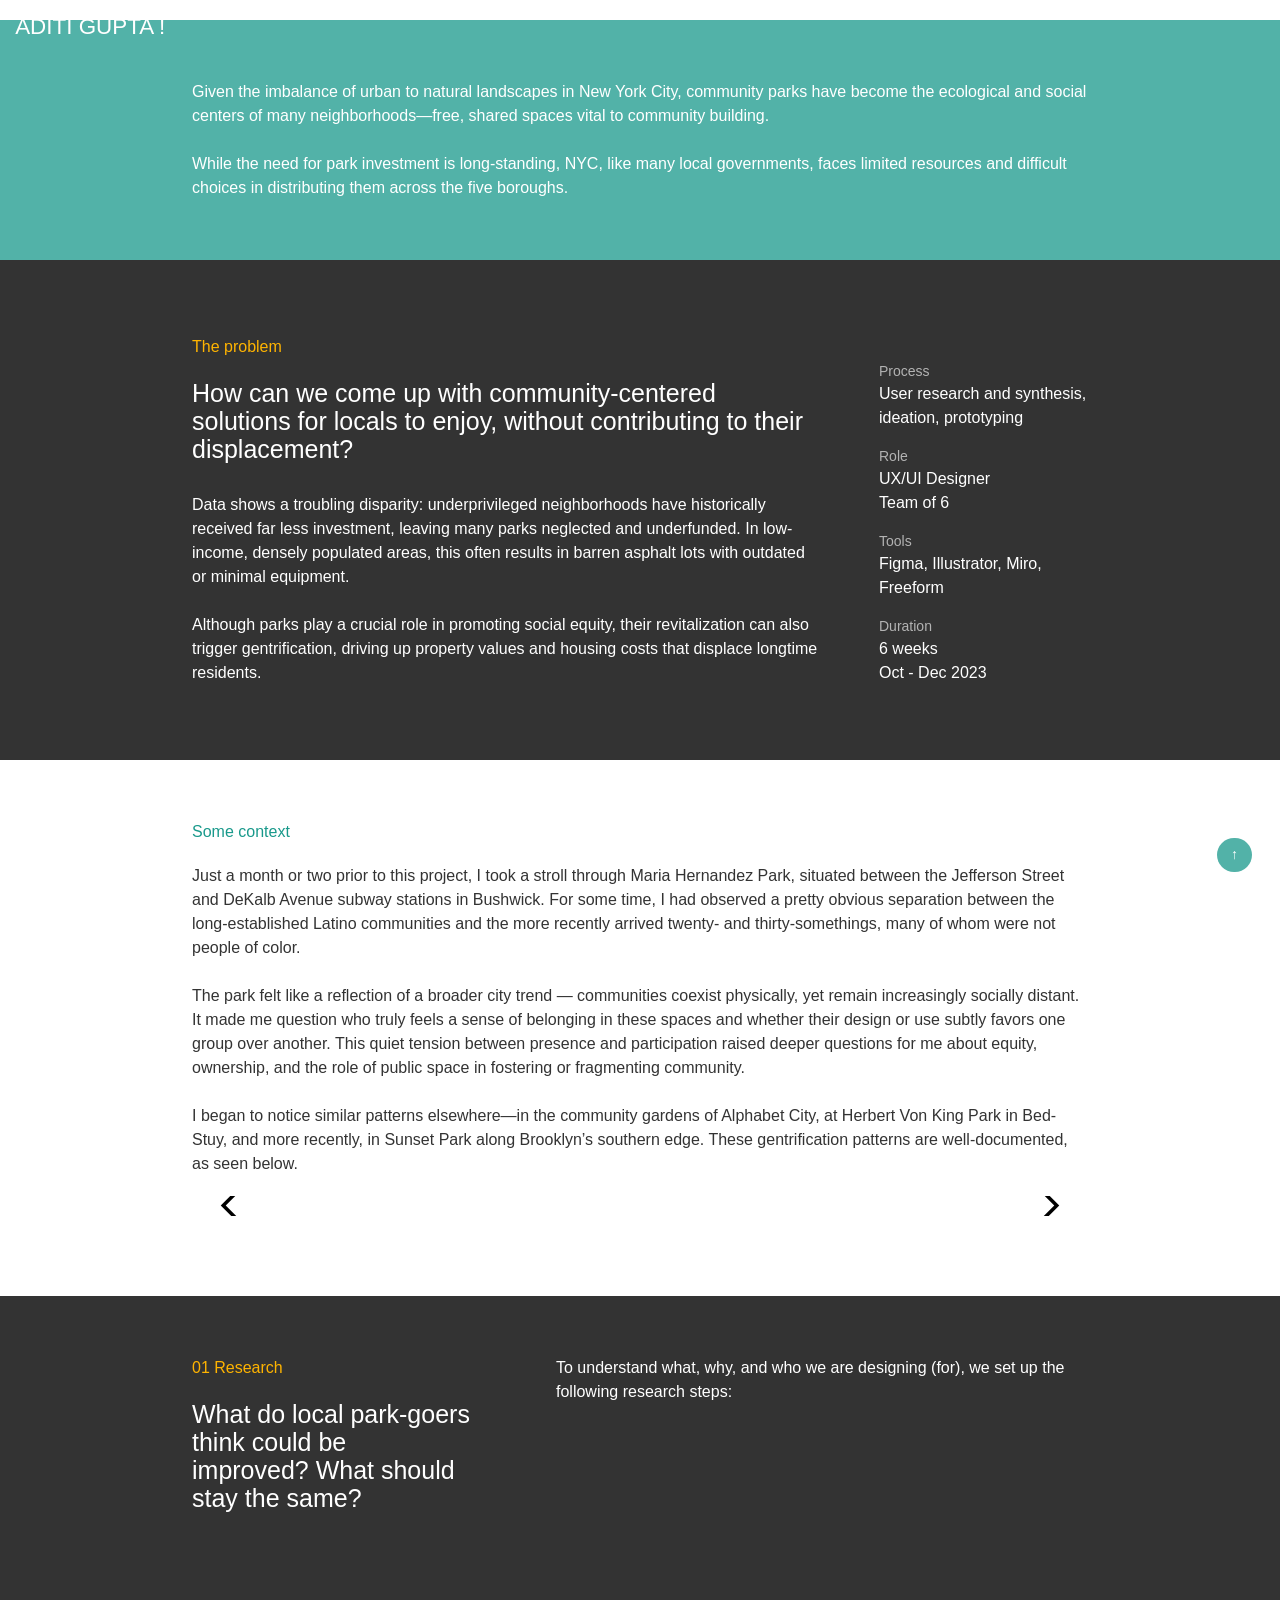
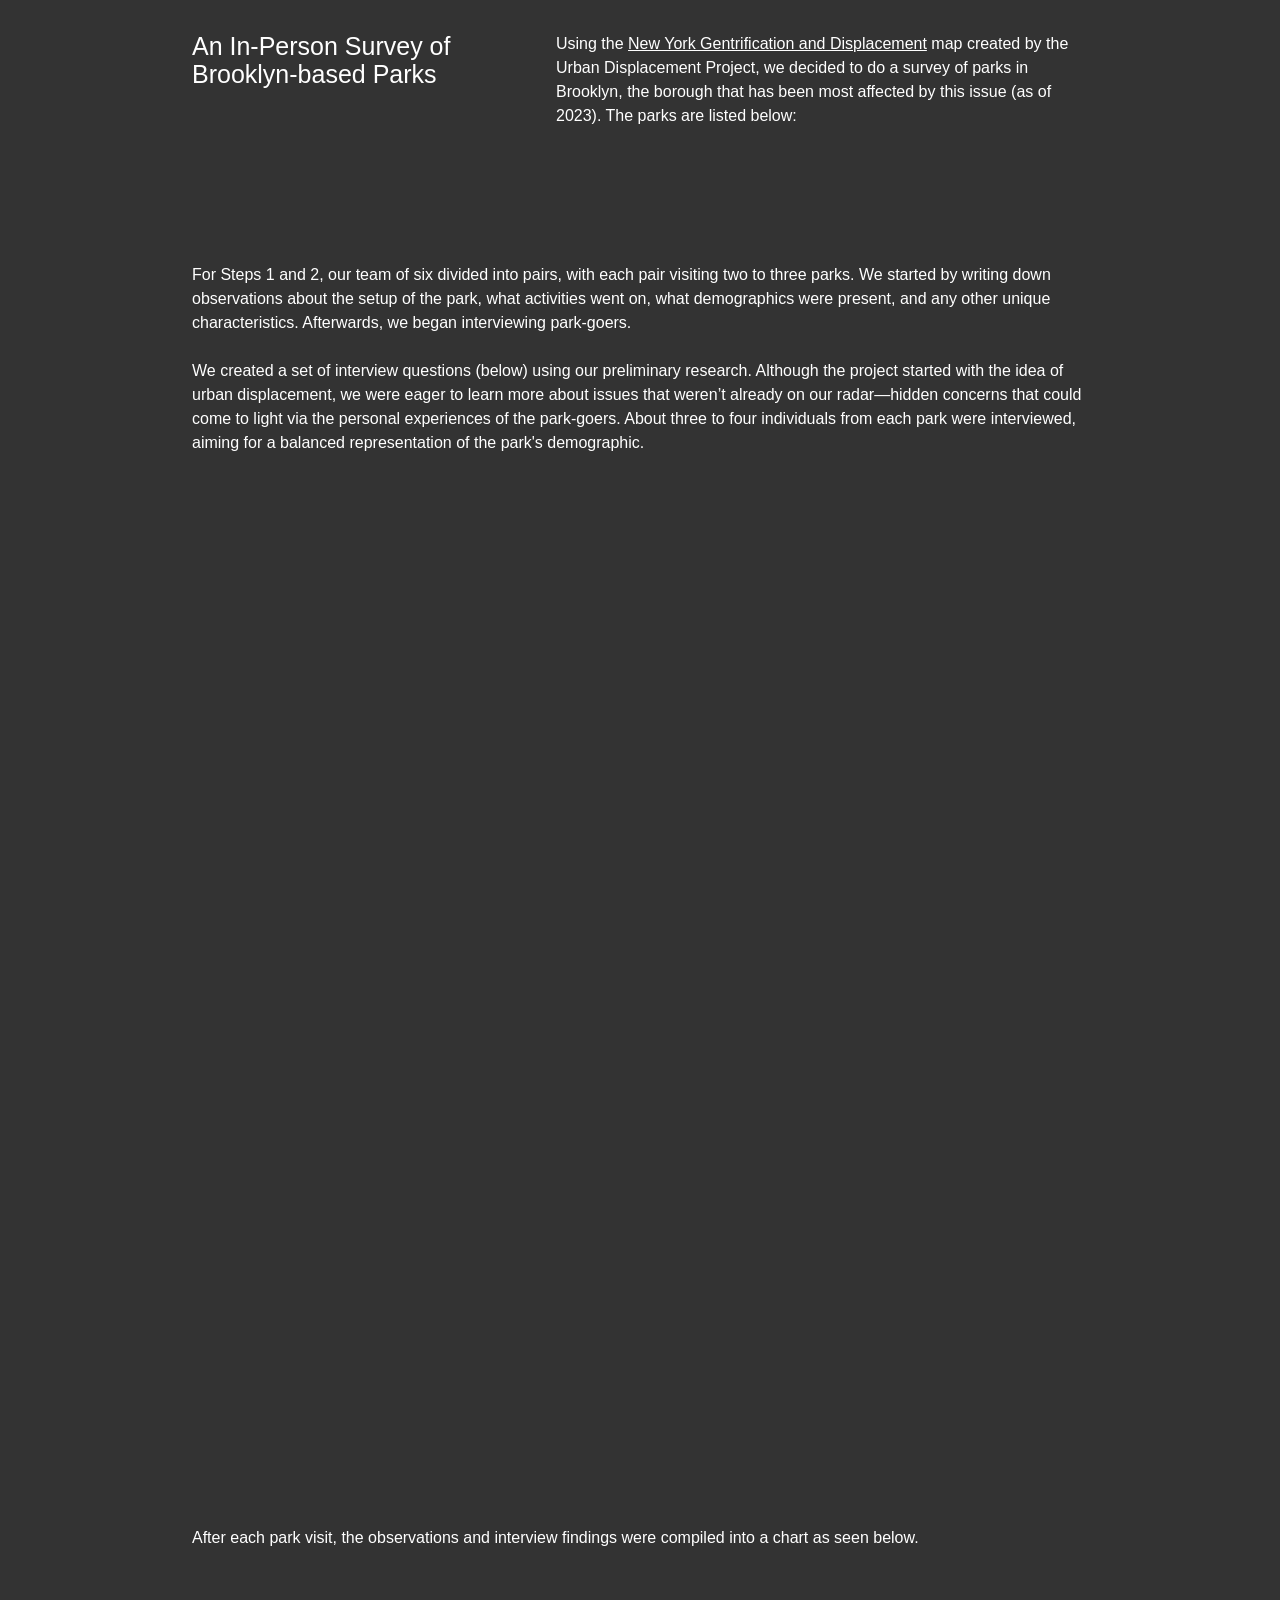
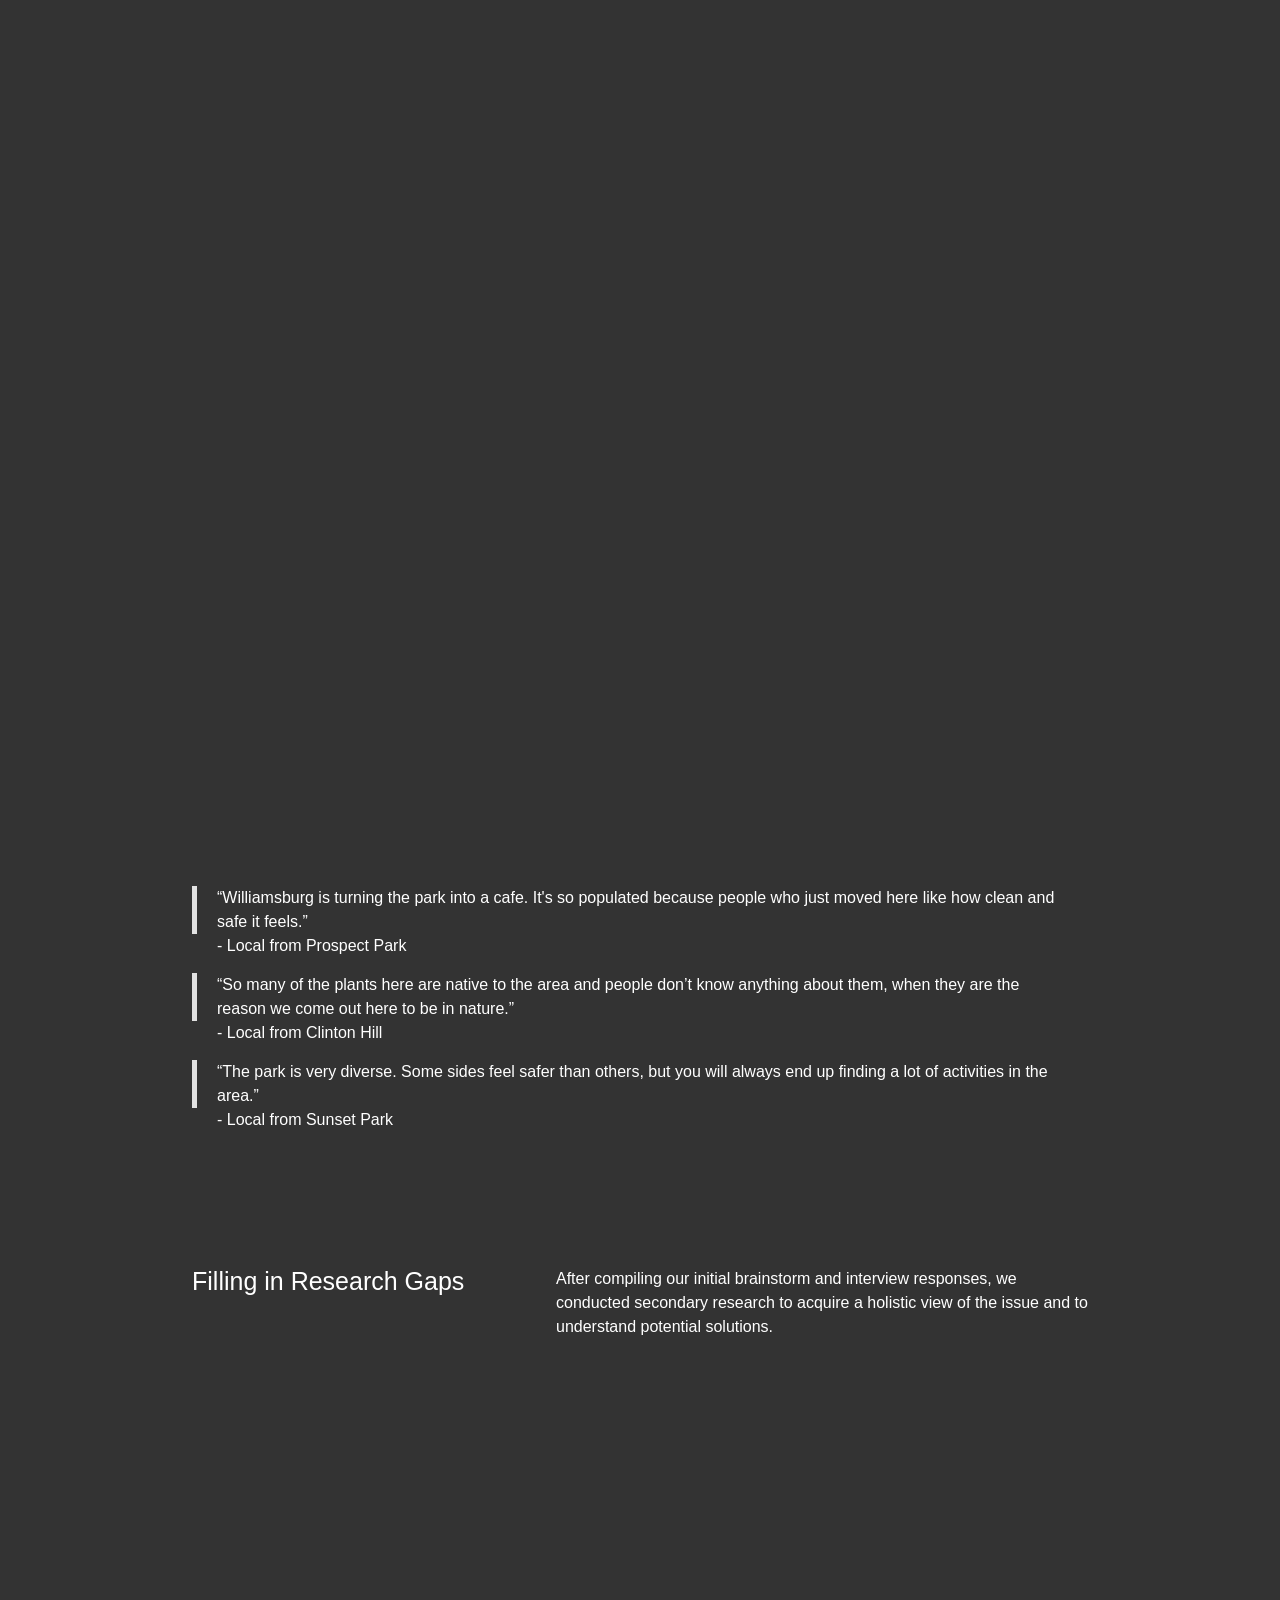
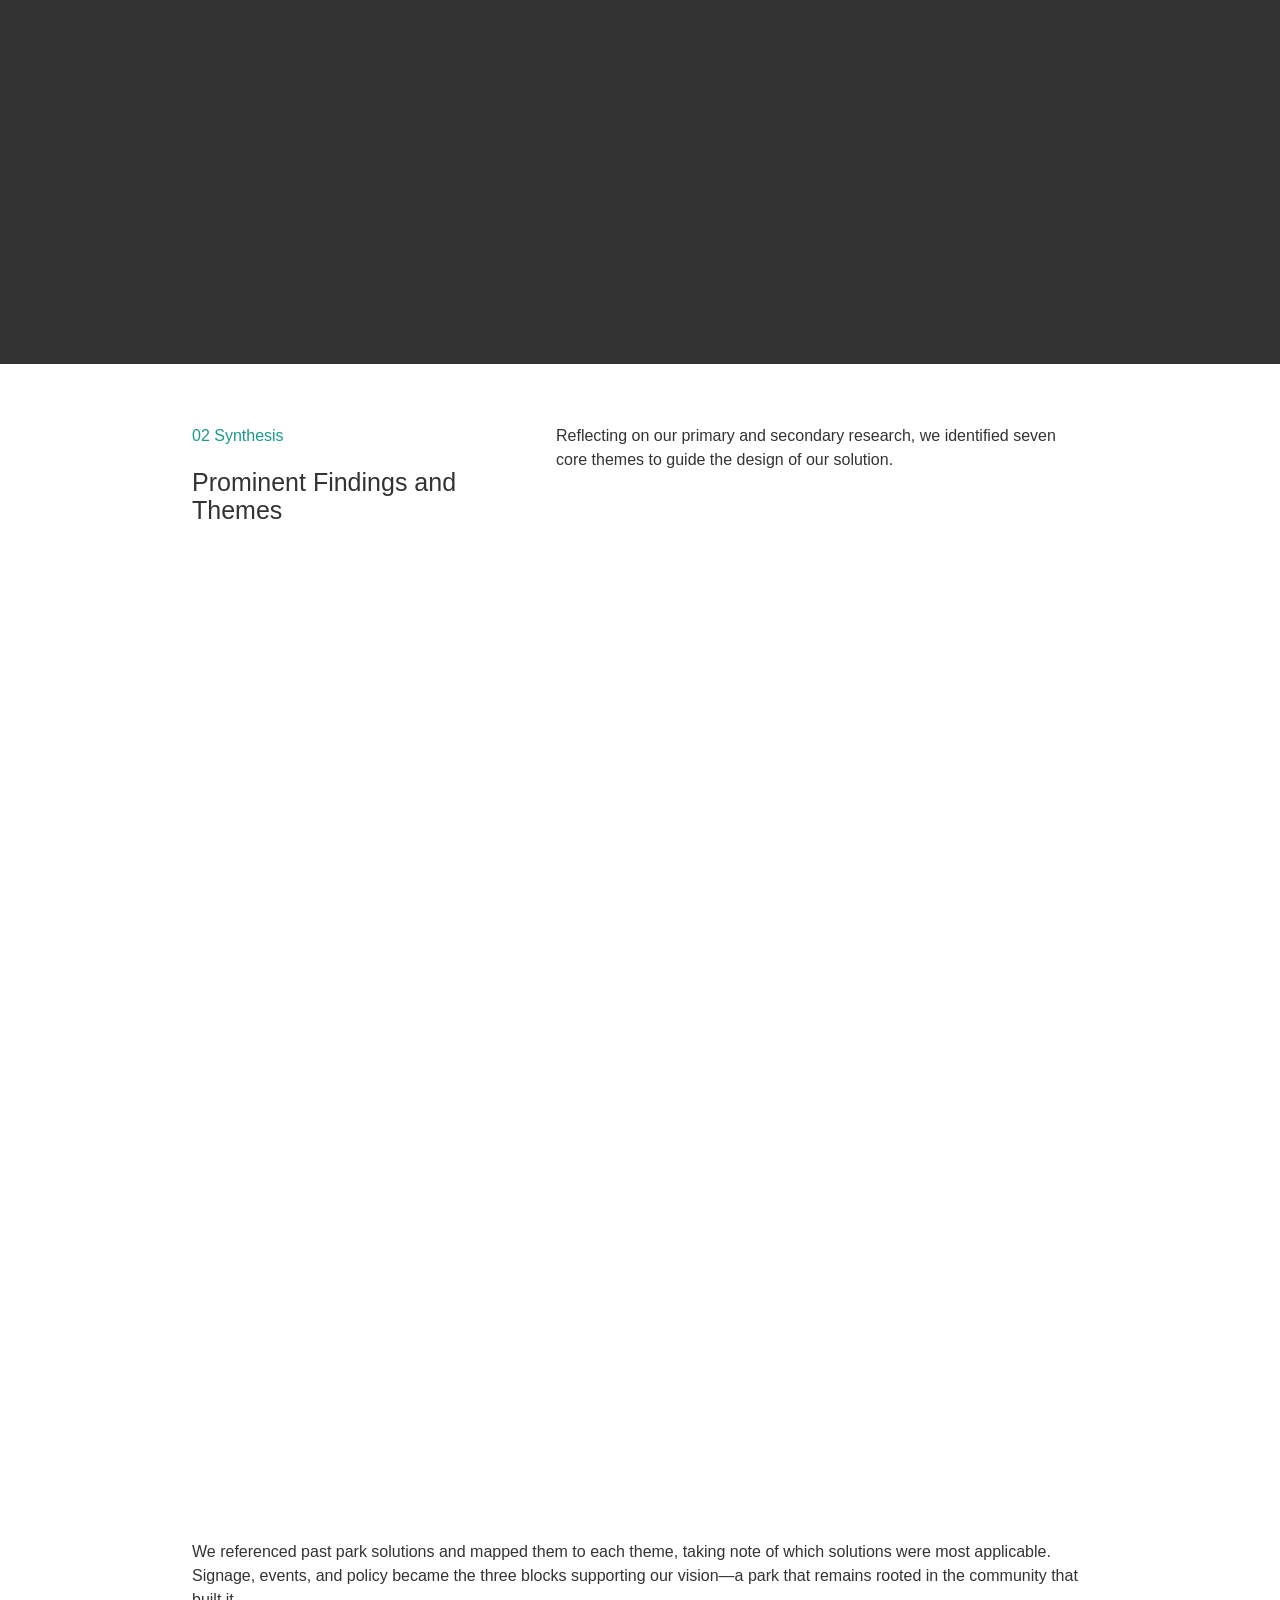
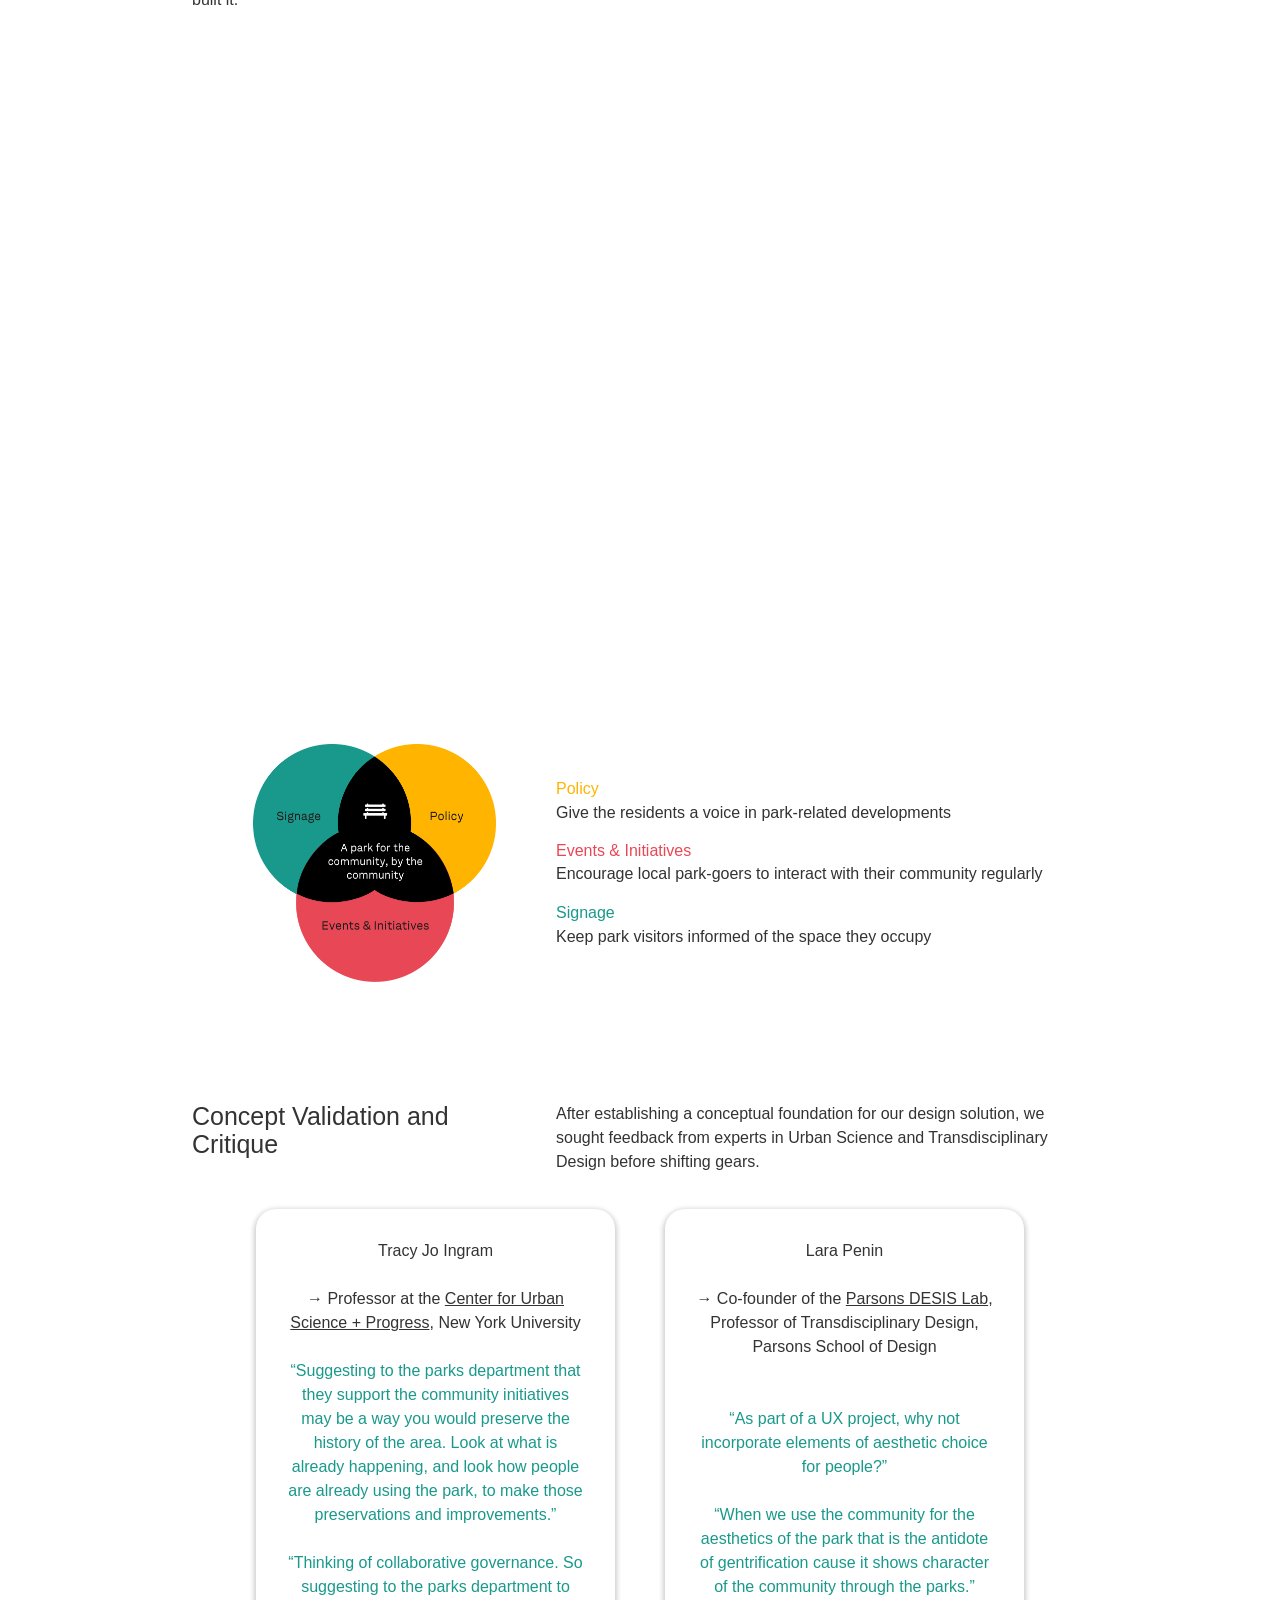
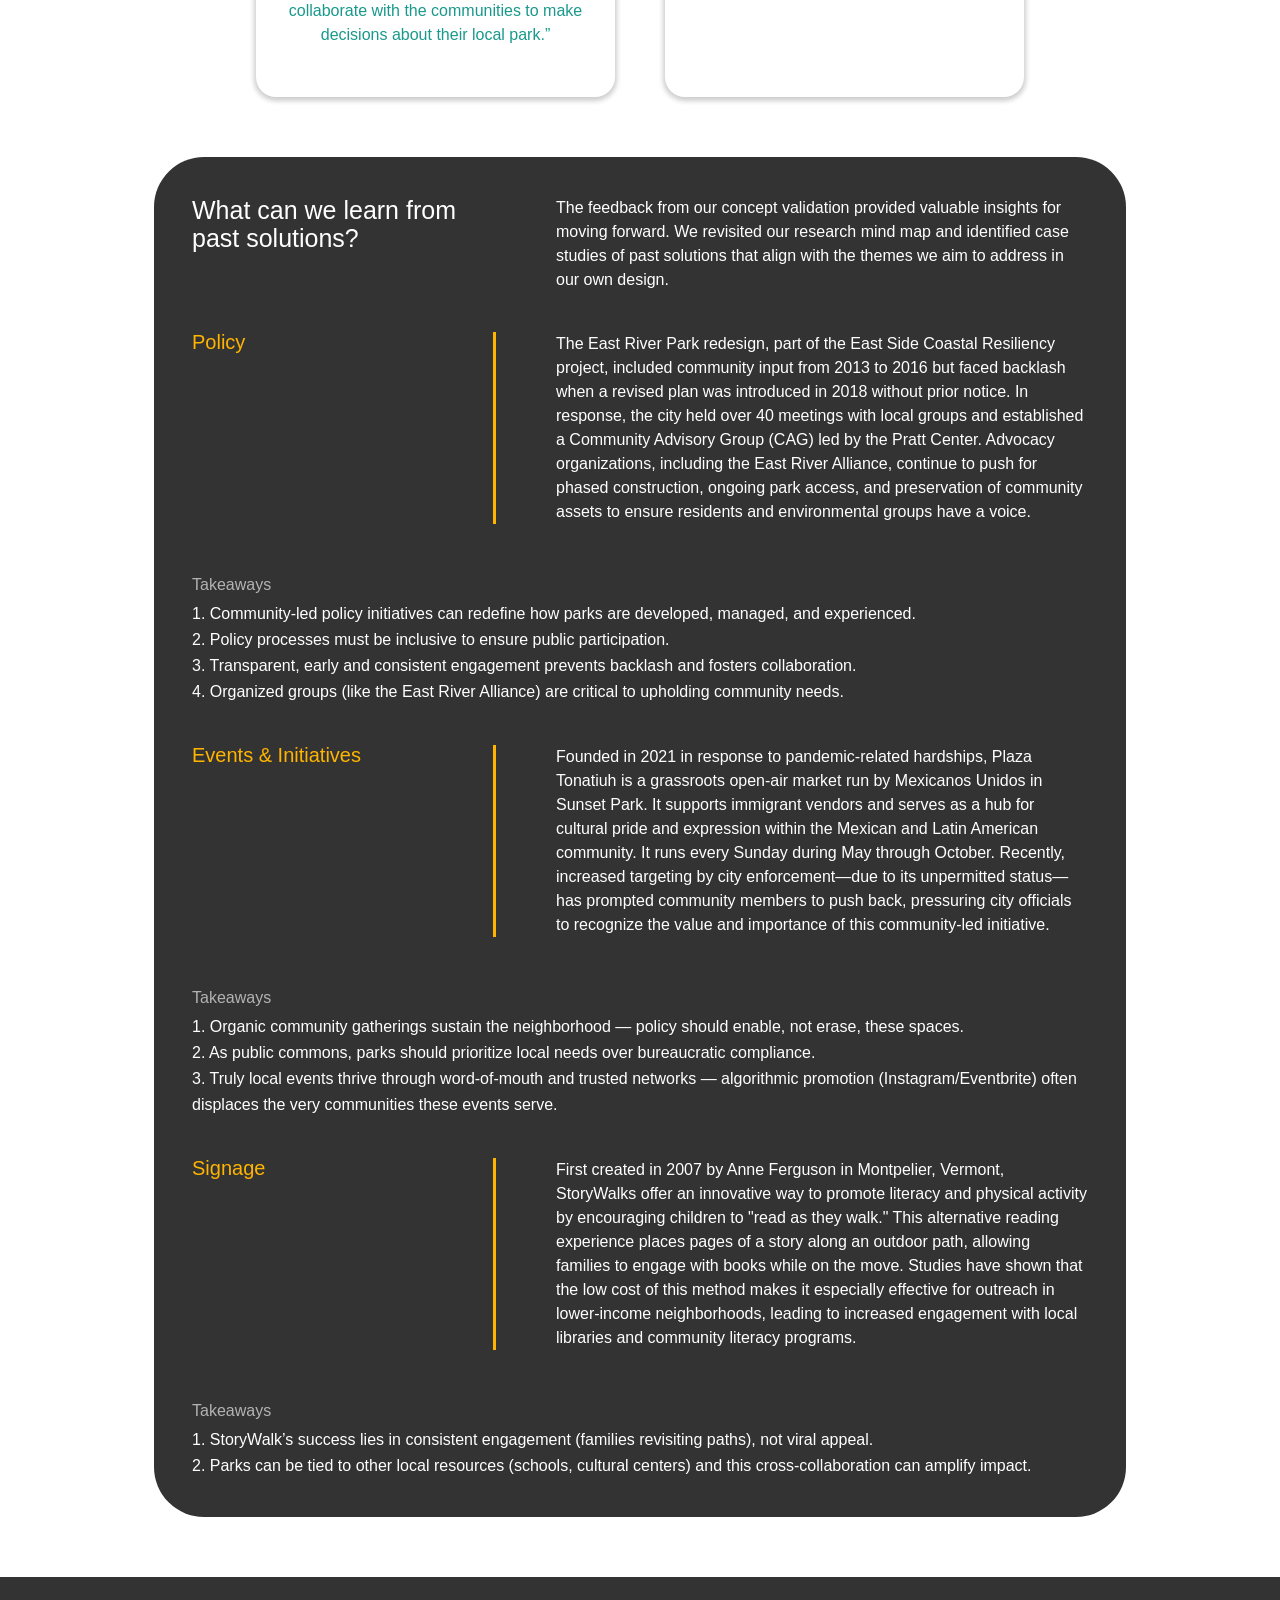
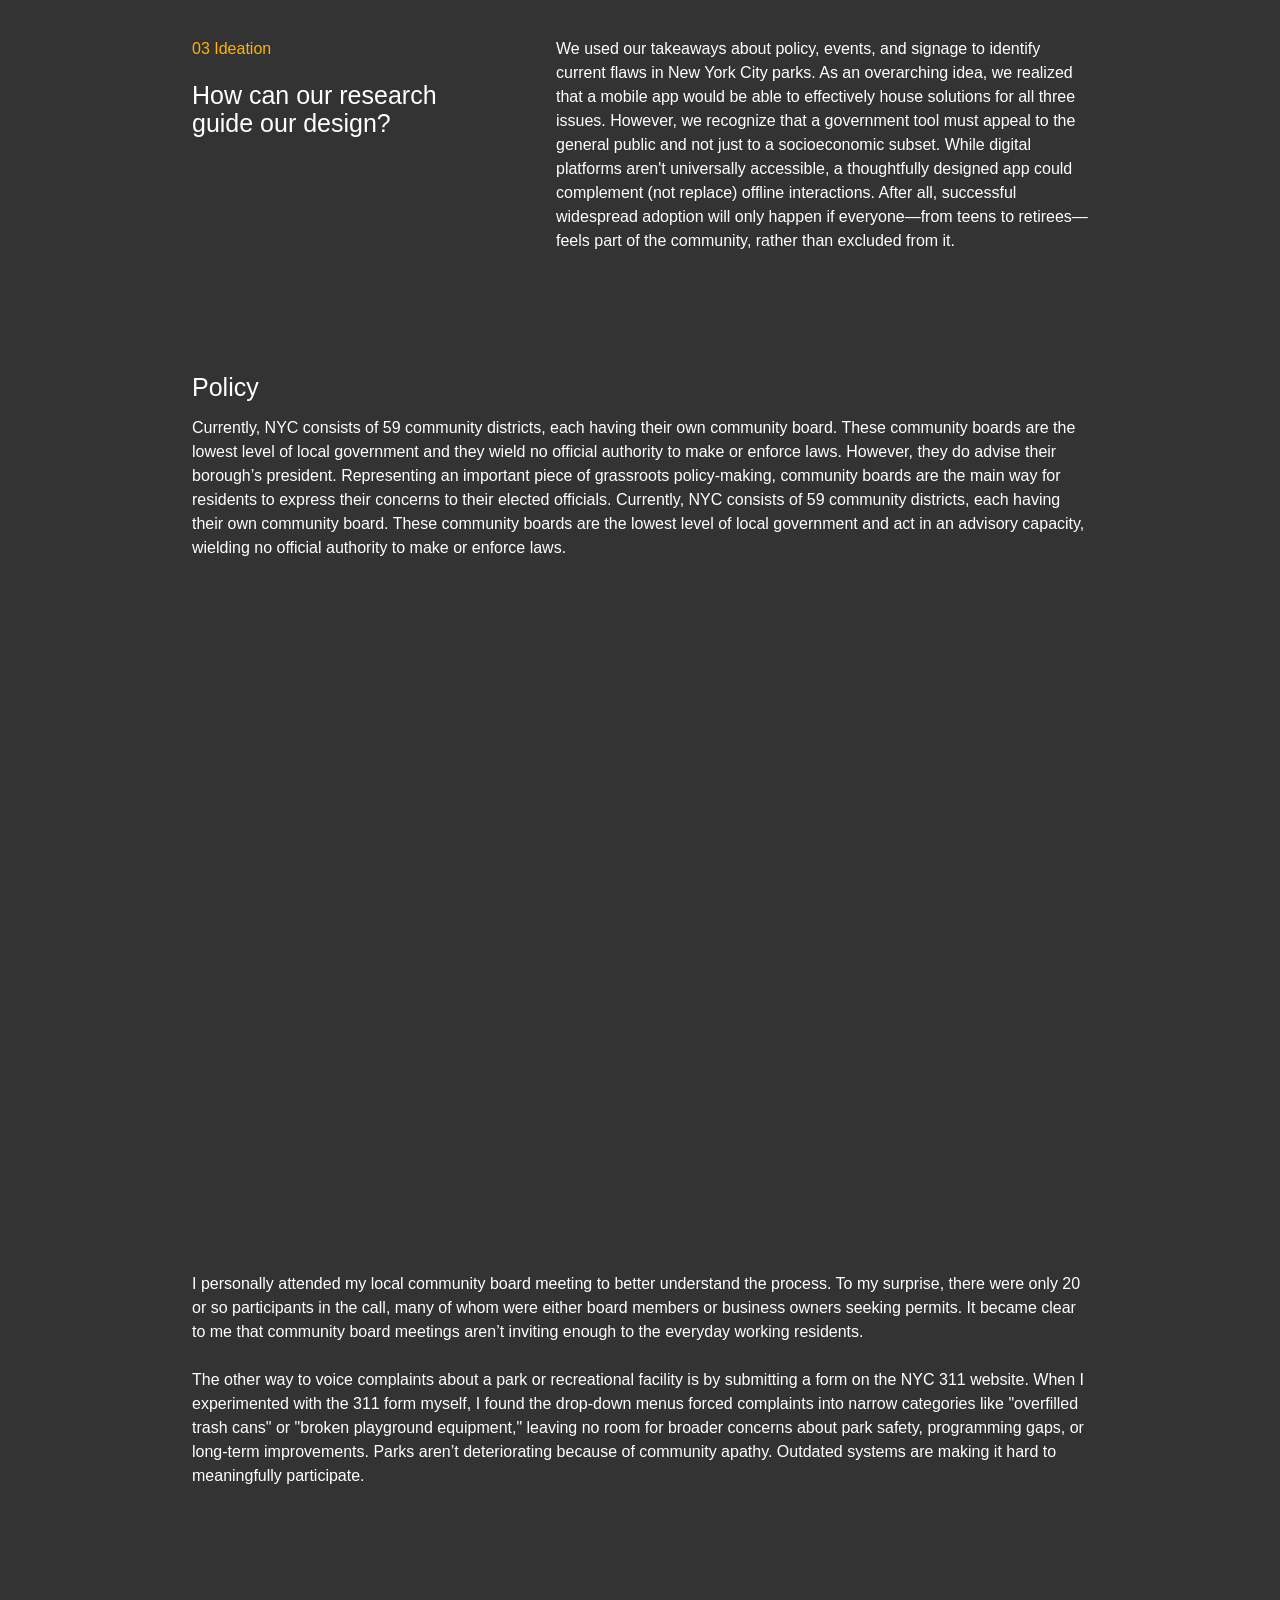
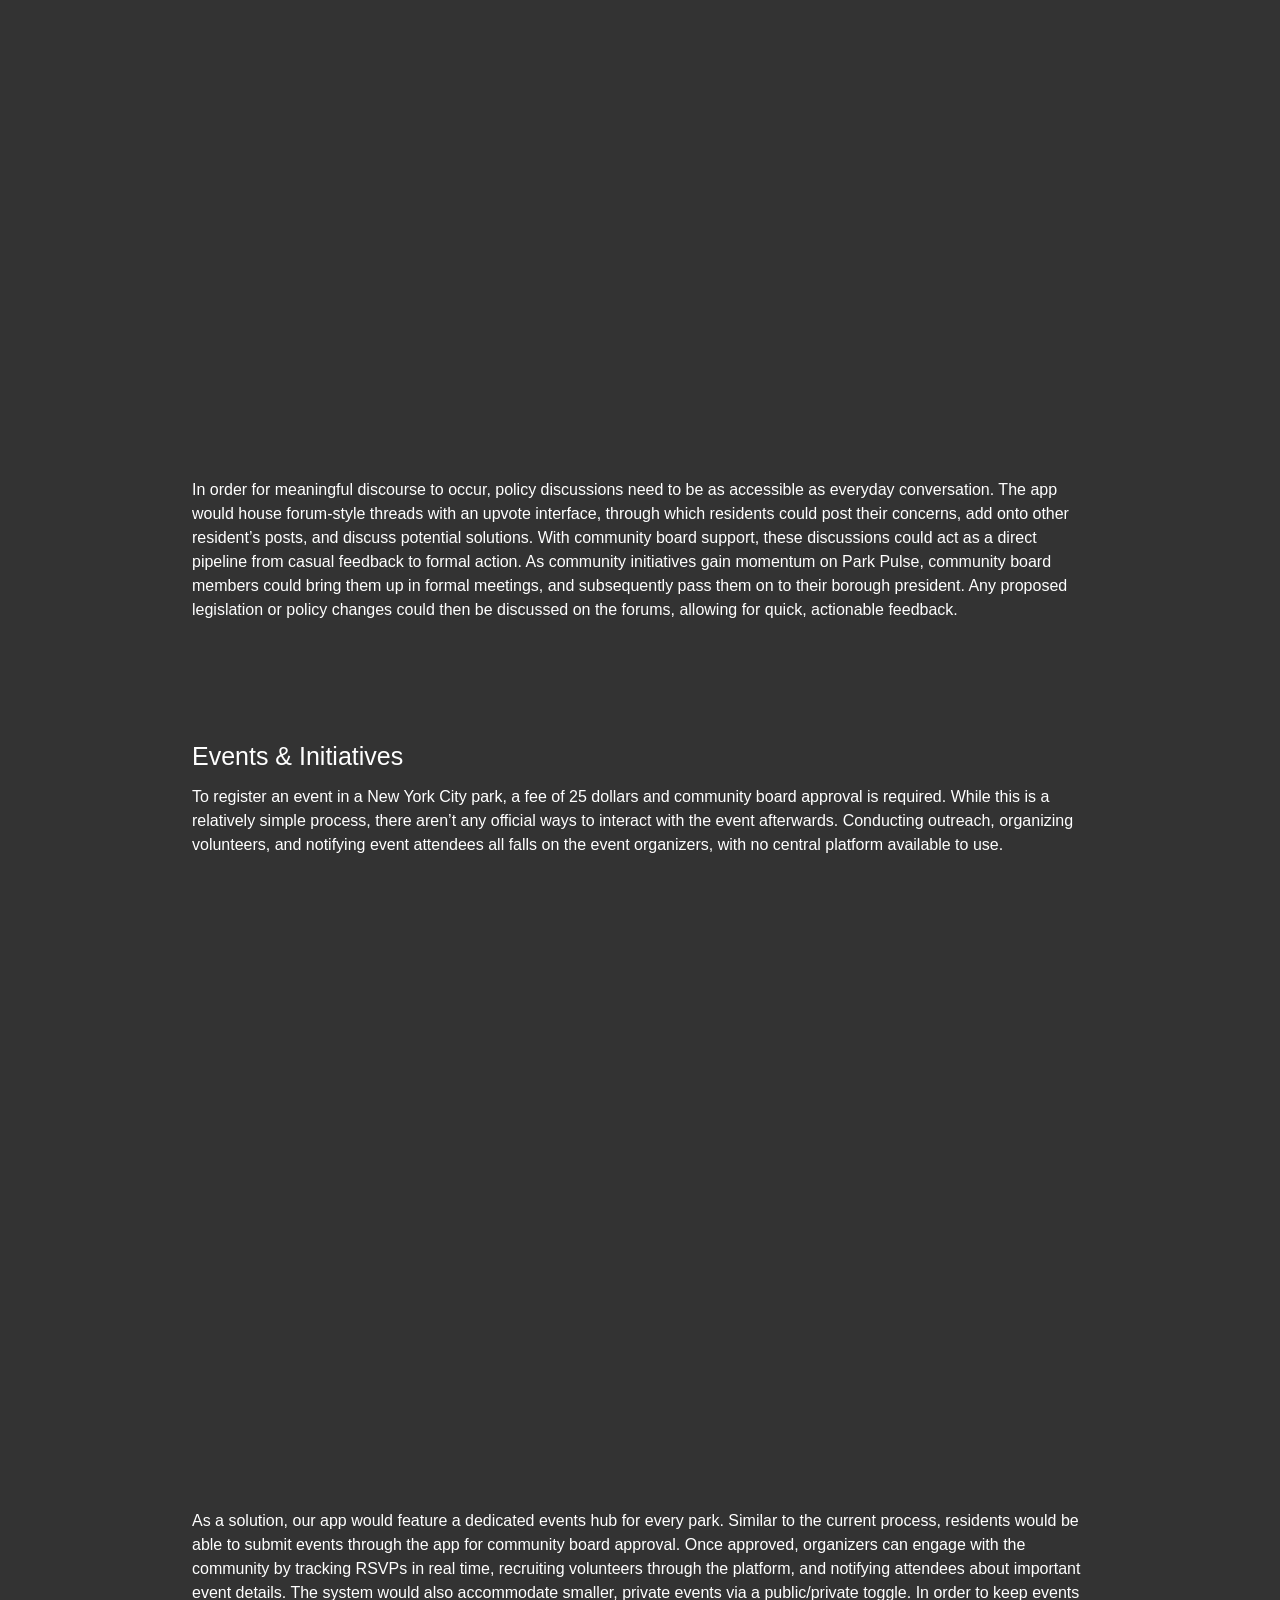
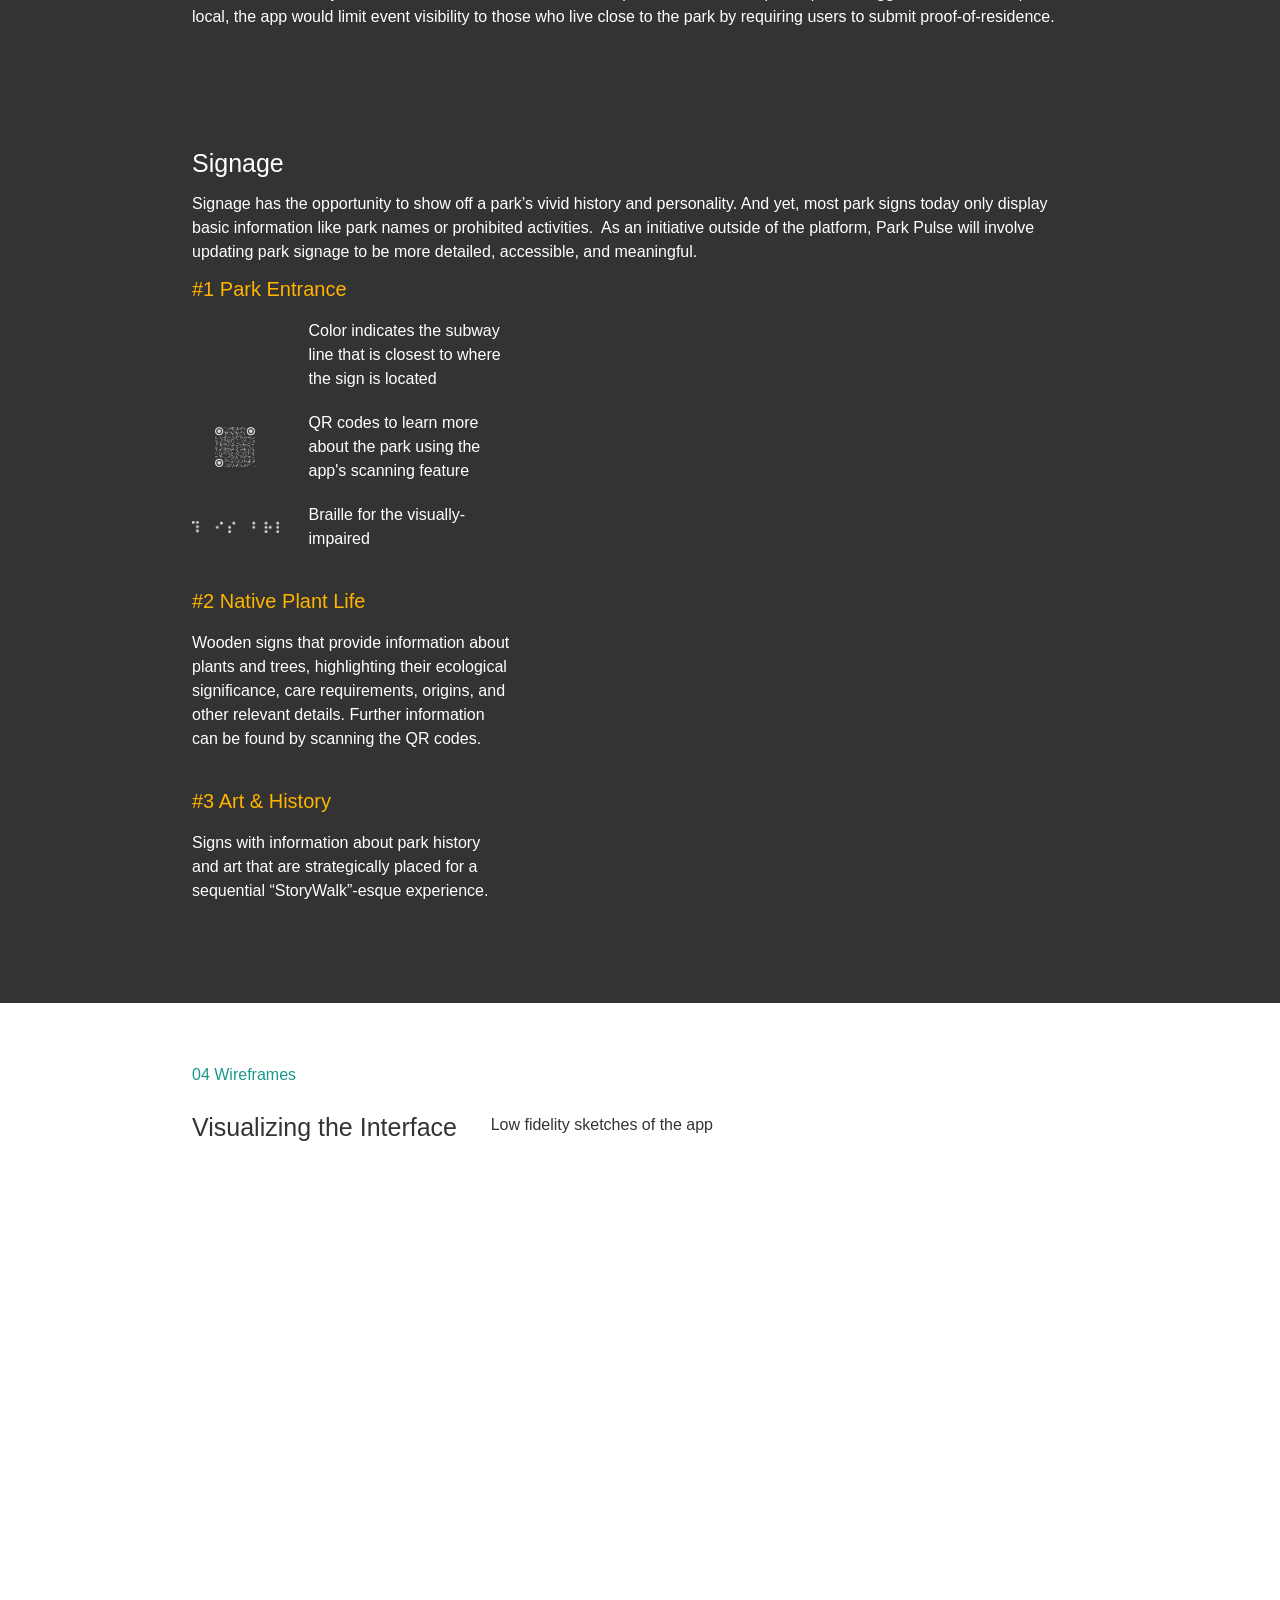
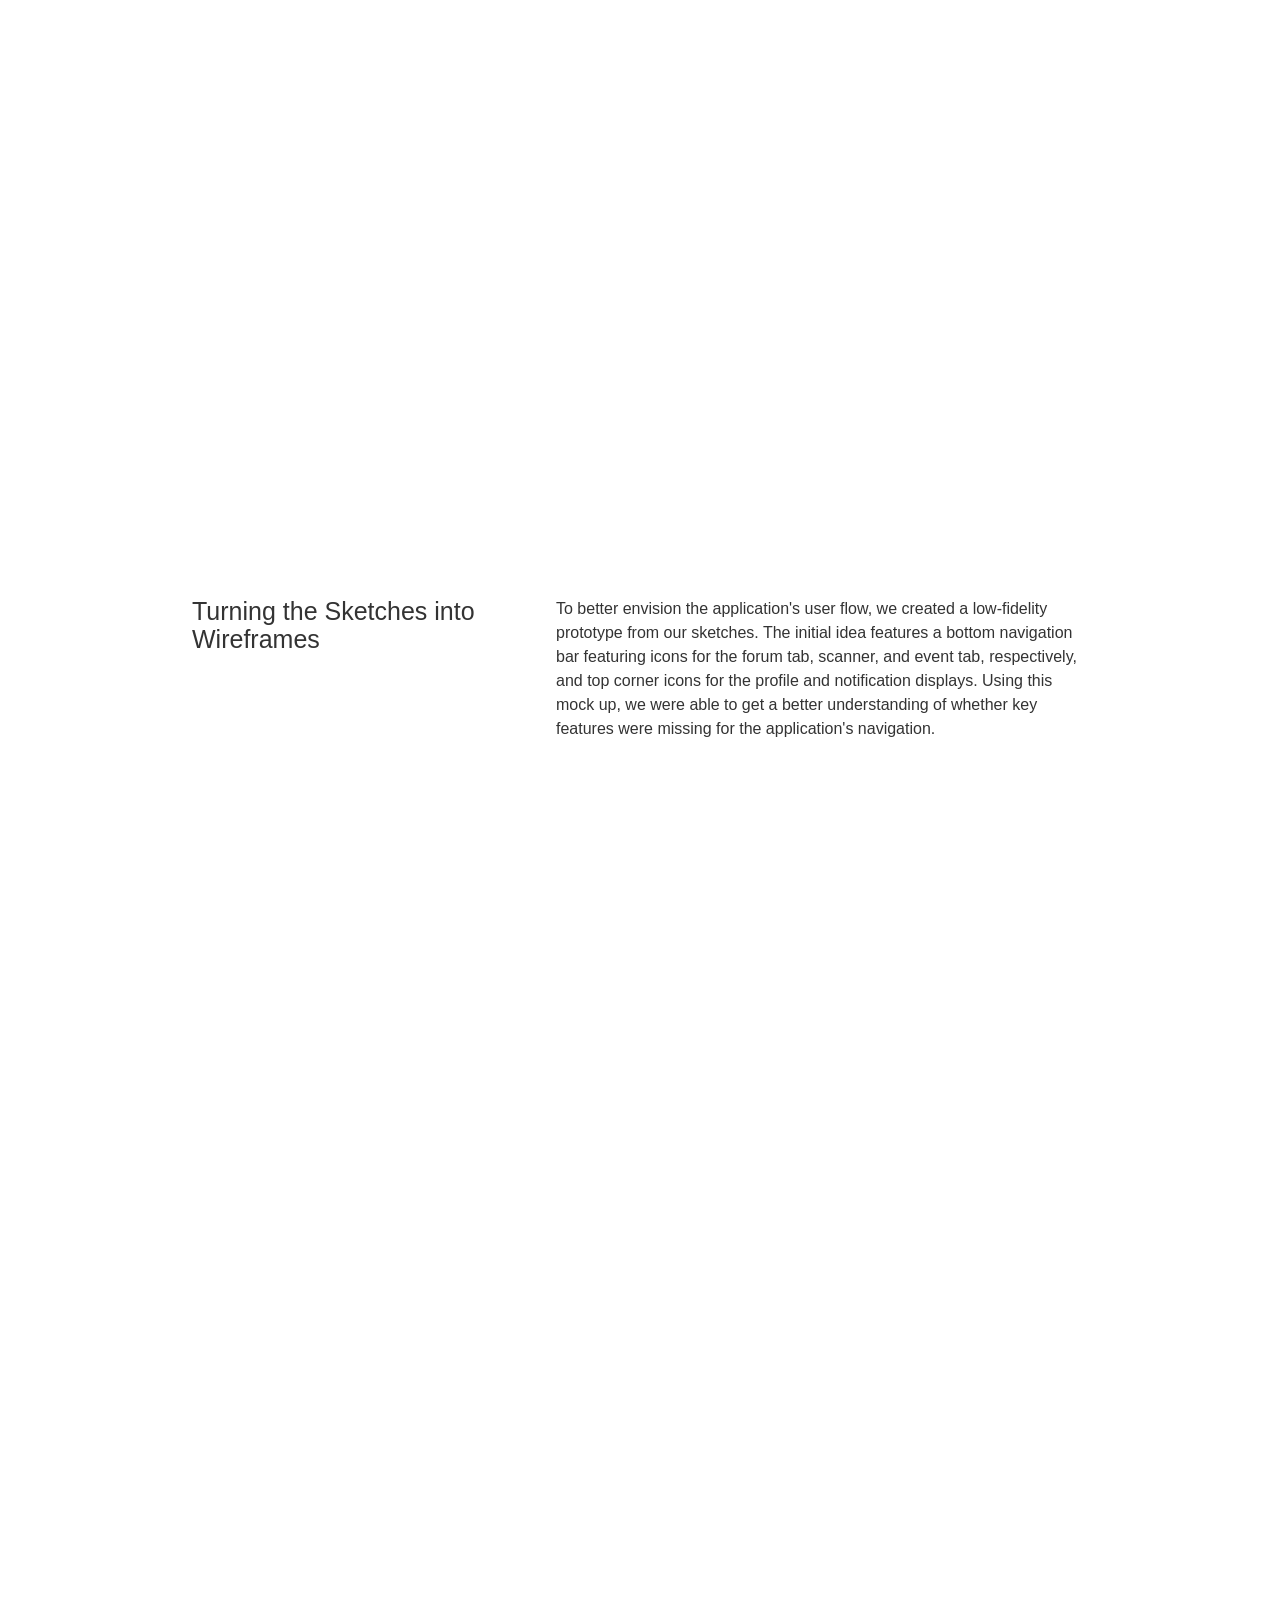
==== park-pulse.html @ cc0f3b65 "changed folder structure" ====
<!DOCTYPE html><!-- Last Published: Sat Apr 18 2026 20:35:47 GMT+0000 (Coordinated Universal Time) --><html data-wf-domain="brothgod.webflow.io" data-wf-page="6854767ea81e7a1ed637e82e" data-wf-site="68547615207784144a781b46">
<!-- Mirrored from aditigupta.io/park-pulse by HTTrack Website Copier/3.x [XR&CO'2014], Tue, 30 Jun 2026 19:15:19 GMT -->
<!-- Added by HTTrack --><meta http-equiv="content-type" content="text/html;charset=utf-8" /><!-- /Added by HTTrack -->
<head><meta charset="utf-8"/><link href="cdn.prod.website-files.com/index.html" rel="preconnect" crossorigin="anonymous"/><title>Park Pulse</title><meta content="Park Pulse" property="og:title"/><meta content="Park Pulse" name="twitter:title"/><meta content="width=device-width, initial-scale=1" name="viewport"/><link href="cdn.prod.website-files.com/68547615207784144a781b46/css/brothgod.webflow.shared.a83c99446.css" rel="stylesheet" type="text/css" integrity="sha384-qDyZRGms7D3pzx9A4K4iXfSkU7Ea4pvgkPjaEK/3L3uTtTv0LMT+ND6F8cH/znpr" crossorigin="anonymous"/><script type="text/javascript">!function(o,c){var n=c.documentElement,t=" w-mod-";n.className+=t+"js",("ontouchstart"in o||o.DocumentTouch&&c instanceof DocumentTouch)&&(n.className+=t+"touch")}(window,document);</script><link href="cdn.prod.website-files.com/68547615207784144a781b46/6881ce4276f2e8b3e326430a_favicon_Small-remove..._imresizer.jpg" rel="shortcut icon" type="image/x-icon"/><link href="cdn.prod.website-files.com/img/webclip.png" rel="apple-touch-icon"/><style>
  .w-webflow-badge {
   display: None !important;
   visibility: hidden !important;
}
  </style></head><body class="body"><div><div id="top" data-animation="default" data-collapse="none" data-duration="400" data-easing="ease" data-easing2="ease" role="banner" class="navbar w-nav"><div class="container-2 w-container"><nav role="navigation" class="nav-menu w-nav-menu"><a href="index.html" class="nav-name w-nav-link">ADITI GUPTA !</a></nav><nav role="navigation" class="nav-menu right w-nav-menu"><a href="info.html" class="nav-link w-nav-link">INFO</a><div class="text-block">  /  </div><a href="index-2.html" class="nav-link index w-nav-link">INDEX</a></nav><div class="w-nav-button"><div class="w-icon-nav-menu"></div></div></div></div><img src="cdn.prod.website-files.com/68547615207784144a781b46/68703015c49991195df2d6ff_26de56c5f350065e23eb0d54ef9e4076_MainHeader.png" loading="lazy" sizes="100vw" srcset="https://cdn.prod.website-files.com/68547615207784144a781b46/68703015c49991195df2d6ff_26de56c5f350065e23eb0d54ef9e4076_MainHeader-p-500.png 500w, https://cdn.prod.website-files.com/68547615207784144a781b46/68703015c49991195df2d6ff_26de56c5f350065e23eb0d54ef9e4076_MainHeader-p-800.png 800w, https://cdn.prod.website-files.com/68547615207784144a781b46/68703015c49991195df2d6ff_26de56c5f350065e23eb0d54ef9e4076_MainHeader-p-1080.png 1080w, https://cdn.prod.website-files.com/68547615207784144a781b46/68703015c49991195df2d6ff_26de56c5f350065e23eb0d54ef9e4076_MainHeader-p-1600.png 1600w, https://cdn.prod.website-files.com/68547615207784144a781b46/68703015c49991195df2d6ff_26de56c5f350065e23eb0d54ef9e4076_MainHeader-p-2000.png 2000w, https://cdn.prod.website-files.com/68547615207784144a781b46/68703015c49991195df2d6ff_26de56c5f350065e23eb0d54ef9e4076_MainHeader-p-2600.png 2600w, https://cdn.prod.website-files.com/68547615207784144a781b46/68703015c49991195df2d6ff_26de56c5f350065e23eb0d54ef9e4076_MainHeader-p-3200.png 3200w, https://cdn.prod.website-files.com/68547615207784144a781b46/68703015c49991195df2d6ff_26de56c5f350065e23eb0d54ef9e4076_MainHeader.png 3840w" alt="" class="main-desktop"/><img src="cdn.prod.website-files.com/68547615207784144a781b46/6894f208c5c86cbd840abe71_tabletcover.png" loading="lazy" sizes="100vw" srcset="https://cdn.prod.website-files.com/68547615207784144a781b46/6894f208c5c86cbd840abe71_tabletcover-p-500.png 500w, https://cdn.prod.website-files.com/68547615207784144a781b46/6894f208c5c86cbd840abe71_tabletcover-p-800.png 800w, https://cdn.prod.website-files.com/68547615207784144a781b46/6894f208c5c86cbd840abe71_tabletcover-p-1080.png 1080w, https://cdn.prod.website-files.com/68547615207784144a781b46/6894f208c5c86cbd840abe71_tabletcover-p-1600.png 1600w, https://cdn.prod.website-files.com/68547615207784144a781b46/6894f208c5c86cbd840abe71_tabletcover-p-2000.png 2000w, https://cdn.prod.website-files.com/68547615207784144a781b46/6894f208c5c86cbd840abe71_tabletcover-p-2600.png 2600w, https://cdn.prod.website-files.com/68547615207784144a781b46/6894f208c5c86cbd840abe71_tabletcover-p-3200.png 3200w, https://cdn.prod.website-files.com/68547615207784144a781b46/6894f208c5c86cbd840abe71_tabletcover.png 4096w" alt="" class="main-tablet"/><img src="cdn.prod.website-files.com/68547615207784144a781b46/6894f277bec65ccd36ae9e74_1f9ba715a65bcb5d164c2c727557d470_phonecover.png" loading="lazy" sizes="100vw" srcset="https://cdn.prod.website-files.com/68547615207784144a781b46/6894f277bec65ccd36ae9e74_1f9ba715a65bcb5d164c2c727557d470_phonecover-p-500.png 500w, https://cdn.prod.website-files.com/68547615207784144a781b46/6894f277bec65ccd36ae9e74_1f9ba715a65bcb5d164c2c727557d470_phonecover-p-800.png 800w, https://cdn.prod.website-files.com/68547615207784144a781b46/6894f277bec65ccd36ae9e74_1f9ba715a65bcb5d164c2c727557d470_phonecover-p-1080.png 1080w, https://cdn.prod.website-files.com/68547615207784144a781b46/6894f277bec65ccd36ae9e74_1f9ba715a65bcb5d164c2c727557d470_phonecover-p-1600.png 1600w, https://cdn.prod.website-files.com/68547615207784144a781b46/6894f277bec65ccd36ae9e74_1f9ba715a65bcb5d164c2c727557d470_phonecover.png 1769w" alt="" class="main-mobile"/></div><section class="blue-section"><div class="w-layout-blockcontainer container w-container"><div class="bodycopy-white">Given the imbalance of urban to natural landscapes in New York City, community parks have become the ecological and social centers of many neighborhoods—free, shared spaces vital to community building. <br/><br/>While the need for park investment is long-standing, NYC, like many local governments, faces limited resources and difficult choices in distributing them across the five boroughs.</div></div></section><a href="#top" class="link">↑</a><section class="dark-section"><div class="w-layout-blockcontainer container w-container"><div id="w-node-c78db7d8-fbbe-5f86-bbc3-9beec057d142-d637e82e" class="w-layout-layout quick-stack wf-layout-layout"><div class="w-layout-cell cell"><div class="bodycopy-accent-yellow">The problem</div><div class="bodycopy-large-white padding-bottom-30">How can we come up with community-centered solutions for locals to enjoy, without contributing to their displacement?</div><div class="bodycopy-white quickstack-description">Data shows a troubling disparity: underprivileged neighborhoods have historically received far less investment, leaving many parks neglected and underfunded. In low-income, densely populated areas, this often results in barren asphalt lots with outdated or minimal equipment. <br/><br/>Although parks play a crucial role in promoting social equity, their revitalization can also trigger gentrification, driving up property values and housing costs that displace longtime residents. </div></div><div class="w-layout-cell cell-2"><div class="bodycopy-accent-gray">Process</div><div class="bodycopy-white padding-bottom-15">User research and synthesis, ideation, prototyping</div><div class="bodycopy-accent-gray">Role</div><div class="bodycopy-white padding-bottom-15">UX/UI Designer<br/>Team of 6</div><div class="bodycopy-accent-gray">Tools</div><div class="bodycopy-white padding-bottom-15">Figma, Illustrator, Miro, Freeform</div><div class="bodycopy-accent-gray">Duration</div><div class="bodycopy-white padding-bottom-15">6 weeks<br/>Oct - Dec 2023</div></div></div></div></section><section><div class="w-layout-blockcontainer container w-container"><div class="bodycopy-accent-blue">Some context</div><div class="bodycopy-black">Just a month or two prior to this project, I took a stroll through Maria Hernandez Park, situated between the Jefferson Street and DeKalb Avenue subway stations in Bushwick. For some time, I had observed a pretty obvious separation between the long-established Latino communities and the more recently arrived twenty- and thirty-somethings, many of whom were not people of color. <br/>‍<br/>The park felt like a reflection of a broader city trend — communities coexist physically, yet remain increasingly socially distant. It made me question who truly feels a sense of belonging in these spaces and whether their design or use subtly favors one group over another. This quiet tension between presence and participation raised deeper questions for me about equity, ownership, and the role of public space in fostering or fragmenting community. <br/><br/>I began to notice similar patterns elsewhere—in the community gardens of Alphabet City, at Herbert Von King Park in Bed-Stuy, and more recently, in Sunset Park along Brooklyn’s southern edge. These gentrification patterns are well-documented, as seen below.</div><div data-delay="4000" data-animation="slide" class="slider w-slider" data-autoplay="true" data-easing="ease" data-hide-arrows="false" data-disable-swipe="false" data-autoplay-limit="0" data-nav-spacing="3" data-duration="500" data-infinite="true"><div class="mask w-slider-mask"><div class="w-slide"><a href="#" class="lightbox-link-3 w-inline-block w-lightbox"><img src="cdn.prod.website-files.com/68547615207784144a781b46/68547ab8f490ef3c8d1f881a_bushwick-graph.png" loading="lazy" width="Auto" sizes="100vw" alt="" srcset="https://cdn.prod.website-files.com/68547615207784144a781b46/68547ab8f490ef3c8d1f881a_bushwick-graph-p-500.png 500w, https://cdn.prod.website-files.com/68547615207784144a781b46/68547ab8f490ef3c8d1f881a_bushwick-graph-p-800.png 800w, https://cdn.prod.website-files.com/68547615207784144a781b46/68547ab8f490ef3c8d1f881a_bushwick-graph-p-1080.png 1080w, https://cdn.prod.website-files.com/68547615207784144a781b46/68547ab8f490ef3c8d1f881a_bushwick-graph-p-1600.png 1600w, https://cdn.prod.website-files.com/68547615207784144a781b46/68547ab8f490ef3c8d1f881a_bushwick-graph.png 1700w" class="image-33"/><script type="application/json" class="w-json">{
  "items": [
    {
      "_id": "68547ab8f490ef3c8d1f881a",
      "origFileName": "bushwick-graph.png",
      "fileName": "bushwick-graph.png",
      "fileSize": 109114,
      "height": 922,
      "url": "https://cdn.prod.website-files.com/68547615207784144a781b46/68547ab8f490ef3c8d1f881a_bushwick-graph.png",
      "width": 1700,
      "type": "image"
    }
  ],
  "group": "Graphs"
}</script></a></div><div class="w-slide"><a href="#" class="lightbox-link-2 w-inline-block w-lightbox"><img src="cdn.prod.website-files.com/68547615207784144a781b46/68547ab71f70afc1377abd65_subset-park%3dgraph.png" loading="lazy" sizes="100vw" srcset="https://cdn.prod.website-files.com/68547615207784144a781b46/68547ab71f70afc1377abd65_subset-park%3Dgraph-p-500.png 500w, https://cdn.prod.website-files.com/68547615207784144a781b46/68547ab71f70afc1377abd65_subset-park%3Dgraph-p-800.png 800w, https://cdn.prod.website-files.com/68547615207784144a781b46/68547ab71f70afc1377abd65_subset-park%3Dgraph-p-1080.png 1080w, https://cdn.prod.website-files.com/68547615207784144a781b46/68547ab71f70afc1377abd65_subset-park%3Dgraph-p-1600.png 1600w, https://cdn.prod.website-files.com/68547615207784144a781b46/68547ab71f70afc1377abd65_subset-park%3Dgraph.png 1700w" alt="" class="image-34"/><script type="application/json" class="w-json">{
  "items": [
    {
      "_id": "68547ab71f70afc1377abd65",
      "origFileName": "subset-park=graph.png",
      "fileName": "subset-park=graph.png",
      "fileSize": 108750,
      "height": 922,
      "url": "https://cdn.prod.website-files.com/68547615207784144a781b46/68547ab71f70afc1377abd65_subset-park%3Dgraph.png",
      "width": 1700,
      "type": "image"
    }
  ],
  "group": "Graphs"
}</script></a></div><div class="w-slide"><a href="#" class="lightbox-link w-inline-block w-lightbox"><img src="cdn.prod.website-files.com/68547615207784144a781b46/68547ab760ae7b3f1c13b986_bedstuy-graph.png" loading="lazy" sizes="100vw" srcset="https://cdn.prod.website-files.com/68547615207784144a781b46/68547ab760ae7b3f1c13b986_bedstuy-graph-p-500.png 500w, https://cdn.prod.website-files.com/68547615207784144a781b46/68547ab760ae7b3f1c13b986_bedstuy-graph-p-800.png 800w, https://cdn.prod.website-files.com/68547615207784144a781b46/68547ab760ae7b3f1c13b986_bedstuy-graph-p-1080.png 1080w, https://cdn.prod.website-files.com/68547615207784144a781b46/68547ab760ae7b3f1c13b986_bedstuy-graph-p-1600.png 1600w, https://cdn.prod.website-files.com/68547615207784144a781b46/68547ab760ae7b3f1c13b986_bedstuy-graph.png 1700w" alt="" class="image-35"/><script type="application/json" class="w-json">{
  "items": [
    {
      "_id": "68547ab760ae7b3f1c13b986",
      "origFileName": "bedstuy-graph.png",
      "fileName": "bedstuy-graph.png",
      "fileSize": 110462,
      "height": 922,
      "url": "https://cdn.prod.website-files.com/68547615207784144a781b46/68547ab760ae7b3f1c13b986_bedstuy-graph.png",
      "width": 1700,
      "type": "image"
    }
  ],
  "group": "Graphs"
}</script></a></div><div class="w-slide"><a href="#" class="lightbox-link w-inline-block w-lightbox"><img src="cdn.prod.website-files.com/68547615207784144a781b46/68547ab72d01436a8581af05_les-chinatown-graph.png" loading="lazy" sizes="100vw" srcset="https://cdn.prod.website-files.com/68547615207784144a781b46/68547ab72d01436a8581af05_les-chinatown-graph-p-500.png 500w, https://cdn.prod.website-files.com/68547615207784144a781b46/68547ab72d01436a8581af05_les-chinatown-graph-p-800.png 800w, https://cdn.prod.website-files.com/68547615207784144a781b46/68547ab72d01436a8581af05_les-chinatown-graph-p-1080.png 1080w, https://cdn.prod.website-files.com/68547615207784144a781b46/68547ab72d01436a8581af05_les-chinatown-graph-p-1600.png 1600w, https://cdn.prod.website-files.com/68547615207784144a781b46/68547ab72d01436a8581af05_les-chinatown-graph.png 1700w" alt="" class="image-36"/><script type="application/json" class="w-json">{
  "items": [
    {
      "_id": "68547ab72d01436a8581af05",
      "origFileName": "les-chinatown-graph.png",
      "fileName": "les-chinatown-graph.png",
      "fileSize": 111432,
      "height": 922,
      "url": "https://cdn.prod.website-files.com/68547615207784144a781b46/68547ab72d01436a8581af05_les-chinatown-graph.png",
      "width": 1700,
      "type": "image"
    }
  ],
  "group": "Graphs"
}</script></a></div></div><div class="left-arrow w-slider-arrow-left"><div class="icon w-icon-slider-left"></div></div><div class="right-arrow w-slider-arrow-right"><div class="icon w-icon-slider-right"></div></div><div class="slide-nav-2 w-slider-nav"></div></div></div></section><section class="dark-section"><div class="w-layout-blockcontainer container w-container"><div id="w-node-cb95774e-0744-8e84-fdcc-e64df26114ea-d637e82e" class="w-layout-layout quick-stack wf-layout-layout"><div class="w-layout-cell"><div class="bodycopy-accent-yellow">01 Research</div><div class="bodycopy-large-white">What do local park-goers think could be improved? What should stay the same?</div></div><div class="w-layout-cell cell-3"><div class="bodycopy-white">To understand what, why, and who we are designing (for), we set up the following research steps:</div><img src="cdn.prod.website-files.com/68547615207784144a781b46/6859b1eaea035623e12f2be7_IMG_2637.png" loading="lazy" sizes="100vw" srcset="https://cdn.prod.website-files.com/68547615207784144a781b46/6859b1eaea035623e12f2be7_IMG_2637-p-500.png 500w, https://cdn.prod.website-files.com/68547615207784144a781b46/6859b1eaea035623e12f2be7_IMG_2637-p-800.png 800w, https://cdn.prod.website-files.com/68547615207784144a781b46/6859b1eaea035623e12f2be7_IMG_2637-p-1080.png 1080w, https://cdn.prod.website-files.com/68547615207784144a781b46/6859b1eaea035623e12f2be7_IMG_2637-p-1600.png 1600w, https://cdn.prod.website-files.com/68547615207784144a781b46/6859b1eaea035623e12f2be7_IMG_2637.png 2102w" alt="" class="centered-image steps-desktop margin-small"/><img src="cdn.prod.website-files.com/68547615207784144a781b46/6865f6b7a5478afd1dadd171_PastedGraphic-1.png" loading="lazy" sizes="100vw" srcset="https://cdn.prod.website-files.com/68547615207784144a781b46/6865f6b7a5478afd1dadd171_PastedGraphic-1-p-500.png 500w, https://cdn.prod.website-files.com/68547615207784144a781b46/6865f6b7a5478afd1dadd171_PastedGraphic-1-p-800.png 800w, https://cdn.prod.website-files.com/68547615207784144a781b46/6865f6b7a5478afd1dadd171_PastedGraphic-1.png 1046w" alt="" class="centered-image margin-20 mobile"/></div></div></div><div class="w-layout-blockcontainer container w-container"><div id="w-node-_03c2f034-6189-0a6e-9cd0-2d3f0e3cbd90-d637e82e" class="w-layout-layout quick-stack wf-layout-layout"><div id="w-node-_03c2f034-6189-0a6e-9cd0-2d3f0e3cbd91-d637e82e" class="w-layout-cell"><div class="bodycopy-large-white">An In-Person Survey of Brooklyn-based Parks</div></div><div id="w-node-_03c2f034-6189-0a6e-9cd0-2d3f0e3cbd98-d637e82e" class="w-layout-cell"><div class="bodycopy-white padding-bottom-15">Using the <a href="https://www.urbandisplacement.org/maps/new-york-gentrification-and-displacement/" target="_blank">New York Gentrification and Displacement</a> map created by the Urban Displacement Project, we decided to do a survey of parks in Brooklyn, the borough that has been most affected by this issue (as of 2023). The parks are listed below:</div><img src="cdn.prod.website-files.com/68547615207784144a781b46/689557254ce1fc793a58150f_parksdesktop.png" loading="lazy" sizes="100vw" srcset="https://cdn.prod.website-files.com/68547615207784144a781b46/689557254ce1fc793a58150f_parksdesktop-p-500.png 500w, https://cdn.prod.website-files.com/68547615207784144a781b46/689557254ce1fc793a58150f_parksdesktop-p-800.png 800w, https://cdn.prod.website-files.com/68547615207784144a781b46/689557254ce1fc793a58150f_parksdesktop-p-1080.png 1080w, https://cdn.prod.website-files.com/68547615207784144a781b46/689557254ce1fc793a58150f_parksdesktop.png 1604w" alt="" class="centered-image main-desktop"/><img src="cdn.prod.website-files.com/68547615207784144a781b46/68955726ea711be921ff80fd_parksmobile.png" loading="lazy" sizes="100vw" srcset="https://cdn.prod.website-files.com/68547615207784144a781b46/68955726ea711be921ff80fd_parksmobile-p-500.png 500w, https://cdn.prod.website-files.com/68547615207784144a781b46/68955726ea711be921ff80fd_parksmobile-p-800.png 800w, https://cdn.prod.website-files.com/68547615207784144a781b46/68955726ea711be921ff80fd_parksmobile.png 1022w" alt="" class="centered-image main-tablet"/></div></div></div><div class="w-layout-blockcontainer container w-container"><div class="bodycopy-white padding-bottom-15">For Steps 1 and 2, our team of six divided into pairs, with each pair visiting two to three parks. We started by writing down observations about the setup of the park, what activities went on, what demographics were present, and any other unique characteristics. Afterwards, we began interviewing park-goers. <br/><br/>We created a set of interview questions (below) using our preliminary research. Although the project started with the idea of urban displacement, we were eager to learn more about issues that weren’t already on our radar—hidden concerns that could come to light via the personal experiences of the park-goers. About three to four individuals from each park were interviewed, aiming for a balanced representation of the park&#x27;s demographic. </div><img src="cdn.prod.website-files.com/68547615207784144a781b46/6859a7752acdac60aac035c0_IMG_8895.png" loading="lazy" sizes="100vw" srcset="https://cdn.prod.website-files.com/68547615207784144a781b46/6859a7752acdac60aac035c0_IMG_8895-p-500.png 500w, https://cdn.prod.website-files.com/68547615207784144a781b46/6859a7752acdac60aac035c0_IMG_8895-p-800.png 800w, https://cdn.prod.website-files.com/68547615207784144a781b46/6859a7752acdac60aac035c0_IMG_8895-p-1080.png 1080w, https://cdn.prod.website-files.com/68547615207784144a781b46/6859a7752acdac60aac035c0_IMG_8895-p-1600.png 1600w, https://cdn.prod.website-files.com/68547615207784144a781b46/6859a7752acdac60aac035c0_IMG_8895-p-2000.png 2000w, https://cdn.prod.website-files.com/68547615207784144a781b46/6859a7752acdac60aac035c0_IMG_8895-p-2600.png 2600w, https://cdn.prod.website-files.com/68547615207784144a781b46/6859a7752acdac60aac035c0_IMG_8895-p-3200.png 3200w, https://cdn.prod.website-files.com/68547615207784144a781b46/6859a7752acdac60aac035c0_IMG_8895.png 3564w" alt="" class="centered-image margin-20 desktop"/><img src="cdn.prod.website-files.com/68547615207784144a781b46/68943a053659cb5686c0ed6d_b83e81209439d7cc1279ef8149a24b14_IMG_1627.png" loading="lazy" sizes="100vw" srcset="https://cdn.prod.website-files.com/68547615207784144a781b46/68943a053659cb5686c0ed6d_b83e81209439d7cc1279ef8149a24b14_IMG_1627-p-500.png 500w, https://cdn.prod.website-files.com/68547615207784144a781b46/68943a053659cb5686c0ed6d_b83e81209439d7cc1279ef8149a24b14_IMG_1627-p-800.png 800w, https://cdn.prod.website-files.com/68547615207784144a781b46/68943a053659cb5686c0ed6d_b83e81209439d7cc1279ef8149a24b14_IMG_1627-p-1080.png 1080w, https://cdn.prod.website-files.com/68547615207784144a781b46/68943a053659cb5686c0ed6d_b83e81209439d7cc1279ef8149a24b14_IMG_1627.png 1588w" alt="" class="centered-image margin-20 mobile"/></div><div class="w-layout-blockcontainer container w-container"><div class="bodycopy-white">After each park visit, the observations and interview findings were compiled into a chart as seen below.<br/></div><img src="cdn.prod.website-files.com/68547615207784144a781b46/685b36aea402434985942880_interview_image.jpg" loading="lazy" sizes="100vw" srcset="https://cdn.prod.website-files.com/68547615207784144a781b46/685b36aea402434985942880_interview_image-p-500.jpg 500w, https://cdn.prod.website-files.com/68547615207784144a781b46/685b36aea402434985942880_interview_image-p-800.jpg 800w, https://cdn.prod.website-files.com/68547615207784144a781b46/685b36aea402434985942880_interview_image-p-1080.jpg 1080w, https://cdn.prod.website-files.com/68547615207784144a781b46/685b36aea402434985942880_interview_image-p-1600.jpg 1600w, https://cdn.prod.website-files.com/68547615207784144a781b46/685b36aea402434985942880_interview_image-p-2000.jpg 2000w, https://cdn.prod.website-files.com/68547615207784144a781b46/685b36aea402434985942880_interview_image-p-2600.jpg 2600w, https://cdn.prod.website-files.com/68547615207784144a781b46/685b36aea402434985942880_interview_image-p-3200.jpg 3200w, https://cdn.prod.website-files.com/68547615207784144a781b46/685b36aea402434985942880_interview_image.jpg 3413w" alt="" class="centered-image margin-20 rounded"/><blockquote class="bodycopy-white">“Williamsburg is turning the park into a cafe. It&#x27;s so populated because people who just moved here like how clean and safe it feels.”</blockquote><div class="bodycopy-white padding-bottom-15 left-justify">- Local from Prospect Park</div><blockquote class="bodycopy-white">“So many of the plants here are native to the area and people don’t know anything about them, when they are the reason we come out here to be in nature.” </blockquote><div class="bodycopy-white padding-bottom-15 left-justify">- Local from Clinton Hill</div><blockquote class="bodycopy-white">“The park is very diverse. Some sides feel safer than others, but you will always end up finding a lot of activities in the area.”</blockquote><div class="bodycopy-white padding-bottom-15 left-justify">- Local from Sunset Park</div></div><div class="w-layout-blockcontainer container w-container"><div id="w-node-_2358c829-65ea-bb6b-8633-4727baea4747-d637e82e" class="w-layout-layout quick-stack wf-layout-layout"><div class="w-layout-cell"><div class="bodycopy-large-white">Filling in Research Gaps</div></div><div class="w-layout-cell"><div class="bodycopy-white">After compiling our initial brainstorm and interview responses, we conducted secondary research to acquire a holistic view of the issue and to understand potential solutions.<br/></div></div></div><img src="cdn.prod.website-files.com/68547615207784144a781b46/6855b7d52dc145d12f45783e_nyc_legend.jpg" loading="lazy" sizes="100vw" srcset="https://cdn.prod.website-files.com/68547615207784144a781b46/6855b7d52dc145d12f45783e_nyc_legend-p-500.jpg 500w, https://cdn.prod.website-files.com/68547615207784144a781b46/6855b7d52dc145d12f45783e_nyc_legend.jpg 571w" alt="" class="image-5"/><div class="code-embed-2 w-embed w-iframe"><iframe style="height:100%;width:100%;min-height:60vh;" src="https://miro.com/app/live-embed/uXjVJfNXRvc=/?embedMode=view_only_without_ui&amp;moveToViewport=-8899,1173,15874,9687&amp;embedId=524770265471" frameborder="0" scrolling="no" allow="fullscreen; clipboard-read; clipboard-write" allowfullscreen></iframe></div></div></section><section><div class="w-layout-blockcontainer container w-container"><div id="w-node-cc8b72b9-9976-dcf4-e0a1-9dc297d02b84-d637e82e" class="w-layout-layout quick-stack padding-below wf-layout-layout"><div class="w-layout-cell"><div class="bodycopy-accent-blue">02 Synthesis</div><div class="bodycopy-large-black">Prominent Findings and Themes</div></div><div class="w-layout-cell cell-3"><div class="bodycopy-black">Reflecting on our primary and secondary research, we identified seven core themes to guide the design of our solution.</div></div></div><img src="cdn.prod.website-files.com/68547615207784144a781b46/68813c52b3e31443169762bc_DesignThemes.png" loading="lazy" sizes="100vw" srcset="https://cdn.prod.website-files.com/68547615207784144a781b46/68813c52b3e31443169762bc_DesignThemes-p-500.png 500w, https://cdn.prod.website-files.com/68547615207784144a781b46/68813c52b3e31443169762bc_DesignThemes-p-800.png 800w, https://cdn.prod.website-files.com/68547615207784144a781b46/68813c52b3e31443169762bc_DesignThemes-p-1080.png 1080w, https://cdn.prod.website-files.com/68547615207784144a781b46/68813c52b3e31443169762bc_DesignThemes-p-1600.png 1600w, https://cdn.prod.website-files.com/68547615207784144a781b46/68813c52b3e31443169762bc_DesignThemes-p-2000.png 2000w, https://cdn.prod.website-files.com/68547615207784144a781b46/68813c52b3e31443169762bc_DesignThemes-p-2600.png 2600w, https://cdn.prod.website-files.com/68547615207784144a781b46/68813c52b3e31443169762bc_DesignThemes-p-3200.png 3200w, https://cdn.prod.website-files.com/68547615207784144a781b46/68813c52b3e31443169762bc_DesignThemes.png 3584w" alt="" class="centered-image margin-20 desktop"/><img src="cdn.prod.website-files.com/68547615207784144a781b46/68813e2cc6928fd3b4aaf654_MobileDesignThemes.png" loading="lazy" sizes="100vw" srcset="https://cdn.prod.website-files.com/68547615207784144a781b46/68813e2cc6928fd3b4aaf654_MobileDesignThemes-p-500.png 500w, https://cdn.prod.website-files.com/68547615207784144a781b46/68813e2cc6928fd3b4aaf654_MobileDesignThemes-p-800.png 800w, https://cdn.prod.website-files.com/68547615207784144a781b46/68813e2cc6928fd3b4aaf654_MobileDesignThemes-p-1080.png 1080w, https://cdn.prod.website-files.com/68547615207784144a781b46/68813e2cc6928fd3b4aaf654_MobileDesignThemes-p-1600.png 1600w, https://cdn.prod.website-files.com/68547615207784144a781b46/68813e2cc6928fd3b4aaf654_MobileDesignThemes-p-2000.png 2000w, https://cdn.prod.website-files.com/68547615207784144a781b46/68813e2cc6928fd3b4aaf654_MobileDesignThemes.png 2042w" alt="" class="centered-image margin-20 tablet"/></div><div class="w-layout-blockcontainer container no-top w-container"><div class="bodycopy-black">We referenced past park solutions and mapped them to each theme, taking note of which solutions were most applicable. Signage, events, and policy became the three blocks supporting our vision—a park that remains rooted in the community that built it.</div><img src="cdn.prod.website-files.com/68547615207784144a781b46/689515a9d87ac6fe60f5be30_a048acb3da2a91c89ac30e2d50550407_3%20Opportunities.png" loading="lazy" sizes="100vw" srcset="https://cdn.prod.website-files.com/68547615207784144a781b46/689515a9d87ac6fe60f5be30_a048acb3da2a91c89ac30e2d50550407_3%20Opportunities-p-500.png 500w, https://cdn.prod.website-files.com/68547615207784144a781b46/689515a9d87ac6fe60f5be30_a048acb3da2a91c89ac30e2d50550407_3%20Opportunities-p-800.png 800w, https://cdn.prod.website-files.com/68547615207784144a781b46/689515a9d87ac6fe60f5be30_a048acb3da2a91c89ac30e2d50550407_3%20Opportunities-p-1080.png 1080w, https://cdn.prod.website-files.com/68547615207784144a781b46/689515a9d87ac6fe60f5be30_a048acb3da2a91c89ac30e2d50550407_3%20Opportunities-p-1600.png 1600w, https://cdn.prod.website-files.com/68547615207784144a781b46/689515a9d87ac6fe60f5be30_a048acb3da2a91c89ac30e2d50550407_3%20Opportunities-p-2000.png 2000w, https://cdn.prod.website-files.com/68547615207784144a781b46/689515a9d87ac6fe60f5be30_a048acb3da2a91c89ac30e2d50550407_3%20Opportunities-p-2600.png 2600w, https://cdn.prod.website-files.com/68547615207784144a781b46/689515a9d87ac6fe60f5be30_a048acb3da2a91c89ac30e2d50550407_3%20Opportunities-p-3200.png 3200w, https://cdn.prod.website-files.com/68547615207784144a781b46/689515a9d87ac6fe60f5be30_a048acb3da2a91c89ac30e2d50550407_3%20Opportunities.png 3651w" alt="" class="centered-image margin-20 small padding"/><div id="w-node-_69445697-8354-32f5-75aa-f42e871077da-d637e82e" class="w-layout-layout quick-stack wf-layout-layout"><div class="w-layout-cell cell-11"><img src="cdn.prod.website-files.com/68547615207784144a781b46/6893f95b5c1ac509653e1a5c_Frame%2030.png" loading="lazy" alt="" class="centered-image right"/></div><div class="w-layout-cell align-center"><div class="bodycopy-accent-yellow no-padding">Policy</div><div class="bodycopy-black padding-below">Give the residents a voice in park-related developments</div><div class="bodycopy-accent-red no-padding">Events &amp; Initiatives</div><div class="bodycopy-black padding-below">Encourage local park-goers to interact with their community regularly</div><div class="bodycopy-accent-blue no-padding">Signage</div><div class="bodycopy-black">Keep park visitors informed of the space they occupy</div></div></div></div><div class="w-layout-blockcontainer container w-container"><div id="w-node-_29876e4c-a73b-efec-43fa-503ae5b13151-d637e82e" class="w-layout-layout quick-stack padding-below wf-layout-layout"><div class="w-layout-cell"><div class="bodycopy-large-black">Concept Validation and Critique</div></div><div class="w-layout-cell"><div class="bodycopy-black padding-below">After establishing a conceptual foundation for our design solution, we sought feedback from experts in Urban Science and Transdisciplinary Design before shifting gears.</div><div><img src="cdn.prod.website-files.com/68547615207784144a781b46/6881808cb777787f6b15d18f_1de22baba23c97bdbbbb99065c057dff_concept_validation_1.png" loading="lazy" sizes="100vw" srcset="https://cdn.prod.website-files.com/68547615207784144a781b46/6881808cb777787f6b15d18f_1de22baba23c97bdbbbb99065c057dff_concept_validation_1-p-500.png 500w, https://cdn.prod.website-files.com/68547615207784144a781b46/6881808cb777787f6b15d18f_1de22baba23c97bdbbbb99065c057dff_concept_validation_1-p-800.png 800w, https://cdn.prod.website-files.com/68547615207784144a781b46/6881808cb777787f6b15d18f_1de22baba23c97bdbbbb99065c057dff_concept_validation_1-p-1080.png 1080w, https://cdn.prod.website-files.com/68547615207784144a781b46/6881808cb777787f6b15d18f_1de22baba23c97bdbbbb99065c057dff_concept_validation_1-p-1600.png 1600w, https://cdn.prod.website-files.com/68547615207784144a781b46/6881808cb777787f6b15d18f_1de22baba23c97bdbbbb99065c057dff_concept_validation_1.png 1905w" alt="" class="centered-image margin-20 concept-validation"/><img src="cdn.prod.website-files.com/68547615207784144a781b46/6881808b0af03d272140c9cf_1044e9edb1e00b52a87ddefeb9c86b28_concept_validation_2.png" loading="lazy" sizes="100vw" srcset="https://cdn.prod.website-files.com/68547615207784144a781b46/6881808b0af03d272140c9cf_1044e9edb1e00b52a87ddefeb9c86b28_concept_validation_2-p-500.png 500w, https://cdn.prod.website-files.com/68547615207784144a781b46/6881808b0af03d272140c9cf_1044e9edb1e00b52a87ddefeb9c86b28_concept_validation_2-p-800.png 800w, https://cdn.prod.website-files.com/68547615207784144a781b46/6881808b0af03d272140c9cf_1044e9edb1e00b52a87ddefeb9c86b28_concept_validation_2-p-1080.png 1080w, https://cdn.prod.website-files.com/68547615207784144a781b46/6881808b0af03d272140c9cf_1044e9edb1e00b52a87ddefeb9c86b28_concept_validation_2-p-1600.png 1600w, https://cdn.prod.website-files.com/68547615207784144a781b46/6881808b0af03d272140c9cf_1044e9edb1e00b52a87ddefeb9c86b28_concept_validation_2.png 1905w" alt="" class="centered-image margin-20 concept-validation"/></div></div></div><div class="w-layout-grid grid less-gap"><div class="div-block-4"><div class="bodycopy-black center">Tracy Jo Ingram<br/><br/>→ Professor at the <a href="https://engineering.nyu.edu/research-innovation/centers/cusp" target="_blank" class="text-link">Center for Urban Science + Progress</a>, New York University<br/>‍<br/></div><div class="bodycopy-accent-blue center">“Suggesting to the parks department that they support the community initiatives may be a way you would preserve the history of the area. Look at what is already happening, and look how people are already using the park, to make those preservations and improvements.”<br/><br/>“Thinking of collaborative governance. So suggesting to the parks department to collaborate with the communities to make decisions about their local park.”<br/></div></div><div class="div-block-4"><div class="bodycopy-black center">Lara Penin<br/><br/>→ Co-founder of the <a href="https://www.newschool.edu/desis/" target="_blank" class="text-link">Parsons DESIS Lab</a>, Professor of Transdisciplinary Design, Parsons School of Design<br/>‍<br/>‍<br/></div><div class="bodycopy-accent-blue center">“As part of a UX project, why not incorporate elements of aesthetic choice for people?”<br/><br/>“When we use the community for the aesthetics of the park that is the antidote of gentrification cause it shows character of the community through the parks.”<br/></div></div></div></div><div class="w-layout-blockcontainer round-container w-container"><div id="w-node-_2ccfc246-129f-e506-4512-f1cc989007a4-d637e82e" class="w-layout-layout quick-stack wf-layout-layout"><div class="w-layout-cell"><div class="bodycopy-large-white">What can we learn from past solutions?</div></div><div class="w-layout-cell"><div class="bodycopy-white">The feedback from our concept validation provided valuable insights for moving forward. We revisited our research mind map and identified case studies of past solutions that align with the themes we aim to address in our own design.</div></div></div><div id="w-node-e42d48d4-ae81-9dac-cc92-8b65e07c1c00-d637e82e" class="w-layout-layout quick-stack padding-margin wf-layout-layout"><div class="w-layout-cell cell-4"><div class="subheader-yellow">Policy</div></div><div class="w-layout-cell"><div class="bodycopy-white">The East River Park redesign, part of the East Side Coastal Resiliency project, included community input from 2013 to 2016 but faced backlash when a revised plan was introduced in 2018 without prior notice. In response, the city held over 40 meetings with local groups and established a Community Advisory Group (CAG) led by the Pratt Center. Advocacy organizations, including the East River Alliance, continue to push for phased construction, ongoing park access, and preservation of community assets to ensure residents and environmental groups have a voice.</div></div></div><div id="w-node-d9d1b96b-de65-cf41-2250-a32aa1c21343-d637e82e" class="w-layout-layout quick-stack image-grid wf-layout-layout"><div class="w-layout-cell"><img src="cdn.prod.website-files.com/68547615207784144a781b46/685b211b7d5c4b2799186484_IMG_7579.png" loading="lazy" sizes="100vw" srcset="https://cdn.prod.website-files.com/68547615207784144a781b46/685b211b7d5c4b2799186484_IMG_7579-p-500.png 500w, https://cdn.prod.website-files.com/68547615207784144a781b46/685b211b7d5c4b2799186484_IMG_7579-p-800.png 800w, https://cdn.prod.website-files.com/68547615207784144a781b46/685b211b7d5c4b2799186484_IMG_7579-p-1080.png 1080w, https://cdn.prod.website-files.com/68547615207784144a781b46/685b211b7d5c4b2799186484_IMG_7579.png 1520w" alt=""/></div><div class="w-layout-cell"><img src="cdn.prod.website-files.com/68547615207784144a781b46/685b2127f9d321b0e0ba88a4_IMG_6706.png" loading="lazy" sizes="100vw" srcset="https://cdn.prod.website-files.com/68547615207784144a781b46/685b2127f9d321b0e0ba88a4_IMG_6706-p-500.png 500w, https://cdn.prod.website-files.com/68547615207784144a781b46/685b2127f9d321b0e0ba88a4_IMG_6706-p-800.png 800w, https://cdn.prod.website-files.com/68547615207784144a781b46/685b2127f9d321b0e0ba88a4_IMG_6706-p-1080.png 1080w, https://cdn.prod.website-files.com/68547615207784144a781b46/685b2127f9d321b0e0ba88a4_IMG_6706.png 1520w" alt=""/></div><div class="w-layout-cell"><img src="cdn.prod.website-files.com/68547615207784144a781b46/685b2131a8fc3d466d1987be_IMG_9497.png" loading="lazy" sizes="100vw" srcset="https://cdn.prod.website-files.com/68547615207784144a781b46/685b2131a8fc3d466d1987be_IMG_9497-p-500.png 500w, https://cdn.prod.website-files.com/68547615207784144a781b46/685b2131a8fc3d466d1987be_IMG_9497-p-800.png 800w, https://cdn.prod.website-files.com/68547615207784144a781b46/685b2131a8fc3d466d1987be_IMG_9497-p-1080.png 1080w, https://cdn.prod.website-files.com/68547615207784144a781b46/685b2131a8fc3d466d1987be_IMG_9497.png 1520w" alt=""/></div></div><div class="bodycopy-accent-gray padding-bottom">Takeaways</div><div class="bodycopy-white spacing">1. Community-led policy initiatives can redefine how parks are developed, managed, and experienced.<br/>2. Policy processes must be inclusive to ensure public participation.<br/>3. Transparent, early and consistent engagement prevents backlash and fosters collaboration.<br/>4. Organized groups (like the East River Alliance) are critical to upholding community needs.</div><div id="w-node-a2bc49dc-d320-b290-f8dd-583ee33db92c-d637e82e" class="w-layout-layout quick-stack padding-margin wf-layout-layout"><div class="w-layout-cell cell-4"><div class="subheader-yellow">Events &amp; Initiatives</div></div><div class="w-layout-cell"><div class="bodycopy-white">Founded in 2021 in response to pandemic-related hardships, Plaza Tonatiuh is a grassroots open-air market run by Mexicanos Unidos in Sunset Park. It supports immigrant vendors and serves as a hub for cultural pride and expression within the Mexican and Latin American community. It runs every Sunday during May through October. Recently, increased targeting by city enforcement—due to its unpermitted status—has prompted community members to push back, pressuring city officials to recognize the value and importance of this community-led initiative.</div></div></div><div id="w-node-_7d5f540a-4ee1-8028-e9e0-402132af17cd-d637e82e" class="w-layout-layout quick-stack image-grid wf-layout-layout"><div class="w-layout-cell"><img src="cdn.prod.website-files.com/68547615207784144a781b46/685b240f7bbf57865eb3eca0_IMG_7137.png" loading="lazy" sizes="100vw" srcset="https://cdn.prod.website-files.com/68547615207784144a781b46/685b240f7bbf57865eb3eca0_IMG_7137-p-500.png 500w, https://cdn.prod.website-files.com/68547615207784144a781b46/685b240f7bbf57865eb3eca0_IMG_7137-p-800.png 800w, https://cdn.prod.website-files.com/68547615207784144a781b46/685b240f7bbf57865eb3eca0_IMG_7137-p-1080.png 1080w, https://cdn.prod.website-files.com/68547615207784144a781b46/685b240f7bbf57865eb3eca0_IMG_7137.png 1520w" alt=""/></div><div class="w-layout-cell"><img src="cdn.prod.website-files.com/68547615207784144a781b46/685b24188db3d8adef33e747_IMG_1657.png" loading="lazy" sizes="100vw" srcset="https://cdn.prod.website-files.com/68547615207784144a781b46/685b24188db3d8adef33e747_IMG_1657-p-500.png 500w, https://cdn.prod.website-files.com/68547615207784144a781b46/685b24188db3d8adef33e747_IMG_1657-p-800.png 800w, https://cdn.prod.website-files.com/68547615207784144a781b46/685b24188db3d8adef33e747_IMG_1657-p-1080.png 1080w, https://cdn.prod.website-files.com/68547615207784144a781b46/685b24188db3d8adef33e747_IMG_1657.png 1520w" alt=""/></div><div class="w-layout-cell"><img src="cdn.prod.website-files.com/68547615207784144a781b46/685b241ddb915227401d0e6b_IMG_1829.png" loading="lazy" sizes="100vw" srcset="https://cdn.prod.website-files.com/68547615207784144a781b46/685b241ddb915227401d0e6b_IMG_1829-p-500.png 500w, https://cdn.prod.website-files.com/68547615207784144a781b46/685b241ddb915227401d0e6b_IMG_1829-p-800.png 800w, https://cdn.prod.website-files.com/68547615207784144a781b46/685b241ddb915227401d0e6b_IMG_1829-p-1080.png 1080w, https://cdn.prod.website-files.com/68547615207784144a781b46/685b241ddb915227401d0e6b_IMG_1829.png 1520w" alt=""/></div></div><div class="bodycopy-accent-gray padding-bottom">Takeaways</div><div class="bodycopy-white spacing">1. Organic community gatherings sustain the neighborhood — policy should enable, not erase, these spaces.<br/>2. As public commons, parks should prioritize local needs over bureaucratic compliance. <br/>3. Truly local events thrive through word-of-mouth and trusted networks — algorithmic promotion (Instagram/Eventbrite) often displaces the very communities these events serve.</div><div id="w-node-_256a5d5c-8c61-8617-53c2-6592745852d3-d637e82e" class="w-layout-layout quick-stack padding-margin wf-layout-layout"><div class="w-layout-cell cell-4"><div class="subheader-yellow">Signage</div></div><div class="w-layout-cell"><div class="bodycopy-white">First created in 2007 by Anne Ferguson in Montpelier, Vermont, StoryWalks offer an innovative way to promote literacy and physical activity by encouraging children to &quot;read as they walk.&quot; This alternative reading experience places pages of a story along an outdoor path, allowing families to engage with books while on the move. Studies have shown that the low cost of this method makes it especially effective for outreach in lower-income neighborhoods, leading to increased engagement with local libraries and community literacy programs.</div></div></div><div id="w-node-_92921987-0c3a-e03a-5352-6211385ce54a-d637e82e" class="w-layout-layout quick-stack image-grid wf-layout-layout"><div class="w-layout-cell"><img src="cdn.prod.website-files.com/68547615207784144a781b46/685b25808f84d8468b664f68_IMG_3163.png" loading="lazy" sizes="100vw" srcset="https://cdn.prod.website-files.com/68547615207784144a781b46/685b25808f84d8468b664f68_IMG_3163-p-500.png 500w, https://cdn.prod.website-files.com/68547615207784144a781b46/685b25808f84d8468b664f68_IMG_3163-p-800.png 800w, https://cdn.prod.website-files.com/68547615207784144a781b46/685b25808f84d8468b664f68_IMG_3163-p-1080.png 1080w, https://cdn.prod.website-files.com/68547615207784144a781b46/685b25808f84d8468b664f68_IMG_3163.png 1520w" alt=""/></div><div class="w-layout-cell"><img src="cdn.prod.website-files.com/68547615207784144a781b46/685b25843be94e9d4cc7c4de_IMG_8397.png" loading="lazy" sizes="100vw" srcset="https://cdn.prod.website-files.com/68547615207784144a781b46/685b25843be94e9d4cc7c4de_IMG_8397-p-500.png 500w, https://cdn.prod.website-files.com/68547615207784144a781b46/685b25843be94e9d4cc7c4de_IMG_8397-p-800.png 800w, https://cdn.prod.website-files.com/68547615207784144a781b46/685b25843be94e9d4cc7c4de_IMG_8397-p-1080.png 1080w, https://cdn.prod.website-files.com/68547615207784144a781b46/685b25843be94e9d4cc7c4de_IMG_8397.png 1520w" alt=""/></div><div class="w-layout-cell"><img src="cdn.prod.website-files.com/68547615207784144a781b46/685b258abd2041f3c62ab25e_IMG_9341.png" loading="lazy" sizes="100vw" srcset="https://cdn.prod.website-files.com/68547615207784144a781b46/685b258abd2041f3c62ab25e_IMG_9341-p-500.png 500w, https://cdn.prod.website-files.com/68547615207784144a781b46/685b258abd2041f3c62ab25e_IMG_9341-p-800.png 800w, https://cdn.prod.website-files.com/68547615207784144a781b46/685b258abd2041f3c62ab25e_IMG_9341-p-1080.png 1080w, https://cdn.prod.website-files.com/68547615207784144a781b46/685b258abd2041f3c62ab25e_IMG_9341.png 1520w" alt=""/></div></div><div class="bodycopy-accent-gray padding-bottom">Takeaways</div><div class="bodycopy-white spacing">1. StoryWalk’s success lies in consistent engagement (families revisiting paths), not viral appeal.<br/>2. Parks can be tied to other local resources (schools, cultural centers) and this cross-collaboration can amplify impact.</div></div></section><section class="dark-section"><div class="w-layout-blockcontainer container w-container"><div id="w-node-d03140f6-70a6-5e20-b515-fea22aebed66-d637e82e" class="w-layout-layout quick-stack wf-layout-layout"><div class="w-layout-cell"><div class="bodycopy-accent-yellow">03 Ideation</div><div class="bodycopy-large-white">How can our research guide our design?</div></div><div class="w-layout-cell cell-3"><div class="bodycopy-white">We used our takeaways about policy, events, and signage to identify current flaws in New York City parks. As an overarching idea, we realized that a mobile app would be able to effectively house solutions for all three issues. However, we recognize that a government tool must appeal to the general public and not just to a socioeconomic subset. While digital platforms aren&#x27;t universally accessible, a thoughtfully designed app could complement (not replace) offline interactions. After all, successful widespread adoption will only happen if everyone—from teens to retirees—feels part of the community, rather than excluded from it.</div></div></div></div><div class="w-layout-blockcontainer container w-container"><div class="bodycopy-large-white padding-bottom-15">Policy</div><div class="bodycopy-white">Currently, NYC consists of 59 community districts, each having their own community board. These community boards are the lowest level of local government and they wield no official authority to make or enforce laws. However, they do advise their borough’s president. Representing an important piece of grassroots policy-making, community boards are the main way for residents to express their concerns to their elected officials. Currently, NYC consists of 59 community districts, each having their own community board. These community boards are the lowest level of local government and act in an advisory capacity, wielding no official authority to make or enforce laws.  <br/></div><img src="cdn.prod.website-files.com/68547615207784144a781b46/685c71aa2473b5c6d0ee37f9_community_distrcits.png" loading="lazy" width="563" sizes="(max-width: 479px) 100vw, 563px" alt="" srcset="https://cdn.prod.website-files.com/68547615207784144a781b46/685c71aa2473b5c6d0ee37f9_community_distrcits-p-500.png 500w, https://cdn.prod.website-files.com/68547615207784144a781b46/685c71aa2473b5c6d0ee37f9_community_distrcits-p-800.png 800w, https://cdn.prod.website-files.com/68547615207784144a781b46/685c71aa2473b5c6d0ee37f9_community_distrcits-p-1080.png 1080w, https://cdn.prod.website-files.com/68547615207784144a781b46/685c71aa2473b5c6d0ee37f9_community_distrcits-p-1600.png 1600w, https://cdn.prod.website-files.com/68547615207784144a781b46/685c71aa2473b5c6d0ee37f9_community_distrcits.png 1920w" class="centered-image margin-20 small"/><div class="bodycopy-white">I personally attended my local community board meeting to better understand the process. To my surprise, there were only 20 or so participants in the call, many of whom were either board members or business owners seeking permits. It became clear to me that community board meetings aren’t inviting enough to the everyday working residents. <br/><br/>The other way to voice complaints about a park or recreational facility is by submitting a form on the NYC 311 website. When I experimented with the 311 form myself, I found the drop-down menus forced complaints into narrow categories like &quot;overfilled trash cans&quot; or &quot;broken playground equipment,&quot; leaving no room for broader concerns about park safety, programming gaps, or long-term improvements. Parks aren’t deteriorating because of community apathy. Outdated systems are making it hard to meaningfully participate.<br/></div><img src="cdn.prod.website-files.com/68547615207784144a781b46/689632e46b8c33be2fd28f1c_New%20Policy%20Flow%20Chart.png" loading="lazy" width="850" sizes="(max-width: 767px) 100vw, 850px" alt="" srcset="https://cdn.prod.website-files.com/68547615207784144a781b46/689632e46b8c33be2fd28f1c_New%20Policy%20Flow%20Chart-p-500.png 500w, https://cdn.prod.website-files.com/68547615207784144a781b46/689632e46b8c33be2fd28f1c_New%20Policy%20Flow%20Chart-p-800.png 800w, https://cdn.prod.website-files.com/68547615207784144a781b46/689632e46b8c33be2fd28f1c_New%20Policy%20Flow%20Chart-p-1080.png 1080w, https://cdn.prod.website-files.com/68547615207784144a781b46/689632e46b8c33be2fd28f1c_New%20Policy%20Flow%20Chart-p-1600.png 1600w, https://cdn.prod.website-files.com/68547615207784144a781b46/689632e46b8c33be2fd28f1c_New%20Policy%20Flow%20Chart-p-2000.png 2000w, https://cdn.prod.website-files.com/68547615207784144a781b46/689632e46b8c33be2fd28f1c_New%20Policy%20Flow%20Chart.png 2622w" class="centered-image margin-35 width-58"/><div class="bodycopy-white">In order for meaningful discourse to occur, policy discussions need to be as accessible as everyday conversation. The app would house forum-style threads with an upvote interface, through which residents could post their concerns, add onto other resident’s posts, and discuss potential solutions. With community board support, these discussions could act as a direct pipeline from casual feedback to formal action. As community initiatives gain momentum on Park Pulse, community board members could bring them up in formal meetings, and subsequently pass them on to their borough president. Any proposed legislation or policy changes could then be discussed on the forums, allowing for quick, actionable feedback.<br/></div><img src="cdn.prod.website-files.com/68547615207784144a781b46/685f168a539fb0561b50db12_Policy%20Mock%20Up.png" loading="lazy" sizes="100vw" srcset="https://cdn.prod.website-files.com/68547615207784144a781b46/685f168a539fb0561b50db12_Policy%20Mock%20Up-p-500.png 500w, https://cdn.prod.website-files.com/68547615207784144a781b46/685f168a539fb0561b50db12_Policy%20Mock%20Up-p-800.png 800w, https://cdn.prod.website-files.com/68547615207784144a781b46/685f168a539fb0561b50db12_Policy%20Mock%20Up-p-1080.png 1080w, https://cdn.prod.website-files.com/68547615207784144a781b46/685f168a539fb0561b50db12_Policy%20Mock%20Up-p-1600.png 1600w, https://cdn.prod.website-files.com/68547615207784144a781b46/685f168a539fb0561b50db12_Policy%20Mock%20Up-p-2000.png 2000w, https://cdn.prod.website-files.com/68547615207784144a781b46/685f168a539fb0561b50db12_Policy%20Mock%20Up-p-2600.png 2600w, https://cdn.prod.website-files.com/68547615207784144a781b46/685f168a539fb0561b50db12_Policy%20Mock%20Up-p-3200.png 3200w, https://cdn.prod.website-files.com/68547615207784144a781b46/685f168a539fb0561b50db12_Policy%20Mock%20Up.png 4911w" alt="" class="centered-image main-desktop"/><img src="cdn.prod.website-files.com/68547615207784144a781b46/689565a7e66e1a8206ff0d71_Frame%2035.png" loading="lazy" sizes="100vw" srcset="https://cdn.prod.website-files.com/68547615207784144a781b46/689565a7e66e1a8206ff0d71_Frame%2035-p-500.png 500w, https://cdn.prod.website-files.com/68547615207784144a781b46/689565a7e66e1a8206ff0d71_Frame%2035-p-800.png 800w, https://cdn.prod.website-files.com/68547615207784144a781b46/689565a7e66e1a8206ff0d71_Frame%2035-p-1080.png 1080w, https://cdn.prod.website-files.com/68547615207784144a781b46/689565a7e66e1a8206ff0d71_Frame%2035-p-1600.png 1600w, https://cdn.prod.website-files.com/68547615207784144a781b46/689565a7e66e1a8206ff0d71_Frame%2035-p-2000.png 2000w, https://cdn.prod.website-files.com/68547615207784144a781b46/689565a7e66e1a8206ff0d71_Frame%2035-p-2600.png 2600w, https://cdn.prod.website-files.com/68547615207784144a781b46/689565a7e66e1a8206ff0d71_Frame%2035-p-3200.png 3200w, https://cdn.prod.website-files.com/68547615207784144a781b46/689565a7e66e1a8206ff0d71_Frame%2035.png 5610w" alt="" class="centered-image main-tablet"/></div><div class="w-layout-blockcontainer container w-container"><div class="bodycopy-large-white padding-bottom-15">Events &amp; Initiatives</div><div class="bodycopy-white">To register an event in a New York City park, a fee of 25 dollars and community board approval is required. While this is a relatively simple process, there aren’t any official ways to interact with the event afterwards. Conducting outreach, organizing volunteers, and notifying event attendees all falls on the event organizers, with no central platform available to use.</div><img src="cdn.prod.website-files.com/68547615207784144a781b46/689633160bd7b21c76953de3_New%20Event%20Flow%20Chart.png" loading="lazy" width="850" sizes="(max-width: 767px) 100vw, 850px" alt="" srcset="https://cdn.prod.website-files.com/68547615207784144a781b46/689633160bd7b21c76953de3_New%20Event%20Flow%20Chart-p-500.png 500w, https://cdn.prod.website-files.com/68547615207784144a781b46/689633160bd7b21c76953de3_New%20Event%20Flow%20Chart-p-800.png 800w, https://cdn.prod.website-files.com/68547615207784144a781b46/689633160bd7b21c76953de3_New%20Event%20Flow%20Chart-p-1080.png 1080w, https://cdn.prod.website-files.com/68547615207784144a781b46/689633160bd7b21c76953de3_New%20Event%20Flow%20Chart-p-1600.png 1600w, https://cdn.prod.website-files.com/68547615207784144a781b46/689633160bd7b21c76953de3_New%20Event%20Flow%20Chart-p-2000.png 2000w, https://cdn.prod.website-files.com/68547615207784144a781b46/689633160bd7b21c76953de3_New%20Event%20Flow%20Chart-p-2600.png 2600w, https://cdn.prod.website-files.com/68547615207784144a781b46/689633160bd7b21c76953de3_New%20Event%20Flow%20Chart.png 3084w" class="centered-image margin-35 width-65"/><div class="bodycopy-white">As a solution, our app would feature a dedicated events hub for every park. Similar to the current process, residents would be able to submit events through the app for community board approval. Once approved, organizers can engage with the community by tracking RSVPs in real time, recruiting volunteers through the platform, and notifying attendees about important event details. The system would also accommodate smaller, private events via a public/private toggle. In order to keep events local, the app would limit event visibility to those who live close to the park by requiring users to submit proof-of-residence.</div></div><div class="w-layout-blockcontainer container w-container"><div class="bodycopy-large-white padding-bottom-15">Signage</div><div class="bodycopy-white padding-bottom-15">Signage has the opportunity to show off a park’s vivid history and personality. And yet, most park signs today only display basic information like park names or prohibited activities.  As an initiative outside of the platform, Park Pulse will involve updating park signage to be more detailed, accessible, and meaningful.</div><div id="w-node-_9ad1db42-583d-9198-9961-140ddf667d50-d637e82e" class="w-layout-layout image-quick-stack wf-layout-layout"><div class="w-layout-cell centered-cell"><div class="subheader-yellow">#1 Park Entrance</div><div id="w-node-_8820d0fc-00d8-5cab-d7eb-1628b35e53be-d637e82e" class="w-layout-layout quick-stack less-gap wf-layout-layout"><div class="w-layout-cell cell-6"><img src="cdn.prod.website-files.com/68547615207784144a781b46/685f30fbc8fb639fa8147565_Subway%20Symbols.png" loading="lazy" sizes="100vw" srcset="https://cdn.prod.website-files.com/68547615207784144a781b46/685f30fbc8fb639fa8147565_Subway%20Symbols-p-500.png 500w, https://cdn.prod.website-files.com/68547615207784144a781b46/685f30fbc8fb639fa8147565_Subway%20Symbols.png 944w" alt=""/></div><div class="w-layout-cell cell-9"><div class="bodycopy-white">Color indicates the subway line that is closest to where the sign is located </div></div></div><div id="w-node-_6cc94e64-568c-e714-c800-487b180eeaa4-d637e82e" class="w-layout-layout quick-stack less-gap wf-layout-layout"><div class="w-layout-cell cell-6"><img src="cdn.prod.website-files.com/68547615207784144a781b46/685f3103a6b01c4c82966519_qr-code-4%201.png" loading="lazy" width="40" alt="" class="image-38"/></div><div class="w-layout-cell"><div class="bodycopy-white">QR codes to learn more about the park using the app&#x27;s scanning feature</div></div></div><div id="w-node-_90385179-15f5-33ba-35a7-88acd5ec5319-d637e82e" class="w-layout-layout quick-stack less-gap wf-layout-layout"><div class="w-layout-cell cell-6"><img src="cdn.prod.website-files.com/68547615207784144a781b46/685f30d1cbe60f9095b707ed_braille.png" loading="lazy" width="Auto" alt="" class="image-39"/></div><div class="w-layout-cell"><div class="bodycopy-white">Braille for the visually-impaired</div></div></div></div><div class="w-layout-cell"><a href="#" class="w-inline-block w-lightbox"><img src="cdn.prod.website-files.com/68547615207784144a781b46/685f20923f6a0797cfb511bf_Signage%20Solution%201.png" loading="lazy" width="Auto" sizes="100vw" alt="" srcset="https://cdn.prod.website-files.com/68547615207784144a781b46/685f20923f6a0797cfb511bf_Signage%20Solution%201-p-500.png 500w, https://cdn.prod.website-files.com/68547615207784144a781b46/685f20923f6a0797cfb511bf_Signage%20Solution%201-p-800.png 800w, https://cdn.prod.website-files.com/68547615207784144a781b46/685f20923f6a0797cfb511bf_Signage%20Solution%201-p-1080.png 1080w, https://cdn.prod.website-files.com/68547615207784144a781b46/685f20923f6a0797cfb511bf_Signage%20Solution%201.png 1118w"/><script type="application/json" class="w-json">{
  "items": [
    {
      "_id": "685f20923f6a0797cfb511bf",
      "origFileName": "Signage Solution 1.png",
      "fileName": "Signage Solution 1.png",
      "fileSize": 138427,
      "height": 654,
      "url": "https://cdn.prod.website-files.com/68547615207784144a781b46/685f20923f6a0797cfb511bf_Signage%20Solution%201.png",
      "width": 1118,
      "type": "image"
    }
  ],
  "group": "Signage-Solutions"
}</script></a></div></div><div id="w-node-_4624c15a-8a67-e6ee-60b8-b5c95688bbf5-d637e82e" class="w-layout-layout image-quick-stack wf-layout-layout"><div class="w-layout-cell centered-cell"><div class="subheader-yellow">#2 Native Plant Life</div><div class="bodycopy-white">Wooden signs that provide information about plants and trees, highlighting their ecological significance, care requirements, origins, and other relevant details. Further information can be found by scanning the QR codes.</div></div><div class="w-layout-cell"><a href="#" class="w-inline-block w-lightbox"><img src="cdn.prod.website-files.com/68547615207784144a781b46/685f25567a8926ea925a84b4_Signage%20Solution%202%20(all%203).png" loading="lazy" sizes="100vw" srcset="https://cdn.prod.website-files.com/68547615207784144a781b46/685f25567a8926ea925a84b4_Signage%20Solution%202%20(all%203)-p-500.png 500w, https://cdn.prod.website-files.com/68547615207784144a781b46/685f25567a8926ea925a84b4_Signage%20Solution%202%20(all%203)-p-800.png 800w, https://cdn.prod.website-files.com/68547615207784144a781b46/685f25567a8926ea925a84b4_Signage%20Solution%202%20(all%203)-p-1080.png 1080w, https://cdn.prod.website-files.com/68547615207784144a781b46/685f25567a8926ea925a84b4_Signage%20Solution%202%20(all%203)-p-1600.png 1600w, https://cdn.prod.website-files.com/68547615207784144a781b46/685f25567a8926ea925a84b4_Signage%20Solution%202%20(all%203)-p-2000.png 2000w, https://cdn.prod.website-files.com/68547615207784144a781b46/685f25567a8926ea925a84b4_Signage%20Solution%202%20(all%203).png 2456w" alt=""/><script type="application/json" class="w-json">{
  "items": [
    {
      "_id": "685f25567a8926ea925a84b4",
      "origFileName": "Signage Solution 2 (all 3).png",
      "fileName": "Signage Solution 2 (all 3).png",
      "fileSize": 391786,
      "height": 958,
      "url": "https://cdn.prod.website-files.com/68547615207784144a781b46/685f25567a8926ea925a84b4_Signage%20Solution%202%20(all%203).png",
      "width": 2456,
      "type": "image"
    }
  ],
  "group": "Signage-Solutions"
}</script></a></div></div><div id="w-node-fd239e31-f2a3-7056-77a4-73dedacdcbec-d637e82e" class="w-layout-layout image-quick-stack wf-layout-layout"><div class="w-layout-cell centered-cell"><div class="subheader-yellow">#3 Art &amp; History</div><div class="bodycopy-white">Signs with information about park history and art that are strategically placed for a sequential “StoryWalk”-esque experience.</div></div><div class="w-layout-cell"><a href="#" class="w-inline-block w-lightbox"><img src="cdn.prod.website-files.com/68547615207784144a781b46/685f1ea018a3be86e129a919_Signage%20Solution%203.png" loading="lazy" width="Auto" sizes="100vw" alt="" srcset="https://cdn.prod.website-files.com/68547615207784144a781b46/685f1ea018a3be86e129a919_Signage%20Solution%203-p-500.png 500w, https://cdn.prod.website-files.com/68547615207784144a781b46/685f1ea018a3be86e129a919_Signage%20Solution%203-p-800.png 800w, https://cdn.prod.website-files.com/68547615207784144a781b46/685f1ea018a3be86e129a919_Signage%20Solution%203-p-1080.png 1080w, https://cdn.prod.website-files.com/68547615207784144a781b46/685f1ea018a3be86e129a919_Signage%20Solution%203-p-1600.png 1600w, https://cdn.prod.website-files.com/68547615207784144a781b46/685f1ea018a3be86e129a919_Signage%20Solution%203.png 2211w"/><script type="application/json" class="w-json">{
  "items": [
    {
      "_id": "685f1ea018a3be86e129a919",
      "origFileName": "Signage Solution 3.png",
      "fileName": "Signage Solution 3.png",
      "fileSize": 213976,
      "height": 1165,
      "url": "https://cdn.prod.website-files.com/68547615207784144a781b46/685f1ea018a3be86e129a919_Signage%20Solution%203.png",
      "width": 2211,
      "type": "image"
    }
  ],
  "group": "Signage-Solutions"
}</script></a></div></div></div></section><section><div class="w-layout-blockcontainer container w-container"><div id="w-node-_5eb2942f-f811-6619-500e-61189a3590f5-d637e82e" class="w-layout-layout quick-stack _2-row wf-layout-layout"><div class="w-layout-cell"><div class="bodycopy-accent-blue no-padding">04 Wireframes</div></div><div class="w-layout-cell"></div><div class="w-layout-cell"><div class="bodycopy-large-black">Visualizing the Interface </div></div><div class="w-layout-cell"><div class="bodycopy-black">Low fidelity sketches of the app</div></div></div><img src="cdn.prod.website-files.com/68547615207784144a781b46/6862f7beb1748ae2b451a756_sketches.png" loading="lazy" sizes="100vw" srcset="https://cdn.prod.website-files.com/68547615207784144a781b46/6862f7beb1748ae2b451a756_sketches-p-500.png 500w, https://cdn.prod.website-files.com/68547615207784144a781b46/6862f7beb1748ae2b451a756_sketches-p-800.png 800w, https://cdn.prod.website-files.com/68547615207784144a781b46/6862f7beb1748ae2b451a756_sketches-p-1080.png 1080w, https://cdn.prod.website-files.com/68547615207784144a781b46/6862f7beb1748ae2b451a756_sketches-p-1600.png 1600w, https://cdn.prod.website-files.com/68547615207784144a781b46/6862f7beb1748ae2b451a756_sketches-p-2000.png 2000w, https://cdn.prod.website-files.com/68547615207784144a781b46/6862f7beb1748ae2b451a756_sketches-p-2600.png 2600w, https://cdn.prod.website-files.com/68547615207784144a781b46/6862f7beb1748ae2b451a756_sketches-p-3200.png 3200w, https://cdn.prod.website-files.com/68547615207784144a781b46/6862f7beb1748ae2b451a756_sketches.png 9366w" alt="" class="centered-image margin-20 rounded"/></div><div class="w-layout-blockcontainer container w-container"><div id="w-node-c4a8775b-8e7f-aa49-283f-bd7303a6bb55-d637e82e" class="w-layout-layout quick-stack wf-layout-layout"><div class="w-layout-cell"><div class="bodycopy-large-black">Turning the Sketches into Wireframes</div></div><div class="w-layout-cell cell-3"><div class="bodycopy-black padding-below">To better envision the application&#x27;s user flow, we created a low-fidelity prototype from our sketches. The initial idea features a bottom navigation bar featuring icons for the forum tab, scanner, and event tab, respectively, and top corner icons for the profile and notification displays. Using this mock up, we were able to get a better understanding of whether key features were missing for the application&#x27;s navigation. </div></div></div><img src="cdn.prod.website-files.com/68547615207784144a781b46/6862f886537370a643c4f01e_Wire%20Frames.png" loading="lazy" width="850" sizes="(max-width: 767px) 100vw, 850px" alt="" srcset="https://cdn.prod.website-files.com/68547615207784144a781b46/6862f886537370a643c4f01e_Wire%20Frames-p-500.png 500w, https://cdn.prod.website-files.com/68547615207784144a781b46/6862f886537370a643c4f01e_Wire%20Frames-p-800.png 800w, https://cdn.prod.website-files.com/68547615207784144a781b46/6862f886537370a643c4f01e_Wire%20Frames-p-1080.png 1080w, https://cdn.prod.website-files.com/68547615207784144a781b46/6862f886537370a643c4f01e_Wire%20Frames-p-1600.png 1600w, https://cdn.prod.website-files.com/68547615207784144a781b46/6862f886537370a643c4f01e_Wire%20Frames-p-2000.png 2000w, https://cdn.prod.website-files.com/68547615207784144a781b46/6862f886537370a643c4f01e_Wire%20Frames-p-2600.png 2600w, https://cdn.prod.website-files.com/68547615207784144a781b46/6862f886537370a643c4f01e_Wire%20Frames-p-3200.png 3200w, https://cdn.prod.website-files.com/68547615207784144a781b46/6862f886537370a643c4f01e_Wire%20Frames.png 4676w" class="centered-image margin-20"/></div></section><section class="dark-section"><div class="w-layout-blockcontainer container no-padding-bottom w-container"><div class="bodycopy-accent-yellow">05 Design</div><div class="bodycopy-large-white padding-bottom-30">Finalized Screens</div></div><div class="w-layout-blockcontainer container-large no-padding-top w-container"><div id="w-node-_9e2443d8-db0c-3042-8733-173087d5367a-d637e82e" class="w-layout-layout quick-stack mockup wf-layout-layout"><div class="w-layout-cell flow-gif-cell"><img src="cdn.prod.website-files.com/68547615207784144a781b46/689636fad5a36517238eedd5_verification_flow.gif" loading="lazy" width="442" alt="" class="flow-gif"/></div><div class="w-layout-cell centered-left-cell"><div class="bodycopy-large-white bigger">Account Creation and Verification for New Users</div><ul role="list" class="bodycopy-white"><li class="flow-list-item">Users can create an account with their name, phone number, and email</li><li class="flow-list-item">A six-digit code is sent to the phone number for two-factor authentification</li><li class="flow-list-item">Proof-of-residence can be uploaded directly to the app<br/></li><li class="flow-list-item">While waiting to be verified, users still have access to certain app features<br/></li></ul></div></div></div><div class="w-layout-blockcontainer container-large w-container"><div id="w-node-_79526a0b-dc00-6e8b-eb39-92cbeab8d5bb-d637e82e" class="w-layout-layout quick-stack mockup wf-layout-layout"><div class="w-layout-cell centered-left-cell"><div class="bodycopy-large-white bigger">Optional Onboarding Screens to Learn About the App</div><ul role="list" class="bodycopy-white"><li class="flow-list-item">Explains the main themes of the app</li><li class="flow-list-item">In the meantime, the app can finish verifying the identity of a user</li><li class="flow-list-item">Upon exit, the home screen is displayed<br/></li></ul></div><div class="w-layout-cell flow-gif-cell"><img src="cdn.prod.website-files.com/68547615207784144a781b46/6896359670e65cf6742cc0f3_b8719b67706174fc3043a16c7cc25eba_onboarding_flow.gif" loading="lazy" alt="" class="flow-gif"/></div></div></div><div class="w-layout-blockcontainer container-large w-container"><div id="w-node-e73182d2-309d-1c48-d470-82e7086551f9-d637e82e" class="w-layout-layout quick-stack mockup wf-layout-layout"><div class="w-layout-cell flow-gif-cell"><div data-delay="1500" data-animation="slide" class="slider transparent-background w-slider" data-autoplay="true" data-easing="ease" data-hide-arrows="true" data-disable-swipe="false" data-autoplay-limit="0" data-nav-spacing="3" data-duration="0" data-infinite="true"><div class="mask w-slider-mask"><div class="w-slide"><img src="cdn.prod.website-files.com/68547615207784144a781b46/689e85b8945a3c13a303eba4_Home.png" loading="lazy" sizes="100vw" srcset="https://cdn.prod.website-files.com/68547615207784144a781b46/689e85b8945a3c13a303eba4_Home-p-500.png 500w, https://cdn.prod.website-files.com/68547615207784144a781b46/689e85b8945a3c13a303eba4_Home.png 724w" alt=""/></div><div class="w-slide"><img src="cdn.prod.website-files.com/68547615207784144a781b46/689e85b7ff493d53c252459e_Notifications.png" loading="lazy" sizes="100vw" srcset="https://cdn.prod.website-files.com/68547615207784144a781b46/689e85b7ff493d53c252459e_Notifications-p-500.png 500w, https://cdn.prod.website-files.com/68547615207784144a781b46/689e85b7ff493d53c252459e_Notifications.png 724w" alt=""/></div><div class="w-slide"><img src="cdn.prod.website-files.com/68547615207784144a781b46/689e85b6502d4fcbf5205fe7_Profile%20Page.png" loading="lazy" sizes="100vw" srcset="https://cdn.prod.website-files.com/68547615207784144a781b46/689e85b6502d4fcbf5205fe7_Profile%20Page-p-500.png 500w, https://cdn.prod.website-files.com/68547615207784144a781b46/689e85b6502d4fcbf5205fe7_Profile%20Page.png 724w" alt=""/></div></div><div class="left-arrow none w-slider-arrow-left"><div class="icon none w-icon-slider-left"></div></div><div class="right-arrow none w-slider-arrow-right"><div class="icon none w-icon-slider-right"></div></div><div class="slide-nav-2 none w-slider-nav"></div></div></div><div class="w-layout-cell centered-left-cell"><div class="bodycopy-large-white bigger">Home Screen</div><ul role="list" class="bodycopy-white"><li class="flow-list-item">Features navigation to the profile page, notification drop down, map interface, scanner, as well as the forum and events tabs.</li></ul></div></div></div><div class="w-layout-blockcontainer container-large w-container"><div id="w-node-_5f58042b-a753-0d06-5fbc-6ca915c14e7e-d637e82e" class="w-layout-layout quick-stack mockup wf-layout-layout"><div class="w-layout-cell centered-left-cell"><div class="bodycopy-large-white bigger">Central QR Code Scanner</div><ul role="list" class="bodycopy-white"><li class="flow-list-item">Quickly accessible from the home screen</li><li class="flow-list-item">Upon scanning, signage information is displayed, along with links with further information</li><li class="flow-list-item">Users can return to the home screen by swiping down on the camera display<br/></li></ul></div><div class="w-layout-cell flow-gif-cell"><img src="cdn.prod.website-files.com/68547615207784144a781b46/68940369367b5a1470386c8c_Scan.png" loading="lazy" width="442" sizes="442px" alt="" srcset="https://cdn.prod.website-files.com/68547615207784144a781b46/68940369367b5a1470386c8c_Scan-p-500.png 500w, https://cdn.prod.website-files.com/68547615207784144a781b46/68940369367b5a1470386c8c_Scan.png 695w" class="flow-gif"/></div></div></div><div class="w-layout-blockcontainer container-large w-container"><img src="cdn.prod.website-files.com/68547615207784144a781b46/689435c31916d96b4789ceaf_entrance%20overview.png" loading="lazy" sizes="100vw" srcset="https://cdn.prod.website-files.com/68547615207784144a781b46/689435c31916d96b4789ceaf_entrance%20overview-p-500.png 500w, https://cdn.prod.website-files.com/68547615207784144a781b46/689435c31916d96b4789ceaf_entrance%20overview-p-800.png 800w, https://cdn.prod.website-files.com/68547615207784144a781b46/689435c31916d96b4789ceaf_entrance%20overview-p-1080.png 1080w, https://cdn.prod.website-files.com/68547615207784144a781b46/689435c31916d96b4789ceaf_entrance%20overview-p-1600.png 1600w, https://cdn.prod.website-files.com/68547615207784144a781b46/689435c31916d96b4789ceaf_entrance%20overview-p-2000.png 2000w, https://cdn.prod.website-files.com/68547615207784144a781b46/689435c31916d96b4789ceaf_entrance%20overview-p-2600.png 2600w, https://cdn.prod.website-files.com/68547615207784144a781b46/689435c31916d96b4789ceaf_entrance%20overview-p-3200.png 3200w, https://cdn.prod.website-files.com/68547615207784144a781b46/689435c31916d96b4789ceaf_entrance%20overview.png 4109w" alt="" class="centered-image margin-20"/></div><div class="w-layout-blockcontainer container-large w-container"><div id="w-node-_2a5d4de8-108f-8ed0-3901-35c8071e2022-d637e82e" class="w-layout-layout quick-stack mockup wf-layout-layout"><div class="w-layout-cell flow-gif-cell"><img src="cdn.prod.website-files.com/68547615207784144a781b46/689403663623ddda1dd06dcf_Plant.png" loading="lazy" sizes="100vw" srcset="https://cdn.prod.website-files.com/68547615207784144a781b46/689403663623ddda1dd06dcf_Plant-p-500.png 500w, https://cdn.prod.website-files.com/68547615207784144a781b46/689403663623ddda1dd06dcf_Plant.png 695w" alt="" class="flow-gif"/></div><div class="w-layout-cell centered-left-cell"><div class="bodycopy-large-white bigger">Plants</div><ul role="list" class="bodycopy-white"><li class="flow-list-item">Users can scan park plant labels to access additional information</li><li class="flow-list-item">Encourages users to become more familiar with their local fauna</li></ul></div></div></div><div class="w-layout-blockcontainer container-large w-container"><img src="cdn.prod.website-files.com/68547615207784144a781b46/689435f86da22fa824e02b69_plants%20overview.png" loading="lazy" sizes="100vw" srcset="https://cdn.prod.website-files.com/68547615207784144a781b46/689435f86da22fa824e02b69_plants%20overview-p-500.png 500w, https://cdn.prod.website-files.com/68547615207784144a781b46/689435f86da22fa824e02b69_plants%20overview-p-800.png 800w, https://cdn.prod.website-files.com/68547615207784144a781b46/689435f86da22fa824e02b69_plants%20overview-p-1080.png 1080w, https://cdn.prod.website-files.com/68547615207784144a781b46/689435f86da22fa824e02b69_plants%20overview-p-1600.png 1600w, https://cdn.prod.website-files.com/68547615207784144a781b46/689435f86da22fa824e02b69_plants%20overview-p-2000.png 2000w, https://cdn.prod.website-files.com/68547615207784144a781b46/689435f86da22fa824e02b69_plants%20overview-p-2600.png 2600w, https://cdn.prod.website-files.com/68547615207784144a781b46/689435f86da22fa824e02b69_plants%20overview-p-3200.png 3200w, https://cdn.prod.website-files.com/68547615207784144a781b46/689435f86da22fa824e02b69_plants%20overview.png 4109w" alt="" class="centered-image margin-20"/></div><div class="w-layout-blockcontainer container-large w-container"><div id="w-node-_1b18b3e5-fecd-183a-ca14-fe8b78386250-d637e82e" class="w-layout-layout quick-stack mockup wf-layout-layout"><div class="w-layout-cell centered-left-cell"><div class="bodycopy-large-white bigger">Art and History</div><ul role="list" class="bodycopy-white"><li class="flow-list-item">Users can learn more about a park&#x27;s history or monuments</li><li class="flow-list-item">Audio tours can be attached for a more immersive and engaging experience</li><li class="flow-list-item">Scanning a sign that&#x27;s part of a sequential series will bring up all related signs in a carousel format</li></ul></div><div class="w-layout-cell flow-gif-cell"><img src="cdn.prod.website-files.com/68547615207784144a781b46/68940367849e570299b085c1_Art.png" loading="lazy" width="442" sizes="442px" alt="" srcset="https://cdn.prod.website-files.com/68547615207784144a781b46/68940367849e570299b085c1_Art-p-500.png 500w, https://cdn.prod.website-files.com/68547615207784144a781b46/68940367849e570299b085c1_Art.png 695w" class="flow-gif"/></div></div></div><div class="w-layout-blockcontainer container-large w-container"><img src="cdn.prod.website-files.com/68547615207784144a781b46/6894357c00a3d31d211adf6c_art%20overview.png" loading="lazy" sizes="100vw" srcset="https://cdn.prod.website-files.com/68547615207784144a781b46/6894357c00a3d31d211adf6c_art%20overview-p-500.png 500w, https://cdn.prod.website-files.com/68547615207784144a781b46/6894357c00a3d31d211adf6c_art%20overview-p-800.png 800w, https://cdn.prod.website-files.com/68547615207784144a781b46/6894357c00a3d31d211adf6c_art%20overview-p-1080.png 1080w, https://cdn.prod.website-files.com/68547615207784144a781b46/6894357c00a3d31d211adf6c_art%20overview-p-1600.png 1600w, https://cdn.prod.website-files.com/68547615207784144a781b46/6894357c00a3d31d211adf6c_art%20overview-p-2000.png 2000w, https://cdn.prod.website-files.com/68547615207784144a781b46/6894357c00a3d31d211adf6c_art%20overview-p-2600.png 2600w, https://cdn.prod.website-files.com/68547615207784144a781b46/6894357c00a3d31d211adf6c_art%20overview-p-3200.png 3200w, https://cdn.prod.website-files.com/68547615207784144a781b46/6894357c00a3d31d211adf6c_art%20overview.png 4109w" alt="" class="centered-image margin-20"/></div><div class="w-layout-blockcontainer container-large w-container"><div id="w-node-_1f4b43f5-0527-ea83-9127-c7ee149a3153-d637e82e" class="w-layout-layout quick-stack mockup wf-layout-layout"><div class="w-layout-cell flow-gif-cell"><img src="cdn.prod.website-files.com/68547615207784144a781b46/689403663623ddda1dd06dcf_Plant.png" loading="lazy" sizes="100vw" srcset="https://cdn.prod.website-files.com/68547615207784144a781b46/689403663623ddda1dd06dcf_Plant-p-500.png 500w, https://cdn.prod.website-files.com/68547615207784144a781b46/689403663623ddda1dd06dcf_Plant.png 695w" alt="" class="flow-gif"/></div><div class="w-layout-cell centered-left-cell"><div class="bodycopy-large-white bigger">Forums Allow Users to Easily Communicate with One Another</div><ul role="list" class="bodycopy-white"><li class="flow-list-item">Users can browse recent discussions by fellow community members or view their own posts</li><li class="flow-list-item">Users can create a new petition with tags, uploaded photos, and a location pin</li></ul></div></div></div><div class="w-layout-blockcontainer container-large w-container"><div id="w-node-d26cde20-a9cb-2001-85db-7a1d0488f275-d637e82e" class="w-layout-layout quick-stack mockup wf-layout-layout"><div class="w-layout-cell centered-left-cell"><div class="bodycopy-large-white bigger">Event Pages Inform Residents About Upcoming Park Festivities </div><ul role="list" class="bodycopy-white"><li class="flow-list-item">View the park&#x27;s schedule for the week and RSVP to events hosted by organizations and fellow community members<br/></li><li class="flow-list-item">Request space for a public or private event in the park and await approval from the community board</li><li class="flow-list-item">Receive update in the notification drop down to see whether the event has been approved</li></ul></div><div class="w-layout-cell flow-gif-cell"><img src="cdn.prod.website-files.com/68547615207784144a781b46/68814b9b39af888332884137_1d066bff35fd2334c11b6eccdd4ad800_verification_flow.png" loading="lazy" alt="" class="flow-gif"/></div></div></div></section><section><div class="w-layout-blockcontainer container w-container"><div id="w-node-_5a8414c5-a4e7-8674-df45-a229a9bbb861-d637e82e" class="w-layout-layout quick-stack wf-layout-layout"><div class="w-layout-cell"><div class="bodycopy-accent-blue">05 Prototype</div></div><div class="w-layout-cell"></div></div><div class="bodycopy-large-white-center">Final Design</div><div class="bodycopy-accent-center">Click around the embed below to try the prototype or view it in a new tab, <a href="https://www.figma.com/proto/Zu9z8fjBjH9TdASvOlgNFb/Park-Pulse?page-id=4622%3A17961&amp;node-id=4622-18011&amp;p=f&amp;recovery=true&amp;viewport=284%2C27%2C0.15&amp;t=HAWMGG8ZJGDmzy63-1&amp;scaling=min-zoom&amp;content-scaling=fixed&amp;starting-point-node-id=4622%3A18011" target="_blank">here</a>.</div><div class="code-embed w-embed w-iframe"><iframe style="border: 1px solid rgba(0, 0, 0, 0.1);" width="100%" height="780" src="https://embed.figma.com/proto/Zu9z8fjBjH9TdASvOlgNFb/Park-Pulse?page-id=4622%3A17961&amp;node-id=4622-18011&amp;p=f&amp;recovery=true&amp;viewport=284%2C27%2C0.15&amp;scaling=min-zoom&amp;content-scaling=fixed&amp;starting-point-node-id=4622%3A18011&amp;embed-host=share" allowfullscreen></iframe></div></div></section><script src="d3e54v103j8qbb.cloudfront.net/js/jquery-3.5.1.min.dc5e7f18c87f11.js?site=68547615207784144a781b46" type="text/javascript" integrity="sha256-9/aliU8dGd2tb6OSsuzixeV4y/faTqgFtohetphbbj0=" crossorigin="anonymous"></script><script src="cdn.prod.website-files.com/68547615207784144a781b46/js/webflow.schunk.79b71263bda4d666.js" type="text/javascript" integrity="sha384-4uIagmvPqpx77EY2wVIXV1VyDxpcA12OiM4ePi998Z6JiIZuQW6Zl17s8wKJyfZQ" crossorigin="anonymous"></script><script src="cdn.prod.website-files.com/68547615207784144a781b46/js/webflow.6161bc00.70d4d6c2a8e19a3d.js" type="text/javascript" integrity="sha384-kQJi6Xp/K11sIa0f1iJDoOGSvXZZ2pkSAKLvrZJuI3Rym3aUpayq38L19JFDiYiD" crossorigin="anonymous"></script></body>
<!-- Mirrored from aditigupta.io/park-pulse by HTTrack Website Copier/3.x [XR&CO'2014], Tue, 30 Jun 2026 19:16:30 GMT -->
</html>
---- cdn.prod.website-files.com/68547615207784144a781b46/css/brothgod.webflow.shared.a83c99446.css ----
html {
  -webkit-text-size-adjust: 100%;
  -ms-text-size-adjust: 100%;
  font-family: sans-serif;
}

body {
  margin: 0;
}

article, aside, details, figcaption, figure, footer, header, hgroup, main, menu, nav, section, summary {
  display: block;
}

audio, canvas, progress, video {
  vertical-align: baseline;
  display: inline-block;
}

audio:not([controls]) {
  height: 0;
  display: none;
}

[hidden], template {
  display: none;
}

a {
  background-color: #0000;
}

a:active, a:hover {
  outline: 0;
}

abbr[title] {
  border-bottom: 1px dotted;
}

b, strong {
  font-weight: bold;
}

dfn {
  font-style: italic;
}

h1 {
  margin: .67em 0;
  font-size: 2em;
}

mark {
  color: #000;
  background: #ff0;
}

small {
  font-size: 80%;
}

sub, sup {
  vertical-align: baseline;
  font-size: 75%;
  line-height: 0;
  position: relative;
}

sup {
  top: -.5em;
}

sub {
  bottom: -.25em;
}

img {
  border: 0;
}

svg:not(:root) {
  overflow: hidden;
}

hr {
  box-sizing: content-box;
  height: 0;
}

pre {
  overflow: auto;
}

code, kbd, pre, samp {
  font-family: monospace;
  font-size: 1em;
}

button, input, optgroup, select, textarea {
  color: inherit;
  font: inherit;
  margin: 0;
}

button {
  overflow: visible;
}

button, select {
  text-transform: none;
}

button, html input[type="button"], input[type="reset"] {
  -webkit-appearance: button;
  cursor: pointer;
}

button[disabled], html input[disabled] {
  cursor: default;
}

button::-moz-focus-inner, input::-moz-focus-inner {
  border: 0;
  padding: 0;
}

input {
  line-height: normal;
}

input[type="checkbox"], input[type="radio"] {
  box-sizing: border-box;
  padding: 0;
}

input[type="number"]::-webkit-inner-spin-button, input[type="number"]::-webkit-outer-spin-button {
  height: auto;
}

input[type="search"] {
  -webkit-appearance: none;
}

input[type="search"]::-webkit-search-cancel-button, input[type="search"]::-webkit-search-decoration {
  -webkit-appearance: none;
}

legend {
  border: 0;
  padding: 0;
}

textarea {
  overflow: auto;
}

optgroup {
  font-weight: bold;
}

table {
  border-collapse: collapse;
  border-spacing: 0;
}

td, th {
  padding: 0;
}

@font-face {
  font-family: webflow-icons;
  src: url("[data-uri]") format("truetype");
  font-weight: normal;
  font-style: normal;
}

[class^="w-icon-"], [class*=" w-icon-"] {
  speak: none;
  font-variant: normal;
  text-transform: none;
  -webkit-font-smoothing: antialiased;
  -moz-osx-font-smoothing: grayscale;
  font-style: normal;
  font-weight: normal;
  line-height: 1;
  font-family: webflow-icons !important;
}

.w-icon-slider-right:before {
  content: "";
}

.w-icon-slider-left:before {
  content: "";
}

.w-icon-nav-menu:before {
  content: "";
}

.w-icon-arrow-down:before, .w-icon-dropdown-toggle:before {
  content: "";
}

.w-icon-file-upload-remove:before {
  content: "";
}

.w-icon-file-upload-icon:before {
  content: "";
}

* {
  box-sizing: border-box;
}

html {
  height: 100%;
}

body {
  color: #333;
  background-color: #fff;
  min-height: 100%;
  margin: 0;
  font-family: Arial, sans-serif;
  font-size: 14px;
  line-height: 20px;
}

img {
  vertical-align: middle;
  max-width: 100%;
  display: inline-block;
}

html.w-mod-touch * {
  background-attachment: scroll !important;
}

.w-block {
  display: block;
}

.w-inline-block {
  max-width: 100%;
  display: inline-block;
}

.w-clearfix:before, .w-clearfix:after {
  content: " ";
  grid-area: 1 / 1 / 2 / 2;
  display: table;
}

.w-clearfix:after {
  clear: both;
}

.w-hidden {
  display: none;
}

.w-button {
  color: #fff;
  line-height: inherit;
  cursor: pointer;
  background-color: #3898ec;
  border: 0;
  border-radius: 0;
  padding: 9px 15px;
  text-decoration: none;
  display: inline-block;
}

input.w-button {
  -webkit-appearance: button;
}

html[data-w-dynpage] [data-w-cloak] {
  color: #0000 !important;
}

.w-code-block {
  margin: unset;
}

pre.w-code-block code {
  all: inherit;
}

pre.w-code-block code > span {
  display: block !important;
}

.w-optimization {
  display: contents;
}

.w-webflow-badge, .w-webflow-badge > img {
  box-sizing: unset;
  width: unset;
  height: unset;
  max-height: unset;
  max-width: unset;
  min-height: unset;
  min-width: unset;
  margin: unset;
  padding: unset;
  float: unset;
  clear: unset;
  border: unset;
  border-radius: unset;
  background: unset;
  background-image: unset;
  background-position: unset;
  background-size: unset;
  background-repeat: unset;
  background-origin: unset;
  background-clip: unset;
  background-attachment: unset;
  background-color: unset;
  box-shadow: unset;
  transform: unset;
  direction: unset;
  font-family: unset;
  font-weight: unset;
  color: unset;
  font-size: unset;
  line-height: unset;
  font-style: unset;
  font-variant: unset;
  text-align: unset;
  letter-spacing: unset;
  -webkit-text-decoration: unset;
  text-decoration: unset;
  text-indent: unset;
  text-transform: unset;
  list-style-type: unset;
  text-shadow: unset;
  vertical-align: unset;
  cursor: unset;
  white-space: unset;
  word-break: unset;
  word-spacing: unset;
  word-wrap: unset;
  transition: unset;
}

.w-webflow-badge {
  white-space: nowrap;
  cursor: pointer;
  box-shadow: 0 0 0 1px #0000001a, 0 1px 3px #0000001a;
  visibility: visible !important;
  opacity: 1 !important;
  z-index: 2147483647 !important;
  color: #aaadb0 !important;
  width: auto !important;
  height: auto !important;
  overflow: unset !important;
  background-color: #fff !important;
  border-radius: 3px !important;
  margin: 0 !important;
  padding: 6px !important;
  font-size: 12px !important;
  line-height: 14px !important;
  text-decoration: none !important;
  display: inline-block !important;
  position: fixed !important;
  inset: auto 12px 12px auto !important;
  transform: none !important;
}

.w-webflow-badge > img {
  position: unset;
  visibility: unset !important;
  opacity: 1 !important;
  vertical-align: middle !important;
  display: inline-block !important;
}

h1, h2, h3, h4, h5, h6 {
  margin-bottom: 10px;
  font-weight: bold;
}

h1 {
  margin-top: 20px;
  font-size: 38px;
  line-height: 44px;
}

h2 {
  margin-top: 20px;
  font-size: 32px;
  line-height: 36px;
}

h3 {
  margin-top: 20px;
  font-size: 24px;
  line-height: 30px;
}

h4 {
  margin-top: 10px;
  font-size: 18px;
  line-height: 24px;
}

h5 {
  margin-top: 10px;
  font-size: 14px;
  line-height: 20px;
}

h6 {
  margin-top: 10px;
  font-size: 12px;
  line-height: 18px;
}

p {
  margin-top: 0;
  margin-bottom: 10px;
}

blockquote {
  border-left: 5px solid #e2e2e2;
  margin: 0 0 10px;
  padding: 10px 20px;
  font-size: 18px;
  line-height: 22px;
}

figure {
  margin: 0 0 10px;
}

figcaption {
  text-align: center;
  margin-top: 5px;
}

ul, ol {
  margin-top: 0;
  margin-bottom: 10px;
  padding-left: 40px;
}

.w-list-unstyled {
  padding-left: 0;
  list-style: none;
}

.w-embed:before, .w-embed:after {
  content: " ";
  grid-area: 1 / 1 / 2 / 2;
  display: table;
}

.w-embed:after {
  clear: both;
}

.w-video {
  width: 100%;
  padding: 0;
  position: relative;
}

.w-video iframe, .w-video object, .w-video embed {
  border: none;
  width: 100%;
  height: 100%;
  position: absolute;
  top: 0;
  left: 0;
}

fieldset {
  border: 0;
  margin: 0;
  padding: 0;
}

button, [type="button"], [type="reset"] {
  cursor: pointer;
  -webkit-appearance: button;
  border: 0;
}

.w-form {
  margin: 0 0 15px;
}

.w-form-done {
  text-align: center;
  background-color: #ddd;
  padding: 20px;
  display: none;
}

.w-form-fail {
  background-color: #ffdede;
  margin-top: 10px;
  padding: 10px;
  display: none;
}

label {
  margin-bottom: 5px;
  font-weight: bold;
  display: block;
}

.w-input, .w-select {
  color: #333;
  vertical-align: middle;
  background-color: #fff;
  border: 1px solid #ccc;
  width: 100%;
  height: 38px;
  margin-bottom: 10px;
  padding: 8px 12px;
  font-size: 14px;
  line-height: 1.42857;
  display: block;
}

.w-input::placeholder, .w-select::placeholder {
  color: #999;
}

.w-input:focus, .w-select:focus {
  border-color: #3898ec;
  outline: 0;
}

.w-input[disabled], .w-select[disabled], .w-input[readonly], .w-select[readonly], fieldset[disabled] .w-input, fieldset[disabled] .w-select {
  cursor: not-allowed;
}

.w-input[disabled]:not(.w-input-disabled), .w-select[disabled]:not(.w-input-disabled), .w-input[readonly], .w-select[readonly], fieldset[disabled]:not(.w-input-disabled) .w-input, fieldset[disabled]:not(.w-input-disabled) .w-select {
  background-color: #eee;
}

textarea.w-input, textarea.w-select {
  height: auto;
}

.w-select {
  background-color: #f3f3f3;
}

.w-select[multiple] {
  height: auto;
}

.w-form-label {
  cursor: pointer;
  margin-bottom: 0;
  font-weight: normal;
  display: inline-block;
}

.w-radio {
  margin-bottom: 5px;
  padding-left: 20px;
  display: block;
}

.w-radio:before, .w-radio:after {
  content: " ";
  grid-area: 1 / 1 / 2 / 2;
  display: table;
}

.w-radio:after {
  clear: both;
}

.w-radio-input {
  float: left;
  margin: 3px 0 0 -20px;
  line-height: normal;
}

.w-file-upload {
  margin-bottom: 10px;
  display: block;
}

.w-file-upload-input {
  opacity: 0;
  z-index: -100;
  width: .1px;
  height: .1px;
  position: absolute;
  overflow: hidden;
}

.w-file-upload-default, .w-file-upload-uploading, .w-file-upload-success {
  color: #333;
  display: inline-block;
}

.w-file-upload-error {
  margin-top: 10px;
  display: block;
}

.w-file-upload-default.w-hidden, .w-file-upload-uploading.w-hidden, .w-file-upload-error.w-hidden, .w-file-upload-success.w-hidden {
  display: none;
}

.w-file-upload-uploading-btn {
  cursor: pointer;
  background-color: #fafafa;
  border: 1px solid #ccc;
  margin: 0;
  padding: 8px 12px;
  font-size: 14px;
  font-weight: normal;
  display: flex;
}

.w-file-upload-file {
  background-color: #fafafa;
  border: 1px solid #ccc;
  flex-grow: 1;
  justify-content: space-between;
  margin: 0;
  padding: 8px 9px 8px 11px;
  display: flex;
}

.w-file-upload-file-name {
  font-size: 14px;
  font-weight: normal;
  display: block;
}

.w-file-remove-link {
  cursor: pointer;
  width: auto;
  height: auto;
  margin-top: 3px;
  margin-left: 10px;
  padding: 3px;
  display: block;
}

.w-icon-file-upload-remove {
  margin: auto;
  font-size: 10px;
}

.w-file-upload-error-msg {
  color: #ea384c;
  padding: 2px 0;
  display: inline-block;
}

.w-file-upload-info {
  padding: 0 12px;
  line-height: 38px;
  display: inline-block;
}

.w-file-upload-label {
  cursor: pointer;
  background-color: #fafafa;
  border: 1px solid #ccc;
  margin: 0;
  padding: 8px 12px;
  font-size: 14px;
  font-weight: normal;
  display: inline-block;
}

.w-icon-file-upload-icon, .w-icon-file-upload-uploading {
  width: 20px;
  margin-right: 8px;
  display: inline-block;
}

.w-icon-file-upload-uploading {
  height: 20px;
}

.w-container {
  max-width: 940px;
  margin-left: auto;
  margin-right: auto;
}

.w-container:before, .w-container:after {
  content: " ";
  grid-area: 1 / 1 / 2 / 2;
  display: table;
}

.w-container:after {
  clear: both;
}

.w-container .w-row {
  margin-left: -10px;
  margin-right: -10px;
}

.w-row:before, .w-row:after {
  content: " ";
  grid-area: 1 / 1 / 2 / 2;
  display: table;
}

.w-row:after {
  clear: both;
}

.w-row .w-row {
  margin-left: 0;
  margin-right: 0;
}

.w-col {
  float: left;
  width: 100%;
  min-height: 1px;
  padding-left: 10px;
  padding-right: 10px;
  position: relative;
}

.w-col .w-col {
  padding-left: 0;
  padding-right: 0;
}

.w-col-1 {
  width: 8.33333%;
}

.w-col-2 {
  width: 16.6667%;
}

.w-col-3 {
  width: 25%;
}

.w-col-4 {
  width: 33.3333%;
}

.w-col-5 {
  width: 41.6667%;
}

.w-col-6 {
  width: 50%;
}

.w-col-7 {
  width: 58.3333%;
}

.w-col-8 {
  width: 66.6667%;
}

.w-col-9 {
  width: 75%;
}

.w-col-10 {
  width: 83.3333%;
}

.w-col-11 {
  width: 91.6667%;
}

.w-col-12 {
  width: 100%;
}

.w-hidden-main {
  display: none !important;
}

@media screen and (max-width: 991px) {
  .w-container {
    max-width: 728px;
  }

  .w-hidden-main {
    display: inherit !important;
  }

  .w-hidden-medium {
    display: none !important;
  }

  .w-col-medium-1 {
    width: 8.33333%;
  }

  .w-col-medium-2 {
    width: 16.6667%;
  }

  .w-col-medium-3 {
    width: 25%;
  }

  .w-col-medium-4 {
    width: 33.3333%;
  }

  .w-col-medium-5 {
    width: 41.6667%;
  }

  .w-col-medium-6 {
    width: 50%;
  }

  .w-col-medium-7 {
    width: 58.3333%;
  }

  .w-col-medium-8 {
    width: 66.6667%;
  }

  .w-col-medium-9 {
    width: 75%;
  }

  .w-col-medium-10 {
    width: 83.3333%;
  }

  .w-col-medium-11 {
    width: 91.6667%;
  }

  .w-col-medium-12 {
    width: 100%;
  }

  .w-col-stack {
    width: 100%;
    left: auto;
    right: auto;
  }
}

@media screen and (max-width: 767px) {
  .w-hidden-main, .w-hidden-medium {
    display: inherit !important;
  }

  .w-hidden-small {
    display: none !important;
  }

  .w-row, .w-container .w-row {
    margin-left: 0;
    margin-right: 0;
  }

  .w-col {
    width: 100%;
    left: auto;
    right: auto;
  }

  .w-col-small-1 {
    width: 8.33333%;
  }

  .w-col-small-2 {
    width: 16.6667%;
  }

  .w-col-small-3 {
    width: 25%;
  }

  .w-col-small-4 {
    width: 33.3333%;
  }

  .w-col-small-5 {
    width: 41.6667%;
  }

  .w-col-small-6 {
    width: 50%;
  }

  .w-col-small-7 {
    width: 58.3333%;
  }

  .w-col-small-8 {
    width: 66.6667%;
  }

  .w-col-small-9 {
    width: 75%;
  }

  .w-col-small-10 {
    width: 83.3333%;
  }

  .w-col-small-11 {
    width: 91.6667%;
  }

  .w-col-small-12 {
    width: 100%;
  }
}

@media screen and (max-width: 479px) {
  .w-container {
    max-width: none;
  }

  .w-hidden-main, .w-hidden-medium, .w-hidden-small {
    display: inherit !important;
  }

  .w-hidden-tiny {
    display: none !important;
  }

  .w-col {
    width: 100%;
  }

  .w-col-tiny-1 {
    width: 8.33333%;
  }

  .w-col-tiny-2 {
    width: 16.6667%;
  }

  .w-col-tiny-3 {
    width: 25%;
  }

  .w-col-tiny-4 {
    width: 33.3333%;
  }

  .w-col-tiny-5 {
    width: 41.6667%;
  }

  .w-col-tiny-6 {
    width: 50%;
  }

  .w-col-tiny-7 {
    width: 58.3333%;
  }

  .w-col-tiny-8 {
    width: 66.6667%;
  }

  .w-col-tiny-9 {
    width: 75%;
  }

  .w-col-tiny-10 {
    width: 83.3333%;
  }

  .w-col-tiny-11 {
    width: 91.6667%;
  }

  .w-col-tiny-12 {
    width: 100%;
  }
}

.w-widget {
  position: relative;
}

.w-widget-map {
  width: 100%;
  height: 400px;
}

.w-widget-map label {
  width: auto;
  display: inline;
}

.w-widget-map img {
  max-width: inherit;
}

.w-widget-map .gm-style-iw {
  text-align: center;
}

.w-widget-map .gm-style-iw > button {
  display: none !important;
}

.w-widget-twitter {
  overflow: hidden;
}

.w-widget-twitter-count-shim {
  vertical-align: top;
  text-align: center;
  background: #fff;
  border: 1px solid #758696;
  border-radius: 3px;
  width: 28px;
  height: 20px;
  display: inline-block;
  position: relative;
}

.w-widget-twitter-count-shim * {
  pointer-events: none;
  -webkit-user-select: none;
  user-select: none;
}

.w-widget-twitter-count-shim .w-widget-twitter-count-inner {
  text-align: center;
  color: #999;
  font-family: serif;
  font-size: 15px;
  line-height: 12px;
  position: relative;
}

.w-widget-twitter-count-shim .w-widget-twitter-count-clear {
  display: block;
  position: relative;
}

.w-widget-twitter-count-shim.w--large {
  width: 36px;
  height: 28px;
}

.w-widget-twitter-count-shim.w--large .w-widget-twitter-count-inner {
  font-size: 18px;
  line-height: 18px;
}

.w-widget-twitter-count-shim:not(.w--vertical) {
  margin-left: 5px;
  margin-right: 8px;
}

.w-widget-twitter-count-shim:not(.w--vertical).w--large {
  margin-left: 6px;
}

.w-widget-twitter-count-shim:not(.w--vertical):before, .w-widget-twitter-count-shim:not(.w--vertical):after {
  content: " ";
  pointer-events: none;
  border: solid #0000;
  width: 0;
  height: 0;
  position: absolute;
  top: 50%;
  left: 0;
}

.w-widget-twitter-count-shim:not(.w--vertical):before {
  border-width: 4px;
  border-color: #75869600 #5d6c7b #75869600 #75869600;
  margin-top: -4px;
  margin-left: -9px;
}

.w-widget-twitter-count-shim:not(.w--vertical).w--large:before {
  border-width: 5px;
  margin-top: -5px;
  margin-left: -10px;
}

.w-widget-twitter-count-shim:not(.w--vertical):after {
  border-width: 4px;
  border-color: #fff0 #fff #fff0 #fff0;
  margin-top: -4px;
  margin-left: -8px;
}

.w-widget-twitter-count-shim:not(.w--vertical).w--large:after {
  border-width: 5px;
  margin-top: -5px;
  margin-left: -9px;
}

.w-widget-twitter-count-shim.w--vertical {
  width: 61px;
  height: 33px;
  margin-bottom: 8px;
}

.w-widget-twitter-count-shim.w--vertical:before, .w-widget-twitter-count-shim.w--vertical:after {
  content: " ";
  pointer-events: none;
  border: solid #0000;
  width: 0;
  height: 0;
  position: absolute;
  top: 100%;
  left: 50%;
}

.w-widget-twitter-count-shim.w--vertical:before {
  border-width: 5px;
  border-color: #5d6c7b #75869600 #75869600;
  margin-left: -5px;
}

.w-widget-twitter-count-shim.w--vertical:after {
  border-width: 4px;
  border-color: #fff #fff0 #fff0;
  margin-left: -4px;
}

.w-widget-twitter-count-shim.w--vertical .w-widget-twitter-count-inner {
  font-size: 18px;
  line-height: 22px;
}

.w-widget-twitter-count-shim.w--vertical.w--large {
  width: 76px;
}

.w-background-video {
  color: #fff;
  height: 500px;
  position: relative;
  overflow: hidden;
}

.w-background-video > video {
  object-fit: cover;
  z-index: -100;
  background-position: 50%;
  background-size: cover;
  width: 100%;
  height: 100%;
  margin: auto;
  position: absolute;
  inset: -100%;
}

.w-background-video > video::-webkit-media-controls-start-playback-button {
  -webkit-appearance: none;
  display: none !important;
}

.w-background-video--control {
  background-color: #0000;
  padding: 0;
  position: absolute;
  bottom: 1em;
  right: 1em;
}

.w-background-video--control > [hidden] {
  display: none !important;
}

.w-slider {
  text-align: center;
  clear: both;
  -webkit-tap-highlight-color: #0000;
  tap-highlight-color: #0000;
  background: #ddd;
  height: 300px;
  position: relative;
}

.w-slider-mask {
  z-index: 1;
  white-space: nowrap;
  height: 100%;
  display: block;
  position: relative;
  left: 0;
  right: 0;
  overflow: hidden;
}

.w-slide {
  vertical-align: top;
  white-space: normal;
  text-align: left;
  width: 100%;
  height: 100%;
  display: inline-block;
  position: relative;
}

.w-slider-nav {
  z-index: 2;
  text-align: center;
  -webkit-tap-highlight-color: #0000;
  tap-highlight-color: #0000;
  height: 40px;
  margin: auto;
  padding-top: 10px;
  position: absolute;
  inset: auto 0 0;
}

.w-slider-nav.w-round > div {
  border-radius: 100%;
}

.w-slider-nav.w-num > div {
  width: auto;
  height: auto;
  font-size: inherit;
  line-height: inherit;
  padding: .2em .5em;
}

.w-slider-nav.w-shadow > div {
  box-shadow: 0 0 3px #3336;
}

.w-slider-nav-invert {
  color: #fff;
}

.w-slider-nav-invert > div {
  background-color: #2226;
}

.w-slider-nav-invert > div.w-active {
  background-color: #222;
}

.w-slider-dot {
  cursor: pointer;
  background-color: #fff6;
  width: 1em;
  height: 1em;
  margin: 0 3px .5em;
  transition: background-color .1s, color .1s;
  display: inline-block;
  position: relative;
}

.w-slider-dot.w-active {
  background-color: #fff;
}

.w-slider-dot:focus {
  outline: none;
  box-shadow: 0 0 0 2px #fff;
}

.w-slider-dot:focus.w-active {
  box-shadow: none;
}

.w-slider-arrow-left, .w-slider-arrow-right {
  cursor: pointer;
  color: #fff;
  -webkit-tap-highlight-color: #0000;
  tap-highlight-color: #0000;
  -webkit-user-select: none;
  user-select: none;
  width: 80px;
  margin: auto;
  font-size: 40px;
  position: absolute;
  inset: 0;
  overflow: hidden;
}

.w-slider-arrow-left [class^="w-icon-"], .w-slider-arrow-right [class^="w-icon-"], .w-slider-arrow-left [class*=" w-icon-"], .w-slider-arrow-right [class*=" w-icon-"] {
  position: absolute;
}

.w-slider-arrow-left:focus, .w-slider-arrow-right:focus {
  outline: 0;
}

.w-slider-arrow-left {
  z-index: 3;
  right: auto;
}

.w-slider-arrow-right {
  z-index: 4;
  left: auto;
}

.w-icon-slider-left, .w-icon-slider-right {
  width: 1em;
  height: 1em;
  margin: auto;
  inset: 0;
}

.w-slider-aria-label {
  clip: rect(0 0 0 0);
  border: 0;
  width: 1px;
  height: 1px;
  margin: -1px;
  padding: 0;
  position: absolute;
  overflow: hidden;
}

.w-slider-force-show {
  display: block !important;
}

.w-dropdown {
  text-align: left;
  z-index: 900;
  margin-left: auto;
  margin-right: auto;
  display: inline-block;
  position: relative;
}

.w-dropdown-btn, .w-dropdown-toggle, .w-dropdown-link {
  vertical-align: top;
  color: #222;
  text-align: left;
  white-space: nowrap;
  margin-left: auto;
  margin-right: auto;
  padding: 20px;
  text-decoration: none;
  position: relative;
}

.w-dropdown-toggle {
  -webkit-user-select: none;
  user-select: none;
  cursor: pointer;
  padding-right: 40px;
  display: inline-block;
}

.w-dropdown-toggle:focus {
  outline: 0;
}

.w-icon-dropdown-toggle {
  width: 1em;
  height: 1em;
  margin: auto 20px auto auto;
  position: absolute;
  top: 0;
  bottom: 0;
  right: 0;
}

.w-dropdown-list {
  background: #ddd;
  min-width: 100%;
  display: none;
  position: absolute;
}

.w-dropdown-list.w--open {
  display: block;
}

.w-dropdown-link {
  color: #222;
  padding: 10px 20px;
  display: block;
}

.w-dropdown-link.w--current {
  color: #0082f3;
}

.w-dropdown-link:focus {
  outline: 0;
}

@media screen and (max-width: 767px) {
  .w-nav-brand {
    padding-left: 10px;
  }
}

.w-lightbox-backdrop {
  cursor: auto;
  letter-spacing: normal;
  text-indent: 0;
  text-shadow: none;
  text-transform: none;
  visibility: visible;
  white-space: normal;
  word-break: normal;
  word-spacing: normal;
  word-wrap: normal;
  color: #fff;
  text-align: center;
  z-index: 2000;
  opacity: 0;
  -webkit-user-select: none;
  -moz-user-select: none;
  -webkit-tap-highlight-color: transparent;
  background: #000000e6;
  outline: 0;
  font-family: Helvetica Neue, Helvetica, Ubuntu, Segoe UI, Verdana, sans-serif;
  font-size: 17px;
  font-style: normal;
  font-weight: 300;
  line-height: 1.2;
  list-style: disc;
  position: fixed;
  inset: 0;
  -webkit-transform: translate(0);
}

.w-lightbox-backdrop, .w-lightbox-container {
  -webkit-overflow-scrolling: touch;
  height: 100%;
  overflow: auto;
}

.w-lightbox-content {
  height: 100vh;
  position: relative;
  overflow: hidden;
}

.w-lightbox-view {
  opacity: 0;
  width: 100vw;
  height: 100vh;
  position: absolute;
}

.w-lightbox-view:before {
  content: "";
  height: 100vh;
}

.w-lightbox-group, .w-lightbox-group .w-lightbox-view, .w-lightbox-group .w-lightbox-view:before {
  height: 86vh;
}

.w-lightbox-frame, .w-lightbox-view:before {
  vertical-align: middle;
  display: inline-block;
}

.w-lightbox-figure {
  margin: 0;
  position: relative;
}

.w-lightbox-group .w-lightbox-figure {
  cursor: pointer;
}

.w-lightbox-img {
  width: auto;
  max-width: none;
  height: auto;
}

.w-lightbox-image {
  float: none;
  max-width: 100vw;
  max-height: 100vh;
  display: block;
}

.w-lightbox-group .w-lightbox-image {
  max-height: 86vh;
}

.w-lightbox-caption {
  text-align: left;
  text-overflow: ellipsis;
  white-space: nowrap;
  background: #0006;
  padding: .5em 1em;
  position: absolute;
  bottom: 0;
  left: 0;
  right: 0;
  overflow: hidden;
}

.w-lightbox-embed {
  width: 100%;
  height: 100%;
  position: absolute;
  inset: 0;
}

.w-lightbox-control {
  cursor: pointer;
  background-position: center;
  background-repeat: no-repeat;
  background-size: 24px;
  width: 4em;
  transition: all .3s;
  position: absolute;
  top: 0;
}

.w-lightbox-left {
  background-image: url("[data-uri]");
  display: none;
  bottom: 0;
  left: 0;
}

.w-lightbox-right {
  background-image: url("[data-uri]");
  display: none;
  bottom: 0;
  right: 0;
}

.w-lightbox-close {
  background-image: url("[data-uri]");
  background-size: 18px;
  height: 2.6em;
  right: 0;
}

.w-lightbox-strip {
  white-space: nowrap;
  padding: 0 1vh;
  line-height: 0;
  position: absolute;
  bottom: 0;
  left: 0;
  right: 0;
  overflow: auto hidden;
}

.w-lightbox-item {
  box-sizing: content-box;
  cursor: pointer;
  width: 10vh;
  padding: 2vh 1vh;
  display: inline-block;
  -webkit-transform: translate3d(0, 0, 0);
}

.w-lightbox-active {
  opacity: .3;
}

.w-lightbox-thumbnail {
  background: #222;
  height: 10vh;
  position: relative;
  overflow: hidden;
}

.w-lightbox-thumbnail-image {
  position: absolute;
  top: 0;
  left: 0;
}

.w-lightbox-thumbnail .w-lightbox-tall {
  width: 100%;
  top: 50%;
  transform: translate(0, -50%);
}

.w-lightbox-thumbnail .w-lightbox-wide {
  height: 100%;
  left: 50%;
  transform: translate(-50%);
}

.w-lightbox-spinner {
  box-sizing: border-box;
  border: 5px solid #0006;
  border-radius: 50%;
  width: 40px;
  height: 40px;
  margin-top: -20px;
  margin-left: -20px;
  animation: .8s linear infinite spin;
  position: absolute;
  top: 50%;
  left: 50%;
}

.w-lightbox-spinner:after {
  content: "";
  border: 3px solid #0000;
  border-bottom-color: #fff;
  border-radius: 50%;
  position: absolute;
  inset: -4px;
}

.w-lightbox-hide {
  display: none;
}

.w-lightbox-noscroll {
  overflow: hidden;
}

@media (min-width: 768px) {
  .w-lightbox-content {
    height: 96vh;
    margin-top: 2vh;
  }

  .w-lightbox-view, .w-lightbox-view:before {
    height: 96vh;
  }

  .w-lightbox-group, .w-lightbox-group .w-lightbox-view, .w-lightbox-group .w-lightbox-view:before {
    height: 84vh;
  }

  .w-lightbox-image {
    max-width: 96vw;
    max-height: 96vh;
  }

  .w-lightbox-group .w-lightbox-image {
    max-width: 82.3vw;
    max-height: 84vh;
  }

  .w-lightbox-left, .w-lightbox-right {
    opacity: .5;
    display: block;
  }

  .w-lightbox-close {
    opacity: .8;
  }

  .w-lightbox-control:hover {
    opacity: 1;
  }
}

.w-lightbox-inactive, .w-lightbox-inactive:hover {
  opacity: 0;
}

.w-richtext:before, .w-richtext:after {
  content: " ";
  grid-area: 1 / 1 / 2 / 2;
  display: table;
}

.w-richtext:after {
  clear: both;
}

.w-richtext[contenteditable="true"]:before, .w-richtext[contenteditable="true"]:after {
  white-space: initial;
}

.w-richtext ol, .w-richtext ul {
  overflow: hidden;
}

.w-richtext .w-richtext-figure-selected.w-richtext-figure-type-video div:after, .w-richtext .w-richtext-figure-selected[data-rt-type="video"] div:after, .w-richtext .w-richtext-figure-selected.w-richtext-figure-type-image div, .w-richtext .w-richtext-figure-selected[data-rt-type="image"] div {
  outline: 2px solid #2895f7;
}

.w-richtext figure.w-richtext-figure-type-video > div:after, .w-richtext figure[data-rt-type="video"] > div:after {
  content: "";
  display: none;
  position: absolute;
  inset: 0;
}

.w-richtext figure {
  max-width: 60%;
  position: relative;
}

.w-richtext figure > div:before {
  cursor: default !important;
}

.w-richtext figure img {
  width: 100%;
}

.w-richtext figure figcaption.w-richtext-figcaption-placeholder {
  opacity: .6;
}

.w-richtext figure div {
  color: #0000;
  font-size: 0;
}

.w-richtext figure.w-richtext-figure-type-image, .w-richtext figure[data-rt-type="image"] {
  display: table;
}

.w-richtext figure.w-richtext-figure-type-image > div, .w-richtext figure[data-rt-type="image"] > div {
  display: inline-block;
}

.w-richtext figure.w-richtext-figure-type-image > figcaption, .w-richtext figure[data-rt-type="image"] > figcaption {
  caption-side: bottom;
  display: table-caption;
}

.w-richtext figure.w-richtext-figure-type-video, .w-richtext figure[data-rt-type="video"] {
  width: 60%;
  height: 0;
}

.w-richtext figure.w-richtext-figure-type-video iframe, .w-richtext figure[data-rt-type="video"] iframe {
  width: 100%;
  height: 100%;
  position: absolute;
  top: 0;
  left: 0;
}

.w-richtext figure.w-richtext-figure-type-video > div, .w-richtext figure[data-rt-type="video"] > div {
  width: 100%;
}

.w-richtext figure.w-richtext-align-center {
  clear: both;
  margin-left: auto;
  margin-right: auto;
}

.w-richtext figure.w-richtext-align-center.w-richtext-figure-type-image > div, .w-richtext figure.w-richtext-align-center[data-rt-type="image"] > div {
  max-width: 100%;
}

.w-richtext figure.w-richtext-align-normal {
  clear: both;
}

.w-richtext figure.w-richtext-align-fullwidth {
  text-align: center;
  clear: both;
  width: 100%;
  max-width: 100%;
  margin-left: auto;
  margin-right: auto;
  display: block;
}

.w-richtext figure.w-richtext-align-fullwidth > div {
  padding-bottom: inherit;
  display: inline-block;
}

.w-richtext figure.w-richtext-align-fullwidth > figcaption {
  display: block;
}

.w-richtext figure.w-richtext-align-floatleft {
  float: left;
  clear: none;
  margin-right: 15px;
}

.w-richtext figure.w-richtext-align-floatright {
  float: right;
  clear: none;
  margin-left: 15px;
}

.w-nav {
  z-index: 1000;
  background: #ddd;
  position: relative;
}

.w-nav:before, .w-nav:after {
  content: " ";
  grid-area: 1 / 1 / 2 / 2;
  display: table;
}

.w-nav:after {
  clear: both;
}

.w-nav-brand {
  float: left;
  color: #333;
  text-decoration: none;
  position: relative;
}

.w-nav-link {
  vertical-align: top;
  color: #222;
  text-align: left;
  margin-left: auto;
  margin-right: auto;
  padding: 20px;
  text-decoration: none;
  display: inline-block;
  position: relative;
}

.w-nav-link.w--current {
  color: #0082f3;
}

.w-nav-menu {
  float: right;
  position: relative;
}

[data-nav-menu-open] {
  text-align: center;
  background: #c8c8c8;
  min-width: 200px;
  position: absolute;
  top: 100%;
  left: 0;
  right: 0;
  overflow: visible;
  display: block !important;
}

.w--nav-link-open {
  display: block;
  position: relative;
}

.w-nav-overlay {
  width: 100%;
  display: none;
  position: absolute;
  top: 100%;
  left: 0;
  right: 0;
  overflow: hidden;
}

.w-nav-overlay [data-nav-menu-open] {
  top: 0;
}

.w-nav[data-animation="over-left"] .w-nav-overlay {
  width: auto;
}

.w-nav[data-animation="over-left"] .w-nav-overlay, .w-nav[data-animation="over-left"] [data-nav-menu-open] {
  z-index: 1;
  top: 0;
  right: auto;
}

.w-nav[data-animation="over-right"] .w-nav-overlay {
  width: auto;
}

.w-nav[data-animation="over-right"] .w-nav-overlay, .w-nav[data-animation="over-right"] [data-nav-menu-open] {
  z-index: 1;
  top: 0;
  left: auto;
}

.w-nav-button {
  float: right;
  cursor: pointer;
  -webkit-tap-highlight-color: #0000;
  tap-highlight-color: #0000;
  -webkit-user-select: none;
  user-select: none;
  padding: 18px;
  font-size: 24px;
  display: none;
  position: relative;
}

.w-nav-button:focus {
  outline: 0;
}

.w-nav-button.w--open {
  color: #fff;
  background-color: #c8c8c8;
}

.w-nav[data-collapse="all"] .w-nav-menu {
  display: none;
}

.w-nav[data-collapse="all"] .w-nav-button, .w--nav-dropdown-open, .w--nav-dropdown-toggle-open {
  display: block;
}

.w--nav-dropdown-list-open {
  position: static;
}

@media screen and (max-width: 991px) {
  .w-nav[data-collapse="medium"] .w-nav-menu {
    display: none;
  }

  .w-nav[data-collapse="medium"] .w-nav-button {
    display: block;
  }
}

@media screen and (max-width: 767px) {
  .w-nav[data-collapse="small"] .w-nav-menu {
    display: none;
  }

  .w-nav[data-collapse="small"] .w-nav-button {
    display: block;
  }

  .w-nav-brand {
    padding-left: 10px;
  }
}

@media screen and (max-width: 479px) {
  .w-nav[data-collapse="tiny"] .w-nav-menu {
    display: none;
  }

  .w-nav[data-collapse="tiny"] .w-nav-button {
    display: block;
  }
}

.w-tabs {
  position: relative;
}

.w-tabs:before, .w-tabs:after {
  content: " ";
  grid-area: 1 / 1 / 2 / 2;
  display: table;
}

.w-tabs:after {
  clear: both;
}

.w-tab-menu {
  position: relative;
}

.w-tab-link {
  vertical-align: top;
  text-align: left;
  cursor: pointer;
  color: #222;
  background-color: #ddd;
  padding: 9px 30px;
  text-decoration: none;
  display: inline-block;
  position: relative;
}

.w-tab-link.w--current {
  background-color: #c8c8c8;
}

.w-tab-link:focus {
  outline: 0;
}

.w-tab-content {
  display: block;
  position: relative;
  overflow: hidden;
}

.w-tab-pane {
  display: none;
  position: relative;
}

.w--tab-active {
  display: block;
}

@media screen and (max-width: 479px) {
  .w-tab-link {
    display: block;
  }
}

.w-ix-emptyfix:after {
  content: "";
}

@keyframes spin {
  0% {
    transform: rotate(0);
  }

  100% {
    transform: rotate(360deg);
  }
}

.w-dyn-empty {
  background-color: #ddd;
  padding: 10px;
}

.w-dyn-hide, .w-dyn-bind-empty, .w-condition-invisible {
  display: none !important;
}

.wf-layout-layout {
  display: grid;
}

@font-face {
  font-family: Monobloc Mono;
  src: url("https://cdn.prod.website-files.com/68547615207784144a781b46/6854877e82fe457a1f58930a_Monobloc_Mono_-Regular.woff") format("woff");
  font-weight: 400;
  font-style: normal;
  font-display: swap;
}

@font-face {
  font-family: Monobloc;
  src: url("https://cdn.prod.website-files.com/68547615207784144a781b46/6854875ad8946a2817b4b863_Monobloc-Regular.woff") format("woff");
  font-weight: 400;
  font-style: normal;
  font-display: auto;
}

.w-layout-blockcontainer {
  max-width: 940px;
  margin-left: auto;
  margin-right: auto;
  display: block;
}

.w-layout-layout {
  grid-row-gap: 20px;
  grid-column-gap: 20px;
  grid-auto-columns: 1fr;
  justify-content: center;
  padding: 20px;
}

.w-layout-cell {
  flex-direction: column;
  justify-content: flex-start;
  align-items: flex-start;
  display: flex;
}

.w-layout-grid {
  grid-row-gap: 16px;
  grid-column-gap: 16px;
  grid-template-rows: auto auto;
  grid-template-columns: 1fr 1fr;
  grid-auto-columns: 1fr;
  display: grid;
}

@media screen and (max-width: 991px) {
  .w-layout-blockcontainer {
    max-width: 728px;
  }
}

@media screen and (max-width: 767px) {
  .w-layout-blockcontainer {
    max-width: none;
  }
}

a {
  color: #fff;
  text-decoration: underline;
  transition: opacity .2s;
}

a:hover {
  color: #19998b;
}

img {
  max-width: 100%;
  display: inline-block;
}

.body {
  overflow: visible;
}

.mask {
  height: auto;
}

.slider {
  background-color: #fff;
  height: 100%;
  margin-top: 20px;
  margin-bottom: 20px;
  display: block;
  overflow: visible;
}

.slider.transparent-background {
  background-color: #0000;
}

.bodycopy-black {
  text-align: left;
  margin-bottom: 0;
  padding-bottom: 0;
  font-family: Monobloc, Palatino Linotype, sans-serif;
  font-size: 16px;
  line-height: 24px;
  display: block;
}

.bodycopy-black.padding-below {
  padding-bottom: 15px;
}

.bodycopy-black.center {
  text-align: center;
  text-decoration: none;
}

.dark-section {
  background-color: #333;
  padding: 0;
}

.quick-stack {
  grid-column-gap: 60px;
  grid-row-gap: 60px;
  align-self: auto;
  padding: 0;
}

.quick-stack.padding-margin {
  margin-top: 20px;
  padding-top: 20px;
  padding-bottom: 30px;
}

.quick-stack.image-grid {
  grid-column-gap: 15px;
  grid-row-gap: 15px;
  padding-bottom: 20px;
}

.quick-stack.mockup {
  grid-column-gap: 100px;
  grid-row-gap: 100px;
}

.quick-stack.padding-below {
  padding-bottom: 20px;
}

.quick-stack.less-gap {
  grid-column-gap: 30px;
  grid-row-gap: 30px;
}

.quick-stack._2-row {
  grid-column-gap: 0px;
  grid-row-gap: 0px;
}

.bodycopy-large-white {
  color: #fff;
  margin-bottom: 0;
  padding-top: 0;
  padding-bottom: 0;
  font-family: Monobloc, Palatino Linotype, sans-serif;
  font-size: 25px;
  line-height: 28px;
}

.bodycopy-large-white.padding-bottom-15 {
  padding-bottom: 15px;
}

.bodycopy-large-white.bigger {
  padding-bottom: 60px;
  font-size: 45px;
  line-height: 45px;
}

.bodycopy-large-white.bigger.justify-center {
  text-align: center;
  padding-bottom: 10px;
}

.bodycopy-large-white.bigger.less-padding {
  padding-bottom: 40px;
}

.bodycopy-large-white.padding-bottom-30 {
  padding-bottom: 30px;
}

.bodycopy-accent-gray {
  color: #b3b3b3;
  margin-bottom: 0;
  padding-bottom: 0;
  font-family: Monobloc, Palatino Linotype, sans-serif;
  font-size: 14px;
  line-height: 22px;
}

.bodycopy-accent-gray.padding-bottom {
  padding-bottom: 5px;
  font-size: 16px;
}

.cell {
  justify-content: center;
  align-items: center;
  padding-right: 0;
}

.blue-section {
  background-color: #19998bbf;
  padding: 0;
}

.bodycopy-white {
  color: #fff;
  margin-bottom: 0;
  padding-top: 0;
  padding-bottom: 0;
  font-family: Monobloc, Palatino Linotype, sans-serif;
  font-size: 16px;
  line-height: 24px;
}

.bodycopy-white.padding-bottom-15 {
  padding-bottom: 15px;
}

.bodycopy-white.padding-bottom-15.left-justify {
  text-align: left;
  padding-left: 25px;
}

.bodycopy-white.center {
  text-align: center;
}

.bodycopy-white.center.flow-list-item {
  padding-top: 10px;
}

.bodycopy-white.spacing {
  line-height: 26px;
}

.cell-2 {
  flex-flow: column;
  padding-top: 40px;
}

.bodycopy-accent-yellow {
  color: #ffb400;
  -webkit-text-stroke-color: #ffb400;
  align-self: flex-start;
  margin-bottom: 0;
  padding-bottom: 20px;
  font-family: Monobloc, Palatino Linotype, sans-serif;
  font-size: 16px;
  line-height: 24px;
}

.bodycopy-accent-yellow.no-padding {
  padding-bottom: 0;
}

.bodycopy-accent-blue {
  color: #19998b;
  margin-bottom: 0;
  padding-bottom: 20px;
  font-family: Monobloc, Palatino Linotype, sans-serif;
  font-size: 16px;
  line-height: 24px;
}

.bodycopy-accent-blue.no-padding {
  padding-bottom: 0;
}

.bodycopy-accent-blue.center {
  text-align: center;
}

.left-arrow {
  padding-left: 0;
}

.left-arrow.transparent {
  border: 1px #0000;
}

.left-arrow.none {
  display: none;
}

.slide-nav-2 {
  color: #3330;
  border: 0 solid #0000;
  border-radius: 0;
}

.slide-nav-2.none {
  display: none;
}

.bodycopy-large-black {
  color: #333;
  text-align: left;
  justify-content: center;
  align-items: center;
  margin-bottom: 0;
  padding-top: 0;
  padding-bottom: 0;
  font-family: Monobloc, Palatino Linotype, sans-serif;
  font-size: 25px;
  line-height: 28px;
  display: block;
}

.image-5 {
  text-align: left;
  margin-left: auto;
  margin-right: auto;
  padding-top: 20px;
  padding-bottom: 20px;
  display: none;
}

.container {
  max-width: none;
  margin-left: 15%;
  margin-right: 15%;
  padding-top: 60px;
  padding-bottom: 60px;
  display: block;
}

.container.no-top {
  padding-top: 0;
}

.container.no-padding-bottom {
  padding-bottom: 0;
}

.cell-3 {
  display: block;
}

.round-container {
  background-color: #333;
  border-radius: 50px;
  max-width: none;
  margin-bottom: 60px;
  margin-left: 12%;
  margin-right: 12%;
  padding: 3%;
}

.subheader-yellow {
  color: #ffb400;
  background-color: #ffb40000;
  margin-bottom: 0;
  font-family: Monobloc, Palatino Linotype, sans-serif;
  font-size: 20px;
}

.cell-4 {
  border-right: 3px solid #ffb400;
}

.image-quick-stack {
  margin-bottom: 40px;
  padding: 0;
}

.cell-6 {
  justify-content: center;
  align-items: center;
}

.code-embed {
  border-radius: 0;
  margin-left: auto;
  margin-right: auto;
  display: block;
  position: static;
  overflow: visible;
}

.centered-left-cell {
  justify-content: center;
  align-items: flex-start;
}

.container-large {
  padding-top: 140px;
  padding-bottom: 140px;
  display: block;
}

.container-large.no-padding-top {
  padding-top: 0;
}

.centered-image {
  margin-left: auto;
  margin-right: auto;
  display: block;
}

.centered-image.steps-desktop.margin-small {
  margin-top: 15px;
  margin-bottom: 15px;
}

.centered-image.margin-20 {
  border-radius: 0;
  width: 100%;
  max-width: 100%;
  margin-top: 20px;
  margin-bottom: 20px;
  padding-bottom: 0;
}

.centered-image.margin-20.rounded {
  border-radius: 50px;
}

.centered-image.margin-20.small {
  width: 75%;
}

.centered-image.margin-20.small.padding {
  padding-bottom: 20px;
}

.centered-image.margin-20.tablet, .centered-image.margin-20.mobile {
  display: none;
}

.centered-image.margin-20.concept-validation {
  max-width: 50%;
  margin: 0;
  display: none;
}

.centered-image.margin-20.width-90 {
  width: 90%;
}

.centered-image.margin-small {
  margin-top: 5px;
  margin-bottom: 5px;
}

.centered-image.concept-validation {
  max-width: 85%;
}

.centered-image.right {
  max-width: 80%;
  margin-right: 0;
}

.centered-image.margin-35 {
  margin-top: 35px;
  margin-bottom: 35px;
}

.centered-image.margin-35.width-65 {
  width: 65%;
}

.centered-image.margin-35.width-58 {
  width: 58%;
}

.bodycopy-large-white-center {
  color: #fff;
  text-align: center;
  padding-bottom: 10px;
  font-family: Monobloc, Palatino Linotype, sans-serif;
  font-size: 25px;
  line-height: 28px;
}

.bodycopy-accent-center {
  color: #b3b3b3;
  text-align: center;
  margin-bottom: 0;
  padding-bottom: 20px;
  font-family: Monobloc, Palatino Linotype, sans-serif;
  font-size: 16px;
  line-height: 24px;
}

.image-33 {
  box-sizing: border-box;
  aspect-ratio: auto;
  max-width: 100%;
  margin-left: auto;
  margin-right: auto;
  padding-left: 0;
  display: block;
}

.icon {
  color: #000;
}

.icon.none {
  display: none;
}

.image-34, .image-35, .image-36 {
  margin-left: auto;
  margin-right: auto;
  display: block;
}

.right-arrow.none {
  display: none;
}

.lightbox-link, .lightbox-link-2, .lightbox-link-3 {
  margin-left: auto;
  margin-right: auto;
  display: block;
}

.code-embed-2 {
  margin: 20px auto 0;
  display: block;
}

.link {
  pointer-events: auto;
  z-index: 100;
  background-color: #19998bbf;
  border-radius: 20px;
  padding: .4em 1em .6em;
  line-height: 20px;
  -webkit-text-decoration: none;
  text-decoration: none;
  display: block;
  position: fixed;
  bottom: 2em;
  right: 2em;
}

.link:hover {
  color: #fff;
  background-color: #ffb400bf;
  border: 0 solid #fff;
}

.grid {
  grid-template-rows: auto;
  grid-template-columns: 1fr 1fr;
  padding-left: 5vw;
  padding-right: 5vw;
}

.grid.less-gap {
  grid-column-gap: 50px;
  grid-row-gap: 50px;
  grid-template-columns: 1fr 1fr;
  justify-content: stretch;
}

.image-38 {
  text-align: left;
  align-self: center;
}

.image-39 {
  order: 0;
  align-self: center;
}

.flow-gif {
  align-self: center;
  width: 100%;
  height: auto;
  max-height: 100vh;
  margin-left: 0;
  margin-right: 0;
}

.flow-gif-cell {
  justify-content: center;
  align-items: center;
}

.centered-cell {
  grid-column-gap: 20px;
  grid-row-gap: 20px;
  justify-content: center;
}

.cell-9 {
  justify-content: center;
  align-items: center;
}

.flow-list-item {
  padding-bottom: 10px;
  font-size: 18px;
}

.navbar {
  background-color: #0000;
  width: 100%;
  font-family: Monobloc, Palatino Linotype, sans-serif;
  display: block;
  position: absolute;
}

.nav-link {
  color: #fff;
  padding: 0;
  transition-property: none;
  display: none;
}

.nav-link:hover {
  color: #fff;
  -webkit-text-stroke-color: black;
}

.nav-menu {
  align-items: center;
  margin-left: 0;
  display: flex;
}

.nav-menu.right {
  margin-left: auto;
}

.container-2 {
  color: #fff;
  align-items: center;
  max-width: none;
  margin-left: 0;
  margin-right: 0;
  padding: .95rem;
  display: flex;
}

.nav-name {
  color: #fff;
  padding: 0;
  font-size: 1.4rem;
  line-height: 24px;
  transition-property: none;
}

.nav-name:hover {
  color: #fff;
  -webkit-text-stroke-color: black;
  border: 0 #0000;
}

.nav-name.w--current {
  font-size: 30px;
  line-height: 30px;
  transition-property: none;
}

.nav-name.w--current:hover {
  color: #000;
  background-color: #fff;
  border: 0 solid #0000;
  font-size: 24px;
  line-height: 24px;
}

.text-block {
  display: none;
}

.bodycopy-accent-red {
  color: #e84855;
  -webkit-text-stroke-color: #ffb400;
  align-self: flex-start;
  margin-bottom: 0;
  padding-bottom: 20px;
  font-family: Monobloc, Palatino Linotype, sans-serif;
  font-size: 16px;
  line-height: 22px;
}

.bodycopy-accent-red.no-padding {
  padding-bottom: 0;
}

.main-tablet, .main-mobile {
  display: none;
}

.cell-11 {
  align-items: flex-end;
}

.div-block-4 {
  border: 1px #000;
  border-radius: 20px;
  padding: 30px;
  box-shadow: 0 2px 5px 2px #0003;
}

.text-link {
  color: #333;
}

.align-center {
  justify-content: center;
}

@media screen and (max-width: 991px) {
  .quick-stack {
    grid-column-gap: 15px;
    grid-row-gap: 15px;
  }

  .bodycopy-large-white {
    padding-bottom: 0;
  }

  .bodycopy-accent-yellow {
    align-self: flex-start;
  }

  .slide-nav-2 {
    opacity: 0;
  }

  .round-container {
    padding-right: 2%;
  }

  .container-large {
    margin-left: 50px;
    margin-right: 50px;
  }

  .centered-image.steps-desktop {
    display: block;
  }

  .centered-image.steps-desktop.margin-small {
    display: none;
  }

  .centered-image.margin-20.tablet {
    display: block;
  }

  .centered-image.margin-20.desktop {
    display: none;
  }

  .centered-image.margin-20.mobile {
    display: block;
  }

  .centered-image.right {
    margin-left: auto;
    margin-right: auto;
  }

  .link {
    display: block;
  }

  .grid {
    padding-left: 0;
    padding-right: 0;
  }

  .grid.less-gap {
    grid-template-columns: 1fr;
  }

  .image-38 {
    height: auto;
  }

  .centered-cell {
    grid-column-gap: 15px;
    grid-row-gap: 15px;
  }

  .bodycopy-accent-red {
    align-self: flex-start;
  }

  .main-desktop {
    display: none;
  }

  .main-tablet {
    display: inline-block;
  }
}

@media screen and (max-width: 767px) {
  .nav-link {
    display: block;
  }

  .nav-link.index, .text-block, .main-mobile {
    display: none;
  }
}

@media screen and (max-width: 479px) {
  .quick-stack.mockup {
    grid-column-gap: 30px;
    grid-row-gap: 30px;
  }

  .bodycopy-large-white {
    padding-bottom: 0;
  }

  .cell {
    margin-left: auto;
    margin-right: auto;
    padding-right: 0;
    display: flex;
  }

  .left-arrow {
    display: none;
  }

  .bodycopy-large-black {
    padding-bottom: 0;
  }

  .container {
    margin-left: 10%;
    margin-right: 10%;
    padding-top: 45px;
    padding-bottom: 45px;
  }

  .round-container {
    border-radius: 25px;
    margin-left: 5%;
    margin-right: 5%;
    padding-left: 20px;
    padding-right: 20px;
  }

  .centered-image {
    display: block;
  }

  .centered-image.steps-desktop {
    display: none;
  }

  .centered-image.margin-20.rounded {
    border-radius: 20px;
  }

  .centered-image.margin-20.small {
    width: 100%;
  }

  .centered-image.margin-20.mobile {
    margin-top: 15px;
    margin-bottom: 0;
    display: block;
  }

  .right-arrow {
    display: none;
  }

  .code-embed-2 {
    display: block;
  }

  .link {
    grid-column-gap: 0svh;
    grid-row-gap: 0svh;
    aspect-ratio: auto;
    text-align: center;
    object-fit: cover;
    border: 1px #000;
    border-radius: 20px;
    display: block;
    position: fixed;
    bottom: 1.5em;
    right: 1.5em;
  }

  .grid {
    grid-column-gap: 0px;
    grid-row-gap: 0px;
    grid-template-columns: 1fr;
  }

  .image-38 {
    aspect-ratio: auto;
    height: auto;
  }

  .main-tablet {
    display: none;
  }

  .main-mobile {
    display: inline-block;
  }
}

#w-node-c78db7d8-fbbe-5f86-bbc3-9beec057d142-d637e82e {
  grid-template-rows: auto;
  grid-template-columns: .75fr .25fr;
}

#w-node-cb95774e-0744-8e84-fdcc-e64df26114ea-d637e82e, #w-node-_03c2f034-6189-0a6e-9cd0-2d3f0e3cbd90-d637e82e, #w-node-_2358c829-65ea-bb6b-8633-4727baea4747-d637e82e, #w-node-cc8b72b9-9976-dcf4-e0a1-9dc297d02b84-d637e82e, #w-node-_69445697-8354-32f5-75aa-f42e871077da-d637e82e, #w-node-_29876e4c-a73b-efec-43fa-503ae5b13151-d637e82e, #w-node-_2ccfc246-129f-e506-4512-f1cc989007a4-d637e82e, #w-node-e42d48d4-ae81-9dac-cc92-8b65e07c1c00-d637e82e {
  grid-template-rows: auto;
  grid-template-columns: 1fr 1.75fr;
}

#w-node-d9d1b96b-de65-cf41-2250-a32aa1c21343-d637e82e {
  grid-template-rows: auto;
  grid-template-columns: 1fr 1fr 1fr;
}

#w-node-a2bc49dc-d320-b290-f8dd-583ee33db92c-d637e82e {
  grid-template-rows: auto;
  grid-template-columns: 1fr 1.75fr;
}

#w-node-_7d5f540a-4ee1-8028-e9e0-402132af17cd-d637e82e {
  grid-template-rows: auto;
  grid-template-columns: 1fr 1fr 1fr;
}

#w-node-_256a5d5c-8c61-8617-53c2-6592745852d3-d637e82e {
  grid-template-rows: auto;
  grid-template-columns: 1fr 1.75fr;
}

#w-node-_92921987-0c3a-e03a-5352-6211385ce54a-d637e82e {
  grid-template-rows: auto;
  grid-template-columns: 1fr 1fr 1fr;
}

#w-node-d03140f6-70a6-5e20-b515-fea22aebed66-d637e82e, #w-node-_9ad1db42-583d-9198-9961-140ddf667d50-d637e82e {
  grid-template-rows: auto;
  grid-template-columns: 1fr 1.75fr;
}

#w-node-_8820d0fc-00d8-5cab-d7eb-1628b35e53be-d637e82e, #w-node-_6cc94e64-568c-e714-c800-487b180eeaa4-d637e82e, #w-node-_90385179-15f5-33ba-35a7-88acd5ec5319-d637e82e {
  grid-template-rows: auto;
  grid-template-columns: .75fr 1.75fr;
}

#w-node-_4624c15a-8a67-e6ee-60b8-b5c95688bbf5-d637e82e, #w-node-fd239e31-f2a3-7056-77a4-73dedacdcbec-d637e82e {
  grid-template-rows: auto;
  grid-template-columns: 1fr 1.75fr;
}

#w-node-_5eb2942f-f811-6619-500e-61189a3590f5-d637e82e {
  grid-template-rows: 50px min-content;
  grid-template-columns: 1fr 2fr;
}

#w-node-c4a8775b-8e7f-aa49-283f-bd7303a6bb55-d637e82e {
  grid-template-rows: auto;
  grid-template-columns: 1fr 1.75fr;
}

#w-node-_9e2443d8-db0c-3042-8733-173087d5367a-d637e82e {
  grid-template-rows: auto;
  grid-template-columns: 1fr 1.5fr;
}

#w-node-_79526a0b-dc00-6e8b-eb39-92cbeab8d5bb-d637e82e {
  grid-template-rows: auto;
  grid-template-columns: 1.5fr 1fr;
}

#w-node-e73182d2-309d-1c48-d470-82e7086551f9-d637e82e {
  grid-template-rows: auto;
  grid-template-columns: 1fr 1.5fr;
}

#w-node-_5f58042b-a753-0d06-5fbc-6ca915c14e7e-d637e82e {
  grid-template-rows: auto;
  grid-template-columns: 1.5fr 1fr;
}

#w-node-_2a5d4de8-108f-8ed0-3901-35c8071e2022-d637e82e {
  grid-template-rows: auto;
  grid-template-columns: 1fr 1.5fr;
}

#w-node-_1b18b3e5-fecd-183a-ca14-fe8b78386250-d637e82e {
  grid-template-rows: auto;
  grid-template-columns: 1.5fr 1fr;
}

#w-node-_1f4b43f5-0527-ea83-9127-c7ee149a3153-d637e82e {
  grid-template-rows: auto;
  grid-template-columns: 1fr 1.5fr;
}

#w-node-d26cde20-a9cb-2001-85db-7a1d0488f275-d637e82e {
  grid-template-rows: auto;
  grid-template-columns: 1.5fr 1fr;
}

#w-node-_5a8414c5-a4e7-8674-df45-a229a9bbb861-d637e82e {
  grid-template-rows: auto;
  grid-template-columns: 1fr 1fr;
}

@media screen and (max-width: 991px) {
  #w-node-cb95774e-0744-8e84-fdcc-e64df26114ea-d637e82e, #w-node-_03c2f034-6189-0a6e-9cd0-2d3f0e3cbd90-d637e82e, #w-node-_2358c829-65ea-bb6b-8633-4727baea4747-d637e82e, #w-node-cc8b72b9-9976-dcf4-e0a1-9dc297d02b84-d637e82e, #w-node-_69445697-8354-32f5-75aa-f42e871077da-d637e82e, #w-node-_29876e4c-a73b-efec-43fa-503ae5b13151-d637e82e, #w-node-_2ccfc246-129f-e506-4512-f1cc989007a4-d637e82e, #w-node-e42d48d4-ae81-9dac-cc92-8b65e07c1c00-d637e82e, #w-node-a2bc49dc-d320-b290-f8dd-583ee33db92c-d637e82e, #w-node-_256a5d5c-8c61-8617-53c2-6592745852d3-d637e82e, #w-node-d03140f6-70a6-5e20-b515-fea22aebed66-d637e82e, #w-node-_9ad1db42-583d-9198-9961-140ddf667d50-d637e82e, #w-node-_4624c15a-8a67-e6ee-60b8-b5c95688bbf5-d637e82e, #w-node-fd239e31-f2a3-7056-77a4-73dedacdcbec-d637e82e, #w-node-_5eb2942f-f811-6619-500e-61189a3590f5-d637e82e, #w-node-c4a8775b-8e7f-aa49-283f-bd7303a6bb55-d637e82e {
    grid-template-rows: auto;
    grid-template-columns: 1fr;
  }
}

@media screen and (max-width: 479px) {
  #w-node-c78db7d8-fbbe-5f86-bbc3-9beec057d142-d637e82e, #w-node-cb95774e-0744-8e84-fdcc-e64df26114ea-d637e82e, #w-node-_03c2f034-6189-0a6e-9cd0-2d3f0e3cbd90-d637e82e {
    grid-template-rows: auto;
    grid-template-columns: 1fr;
  }

  #w-node-_03c2f034-6189-0a6e-9cd0-2d3f0e3cbd91-d637e82e, #w-node-_03c2f034-6189-0a6e-9cd0-2d3f0e3cbd98-d637e82e {
    order: 0;
  }

  #w-node-cc8b72b9-9976-dcf4-e0a1-9dc297d02b84-d637e82e, #w-node-_69445697-8354-32f5-75aa-f42e871077da-d637e82e, #w-node-_29876e4c-a73b-efec-43fa-503ae5b13151-d637e82e, #w-node-_2ccfc246-129f-e506-4512-f1cc989007a4-d637e82e, #w-node-e42d48d4-ae81-9dac-cc92-8b65e07c1c00-d637e82e, #w-node-d9d1b96b-de65-cf41-2250-a32aa1c21343-d637e82e, #w-node-a2bc49dc-d320-b290-f8dd-583ee33db92c-d637e82e, #w-node-_7d5f540a-4ee1-8028-e9e0-402132af17cd-d637e82e, #w-node-_256a5d5c-8c61-8617-53c2-6592745852d3-d637e82e, #w-node-_92921987-0c3a-e03a-5352-6211385ce54a-d637e82e, #w-node-d03140f6-70a6-5e20-b515-fea22aebed66-d637e82e, #w-node-_9ad1db42-583d-9198-9961-140ddf667d50-d637e82e, #w-node-_4624c15a-8a67-e6ee-60b8-b5c95688bbf5-d637e82e, #w-node-fd239e31-f2a3-7056-77a4-73dedacdcbec-d637e82e, #w-node-_5eb2942f-f811-6619-500e-61189a3590f5-d637e82e, #w-node-c4a8775b-8e7f-aa49-283f-bd7303a6bb55-d637e82e, #w-node-_9e2443d8-db0c-3042-8733-173087d5367a-d637e82e, #w-node-_79526a0b-dc00-6e8b-eb39-92cbeab8d5bb-d637e82e, #w-node-e73182d2-309d-1c48-d470-82e7086551f9-d637e82e, #w-node-_5f58042b-a753-0d06-5fbc-6ca915c14e7e-d637e82e, #w-node-_2a5d4de8-108f-8ed0-3901-35c8071e2022-d637e82e, #w-node-_1b18b3e5-fecd-183a-ca14-fe8b78386250-d637e82e, #w-node-_1f4b43f5-0527-ea83-9127-c7ee149a3153-d637e82e, #w-node-d26cde20-a9cb-2001-85db-7a1d0488f275-d637e82e {
    grid-template-rows: auto;
    grid-template-columns: 1fr;
  }
}
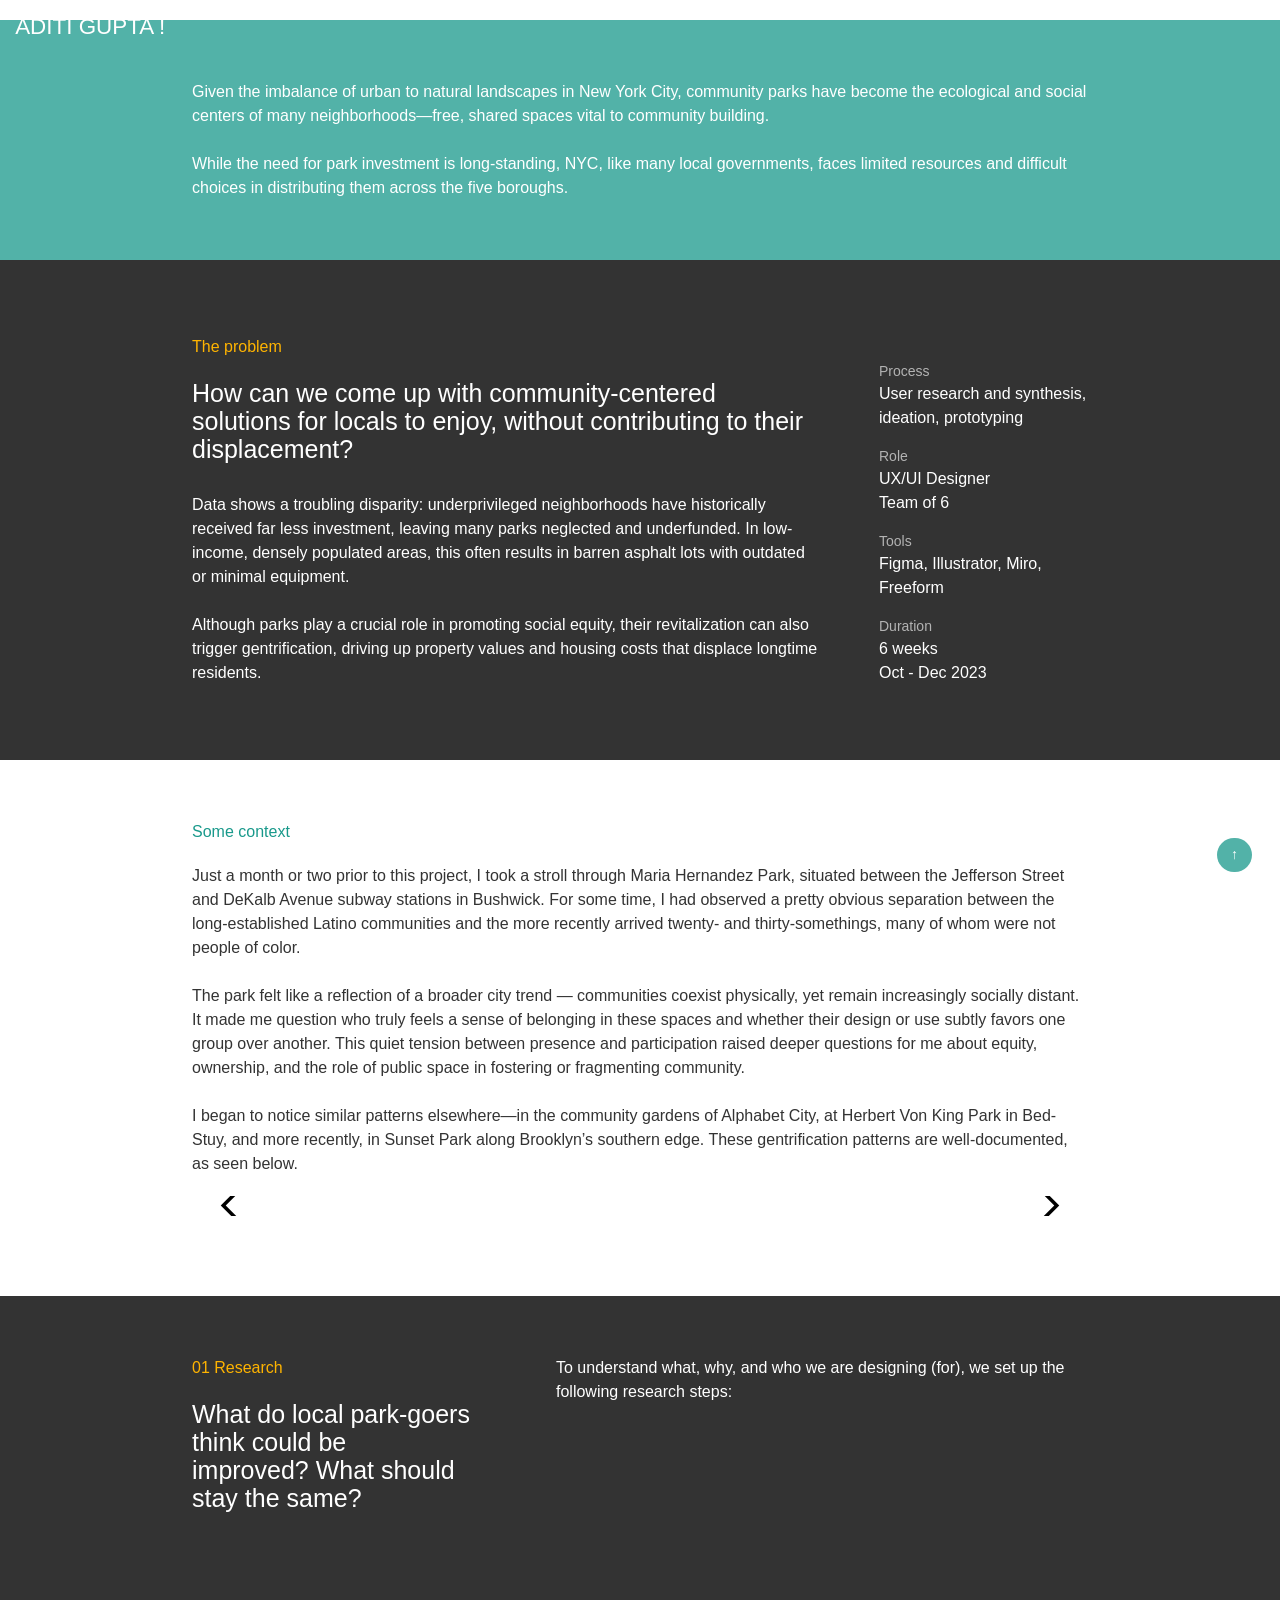
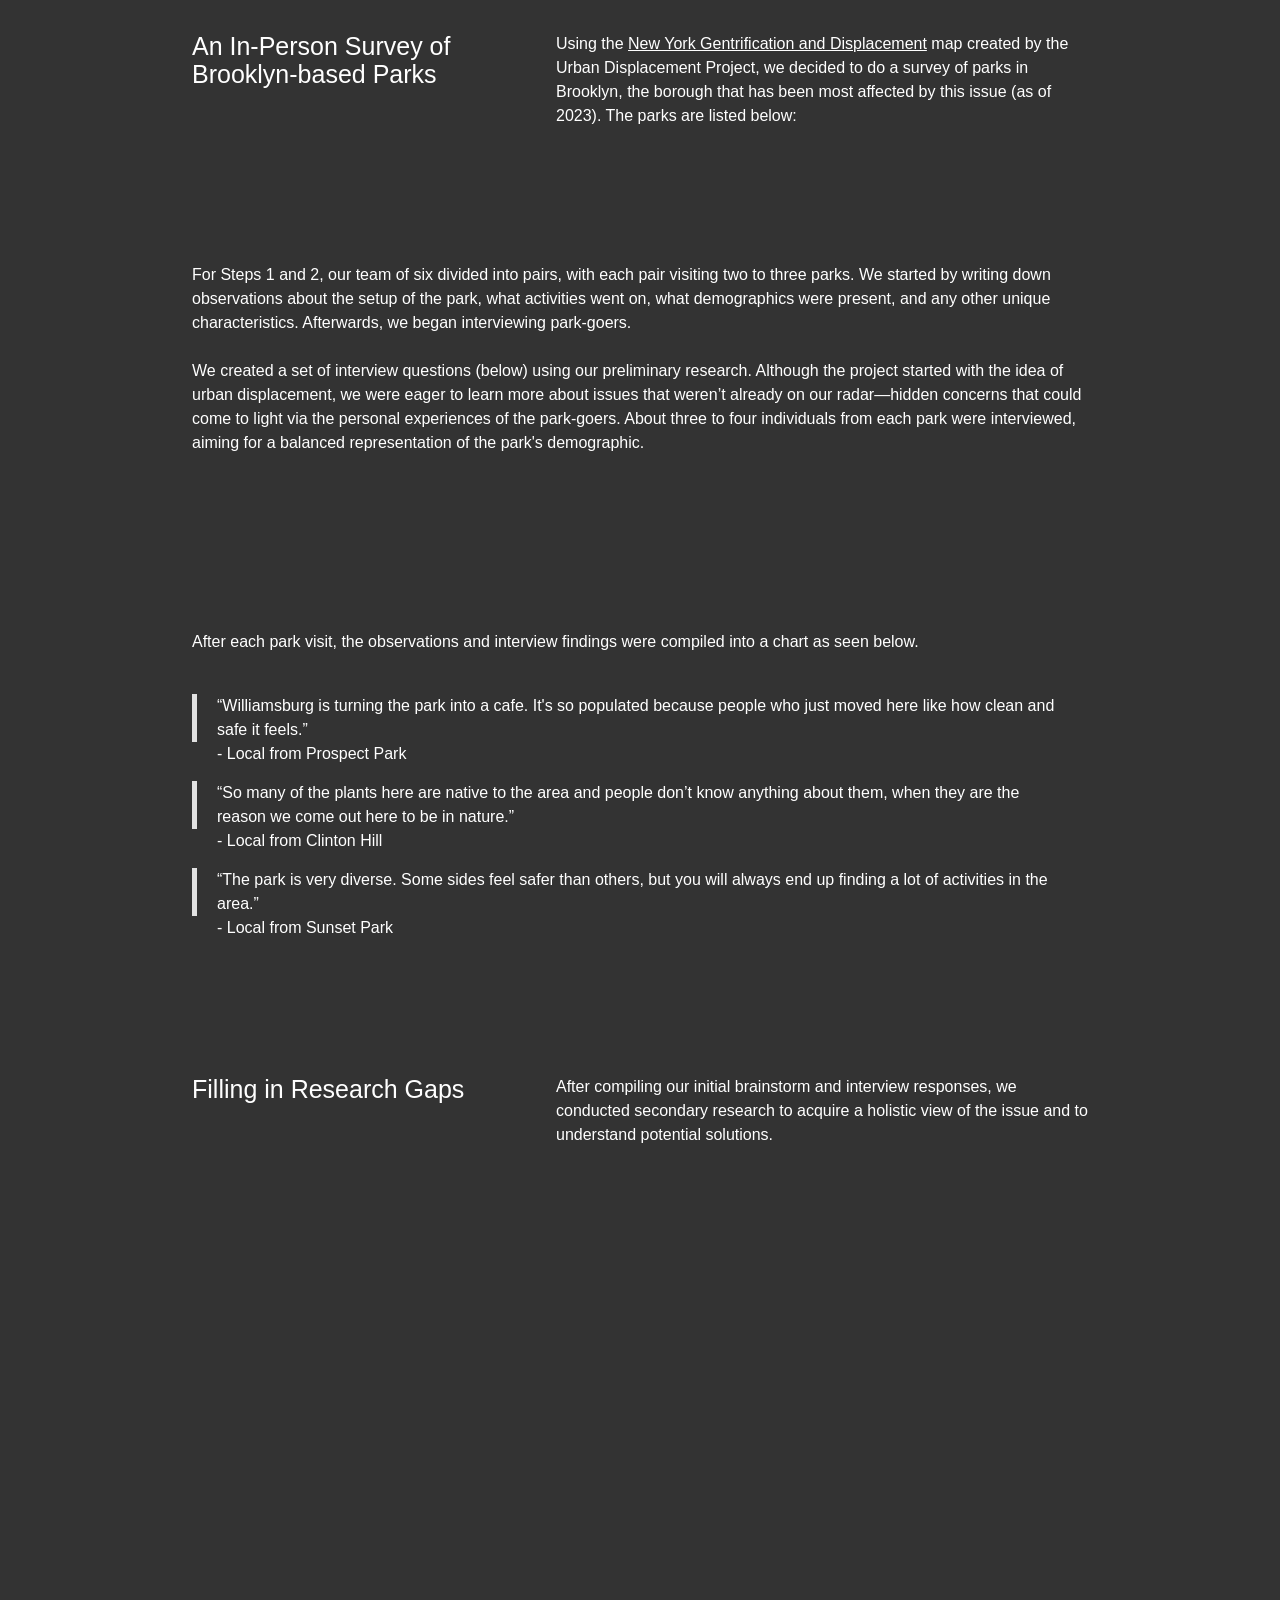
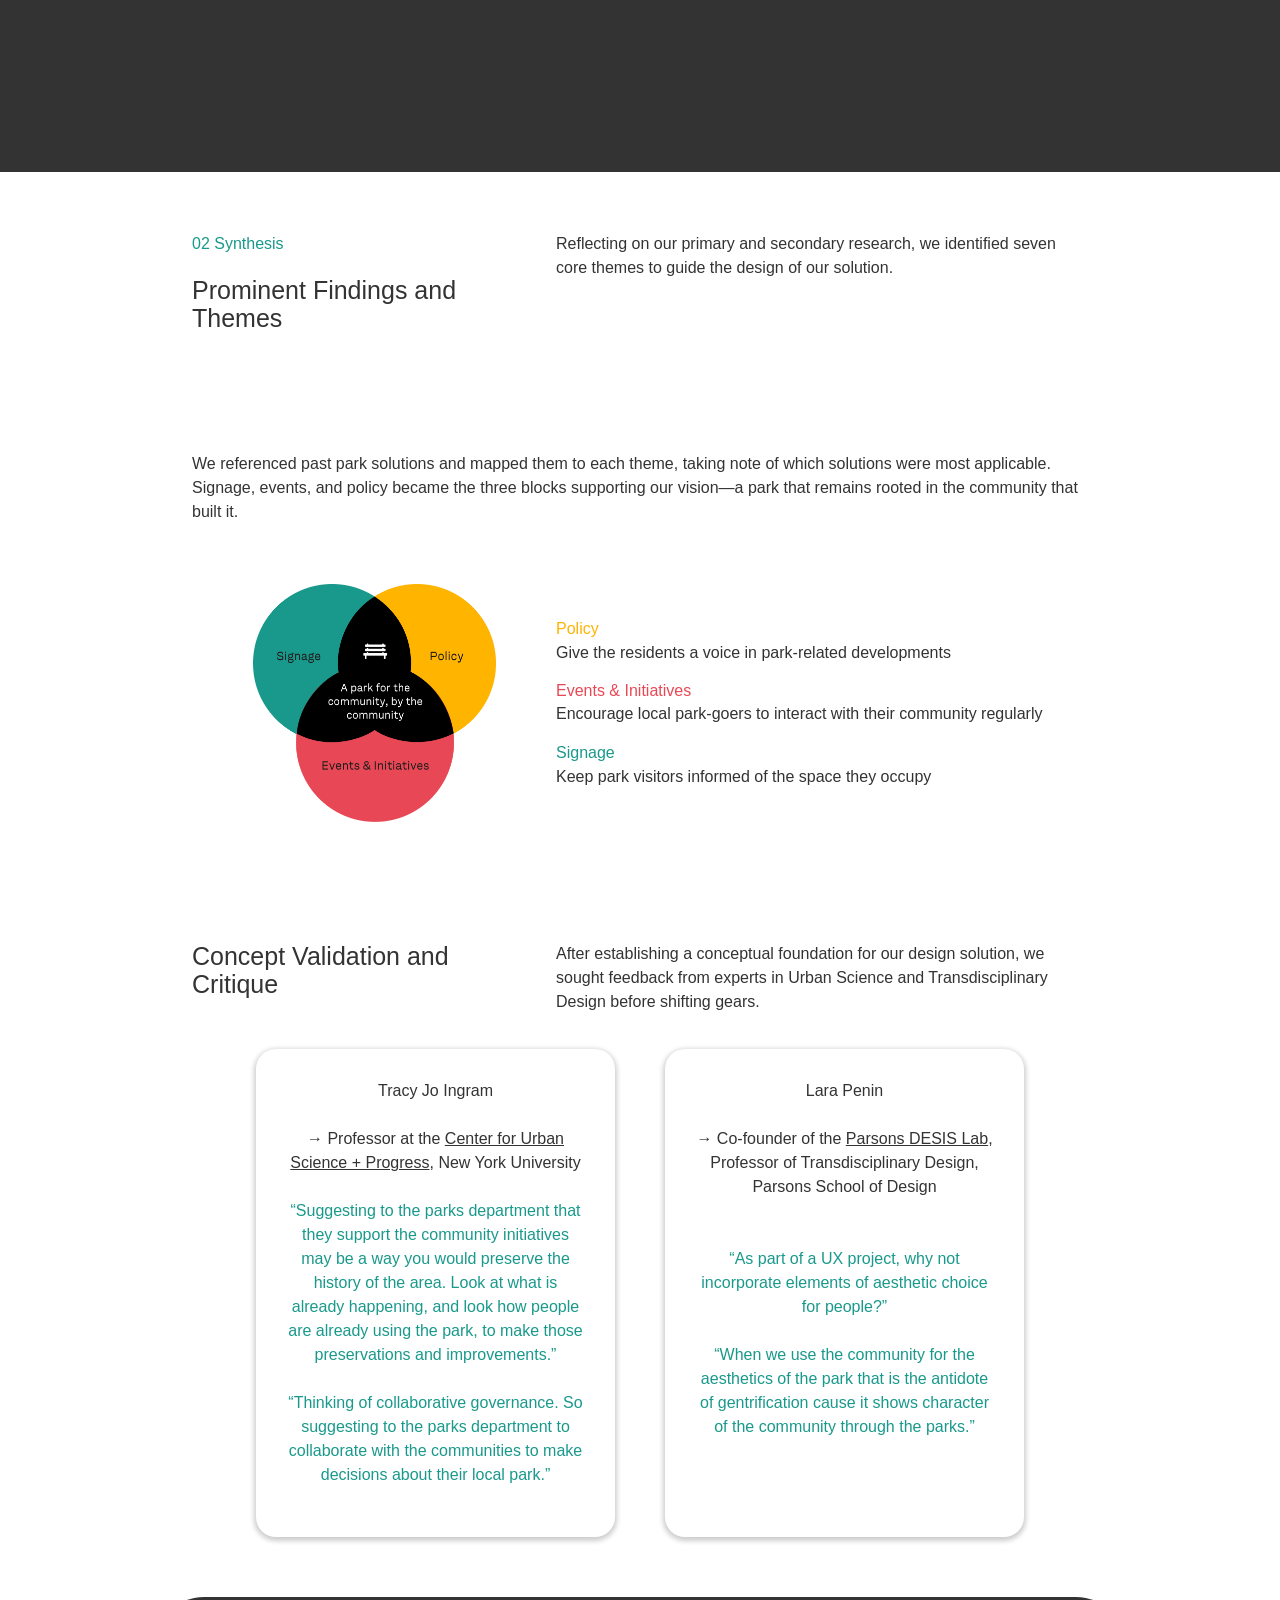
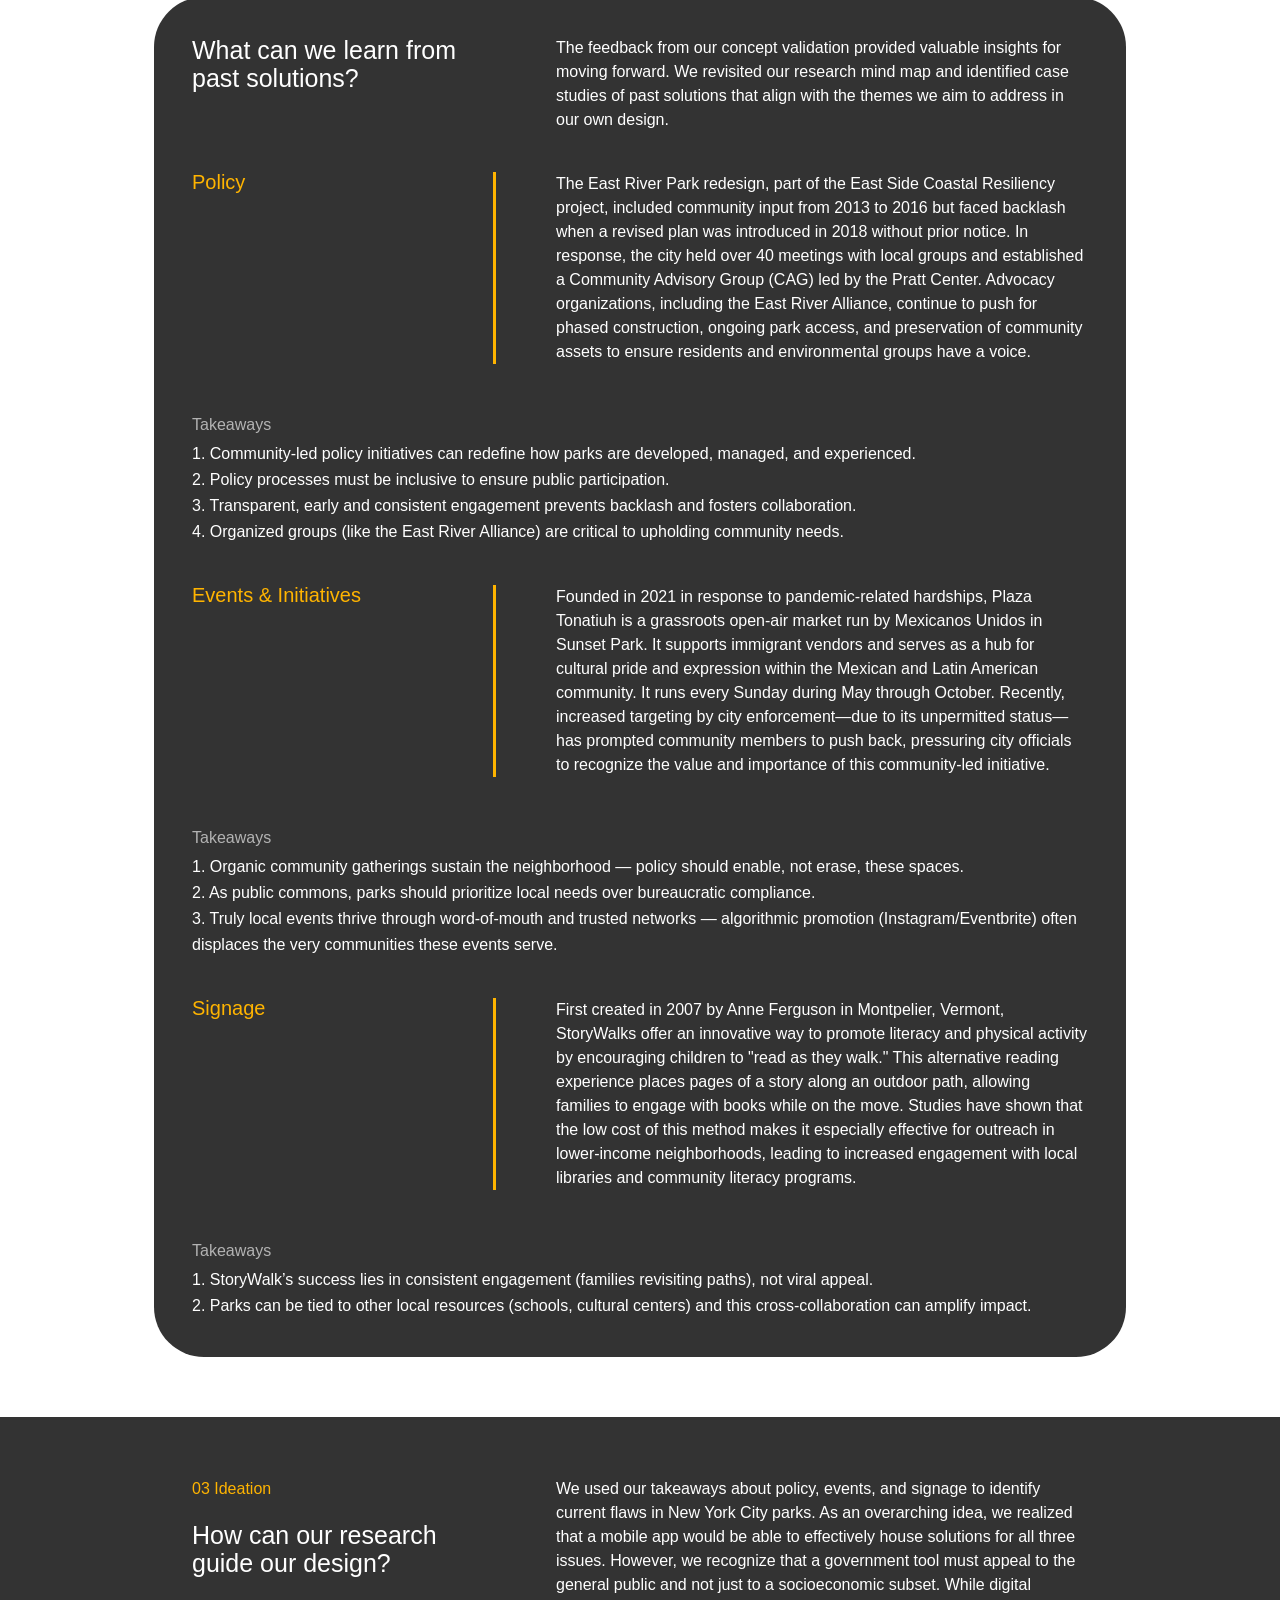
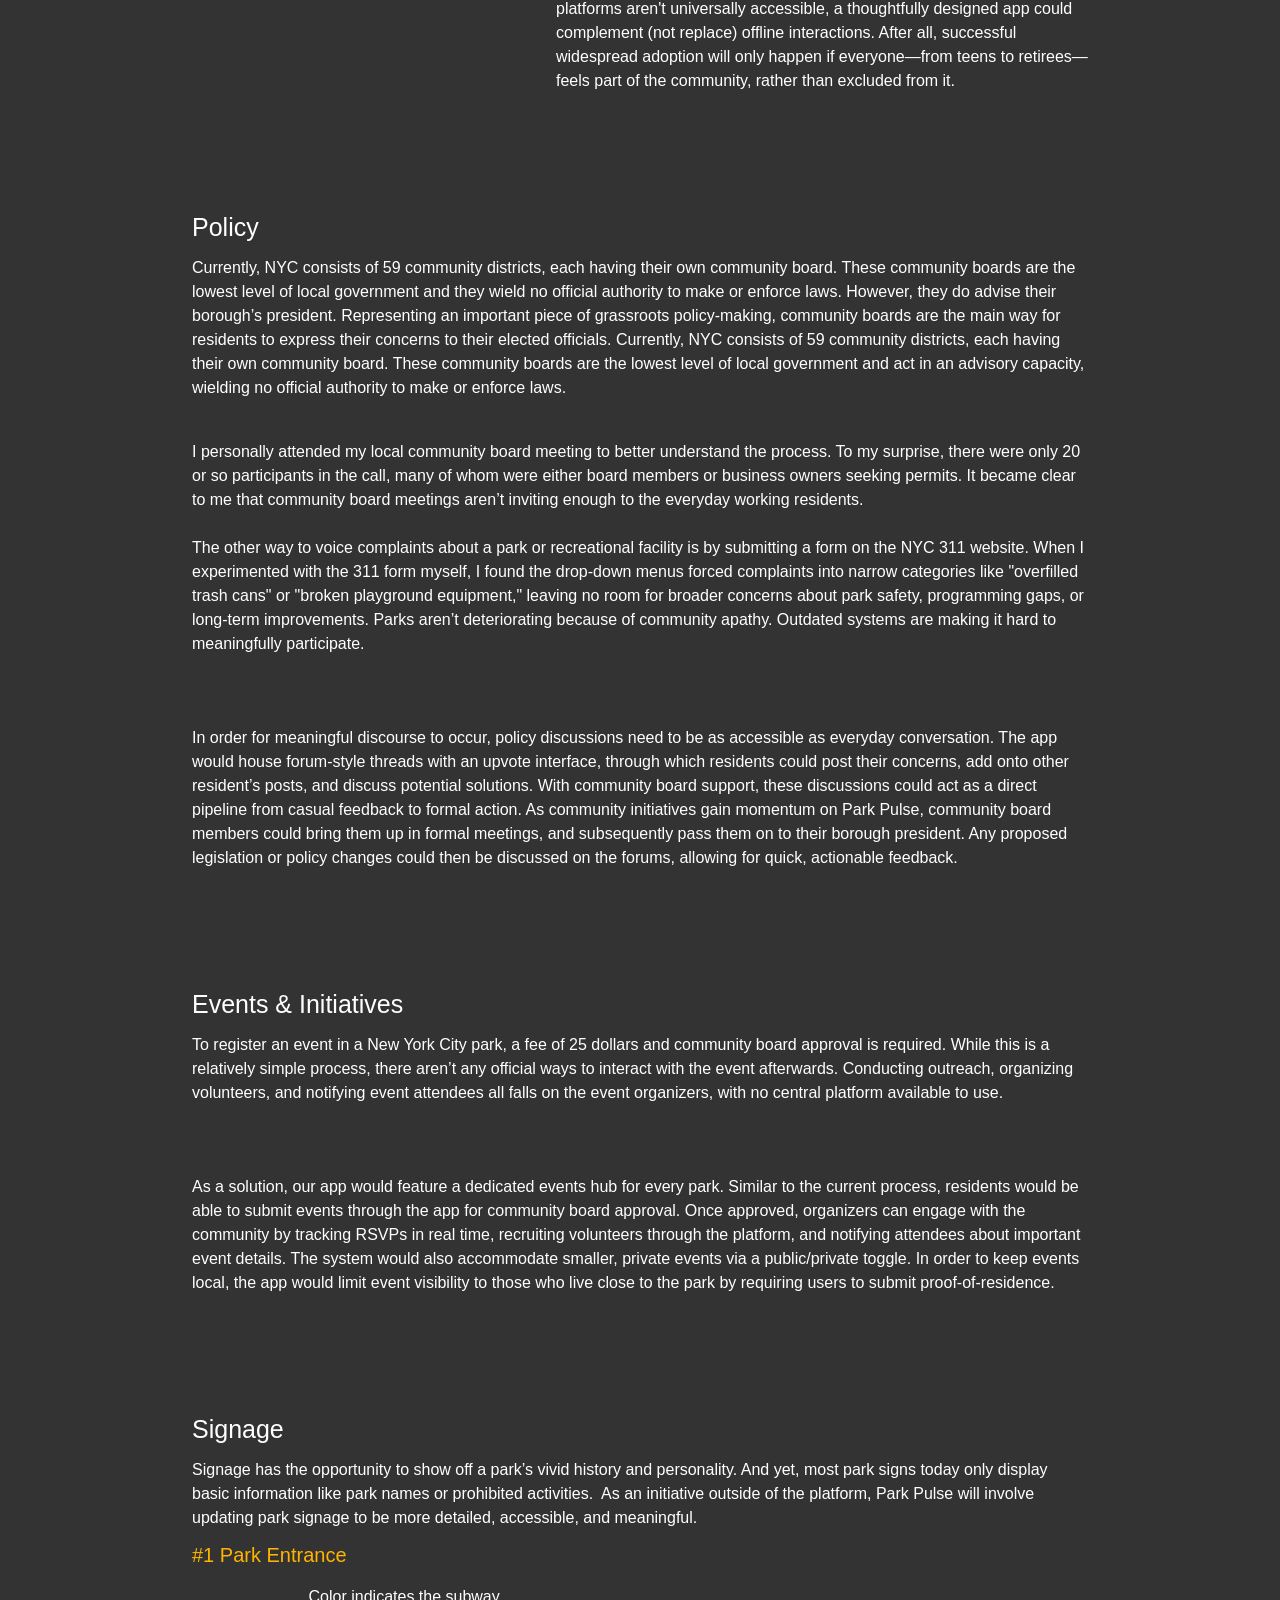
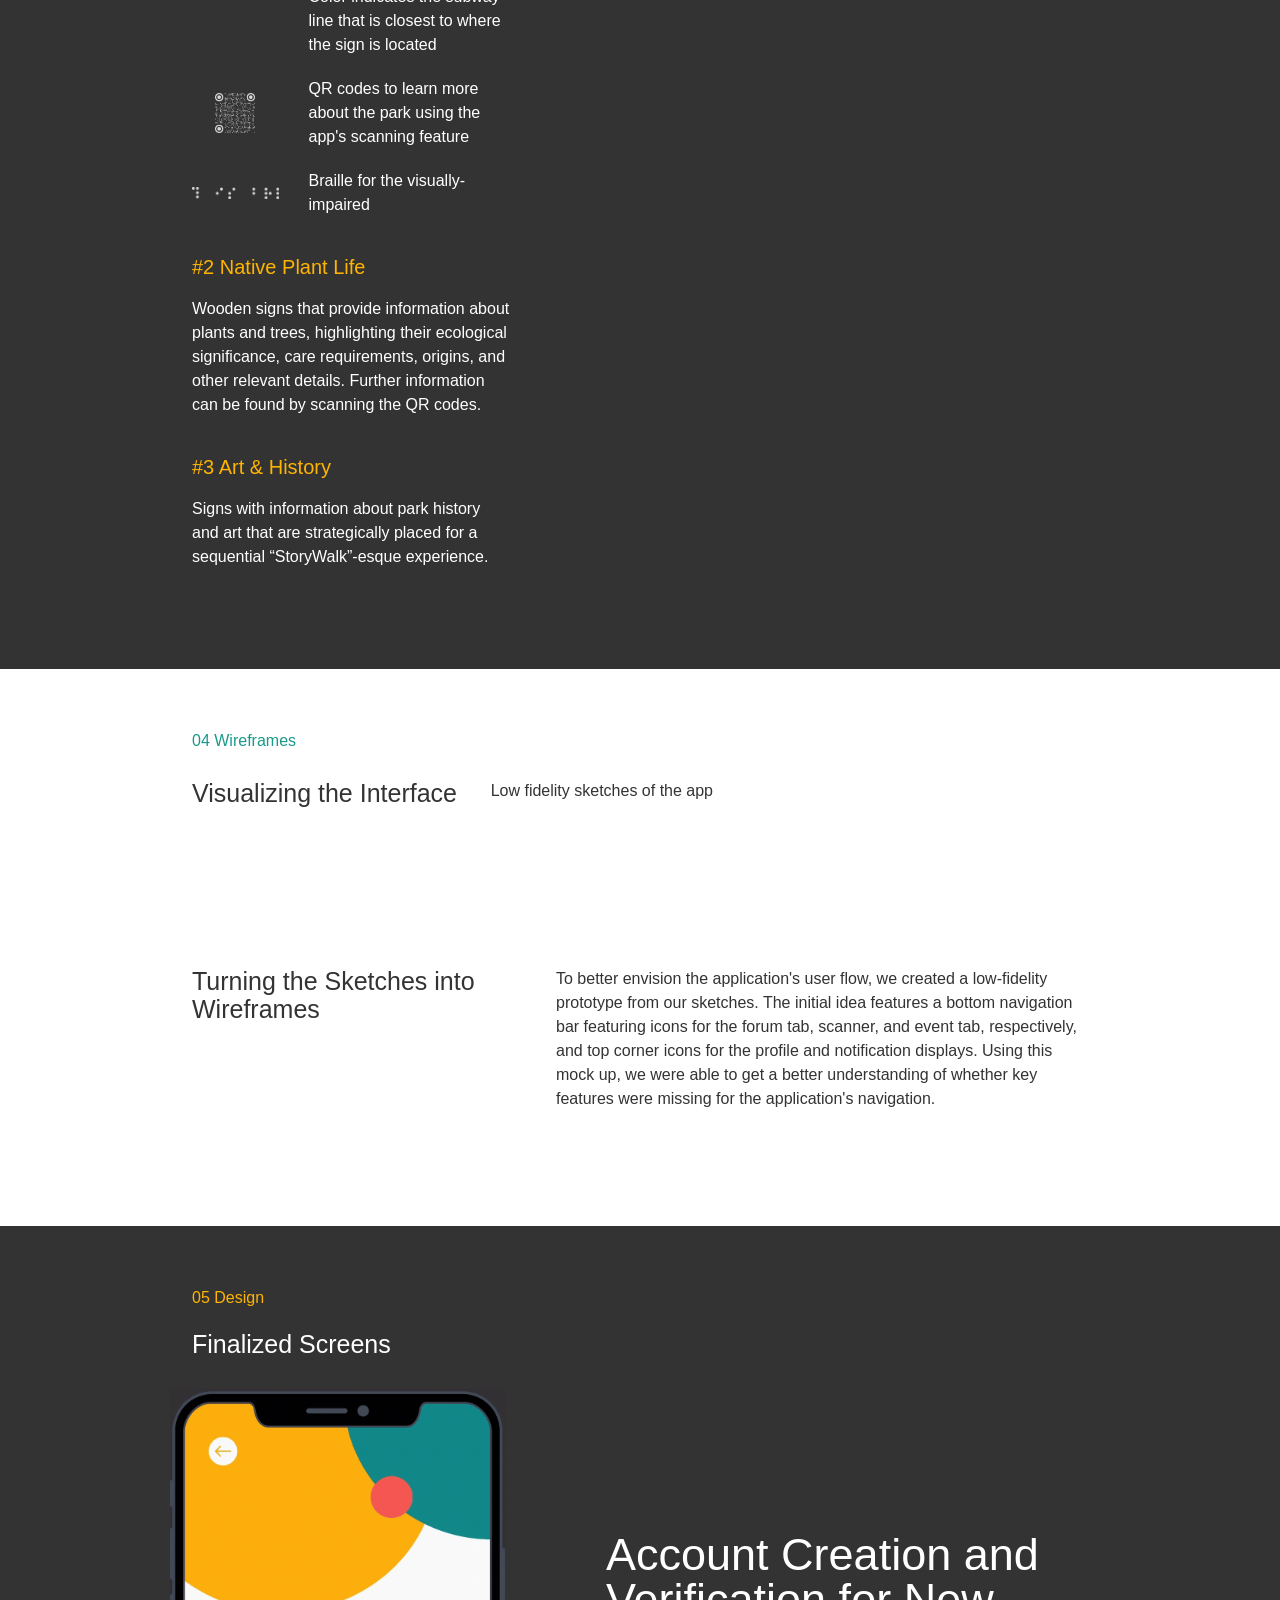
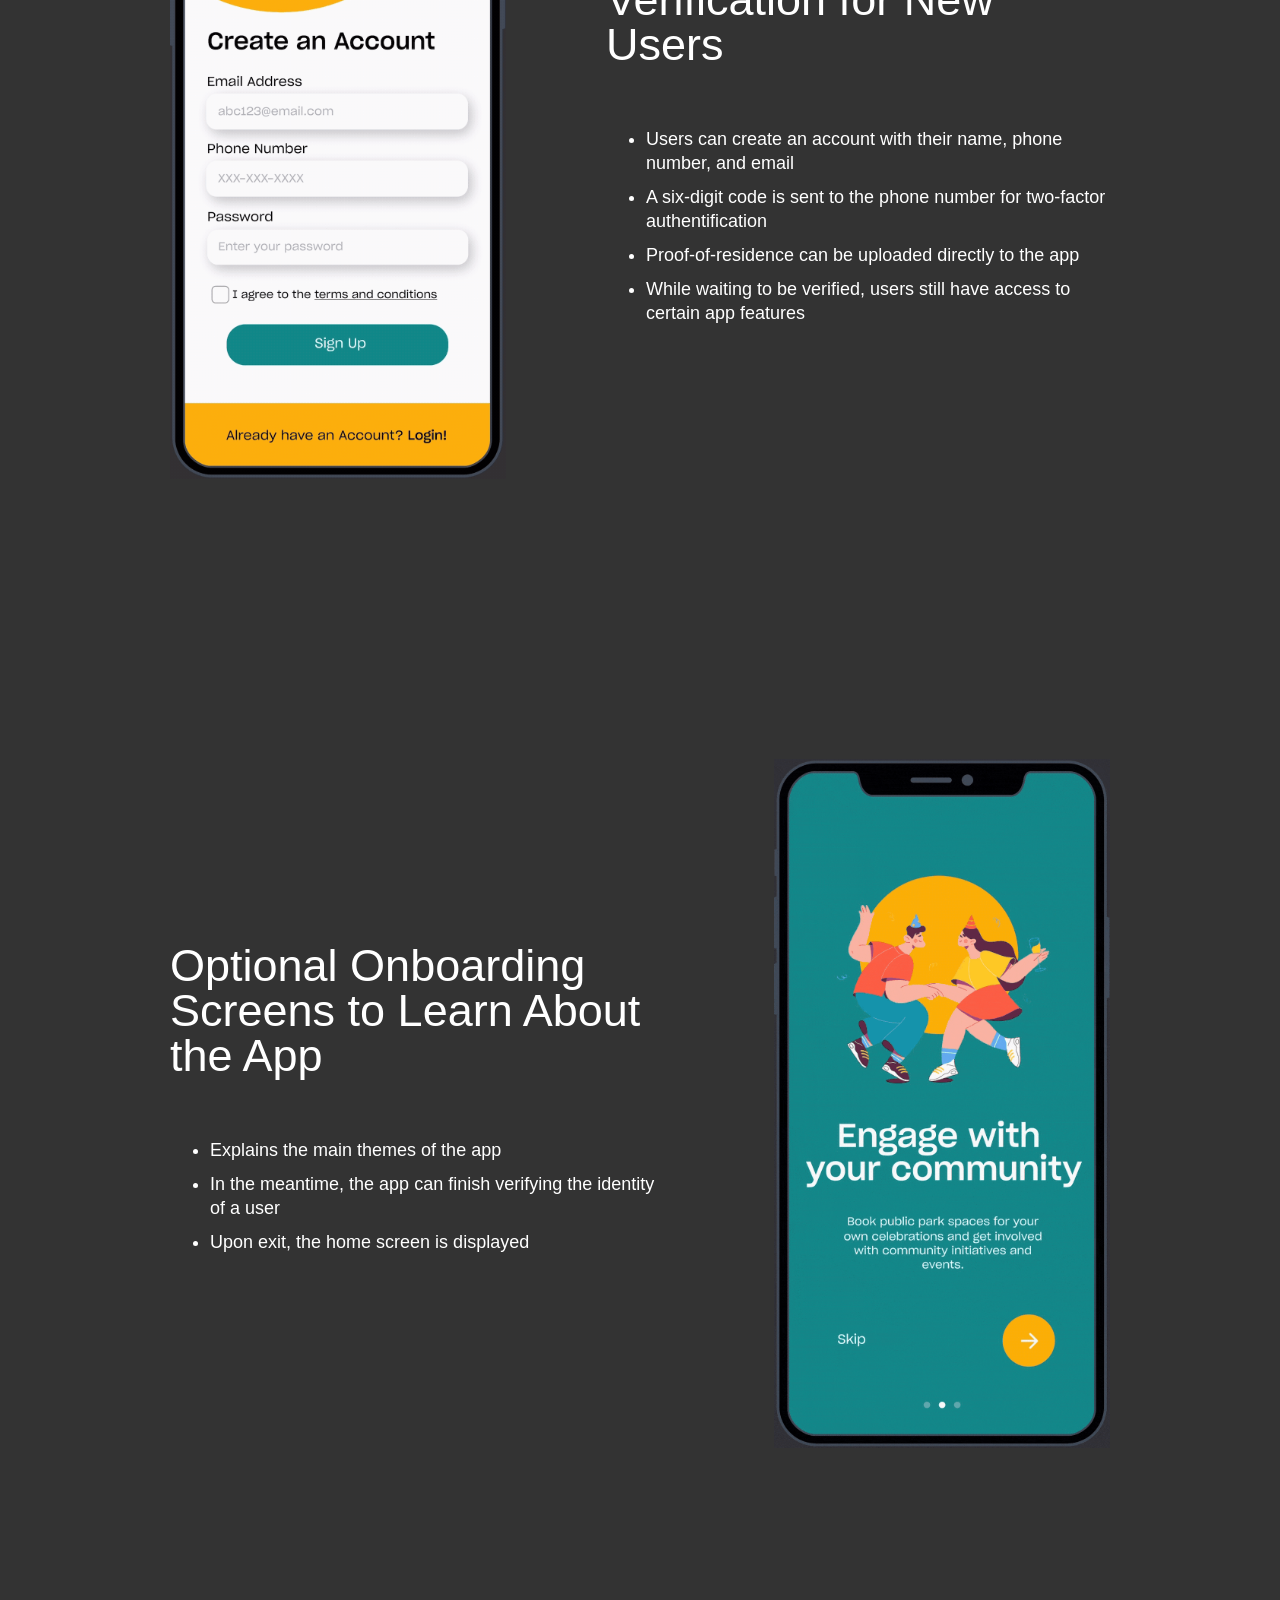
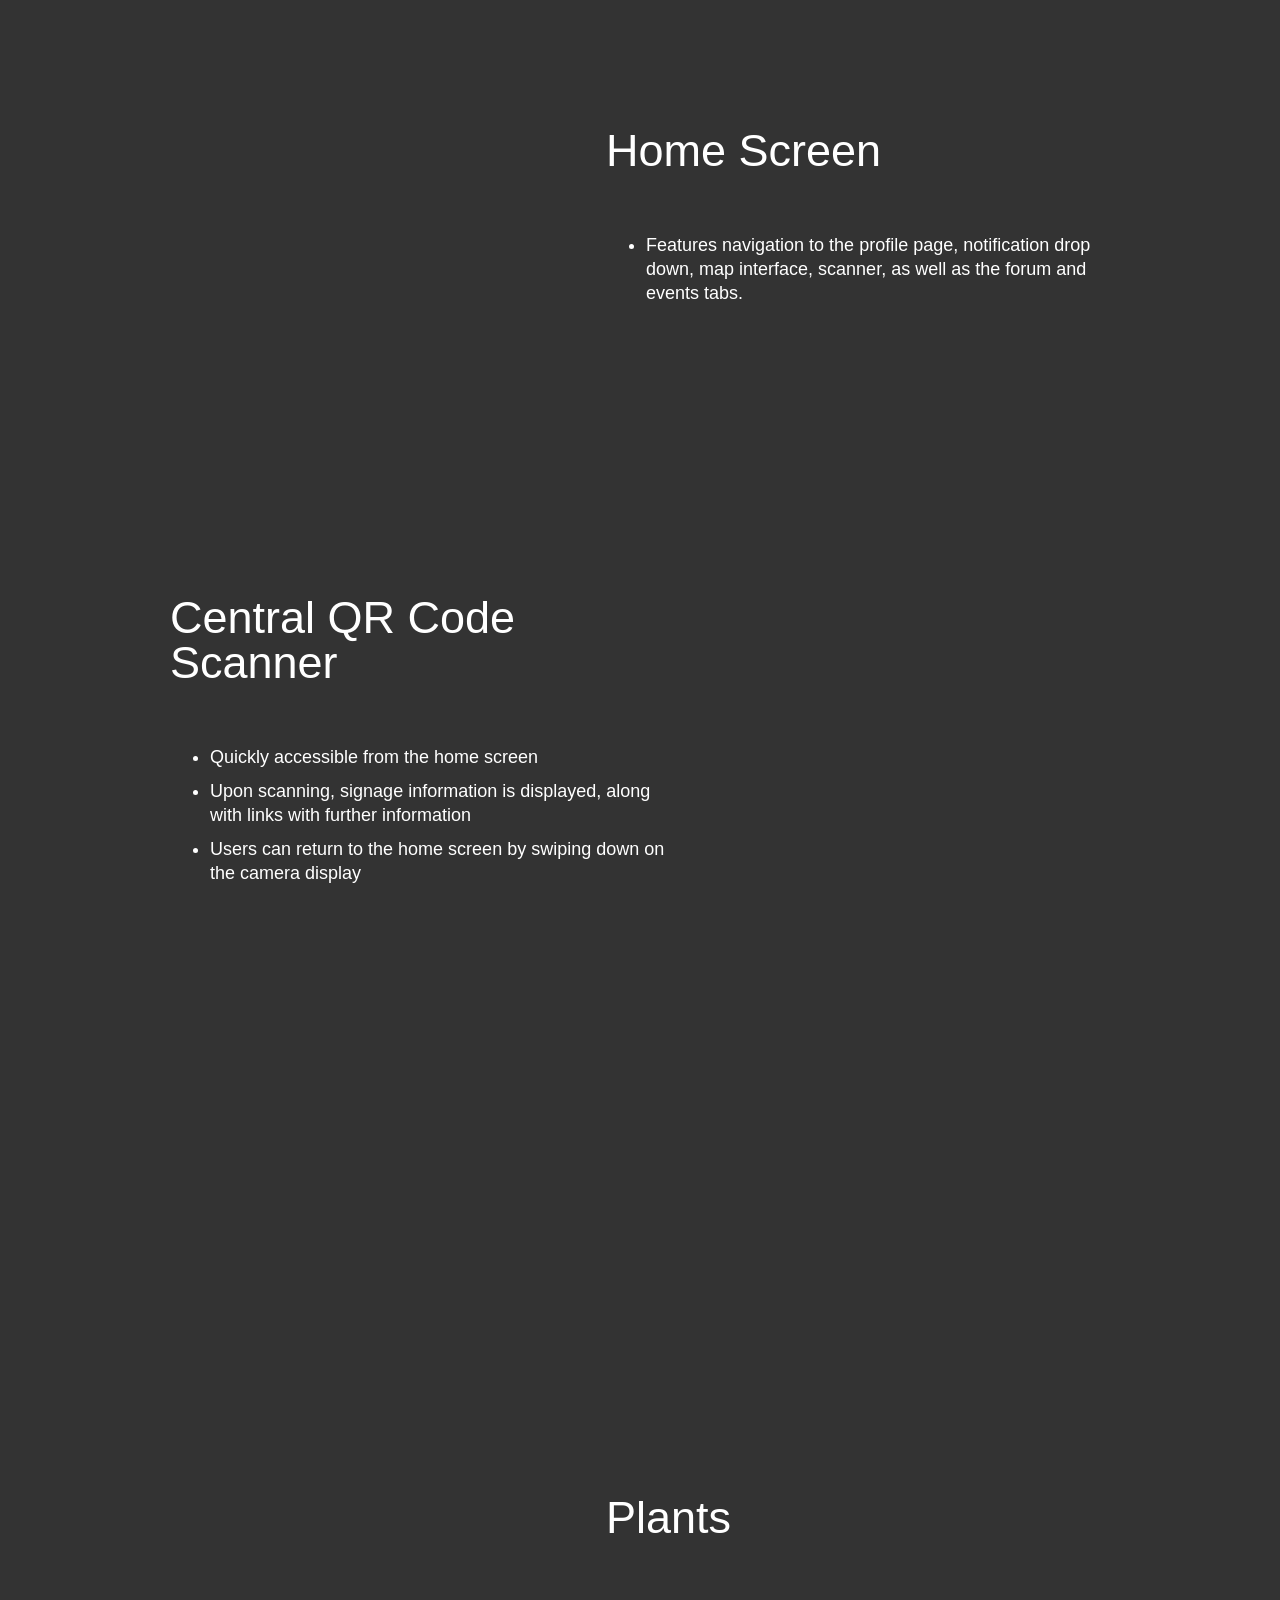
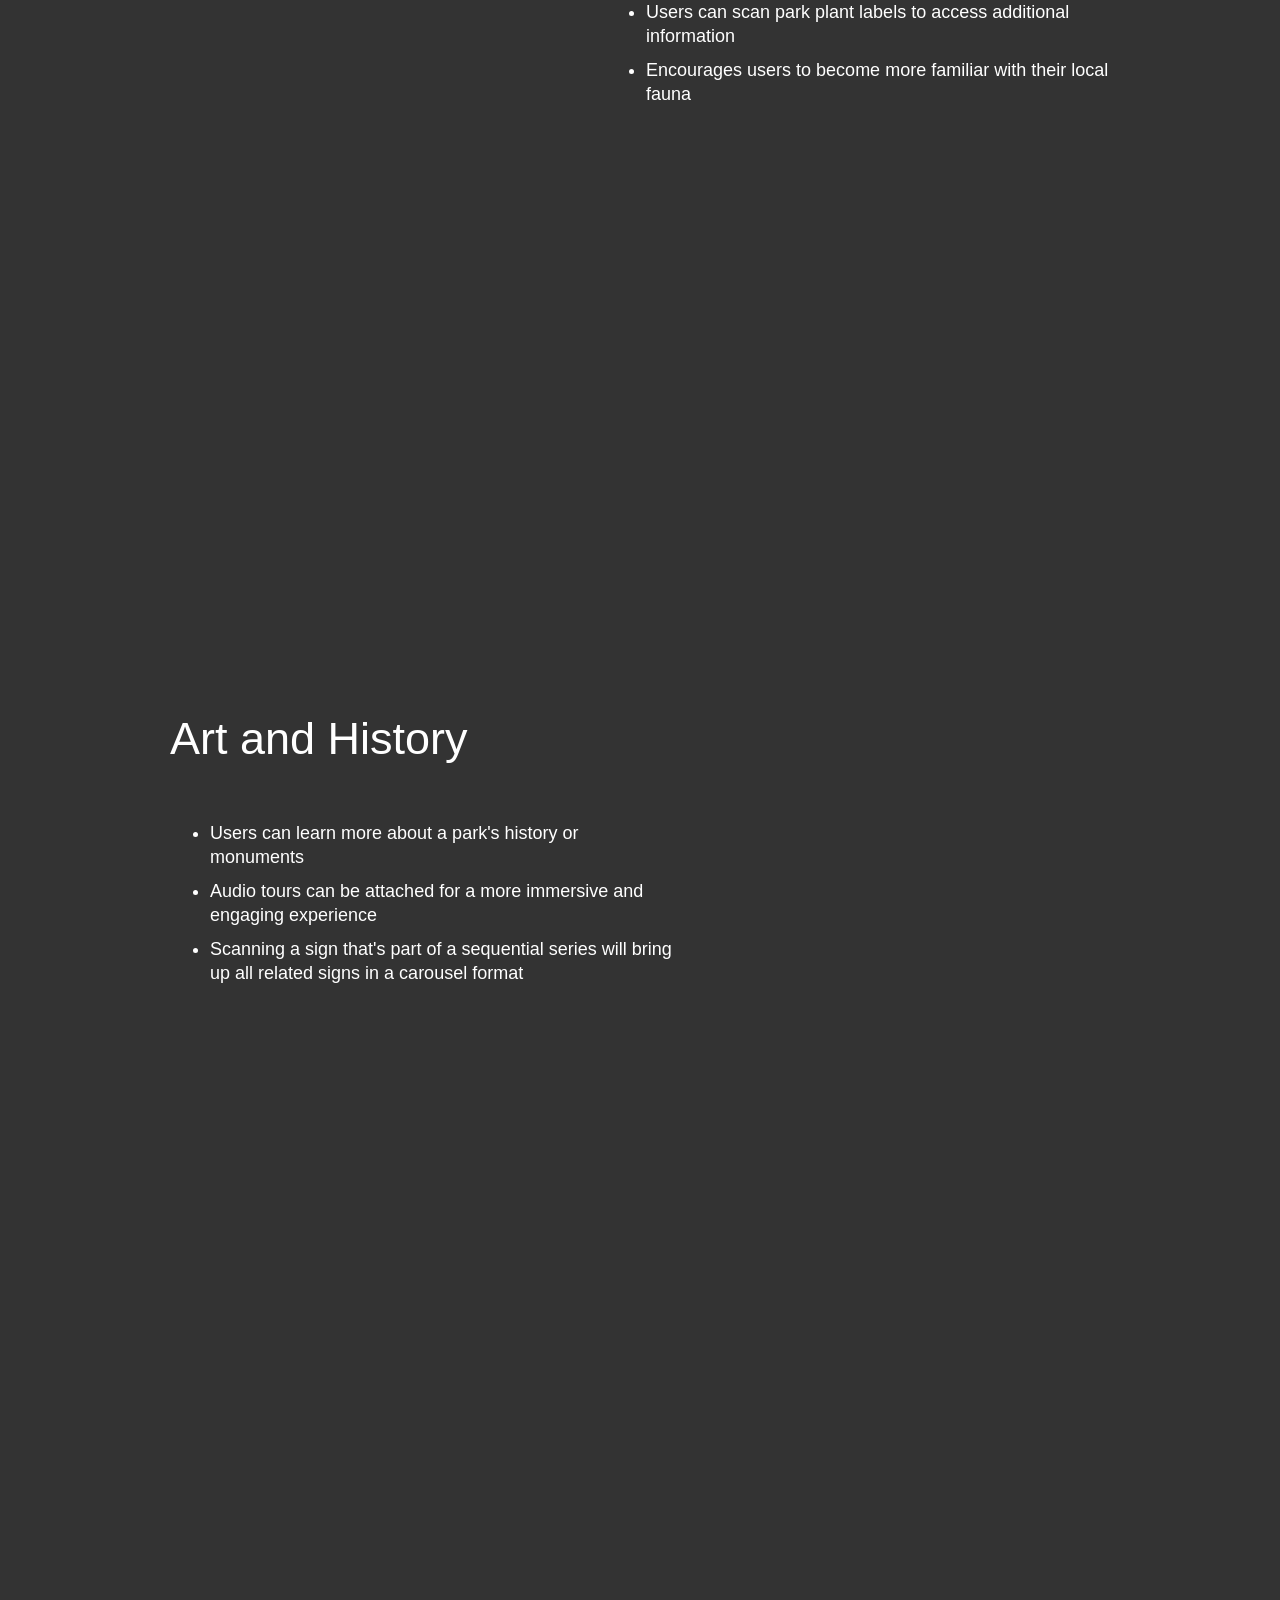
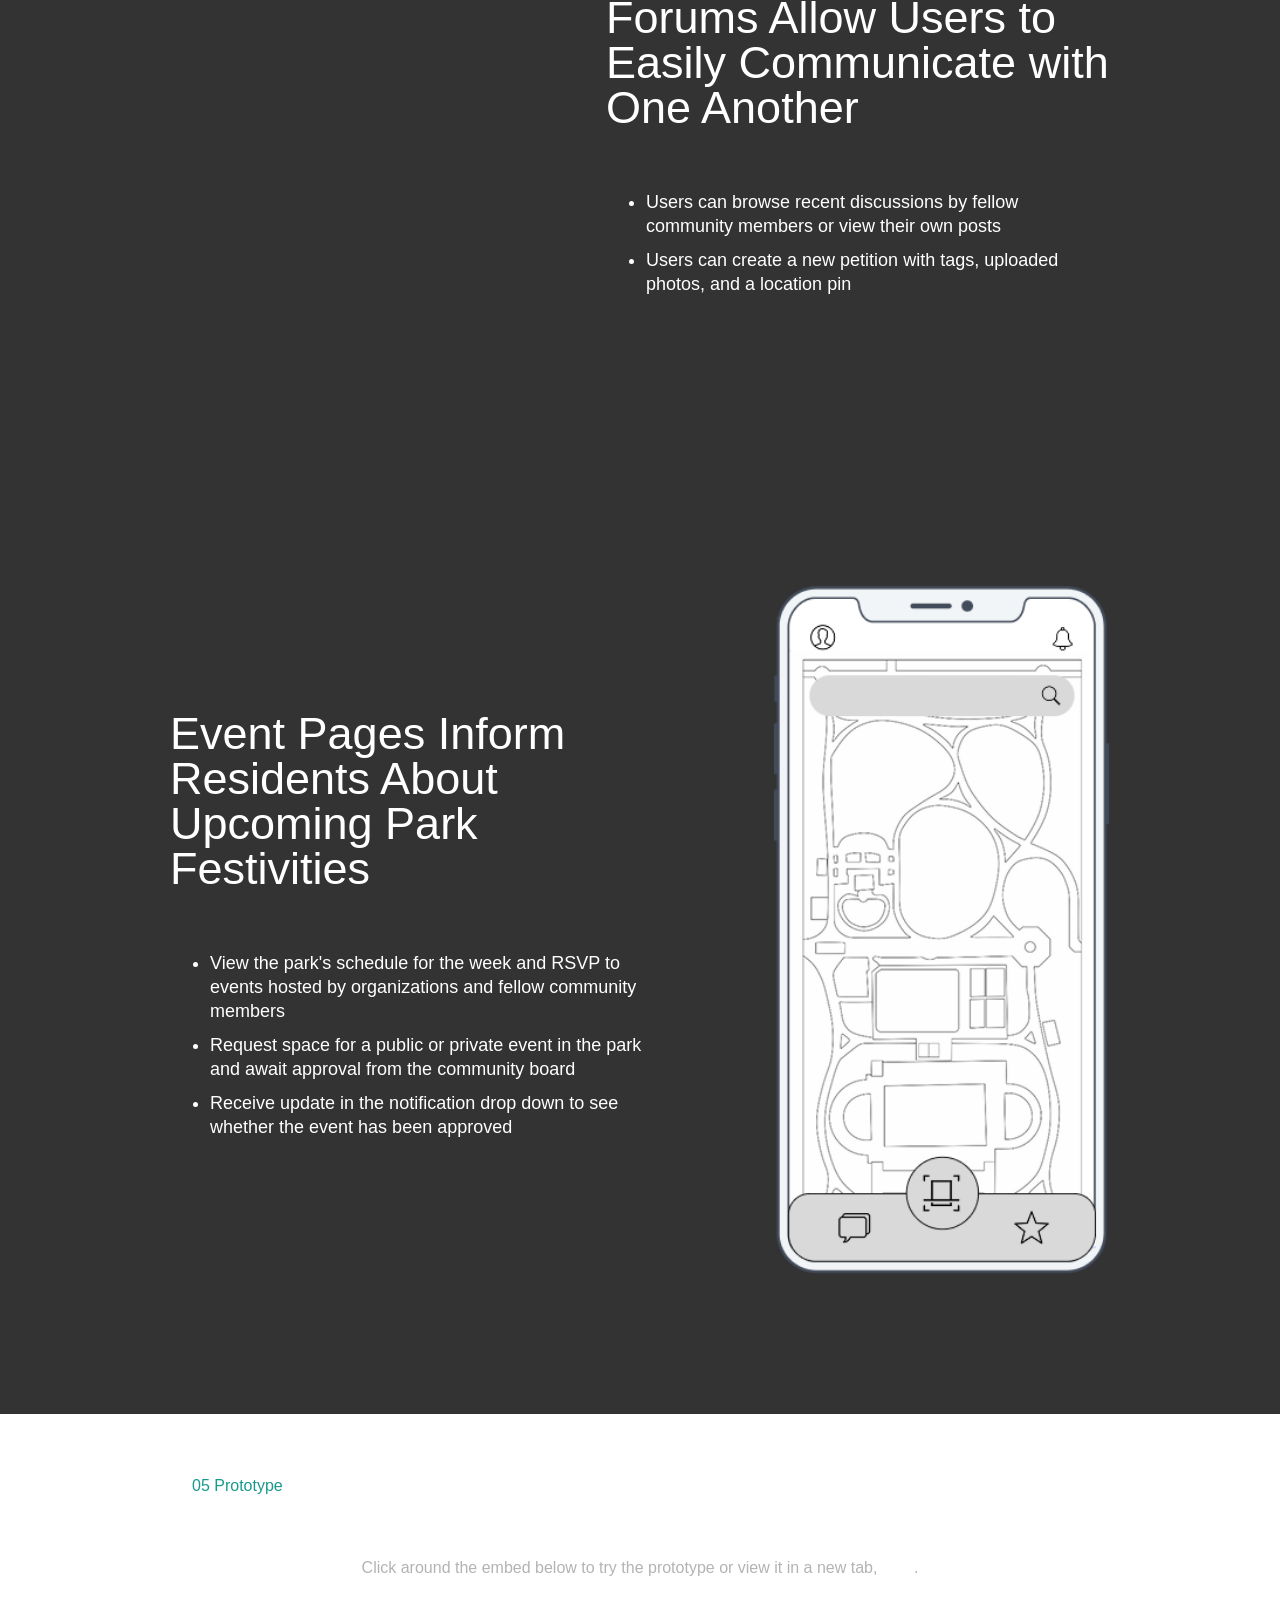
==== commit dd3a3727: "formatting" ====
--- a/park-pulse.html
+++ b/park-pulse.html
@@ -1,109 +1,1961 @@
-<!DOCTYPE html><!-- Last Published: Sat Apr 18 2026 20:35:47 GMT+0000 (Coordinated Universal Time) --><html data-wf-domain="brothgod.webflow.io" data-wf-page="6854767ea81e7a1ed637e82e" data-wf-site="68547615207784144a781b46">
-<!-- Mirrored from aditigupta.io/park-pulse by HTTrack Website Copier/3.x [XR&CO'2014], Tue, 30 Jun 2026 19:15:19 GMT -->
-<!-- Added by HTTrack --><meta http-equiv="content-type" content="text/html;charset=utf-8" /><!-- /Added by HTTrack -->
-<head><meta charset="utf-8"/><link href="cdn.prod.website-files.com/index.html" rel="preconnect" crossorigin="anonymous"/><title>Park Pulse</title><meta content="Park Pulse" property="og:title"/><meta content="Park Pulse" name="twitter:title"/><meta content="width=device-width, initial-scale=1" name="viewport"/><link href="cdn.prod.website-files.com/68547615207784144a781b46/css/brothgod.webflow.shared.a83c99446.css" rel="stylesheet" type="text/css" integrity="sha384-qDyZRGms7D3pzx9A4K4iXfSkU7Ea4pvgkPjaEK/3L3uTtTv0LMT+ND6F8cH/znpr" crossorigin="anonymous"/><script type="text/javascript">!function(o,c){var n=c.documentElement,t=" w-mod-";n.className+=t+"js",("ontouchstart"in o||o.DocumentTouch&&c instanceof DocumentTouch)&&(n.className+=t+"touch")}(window,document);</script><link href="cdn.prod.website-files.com/68547615207784144a781b46/6881ce4276f2e8b3e326430a_favicon_Small-remove..._imresizer.jpg" rel="shortcut icon" type="image/x-icon"/><link href="cdn.prod.website-files.com/img/webclip.png" rel="apple-touch-icon"/><style>
-  .w-webflow-badge {
-   display: None !important;
-   visibility: hidden !important;
-}
-  </style></head><body class="body"><div><div id="top" data-animation="default" data-collapse="none" data-duration="400" data-easing="ease" data-easing2="ease" role="banner" class="navbar w-nav"><div class="container-2 w-container"><nav role="navigation" class="nav-menu w-nav-menu"><a href="index.html" class="nav-name w-nav-link">ADITI GUPTA !</a></nav><nav role="navigation" class="nav-menu right w-nav-menu"><a href="info.html" class="nav-link w-nav-link">INFO</a><div class="text-block">  /  </div><a href="index-2.html" class="nav-link index w-nav-link">INDEX</a></nav><div class="w-nav-button"><div class="w-icon-nav-menu"></div></div></div></div><img src="cdn.prod.website-files.com/68547615207784144a781b46/68703015c49991195df2d6ff_26de56c5f350065e23eb0d54ef9e4076_MainHeader.png" loading="lazy" sizes="100vw" srcset="https://cdn.prod.website-files.com/68547615207784144a781b46/68703015c49991195df2d6ff_26de56c5f350065e23eb0d54ef9e4076_MainHeader-p-500.png 500w, https://cdn.prod.website-files.com/68547615207784144a781b46/68703015c49991195df2d6ff_26de56c5f350065e23eb0d54ef9e4076_MainHeader-p-800.png 800w, https://cdn.prod.website-files.com/68547615207784144a781b46/68703015c49991195df2d6ff_26de56c5f350065e23eb0d54ef9e4076_MainHeader-p-1080.png 1080w, https://cdn.prod.website-files.com/68547615207784144a781b46/68703015c49991195df2d6ff_26de56c5f350065e23eb0d54ef9e4076_MainHeader-p-1600.png 1600w, https://cdn.prod.website-files.com/68547615207784144a781b46/68703015c49991195df2d6ff_26de56c5f350065e23eb0d54ef9e4076_MainHeader-p-2000.png 2000w, https://cdn.prod.website-files.com/68547615207784144a781b46/68703015c49991195df2d6ff_26de56c5f350065e23eb0d54ef9e4076_MainHeader-p-2600.png 2600w, https://cdn.prod.website-files.com/68547615207784144a781b46/68703015c49991195df2d6ff_26de56c5f350065e23eb0d54ef9e4076_MainHeader-p-3200.png 3200w, https://cdn.prod.website-files.com/68547615207784144a781b46/68703015c49991195df2d6ff_26de56c5f350065e23eb0d54ef9e4076_MainHeader.png 3840w" alt="" class="main-desktop"/><img src="cdn.prod.website-files.com/68547615207784144a781b46/6894f208c5c86cbd840abe71_tabletcover.png" loading="lazy" sizes="100vw" srcset="https://cdn.prod.website-files.com/68547615207784144a781b46/6894f208c5c86cbd840abe71_tabletcover-p-500.png 500w, https://cdn.prod.website-files.com/68547615207784144a781b46/6894f208c5c86cbd840abe71_tabletcover-p-800.png 800w, https://cdn.prod.website-files.com/68547615207784144a781b46/6894f208c5c86cbd840abe71_tabletcover-p-1080.png 1080w, https://cdn.prod.website-files.com/68547615207784144a781b46/6894f208c5c86cbd840abe71_tabletcover-p-1600.png 1600w, https://cdn.prod.website-files.com/68547615207784144a781b46/6894f208c5c86cbd840abe71_tabletcover-p-2000.png 2000w, https://cdn.prod.website-files.com/68547615207784144a781b46/6894f208c5c86cbd840abe71_tabletcover-p-2600.png 2600w, https://cdn.prod.website-files.com/68547615207784144a781b46/6894f208c5c86cbd840abe71_tabletcover-p-3200.png 3200w, https://cdn.prod.website-files.com/68547615207784144a781b46/6894f208c5c86cbd840abe71_tabletcover.png 4096w" alt="" class="main-tablet"/><img src="cdn.prod.website-files.com/68547615207784144a781b46/6894f277bec65ccd36ae9e74_1f9ba715a65bcb5d164c2c727557d470_phonecover.png" loading="lazy" sizes="100vw" srcset="https://cdn.prod.website-files.com/68547615207784144a781b46/6894f277bec65ccd36ae9e74_1f9ba715a65bcb5d164c2c727557d470_phonecover-p-500.png 500w, https://cdn.prod.website-files.com/68547615207784144a781b46/6894f277bec65ccd36ae9e74_1f9ba715a65bcb5d164c2c727557d470_phonecover-p-800.png 800w, https://cdn.prod.website-files.com/68547615207784144a781b46/6894f277bec65ccd36ae9e74_1f9ba715a65bcb5d164c2c727557d470_phonecover-p-1080.png 1080w, https://cdn.prod.website-files.com/68547615207784144a781b46/6894f277bec65ccd36ae9e74_1f9ba715a65bcb5d164c2c727557d470_phonecover-p-1600.png 1600w, https://cdn.prod.website-files.com/68547615207784144a781b46/6894f277bec65ccd36ae9e74_1f9ba715a65bcb5d164c2c727557d470_phonecover.png 1769w" alt="" class="main-mobile"/></div><section class="blue-section"><div class="w-layout-blockcontainer container w-container"><div class="bodycopy-white">Given the imbalance of urban to natural landscapes in New York City, community parks have become the ecological and social centers of many neighborhoods—free, shared spaces vital to community building. <br/><br/>While the need for park investment is long-standing, NYC, like many local governments, faces limited resources and difficult choices in distributing them across the five boroughs.</div></div></section><a href="#top" class="link">↑</a><section class="dark-section"><div class="w-layout-blockcontainer container w-container"><div id="w-node-c78db7d8-fbbe-5f86-bbc3-9beec057d142-d637e82e" class="w-layout-layout quick-stack wf-layout-layout"><div class="w-layout-cell cell"><div class="bodycopy-accent-yellow">The problem</div><div class="bodycopy-large-white padding-bottom-30">How can we come up with community-centered solutions for locals to enjoy, without contributing to their displacement?</div><div class="bodycopy-white quickstack-description">Data shows a troubling disparity: underprivileged neighborhoods have historically received far less investment, leaving many parks neglected and underfunded. In low-income, densely populated areas, this often results in barren asphalt lots with outdated or minimal equipment. <br/><br/>Although parks play a crucial role in promoting social equity, their revitalization can also trigger gentrification, driving up property values and housing costs that displace longtime residents. </div></div><div class="w-layout-cell cell-2"><div class="bodycopy-accent-gray">Process</div><div class="bodycopy-white padding-bottom-15">User research and synthesis, ideation, prototyping</div><div class="bodycopy-accent-gray">Role</div><div class="bodycopy-white padding-bottom-15">UX/UI Designer<br/>Team of 6</div><div class="bodycopy-accent-gray">Tools</div><div class="bodycopy-white padding-bottom-15">Figma, Illustrator, Miro, Freeform</div><div class="bodycopy-accent-gray">Duration</div><div class="bodycopy-white padding-bottom-15">6 weeks<br/>Oct - Dec 2023</div></div></div></div></section><section><div class="w-layout-blockcontainer container w-container"><div class="bodycopy-accent-blue">Some context</div><div class="bodycopy-black">Just a month or two prior to this project, I took a stroll through Maria Hernandez Park, situated between the Jefferson Street and DeKalb Avenue subway stations in Bushwick. For some time, I had observed a pretty obvious separation between the long-established Latino communities and the more recently arrived twenty- and thirty-somethings, many of whom were not people of color. <br/>‍<br/>The park felt like a reflection of a broader city trend — communities coexist physically, yet remain increasingly socially distant. It made me question who truly feels a sense of belonging in these spaces and whether their design or use subtly favors one group over another. This quiet tension between presence and participation raised deeper questions for me about equity, ownership, and the role of public space in fostering or fragmenting community. <br/><br/>I began to notice similar patterns elsewhere—in the community gardens of Alphabet City, at Herbert Von King Park in Bed-Stuy, and more recently, in Sunset Park along Brooklyn’s southern edge. These gentrification patterns are well-documented, as seen below.</div><div data-delay="4000" data-animation="slide" class="slider w-slider" data-autoplay="true" data-easing="ease" data-hide-arrows="false" data-disable-swipe="false" data-autoplay-limit="0" data-nav-spacing="3" data-duration="500" data-infinite="true"><div class="mask w-slider-mask"><div class="w-slide"><a href="#" class="lightbox-link-3 w-inline-block w-lightbox"><img src="cdn.prod.website-files.com/68547615207784144a781b46/68547ab8f490ef3c8d1f881a_bushwick-graph.png" loading="lazy" width="Auto" sizes="100vw" alt="" srcset="https://cdn.prod.website-files.com/68547615207784144a781b46/68547ab8f490ef3c8d1f881a_bushwick-graph-p-500.png 500w, https://cdn.prod.website-files.com/68547615207784144a781b46/68547ab8f490ef3c8d1f881a_bushwick-graph-p-800.png 800w, https://cdn.prod.website-files.com/68547615207784144a781b46/68547ab8f490ef3c8d1f881a_bushwick-graph-p-1080.png 1080w, https://cdn.prod.website-files.com/68547615207784144a781b46/68547ab8f490ef3c8d1f881a_bushwick-graph-p-1600.png 1600w, https://cdn.prod.website-files.com/68547615207784144a781b46/68547ab8f490ef3c8d1f881a_bushwick-graph.png 1700w" class="image-33"/><script type="application/json" class="w-json">{
-  "items": [
-    {
-      "_id": "68547ab8f490ef3c8d1f881a",
-      "origFileName": "bushwick-graph.png",
-      "fileName": "bushwick-graph.png",
-      "fileSize": 109114,
-      "height": 922,
-      "url": "https://cdn.prod.website-files.com/68547615207784144a781b46/68547ab8f490ef3c8d1f881a_bushwick-graph.png",
-      "width": 1700,
-      "type": "image"
-    }
-  ],
-  "group": "Graphs"
-}</script></a></div><div class="w-slide"><a href="#" class="lightbox-link-2 w-inline-block w-lightbox"><img src="cdn.prod.website-files.com/68547615207784144a781b46/68547ab71f70afc1377abd65_subset-park%3dgraph.png" loading="lazy" sizes="100vw" srcset="https://cdn.prod.website-files.com/68547615207784144a781b46/68547ab71f70afc1377abd65_subset-park%3Dgraph-p-500.png 500w, https://cdn.prod.website-files.com/68547615207784144a781b46/68547ab71f70afc1377abd65_subset-park%3Dgraph-p-800.png 800w, https://cdn.prod.website-files.com/68547615207784144a781b46/68547ab71f70afc1377abd65_subset-park%3Dgraph-p-1080.png 1080w, https://cdn.prod.website-files.com/68547615207784144a781b46/68547ab71f70afc1377abd65_subset-park%3Dgraph-p-1600.png 1600w, https://cdn.prod.website-files.com/68547615207784144a781b46/68547ab71f70afc1377abd65_subset-park%3Dgraph.png 1700w" alt="" class="image-34"/><script type="application/json" class="w-json">{
-  "items": [
-    {
-      "_id": "68547ab71f70afc1377abd65",
-      "origFileName": "subset-park=graph.png",
-      "fileName": "subset-park=graph.png",
-      "fileSize": 108750,
-      "height": 922,
-      "url": "https://cdn.prod.website-files.com/68547615207784144a781b46/68547ab71f70afc1377abd65_subset-park%3Dgraph.png",
-      "width": 1700,
-      "type": "image"
-    }
-  ],
-  "group": "Graphs"
-}</script></a></div><div class="w-slide"><a href="#" class="lightbox-link w-inline-block w-lightbox"><img src="cdn.prod.website-files.com/68547615207784144a781b46/68547ab760ae7b3f1c13b986_bedstuy-graph.png" loading="lazy" sizes="100vw" srcset="https://cdn.prod.website-files.com/68547615207784144a781b46/68547ab760ae7b3f1c13b986_bedstuy-graph-p-500.png 500w, https://cdn.prod.website-files.com/68547615207784144a781b46/68547ab760ae7b3f1c13b986_bedstuy-graph-p-800.png 800w, https://cdn.prod.website-files.com/68547615207784144a781b46/68547ab760ae7b3f1c13b986_bedstuy-graph-p-1080.png 1080w, https://cdn.prod.website-files.com/68547615207784144a781b46/68547ab760ae7b3f1c13b986_bedstuy-graph-p-1600.png 1600w, https://cdn.prod.website-files.com/68547615207784144a781b46/68547ab760ae7b3f1c13b986_bedstuy-graph.png 1700w" alt="" class="image-35"/><script type="application/json" class="w-json">{
-  "items": [
-    {
-      "_id": "68547ab760ae7b3f1c13b986",
-      "origFileName": "bedstuy-graph.png",
-      "fileName": "bedstuy-graph.png",
-      "fileSize": 110462,
-      "height": 922,
-      "url": "https://cdn.prod.website-files.com/68547615207784144a781b46/68547ab760ae7b3f1c13b986_bedstuy-graph.png",
-      "width": 1700,
-      "type": "image"
-    }
-  ],
-  "group": "Graphs"
-}</script></a></div><div class="w-slide"><a href="#" class="lightbox-link w-inline-block w-lightbox"><img src="cdn.prod.website-files.com/68547615207784144a781b46/68547ab72d01436a8581af05_les-chinatown-graph.png" loading="lazy" sizes="100vw" srcset="https://cdn.prod.website-files.com/68547615207784144a781b46/68547ab72d01436a8581af05_les-chinatown-graph-p-500.png 500w, https://cdn.prod.website-files.com/68547615207784144a781b46/68547ab72d01436a8581af05_les-chinatown-graph-p-800.png 800w, https://cdn.prod.website-files.com/68547615207784144a781b46/68547ab72d01436a8581af05_les-chinatown-graph-p-1080.png 1080w, https://cdn.prod.website-files.com/68547615207784144a781b46/68547ab72d01436a8581af05_les-chinatown-graph-p-1600.png 1600w, https://cdn.prod.website-files.com/68547615207784144a781b46/68547ab72d01436a8581af05_les-chinatown-graph.png 1700w" alt="" class="image-36"/><script type="application/json" class="w-json">{
-  "items": [
-    {
-      "_id": "68547ab72d01436a8581af05",
-      "origFileName": "les-chinatown-graph.png",
-      "fileName": "les-chinatown-graph.png",
-      "fileSize": 111432,
-      "height": 922,
-      "url": "https://cdn.prod.website-files.com/68547615207784144a781b46/68547ab72d01436a8581af05_les-chinatown-graph.png",
-      "width": 1700,
-      "type": "image"
-    }
-  ],
-  "group": "Graphs"
-}</script></a></div></div><div class="left-arrow w-slider-arrow-left"><div class="icon w-icon-slider-left"></div></div><div class="right-arrow w-slider-arrow-right"><div class="icon w-icon-slider-right"></div></div><div class="slide-nav-2 w-slider-nav"></div></div></div></section><section class="dark-section"><div class="w-layout-blockcontainer container w-container"><div id="w-node-cb95774e-0744-8e84-fdcc-e64df26114ea-d637e82e" class="w-layout-layout quick-stack wf-layout-layout"><div class="w-layout-cell"><div class="bodycopy-accent-yellow">01 Research</div><div class="bodycopy-large-white">What do local park-goers think could be improved? What should stay the same?</div></div><div class="w-layout-cell cell-3"><div class="bodycopy-white">To understand what, why, and who we are designing (for), we set up the following research steps:</div><img src="cdn.prod.website-files.com/68547615207784144a781b46/6859b1eaea035623e12f2be7_IMG_2637.png" loading="lazy" sizes="100vw" srcset="https://cdn.prod.website-files.com/68547615207784144a781b46/6859b1eaea035623e12f2be7_IMG_2637-p-500.png 500w, https://cdn.prod.website-files.com/68547615207784144a781b46/6859b1eaea035623e12f2be7_IMG_2637-p-800.png 800w, https://cdn.prod.website-files.com/68547615207784144a781b46/6859b1eaea035623e12f2be7_IMG_2637-p-1080.png 1080w, https://cdn.prod.website-files.com/68547615207784144a781b46/6859b1eaea035623e12f2be7_IMG_2637-p-1600.png 1600w, https://cdn.prod.website-files.com/68547615207784144a781b46/6859b1eaea035623e12f2be7_IMG_2637.png 2102w" alt="" class="centered-image steps-desktop margin-small"/><img src="cdn.prod.website-files.com/68547615207784144a781b46/6865f6b7a5478afd1dadd171_PastedGraphic-1.png" loading="lazy" sizes="100vw" srcset="https://cdn.prod.website-files.com/68547615207784144a781b46/6865f6b7a5478afd1dadd171_PastedGraphic-1-p-500.png 500w, https://cdn.prod.website-files.com/68547615207784144a781b46/6865f6b7a5478afd1dadd171_PastedGraphic-1-p-800.png 800w, https://cdn.prod.website-files.com/68547615207784144a781b46/6865f6b7a5478afd1dadd171_PastedGraphic-1.png 1046w" alt="" class="centered-image margin-20 mobile"/></div></div></div><div class="w-layout-blockcontainer container w-container"><div id="w-node-_03c2f034-6189-0a6e-9cd0-2d3f0e3cbd90-d637e82e" class="w-layout-layout quick-stack wf-layout-layout"><div id="w-node-_03c2f034-6189-0a6e-9cd0-2d3f0e3cbd91-d637e82e" class="w-layout-cell"><div class="bodycopy-large-white">An In-Person Survey of Brooklyn-based Parks</div></div><div id="w-node-_03c2f034-6189-0a6e-9cd0-2d3f0e3cbd98-d637e82e" class="w-layout-cell"><div class="bodycopy-white padding-bottom-15">Using the <a href="https://www.urbandisplacement.org/maps/new-york-gentrification-and-displacement/" target="_blank">New York Gentrification and Displacement</a> map created by the Urban Displacement Project, we decided to do a survey of parks in Brooklyn, the borough that has been most affected by this issue (as of 2023). The parks are listed below:</div><img src="cdn.prod.website-files.com/68547615207784144a781b46/689557254ce1fc793a58150f_parksdesktop.png" loading="lazy" sizes="100vw" srcset="https://cdn.prod.website-files.com/68547615207784144a781b46/689557254ce1fc793a58150f_parksdesktop-p-500.png 500w, https://cdn.prod.website-files.com/68547615207784144a781b46/689557254ce1fc793a58150f_parksdesktop-p-800.png 800w, https://cdn.prod.website-files.com/68547615207784144a781b46/689557254ce1fc793a58150f_parksdesktop-p-1080.png 1080w, https://cdn.prod.website-files.com/68547615207784144a781b46/689557254ce1fc793a58150f_parksdesktop.png 1604w" alt="" class="centered-image main-desktop"/><img src="cdn.prod.website-files.com/68547615207784144a781b46/68955726ea711be921ff80fd_parksmobile.png" loading="lazy" sizes="100vw" srcset="https://cdn.prod.website-files.com/68547615207784144a781b46/68955726ea711be921ff80fd_parksmobile-p-500.png 500w, https://cdn.prod.website-files.com/68547615207784144a781b46/68955726ea711be921ff80fd_parksmobile-p-800.png 800w, https://cdn.prod.website-files.com/68547615207784144a781b46/68955726ea711be921ff80fd_parksmobile.png 1022w" alt="" class="centered-image main-tablet"/></div></div></div><div class="w-layout-blockcontainer container w-container"><div class="bodycopy-white padding-bottom-15">For Steps 1 and 2, our team of six divided into pairs, with each pair visiting two to three parks. We started by writing down observations about the setup of the park, what activities went on, what demographics were present, and any other unique characteristics. Afterwards, we began interviewing park-goers. <br/><br/>We created a set of interview questions (below) using our preliminary research. Although the project started with the idea of urban displacement, we were eager to learn more about issues that weren’t already on our radar—hidden concerns that could come to light via the personal experiences of the park-goers. About three to four individuals from each park were interviewed, aiming for a balanced representation of the park&#x27;s demographic. </div><img src="cdn.prod.website-files.com/68547615207784144a781b46/6859a7752acdac60aac035c0_IMG_8895.png" loading="lazy" sizes="100vw" srcset="https://cdn.prod.website-files.com/68547615207784144a781b46/6859a7752acdac60aac035c0_IMG_8895-p-500.png 500w, https://cdn.prod.website-files.com/68547615207784144a781b46/6859a7752acdac60aac035c0_IMG_8895-p-800.png 800w, https://cdn.prod.website-files.com/68547615207784144a781b46/6859a7752acdac60aac035c0_IMG_8895-p-1080.png 1080w, https://cdn.prod.website-files.com/68547615207784144a781b46/6859a7752acdac60aac035c0_IMG_8895-p-1600.png 1600w, https://cdn.prod.website-files.com/68547615207784144a781b46/6859a7752acdac60aac035c0_IMG_8895-p-2000.png 2000w, https://cdn.prod.website-files.com/68547615207784144a781b46/6859a7752acdac60aac035c0_IMG_8895-p-2600.png 2600w, https://cdn.prod.website-files.com/68547615207784144a781b46/6859a7752acdac60aac035c0_IMG_8895-p-3200.png 3200w, https://cdn.prod.website-files.com/68547615207784144a781b46/6859a7752acdac60aac035c0_IMG_8895.png 3564w" alt="" class="centered-image margin-20 desktop"/><img src="cdn.prod.website-files.com/68547615207784144a781b46/68943a053659cb5686c0ed6d_b83e81209439d7cc1279ef8149a24b14_IMG_1627.png" loading="lazy" sizes="100vw" srcset="https://cdn.prod.website-files.com/68547615207784144a781b46/68943a053659cb5686c0ed6d_b83e81209439d7cc1279ef8149a24b14_IMG_1627-p-500.png 500w, https://cdn.prod.website-files.com/68547615207784144a781b46/68943a053659cb5686c0ed6d_b83e81209439d7cc1279ef8149a24b14_IMG_1627-p-800.png 800w, https://cdn.prod.website-files.com/68547615207784144a781b46/68943a053659cb5686c0ed6d_b83e81209439d7cc1279ef8149a24b14_IMG_1627-p-1080.png 1080w, https://cdn.prod.website-files.com/68547615207784144a781b46/68943a053659cb5686c0ed6d_b83e81209439d7cc1279ef8149a24b14_IMG_1627.png 1588w" alt="" class="centered-image margin-20 mobile"/></div><div class="w-layout-blockcontainer container w-container"><div class="bodycopy-white">After each park visit, the observations and interview findings were compiled into a chart as seen below.<br/></div><img src="cdn.prod.website-files.com/68547615207784144a781b46/685b36aea402434985942880_interview_image.jpg" loading="lazy" sizes="100vw" srcset="https://cdn.prod.website-files.com/68547615207784144a781b46/685b36aea402434985942880_interview_image-p-500.jpg 500w, https://cdn.prod.website-files.com/68547615207784144a781b46/685b36aea402434985942880_interview_image-p-800.jpg 800w, https://cdn.prod.website-files.com/68547615207784144a781b46/685b36aea402434985942880_interview_image-p-1080.jpg 1080w, https://cdn.prod.website-files.com/68547615207784144a781b46/685b36aea402434985942880_interview_image-p-1600.jpg 1600w, https://cdn.prod.website-files.com/68547615207784144a781b46/685b36aea402434985942880_interview_image-p-2000.jpg 2000w, https://cdn.prod.website-files.com/68547615207784144a781b46/685b36aea402434985942880_interview_image-p-2600.jpg 2600w, https://cdn.prod.website-files.com/68547615207784144a781b46/685b36aea402434985942880_interview_image-p-3200.jpg 3200w, https://cdn.prod.website-files.com/68547615207784144a781b46/685b36aea402434985942880_interview_image.jpg 3413w" alt="" class="centered-image margin-20 rounded"/><blockquote class="bodycopy-white">“Williamsburg is turning the park into a cafe. It&#x27;s so populated because people who just moved here like how clean and safe it feels.”</blockquote><div class="bodycopy-white padding-bottom-15 left-justify">- Local from Prospect Park</div><blockquote class="bodycopy-white">“So many of the plants here are native to the area and people don’t know anything about them, when they are the reason we come out here to be in nature.” </blockquote><div class="bodycopy-white padding-bottom-15 left-justify">- Local from Clinton Hill</div><blockquote class="bodycopy-white">“The park is very diverse. Some sides feel safer than others, but you will always end up finding a lot of activities in the area.”</blockquote><div class="bodycopy-white padding-bottom-15 left-justify">- Local from Sunset Park</div></div><div class="w-layout-blockcontainer container w-container"><div id="w-node-_2358c829-65ea-bb6b-8633-4727baea4747-d637e82e" class="w-layout-layout quick-stack wf-layout-layout"><div class="w-layout-cell"><div class="bodycopy-large-white">Filling in Research Gaps</div></div><div class="w-layout-cell"><div class="bodycopy-white">After compiling our initial brainstorm and interview responses, we conducted secondary research to acquire a holistic view of the issue and to understand potential solutions.<br/></div></div></div><img src="cdn.prod.website-files.com/68547615207784144a781b46/6855b7d52dc145d12f45783e_nyc_legend.jpg" loading="lazy" sizes="100vw" srcset="https://cdn.prod.website-files.com/68547615207784144a781b46/6855b7d52dc145d12f45783e_nyc_legend-p-500.jpg 500w, https://cdn.prod.website-files.com/68547615207784144a781b46/6855b7d52dc145d12f45783e_nyc_legend.jpg 571w" alt="" class="image-5"/><div class="code-embed-2 w-embed w-iframe"><iframe style="height:100%;width:100%;min-height:60vh;" src="https://miro.com/app/live-embed/uXjVJfNXRvc=/?embedMode=view_only_without_ui&amp;moveToViewport=-8899,1173,15874,9687&amp;embedId=524770265471" frameborder="0" scrolling="no" allow="fullscreen; clipboard-read; clipboard-write" allowfullscreen></iframe></div></div></section><section><div class="w-layout-blockcontainer container w-container"><div id="w-node-cc8b72b9-9976-dcf4-e0a1-9dc297d02b84-d637e82e" class="w-layout-layout quick-stack padding-below wf-layout-layout"><div class="w-layout-cell"><div class="bodycopy-accent-blue">02 Synthesis</div><div class="bodycopy-large-black">Prominent Findings and Themes</div></div><div class="w-layout-cell cell-3"><div class="bodycopy-black">Reflecting on our primary and secondary research, we identified seven core themes to guide the design of our solution.</div></div></div><img src="cdn.prod.website-files.com/68547615207784144a781b46/68813c52b3e31443169762bc_DesignThemes.png" loading="lazy" sizes="100vw" srcset="https://cdn.prod.website-files.com/68547615207784144a781b46/68813c52b3e31443169762bc_DesignThemes-p-500.png 500w, https://cdn.prod.website-files.com/68547615207784144a781b46/68813c52b3e31443169762bc_DesignThemes-p-800.png 800w, https://cdn.prod.website-files.com/68547615207784144a781b46/68813c52b3e31443169762bc_DesignThemes-p-1080.png 1080w, https://cdn.prod.website-files.com/68547615207784144a781b46/68813c52b3e31443169762bc_DesignThemes-p-1600.png 1600w, https://cdn.prod.website-files.com/68547615207784144a781b46/68813c52b3e31443169762bc_DesignThemes-p-2000.png 2000w, https://cdn.prod.website-files.com/68547615207784144a781b46/68813c52b3e31443169762bc_DesignThemes-p-2600.png 2600w, https://cdn.prod.website-files.com/68547615207784144a781b46/68813c52b3e31443169762bc_DesignThemes-p-3200.png 3200w, https://cdn.prod.website-files.com/68547615207784144a781b46/68813c52b3e31443169762bc_DesignThemes.png 3584w" alt="" class="centered-image margin-20 desktop"/><img src="cdn.prod.website-files.com/68547615207784144a781b46/68813e2cc6928fd3b4aaf654_MobileDesignThemes.png" loading="lazy" sizes="100vw" srcset="https://cdn.prod.website-files.com/68547615207784144a781b46/68813e2cc6928fd3b4aaf654_MobileDesignThemes-p-500.png 500w, https://cdn.prod.website-files.com/68547615207784144a781b46/68813e2cc6928fd3b4aaf654_MobileDesignThemes-p-800.png 800w, https://cdn.prod.website-files.com/68547615207784144a781b46/68813e2cc6928fd3b4aaf654_MobileDesignThemes-p-1080.png 1080w, https://cdn.prod.website-files.com/68547615207784144a781b46/68813e2cc6928fd3b4aaf654_MobileDesignThemes-p-1600.png 1600w, https://cdn.prod.website-files.com/68547615207784144a781b46/68813e2cc6928fd3b4aaf654_MobileDesignThemes-p-2000.png 2000w, https://cdn.prod.website-files.com/68547615207784144a781b46/68813e2cc6928fd3b4aaf654_MobileDesignThemes.png 2042w" alt="" class="centered-image margin-20 tablet"/></div><div class="w-layout-blockcontainer container no-top w-container"><div class="bodycopy-black">We referenced past park solutions and mapped them to each theme, taking note of which solutions were most applicable. Signage, events, and policy became the three blocks supporting our vision—a park that remains rooted in the community that built it.</div><img src="cdn.prod.website-files.com/68547615207784144a781b46/689515a9d87ac6fe60f5be30_a048acb3da2a91c89ac30e2d50550407_3%20Opportunities.png" loading="lazy" sizes="100vw" srcset="https://cdn.prod.website-files.com/68547615207784144a781b46/689515a9d87ac6fe60f5be30_a048acb3da2a91c89ac30e2d50550407_3%20Opportunities-p-500.png 500w, https://cdn.prod.website-files.com/68547615207784144a781b46/689515a9d87ac6fe60f5be30_a048acb3da2a91c89ac30e2d50550407_3%20Opportunities-p-800.png 800w, https://cdn.prod.website-files.com/68547615207784144a781b46/689515a9d87ac6fe60f5be30_a048acb3da2a91c89ac30e2d50550407_3%20Opportunities-p-1080.png 1080w, https://cdn.prod.website-files.com/68547615207784144a781b46/689515a9d87ac6fe60f5be30_a048acb3da2a91c89ac30e2d50550407_3%20Opportunities-p-1600.png 1600w, https://cdn.prod.website-files.com/68547615207784144a781b46/689515a9d87ac6fe60f5be30_a048acb3da2a91c89ac30e2d50550407_3%20Opportunities-p-2000.png 2000w, https://cdn.prod.website-files.com/68547615207784144a781b46/689515a9d87ac6fe60f5be30_a048acb3da2a91c89ac30e2d50550407_3%20Opportunities-p-2600.png 2600w, https://cdn.prod.website-files.com/68547615207784144a781b46/689515a9d87ac6fe60f5be30_a048acb3da2a91c89ac30e2d50550407_3%20Opportunities-p-3200.png 3200w, https://cdn.prod.website-files.com/68547615207784144a781b46/689515a9d87ac6fe60f5be30_a048acb3da2a91c89ac30e2d50550407_3%20Opportunities.png 3651w" alt="" class="centered-image margin-20 small padding"/><div id="w-node-_69445697-8354-32f5-75aa-f42e871077da-d637e82e" class="w-layout-layout quick-stack wf-layout-layout"><div class="w-layout-cell cell-11"><img src="cdn.prod.website-files.com/68547615207784144a781b46/6893f95b5c1ac509653e1a5c_Frame%2030.png" loading="lazy" alt="" class="centered-image right"/></div><div class="w-layout-cell align-center"><div class="bodycopy-accent-yellow no-padding">Policy</div><div class="bodycopy-black padding-below">Give the residents a voice in park-related developments</div><div class="bodycopy-accent-red no-padding">Events &amp; Initiatives</div><div class="bodycopy-black padding-below">Encourage local park-goers to interact with their community regularly</div><div class="bodycopy-accent-blue no-padding">Signage</div><div class="bodycopy-black">Keep park visitors informed of the space they occupy</div></div></div></div><div class="w-layout-blockcontainer container w-container"><div id="w-node-_29876e4c-a73b-efec-43fa-503ae5b13151-d637e82e" class="w-layout-layout quick-stack padding-below wf-layout-layout"><div class="w-layout-cell"><div class="bodycopy-large-black">Concept Validation and Critique</div></div><div class="w-layout-cell"><div class="bodycopy-black padding-below">After establishing a conceptual foundation for our design solution, we sought feedback from experts in Urban Science and Transdisciplinary Design before shifting gears.</div><div><img src="cdn.prod.website-files.com/68547615207784144a781b46/6881808cb777787f6b15d18f_1de22baba23c97bdbbbb99065c057dff_concept_validation_1.png" loading="lazy" sizes="100vw" srcset="https://cdn.prod.website-files.com/68547615207784144a781b46/6881808cb777787f6b15d18f_1de22baba23c97bdbbbb99065c057dff_concept_validation_1-p-500.png 500w, https://cdn.prod.website-files.com/68547615207784144a781b46/6881808cb777787f6b15d18f_1de22baba23c97bdbbbb99065c057dff_concept_validation_1-p-800.png 800w, https://cdn.prod.website-files.com/68547615207784144a781b46/6881808cb777787f6b15d18f_1de22baba23c97bdbbbb99065c057dff_concept_validation_1-p-1080.png 1080w, https://cdn.prod.website-files.com/68547615207784144a781b46/6881808cb777787f6b15d18f_1de22baba23c97bdbbbb99065c057dff_concept_validation_1-p-1600.png 1600w, https://cdn.prod.website-files.com/68547615207784144a781b46/6881808cb777787f6b15d18f_1de22baba23c97bdbbbb99065c057dff_concept_validation_1.png 1905w" alt="" class="centered-image margin-20 concept-validation"/><img src="cdn.prod.website-files.com/68547615207784144a781b46/6881808b0af03d272140c9cf_1044e9edb1e00b52a87ddefeb9c86b28_concept_validation_2.png" loading="lazy" sizes="100vw" srcset="https://cdn.prod.website-files.com/68547615207784144a781b46/6881808b0af03d272140c9cf_1044e9edb1e00b52a87ddefeb9c86b28_concept_validation_2-p-500.png 500w, https://cdn.prod.website-files.com/68547615207784144a781b46/6881808b0af03d272140c9cf_1044e9edb1e00b52a87ddefeb9c86b28_concept_validation_2-p-800.png 800w, https://cdn.prod.website-files.com/68547615207784144a781b46/6881808b0af03d272140c9cf_1044e9edb1e00b52a87ddefeb9c86b28_concept_validation_2-p-1080.png 1080w, https://cdn.prod.website-files.com/68547615207784144a781b46/6881808b0af03d272140c9cf_1044e9edb1e00b52a87ddefeb9c86b28_concept_validation_2-p-1600.png 1600w, https://cdn.prod.website-files.com/68547615207784144a781b46/6881808b0af03d272140c9cf_1044e9edb1e00b52a87ddefeb9c86b28_concept_validation_2.png 1905w" alt="" class="centered-image margin-20 concept-validation"/></div></div></div><div class="w-layout-grid grid less-gap"><div class="div-block-4"><div class="bodycopy-black center">Tracy Jo Ingram<br/><br/>→ Professor at the <a href="https://engineering.nyu.edu/research-innovation/centers/cusp" target="_blank" class="text-link">Center for Urban Science + Progress</a>, New York University<br/>‍<br/></div><div class="bodycopy-accent-blue center">“Suggesting to the parks department that they support the community initiatives may be a way you would preserve the history of the area. Look at what is already happening, and look how people are already using the park, to make those preservations and improvements.”<br/><br/>“Thinking of collaborative governance. So suggesting to the parks department to collaborate with the communities to make decisions about their local park.”<br/></div></div><div class="div-block-4"><div class="bodycopy-black center">Lara Penin<br/><br/>→ Co-founder of the <a href="https://www.newschool.edu/desis/" target="_blank" class="text-link">Parsons DESIS Lab</a>, Professor of Transdisciplinary Design, Parsons School of Design<br/>‍<br/>‍<br/></div><div class="bodycopy-accent-blue center">“As part of a UX project, why not incorporate elements of aesthetic choice for people?”<br/><br/>“When we use the community for the aesthetics of the park that is the antidote of gentrification cause it shows character of the community through the parks.”<br/></div></div></div></div><div class="w-layout-blockcontainer round-container w-container"><div id="w-node-_2ccfc246-129f-e506-4512-f1cc989007a4-d637e82e" class="w-layout-layout quick-stack wf-layout-layout"><div class="w-layout-cell"><div class="bodycopy-large-white">What can we learn from past solutions?</div></div><div class="w-layout-cell"><div class="bodycopy-white">The feedback from our concept validation provided valuable insights for moving forward. We revisited our research mind map and identified case studies of past solutions that align with the themes we aim to address in our own design.</div></div></div><div id="w-node-e42d48d4-ae81-9dac-cc92-8b65e07c1c00-d637e82e" class="w-layout-layout quick-stack padding-margin wf-layout-layout"><div class="w-layout-cell cell-4"><div class="subheader-yellow">Policy</div></div><div class="w-layout-cell"><div class="bodycopy-white">The East River Park redesign, part of the East Side Coastal Resiliency project, included community input from 2013 to 2016 but faced backlash when a revised plan was introduced in 2018 without prior notice. In response, the city held over 40 meetings with local groups and established a Community Advisory Group (CAG) led by the Pratt Center. Advocacy organizations, including the East River Alliance, continue to push for phased construction, ongoing park access, and preservation of community assets to ensure residents and environmental groups have a voice.</div></div></div><div id="w-node-d9d1b96b-de65-cf41-2250-a32aa1c21343-d637e82e" class="w-layout-layout quick-stack image-grid wf-layout-layout"><div class="w-layout-cell"><img src="cdn.prod.website-files.com/68547615207784144a781b46/685b211b7d5c4b2799186484_IMG_7579.png" loading="lazy" sizes="100vw" srcset="https://cdn.prod.website-files.com/68547615207784144a781b46/685b211b7d5c4b2799186484_IMG_7579-p-500.png 500w, https://cdn.prod.website-files.com/68547615207784144a781b46/685b211b7d5c4b2799186484_IMG_7579-p-800.png 800w, https://cdn.prod.website-files.com/68547615207784144a781b46/685b211b7d5c4b2799186484_IMG_7579-p-1080.png 1080w, https://cdn.prod.website-files.com/68547615207784144a781b46/685b211b7d5c4b2799186484_IMG_7579.png 1520w" alt=""/></div><div class="w-layout-cell"><img src="cdn.prod.website-files.com/68547615207784144a781b46/685b2127f9d321b0e0ba88a4_IMG_6706.png" loading="lazy" sizes="100vw" srcset="https://cdn.prod.website-files.com/68547615207784144a781b46/685b2127f9d321b0e0ba88a4_IMG_6706-p-500.png 500w, https://cdn.prod.website-files.com/68547615207784144a781b46/685b2127f9d321b0e0ba88a4_IMG_6706-p-800.png 800w, https://cdn.prod.website-files.com/68547615207784144a781b46/685b2127f9d321b0e0ba88a4_IMG_6706-p-1080.png 1080w, https://cdn.prod.website-files.com/68547615207784144a781b46/685b2127f9d321b0e0ba88a4_IMG_6706.png 1520w" alt=""/></div><div class="w-layout-cell"><img src="cdn.prod.website-files.com/68547615207784144a781b46/685b2131a8fc3d466d1987be_IMG_9497.png" loading="lazy" sizes="100vw" srcset="https://cdn.prod.website-files.com/68547615207784144a781b46/685b2131a8fc3d466d1987be_IMG_9497-p-500.png 500w, https://cdn.prod.website-files.com/68547615207784144a781b46/685b2131a8fc3d466d1987be_IMG_9497-p-800.png 800w, https://cdn.prod.website-files.com/68547615207784144a781b46/685b2131a8fc3d466d1987be_IMG_9497-p-1080.png 1080w, https://cdn.prod.website-files.com/68547615207784144a781b46/685b2131a8fc3d466d1987be_IMG_9497.png 1520w" alt=""/></div></div><div class="bodycopy-accent-gray padding-bottom">Takeaways</div><div class="bodycopy-white spacing">1. Community-led policy initiatives can redefine how parks are developed, managed, and experienced.<br/>2. Policy processes must be inclusive to ensure public participation.<br/>3. Transparent, early and consistent engagement prevents backlash and fosters collaboration.<br/>4. Organized groups (like the East River Alliance) are critical to upholding community needs.</div><div id="w-node-a2bc49dc-d320-b290-f8dd-583ee33db92c-d637e82e" class="w-layout-layout quick-stack padding-margin wf-layout-layout"><div class="w-layout-cell cell-4"><div class="subheader-yellow">Events &amp; Initiatives</div></div><div class="w-layout-cell"><div class="bodycopy-white">Founded in 2021 in response to pandemic-related hardships, Plaza Tonatiuh is a grassroots open-air market run by Mexicanos Unidos in Sunset Park. It supports immigrant vendors and serves as a hub for cultural pride and expression within the Mexican and Latin American community. It runs every Sunday during May through October. Recently, increased targeting by city enforcement—due to its unpermitted status—has prompted community members to push back, pressuring city officials to recognize the value and importance of this community-led initiative.</div></div></div><div id="w-node-_7d5f540a-4ee1-8028-e9e0-402132af17cd-d637e82e" class="w-layout-layout quick-stack image-grid wf-layout-layout"><div class="w-layout-cell"><img src="cdn.prod.website-files.com/68547615207784144a781b46/685b240f7bbf57865eb3eca0_IMG_7137.png" loading="lazy" sizes="100vw" srcset="https://cdn.prod.website-files.com/68547615207784144a781b46/685b240f7bbf57865eb3eca0_IMG_7137-p-500.png 500w, https://cdn.prod.website-files.com/68547615207784144a781b46/685b240f7bbf57865eb3eca0_IMG_7137-p-800.png 800w, https://cdn.prod.website-files.com/68547615207784144a781b46/685b240f7bbf57865eb3eca0_IMG_7137-p-1080.png 1080w, https://cdn.prod.website-files.com/68547615207784144a781b46/685b240f7bbf57865eb3eca0_IMG_7137.png 1520w" alt=""/></div><div class="w-layout-cell"><img src="cdn.prod.website-files.com/68547615207784144a781b46/685b24188db3d8adef33e747_IMG_1657.png" loading="lazy" sizes="100vw" srcset="https://cdn.prod.website-files.com/68547615207784144a781b46/685b24188db3d8adef33e747_IMG_1657-p-500.png 500w, https://cdn.prod.website-files.com/68547615207784144a781b46/685b24188db3d8adef33e747_IMG_1657-p-800.png 800w, https://cdn.prod.website-files.com/68547615207784144a781b46/685b24188db3d8adef33e747_IMG_1657-p-1080.png 1080w, https://cdn.prod.website-files.com/68547615207784144a781b46/685b24188db3d8adef33e747_IMG_1657.png 1520w" alt=""/></div><div class="w-layout-cell"><img src="cdn.prod.website-files.com/68547615207784144a781b46/685b241ddb915227401d0e6b_IMG_1829.png" loading="lazy" sizes="100vw" srcset="https://cdn.prod.website-files.com/68547615207784144a781b46/685b241ddb915227401d0e6b_IMG_1829-p-500.png 500w, https://cdn.prod.website-files.com/68547615207784144a781b46/685b241ddb915227401d0e6b_IMG_1829-p-800.png 800w, https://cdn.prod.website-files.com/68547615207784144a781b46/685b241ddb915227401d0e6b_IMG_1829-p-1080.png 1080w, https://cdn.prod.website-files.com/68547615207784144a781b46/685b241ddb915227401d0e6b_IMG_1829.png 1520w" alt=""/></div></div><div class="bodycopy-accent-gray padding-bottom">Takeaways</div><div class="bodycopy-white spacing">1. Organic community gatherings sustain the neighborhood — policy should enable, not erase, these spaces.<br/>2. As public commons, parks should prioritize local needs over bureaucratic compliance. <br/>3. Truly local events thrive through word-of-mouth and trusted networks — algorithmic promotion (Instagram/Eventbrite) often displaces the very communities these events serve.</div><div id="w-node-_256a5d5c-8c61-8617-53c2-6592745852d3-d637e82e" class="w-layout-layout quick-stack padding-margin wf-layout-layout"><div class="w-layout-cell cell-4"><div class="subheader-yellow">Signage</div></div><div class="w-layout-cell"><div class="bodycopy-white">First created in 2007 by Anne Ferguson in Montpelier, Vermont, StoryWalks offer an innovative way to promote literacy and physical activity by encouraging children to &quot;read as they walk.&quot; This alternative reading experience places pages of a story along an outdoor path, allowing families to engage with books while on the move. Studies have shown that the low cost of this method makes it especially effective for outreach in lower-income neighborhoods, leading to increased engagement with local libraries and community literacy programs.</div></div></div><div id="w-node-_92921987-0c3a-e03a-5352-6211385ce54a-d637e82e" class="w-layout-layout quick-stack image-grid wf-layout-layout"><div class="w-layout-cell"><img src="cdn.prod.website-files.com/68547615207784144a781b46/685b25808f84d8468b664f68_IMG_3163.png" loading="lazy" sizes="100vw" srcset="https://cdn.prod.website-files.com/68547615207784144a781b46/685b25808f84d8468b664f68_IMG_3163-p-500.png 500w, https://cdn.prod.website-files.com/68547615207784144a781b46/685b25808f84d8468b664f68_IMG_3163-p-800.png 800w, https://cdn.prod.website-files.com/68547615207784144a781b46/685b25808f84d8468b664f68_IMG_3163-p-1080.png 1080w, https://cdn.prod.website-files.com/68547615207784144a781b46/685b25808f84d8468b664f68_IMG_3163.png 1520w" alt=""/></div><div class="w-layout-cell"><img src="cdn.prod.website-files.com/68547615207784144a781b46/685b25843be94e9d4cc7c4de_IMG_8397.png" loading="lazy" sizes="100vw" srcset="https://cdn.prod.website-files.com/68547615207784144a781b46/685b25843be94e9d4cc7c4de_IMG_8397-p-500.png 500w, https://cdn.prod.website-files.com/68547615207784144a781b46/685b25843be94e9d4cc7c4de_IMG_8397-p-800.png 800w, https://cdn.prod.website-files.com/68547615207784144a781b46/685b25843be94e9d4cc7c4de_IMG_8397-p-1080.png 1080w, https://cdn.prod.website-files.com/68547615207784144a781b46/685b25843be94e9d4cc7c4de_IMG_8397.png 1520w" alt=""/></div><div class="w-layout-cell"><img src="cdn.prod.website-files.com/68547615207784144a781b46/685b258abd2041f3c62ab25e_IMG_9341.png" loading="lazy" sizes="100vw" srcset="https://cdn.prod.website-files.com/68547615207784144a781b46/685b258abd2041f3c62ab25e_IMG_9341-p-500.png 500w, https://cdn.prod.website-files.com/68547615207784144a781b46/685b258abd2041f3c62ab25e_IMG_9341-p-800.png 800w, https://cdn.prod.website-files.com/68547615207784144a781b46/685b258abd2041f3c62ab25e_IMG_9341-p-1080.png 1080w, https://cdn.prod.website-files.com/68547615207784144a781b46/685b258abd2041f3c62ab25e_IMG_9341.png 1520w" alt=""/></div></div><div class="bodycopy-accent-gray padding-bottom">Takeaways</div><div class="bodycopy-white spacing">1. StoryWalk’s success lies in consistent engagement (families revisiting paths), not viral appeal.<br/>2. Parks can be tied to other local resources (schools, cultural centers) and this cross-collaboration can amplify impact.</div></div></section><section class="dark-section"><div class="w-layout-blockcontainer container w-container"><div id="w-node-d03140f6-70a6-5e20-b515-fea22aebed66-d637e82e" class="w-layout-layout quick-stack wf-layout-layout"><div class="w-layout-cell"><div class="bodycopy-accent-yellow">03 Ideation</div><div class="bodycopy-large-white">How can our research guide our design?</div></div><div class="w-layout-cell cell-3"><div class="bodycopy-white">We used our takeaways about policy, events, and signage to identify current flaws in New York City parks. As an overarching idea, we realized that a mobile app would be able to effectively house solutions for all three issues. However, we recognize that a government tool must appeal to the general public and not just to a socioeconomic subset. While digital platforms aren&#x27;t universally accessible, a thoughtfully designed app could complement (not replace) offline interactions. After all, successful widespread adoption will only happen if everyone—from teens to retirees—feels part of the community, rather than excluded from it.</div></div></div></div><div class="w-layout-blockcontainer container w-container"><div class="bodycopy-large-white padding-bottom-15">Policy</div><div class="bodycopy-white">Currently, NYC consists of 59 community districts, each having their own community board. These community boards are the lowest level of local government and they wield no official authority to make or enforce laws. However, they do advise their borough’s president. Representing an important piece of grassroots policy-making, community boards are the main way for residents to express their concerns to their elected officials. Currently, NYC consists of 59 community districts, each having their own community board. These community boards are the lowest level of local government and act in an advisory capacity, wielding no official authority to make or enforce laws.  <br/></div><img src="cdn.prod.website-files.com/68547615207784144a781b46/685c71aa2473b5c6d0ee37f9_community_distrcits.png" loading="lazy" width="563" sizes="(max-width: 479px) 100vw, 563px" alt="" srcset="https://cdn.prod.website-files.com/68547615207784144a781b46/685c71aa2473b5c6d0ee37f9_community_distrcits-p-500.png 500w, https://cdn.prod.website-files.com/68547615207784144a781b46/685c71aa2473b5c6d0ee37f9_community_distrcits-p-800.png 800w, https://cdn.prod.website-files.com/68547615207784144a781b46/685c71aa2473b5c6d0ee37f9_community_distrcits-p-1080.png 1080w, https://cdn.prod.website-files.com/68547615207784144a781b46/685c71aa2473b5c6d0ee37f9_community_distrcits-p-1600.png 1600w, https://cdn.prod.website-files.com/68547615207784144a781b46/685c71aa2473b5c6d0ee37f9_community_distrcits.png 1920w" class="centered-image margin-20 small"/><div class="bodycopy-white">I personally attended my local community board meeting to better understand the process. To my surprise, there were only 20 or so participants in the call, many of whom were either board members or business owners seeking permits. It became clear to me that community board meetings aren’t inviting enough to the everyday working residents. <br/><br/>The other way to voice complaints about a park or recreational facility is by submitting a form on the NYC 311 website. When I experimented with the 311 form myself, I found the drop-down menus forced complaints into narrow categories like &quot;overfilled trash cans&quot; or &quot;broken playground equipment,&quot; leaving no room for broader concerns about park safety, programming gaps, or long-term improvements. Parks aren’t deteriorating because of community apathy. Outdated systems are making it hard to meaningfully participate.<br/></div><img src="cdn.prod.website-files.com/68547615207784144a781b46/689632e46b8c33be2fd28f1c_New%20Policy%20Flow%20Chart.png" loading="lazy" width="850" sizes="(max-width: 767px) 100vw, 850px" alt="" srcset="https://cdn.prod.website-files.com/68547615207784144a781b46/689632e46b8c33be2fd28f1c_New%20Policy%20Flow%20Chart-p-500.png 500w, https://cdn.prod.website-files.com/68547615207784144a781b46/689632e46b8c33be2fd28f1c_New%20Policy%20Flow%20Chart-p-800.png 800w, https://cdn.prod.website-files.com/68547615207784144a781b46/689632e46b8c33be2fd28f1c_New%20Policy%20Flow%20Chart-p-1080.png 1080w, https://cdn.prod.website-files.com/68547615207784144a781b46/689632e46b8c33be2fd28f1c_New%20Policy%20Flow%20Chart-p-1600.png 1600w, https://cdn.prod.website-files.com/68547615207784144a781b46/689632e46b8c33be2fd28f1c_New%20Policy%20Flow%20Chart-p-2000.png 2000w, https://cdn.prod.website-files.com/68547615207784144a781b46/689632e46b8c33be2fd28f1c_New%20Policy%20Flow%20Chart.png 2622w" class="centered-image margin-35 width-58"/><div class="bodycopy-white">In order for meaningful discourse to occur, policy discussions need to be as accessible as everyday conversation. The app would house forum-style threads with an upvote interface, through which residents could post their concerns, add onto other resident’s posts, and discuss potential solutions. With community board support, these discussions could act as a direct pipeline from casual feedback to formal action. As community initiatives gain momentum on Park Pulse, community board members could bring them up in formal meetings, and subsequently pass them on to their borough president. Any proposed legislation or policy changes could then be discussed on the forums, allowing for quick, actionable feedback.<br/></div><img src="cdn.prod.website-files.com/68547615207784144a781b46/685f168a539fb0561b50db12_Policy%20Mock%20Up.png" loading="lazy" sizes="100vw" srcset="https://cdn.prod.website-files.com/68547615207784144a781b46/685f168a539fb0561b50db12_Policy%20Mock%20Up-p-500.png 500w, https://cdn.prod.website-files.com/68547615207784144a781b46/685f168a539fb0561b50db12_Policy%20Mock%20Up-p-800.png 800w, https://cdn.prod.website-files.com/68547615207784144a781b46/685f168a539fb0561b50db12_Policy%20Mock%20Up-p-1080.png 1080w, https://cdn.prod.website-files.com/68547615207784144a781b46/685f168a539fb0561b50db12_Policy%20Mock%20Up-p-1600.png 1600w, https://cdn.prod.website-files.com/68547615207784144a781b46/685f168a539fb0561b50db12_Policy%20Mock%20Up-p-2000.png 2000w, https://cdn.prod.website-files.com/68547615207784144a781b46/685f168a539fb0561b50db12_Policy%20Mock%20Up-p-2600.png 2600w, https://cdn.prod.website-files.com/68547615207784144a781b46/685f168a539fb0561b50db12_Policy%20Mock%20Up-p-3200.png 3200w, https://cdn.prod.website-files.com/68547615207784144a781b46/685f168a539fb0561b50db12_Policy%20Mock%20Up.png 4911w" alt="" class="centered-image main-desktop"/><img src="cdn.prod.website-files.com/68547615207784144a781b46/689565a7e66e1a8206ff0d71_Frame%2035.png" loading="lazy" sizes="100vw" srcset="https://cdn.prod.website-files.com/68547615207784144a781b46/689565a7e66e1a8206ff0d71_Frame%2035-p-500.png 500w, https://cdn.prod.website-files.com/68547615207784144a781b46/689565a7e66e1a8206ff0d71_Frame%2035-p-800.png 800w, https://cdn.prod.website-files.com/68547615207784144a781b46/689565a7e66e1a8206ff0d71_Frame%2035-p-1080.png 1080w, https://cdn.prod.website-files.com/68547615207784144a781b46/689565a7e66e1a8206ff0d71_Frame%2035-p-1600.png 1600w, https://cdn.prod.website-files.com/68547615207784144a781b46/689565a7e66e1a8206ff0d71_Frame%2035-p-2000.png 2000w, https://cdn.prod.website-files.com/68547615207784144a781b46/689565a7e66e1a8206ff0d71_Frame%2035-p-2600.png 2600w, https://cdn.prod.website-files.com/68547615207784144a781b46/689565a7e66e1a8206ff0d71_Frame%2035-p-3200.png 3200w, https://cdn.prod.website-files.com/68547615207784144a781b46/689565a7e66e1a8206ff0d71_Frame%2035.png 5610w" alt="" class="centered-image main-tablet"/></div><div class="w-layout-blockcontainer container w-container"><div class="bodycopy-large-white padding-bottom-15">Events &amp; Initiatives</div><div class="bodycopy-white">To register an event in a New York City park, a fee of 25 dollars and community board approval is required. While this is a relatively simple process, there aren’t any official ways to interact with the event afterwards. Conducting outreach, organizing volunteers, and notifying event attendees all falls on the event organizers, with no central platform available to use.</div><img src="cdn.prod.website-files.com/68547615207784144a781b46/689633160bd7b21c76953de3_New%20Event%20Flow%20Chart.png" loading="lazy" width="850" sizes="(max-width: 767px) 100vw, 850px" alt="" srcset="https://cdn.prod.website-files.com/68547615207784144a781b46/689633160bd7b21c76953de3_New%20Event%20Flow%20Chart-p-500.png 500w, https://cdn.prod.website-files.com/68547615207784144a781b46/689633160bd7b21c76953de3_New%20Event%20Flow%20Chart-p-800.png 800w, https://cdn.prod.website-files.com/68547615207784144a781b46/689633160bd7b21c76953de3_New%20Event%20Flow%20Chart-p-1080.png 1080w, https://cdn.prod.website-files.com/68547615207784144a781b46/689633160bd7b21c76953de3_New%20Event%20Flow%20Chart-p-1600.png 1600w, https://cdn.prod.website-files.com/68547615207784144a781b46/689633160bd7b21c76953de3_New%20Event%20Flow%20Chart-p-2000.png 2000w, https://cdn.prod.website-files.com/68547615207784144a781b46/689633160bd7b21c76953de3_New%20Event%20Flow%20Chart-p-2600.png 2600w, https://cdn.prod.website-files.com/68547615207784144a781b46/689633160bd7b21c76953de3_New%20Event%20Flow%20Chart.png 3084w" class="centered-image margin-35 width-65"/><div class="bodycopy-white">As a solution, our app would feature a dedicated events hub for every park. Similar to the current process, residents would be able to submit events through the app for community board approval. Once approved, organizers can engage with the community by tracking RSVPs in real time, recruiting volunteers through the platform, and notifying attendees about important event details. The system would also accommodate smaller, private events via a public/private toggle. In order to keep events local, the app would limit event visibility to those who live close to the park by requiring users to submit proof-of-residence.</div></div><div class="w-layout-blockcontainer container w-container"><div class="bodycopy-large-white padding-bottom-15">Signage</div><div class="bodycopy-white padding-bottom-15">Signage has the opportunity to show off a park’s vivid history and personality. And yet, most park signs today only display basic information like park names or prohibited activities.  As an initiative outside of the platform, Park Pulse will involve updating park signage to be more detailed, accessible, and meaningful.</div><div id="w-node-_9ad1db42-583d-9198-9961-140ddf667d50-d637e82e" class="w-layout-layout image-quick-stack wf-layout-layout"><div class="w-layout-cell centered-cell"><div class="subheader-yellow">#1 Park Entrance</div><div id="w-node-_8820d0fc-00d8-5cab-d7eb-1628b35e53be-d637e82e" class="w-layout-layout quick-stack less-gap wf-layout-layout"><div class="w-layout-cell cell-6"><img src="cdn.prod.website-files.com/68547615207784144a781b46/685f30fbc8fb639fa8147565_Subway%20Symbols.png" loading="lazy" sizes="100vw" srcset="https://cdn.prod.website-files.com/68547615207784144a781b46/685f30fbc8fb639fa8147565_Subway%20Symbols-p-500.png 500w, https://cdn.prod.website-files.com/68547615207784144a781b46/685f30fbc8fb639fa8147565_Subway%20Symbols.png 944w" alt=""/></div><div class="w-layout-cell cell-9"><div class="bodycopy-white">Color indicates the subway line that is closest to where the sign is located </div></div></div><div id="w-node-_6cc94e64-568c-e714-c800-487b180eeaa4-d637e82e" class="w-layout-layout quick-stack less-gap wf-layout-layout"><div class="w-layout-cell cell-6"><img src="cdn.prod.website-files.com/68547615207784144a781b46/685f3103a6b01c4c82966519_qr-code-4%201.png" loading="lazy" width="40" alt="" class="image-38"/></div><div class="w-layout-cell"><div class="bodycopy-white">QR codes to learn more about the park using the app&#x27;s scanning feature</div></div></div><div id="w-node-_90385179-15f5-33ba-35a7-88acd5ec5319-d637e82e" class="w-layout-layout quick-stack less-gap wf-layout-layout"><div class="w-layout-cell cell-6"><img src="cdn.prod.website-files.com/68547615207784144a781b46/685f30d1cbe60f9095b707ed_braille.png" loading="lazy" width="Auto" alt="" class="image-39"/></div><div class="w-layout-cell"><div class="bodycopy-white">Braille for the visually-impaired</div></div></div></div><div class="w-layout-cell"><a href="#" class="w-inline-block w-lightbox"><img src="cdn.prod.website-files.com/68547615207784144a781b46/685f20923f6a0797cfb511bf_Signage%20Solution%201.png" loading="lazy" width="Auto" sizes="100vw" alt="" srcset="https://cdn.prod.website-files.com/68547615207784144a781b46/685f20923f6a0797cfb511bf_Signage%20Solution%201-p-500.png 500w, https://cdn.prod.website-files.com/68547615207784144a781b46/685f20923f6a0797cfb511bf_Signage%20Solution%201-p-800.png 800w, https://cdn.prod.website-files.com/68547615207784144a781b46/685f20923f6a0797cfb511bf_Signage%20Solution%201-p-1080.png 1080w, https://cdn.prod.website-files.com/68547615207784144a781b46/685f20923f6a0797cfb511bf_Signage%20Solution%201.png 1118w"/><script type="application/json" class="w-json">{
-  "items": [
-    {
-      "_id": "685f20923f6a0797cfb511bf",
-      "origFileName": "Signage Solution 1.png",
-      "fileName": "Signage Solution 1.png",
-      "fileSize": 138427,
-      "height": 654,
-      "url": "https://cdn.prod.website-files.com/68547615207784144a781b46/685f20923f6a0797cfb511bf_Signage%20Solution%201.png",
-      "width": 1118,
-      "type": "image"
-    }
-  ],
-  "group": "Signage-Solutions"
-}</script></a></div></div><div id="w-node-_4624c15a-8a67-e6ee-60b8-b5c95688bbf5-d637e82e" class="w-layout-layout image-quick-stack wf-layout-layout"><div class="w-layout-cell centered-cell"><div class="subheader-yellow">#2 Native Plant Life</div><div class="bodycopy-white">Wooden signs that provide information about plants and trees, highlighting their ecological significance, care requirements, origins, and other relevant details. Further information can be found by scanning the QR codes.</div></div><div class="w-layout-cell"><a href="#" class="w-inline-block w-lightbox"><img src="cdn.prod.website-files.com/68547615207784144a781b46/685f25567a8926ea925a84b4_Signage%20Solution%202%20(all%203).png" loading="lazy" sizes="100vw" srcset="https://cdn.prod.website-files.com/68547615207784144a781b46/685f25567a8926ea925a84b4_Signage%20Solution%202%20(all%203)-p-500.png 500w, https://cdn.prod.website-files.com/68547615207784144a781b46/685f25567a8926ea925a84b4_Signage%20Solution%202%20(all%203)-p-800.png 800w, https://cdn.prod.website-files.com/68547615207784144a781b46/685f25567a8926ea925a84b4_Signage%20Solution%202%20(all%203)-p-1080.png 1080w, https://cdn.prod.website-files.com/68547615207784144a781b46/685f25567a8926ea925a84b4_Signage%20Solution%202%20(all%203)-p-1600.png 1600w, https://cdn.prod.website-files.com/68547615207784144a781b46/685f25567a8926ea925a84b4_Signage%20Solution%202%20(all%203)-p-2000.png 2000w, https://cdn.prod.website-files.com/68547615207784144a781b46/685f25567a8926ea925a84b4_Signage%20Solution%202%20(all%203).png 2456w" alt=""/><script type="application/json" class="w-json">{
-  "items": [
-    {
-      "_id": "685f25567a8926ea925a84b4",
-      "origFileName": "Signage Solution 2 (all 3).png",
-      "fileName": "Signage Solution 2 (all 3).png",
-      "fileSize": 391786,
-      "height": 958,
-      "url": "https://cdn.prod.website-files.com/68547615207784144a781b46/685f25567a8926ea925a84b4_Signage%20Solution%202%20(all%203).png",
-      "width": 2456,
-      "type": "image"
-    }
-  ],
-  "group": "Signage-Solutions"
-}</script></a></div></div><div id="w-node-fd239e31-f2a3-7056-77a4-73dedacdcbec-d637e82e" class="w-layout-layout image-quick-stack wf-layout-layout"><div class="w-layout-cell centered-cell"><div class="subheader-yellow">#3 Art &amp; History</div><div class="bodycopy-white">Signs with information about park history and art that are strategically placed for a sequential “StoryWalk”-esque experience.</div></div><div class="w-layout-cell"><a href="#" class="w-inline-block w-lightbox"><img src="cdn.prod.website-files.com/68547615207784144a781b46/685f1ea018a3be86e129a919_Signage%20Solution%203.png" loading="lazy" width="Auto" sizes="100vw" alt="" srcset="https://cdn.prod.website-files.com/68547615207784144a781b46/685f1ea018a3be86e129a919_Signage%20Solution%203-p-500.png 500w, https://cdn.prod.website-files.com/68547615207784144a781b46/685f1ea018a3be86e129a919_Signage%20Solution%203-p-800.png 800w, https://cdn.prod.website-files.com/68547615207784144a781b46/685f1ea018a3be86e129a919_Signage%20Solution%203-p-1080.png 1080w, https://cdn.prod.website-files.com/68547615207784144a781b46/685f1ea018a3be86e129a919_Signage%20Solution%203-p-1600.png 1600w, https://cdn.prod.website-files.com/68547615207784144a781b46/685f1ea018a3be86e129a919_Signage%20Solution%203.png 2211w"/><script type="application/json" class="w-json">{
-  "items": [
-    {
-      "_id": "685f1ea018a3be86e129a919",
-      "origFileName": "Signage Solution 3.png",
-      "fileName": "Signage Solution 3.png",
-      "fileSize": 213976,
-      "height": 1165,
-      "url": "https://cdn.prod.website-files.com/68547615207784144a781b46/685f1ea018a3be86e129a919_Signage%20Solution%203.png",
-      "width": 2211,
-      "type": "image"
-    }
-  ],
-  "group": "Signage-Solutions"
-}</script></a></div></div></div></section><section><div class="w-layout-blockcontainer container w-container"><div id="w-node-_5eb2942f-f811-6619-500e-61189a3590f5-d637e82e" class="w-layout-layout quick-stack _2-row wf-layout-layout"><div class="w-layout-cell"><div class="bodycopy-accent-blue no-padding">04 Wireframes</div></div><div class="w-layout-cell"></div><div class="w-layout-cell"><div class="bodycopy-large-black">Visualizing the Interface </div></div><div class="w-layout-cell"><div class="bodycopy-black">Low fidelity sketches of the app</div></div></div><img src="cdn.prod.website-files.com/68547615207784144a781b46/6862f7beb1748ae2b451a756_sketches.png" loading="lazy" sizes="100vw" srcset="https://cdn.prod.website-files.com/68547615207784144a781b46/6862f7beb1748ae2b451a756_sketches-p-500.png 500w, https://cdn.prod.website-files.com/68547615207784144a781b46/6862f7beb1748ae2b451a756_sketches-p-800.png 800w, https://cdn.prod.website-files.com/68547615207784144a781b46/6862f7beb1748ae2b451a756_sketches-p-1080.png 1080w, https://cdn.prod.website-files.com/68547615207784144a781b46/6862f7beb1748ae2b451a756_sketches-p-1600.png 1600w, https://cdn.prod.website-files.com/68547615207784144a781b46/6862f7beb1748ae2b451a756_sketches-p-2000.png 2000w, https://cdn.prod.website-files.com/68547615207784144a781b46/6862f7beb1748ae2b451a756_sketches-p-2600.png 2600w, https://cdn.prod.website-files.com/68547615207784144a781b46/6862f7beb1748ae2b451a756_sketches-p-3200.png 3200w, https://cdn.prod.website-files.com/68547615207784144a781b46/6862f7beb1748ae2b451a756_sketches.png 9366w" alt="" class="centered-image margin-20 rounded"/></div><div class="w-layout-blockcontainer container w-container"><div id="w-node-c4a8775b-8e7f-aa49-283f-bd7303a6bb55-d637e82e" class="w-layout-layout quick-stack wf-layout-layout"><div class="w-layout-cell"><div class="bodycopy-large-black">Turning the Sketches into Wireframes</div></div><div class="w-layout-cell cell-3"><div class="bodycopy-black padding-below">To better envision the application&#x27;s user flow, we created a low-fidelity prototype from our sketches. The initial idea features a bottom navigation bar featuring icons for the forum tab, scanner, and event tab, respectively, and top corner icons for the profile and notification displays. Using this mock up, we were able to get a better understanding of whether key features were missing for the application&#x27;s navigation. </div></div></div><img src="cdn.prod.website-files.com/68547615207784144a781b46/6862f886537370a643c4f01e_Wire%20Frames.png" loading="lazy" width="850" sizes="(max-width: 767px) 100vw, 850px" alt="" srcset="https://cdn.prod.website-files.com/68547615207784144a781b46/6862f886537370a643c4f01e_Wire%20Frames-p-500.png 500w, https://cdn.prod.website-files.com/68547615207784144a781b46/6862f886537370a643c4f01e_Wire%20Frames-p-800.png 800w, https://cdn.prod.website-files.com/68547615207784144a781b46/6862f886537370a643c4f01e_Wire%20Frames-p-1080.png 1080w, https://cdn.prod.website-files.com/68547615207784144a781b46/6862f886537370a643c4f01e_Wire%20Frames-p-1600.png 1600w, https://cdn.prod.website-files.com/68547615207784144a781b46/6862f886537370a643c4f01e_Wire%20Frames-p-2000.png 2000w, https://cdn.prod.website-files.com/68547615207784144a781b46/6862f886537370a643c4f01e_Wire%20Frames-p-2600.png 2600w, https://cdn.prod.website-files.com/68547615207784144a781b46/6862f886537370a643c4f01e_Wire%20Frames-p-3200.png 3200w, https://cdn.prod.website-files.com/68547615207784144a781b46/6862f886537370a643c4f01e_Wire%20Frames.png 4676w" class="centered-image margin-20"/></div></section><section class="dark-section"><div class="w-layout-blockcontainer container no-padding-bottom w-container"><div class="bodycopy-accent-yellow">05 Design</div><div class="bodycopy-large-white padding-bottom-30">Finalized Screens</div></div><div class="w-layout-blockcontainer container-large no-padding-top w-container"><div id="w-node-_9e2443d8-db0c-3042-8733-173087d5367a-d637e82e" class="w-layout-layout quick-stack mockup wf-layout-layout"><div class="w-layout-cell flow-gif-cell"><img src="cdn.prod.website-files.com/68547615207784144a781b46/689636fad5a36517238eedd5_verification_flow.gif" loading="lazy" width="442" alt="" class="flow-gif"/></div><div class="w-layout-cell centered-left-cell"><div class="bodycopy-large-white bigger">Account Creation and Verification for New Users</div><ul role="list" class="bodycopy-white"><li class="flow-list-item">Users can create an account with their name, phone number, and email</li><li class="flow-list-item">A six-digit code is sent to the phone number for two-factor authentification</li><li class="flow-list-item">Proof-of-residence can be uploaded directly to the app<br/></li><li class="flow-list-item">While waiting to be verified, users still have access to certain app features<br/></li></ul></div></div></div><div class="w-layout-blockcontainer container-large w-container"><div id="w-node-_79526a0b-dc00-6e8b-eb39-92cbeab8d5bb-d637e82e" class="w-layout-layout quick-stack mockup wf-layout-layout"><div class="w-layout-cell centered-left-cell"><div class="bodycopy-large-white bigger">Optional Onboarding Screens to Learn About the App</div><ul role="list" class="bodycopy-white"><li class="flow-list-item">Explains the main themes of the app</li><li class="flow-list-item">In the meantime, the app can finish verifying the identity of a user</li><li class="flow-list-item">Upon exit, the home screen is displayed<br/></li></ul></div><div class="w-layout-cell flow-gif-cell"><img src="cdn.prod.website-files.com/68547615207784144a781b46/6896359670e65cf6742cc0f3_b8719b67706174fc3043a16c7cc25eba_onboarding_flow.gif" loading="lazy" alt="" class="flow-gif"/></div></div></div><div class="w-layout-blockcontainer container-large w-container"><div id="w-node-e73182d2-309d-1c48-d470-82e7086551f9-d637e82e" class="w-layout-layout quick-stack mockup wf-layout-layout"><div class="w-layout-cell flow-gif-cell"><div data-delay="1500" data-animation="slide" class="slider transparent-background w-slider" data-autoplay="true" data-easing="ease" data-hide-arrows="true" data-disable-swipe="false" data-autoplay-limit="0" data-nav-spacing="3" data-duration="0" data-infinite="true"><div class="mask w-slider-mask"><div class="w-slide"><img src="cdn.prod.website-files.com/68547615207784144a781b46/689e85b8945a3c13a303eba4_Home.png" loading="lazy" sizes="100vw" srcset="https://cdn.prod.website-files.com/68547615207784144a781b46/689e85b8945a3c13a303eba4_Home-p-500.png 500w, https://cdn.prod.website-files.com/68547615207784144a781b46/689e85b8945a3c13a303eba4_Home.png 724w" alt=""/></div><div class="w-slide"><img src="cdn.prod.website-files.com/68547615207784144a781b46/689e85b7ff493d53c252459e_Notifications.png" loading="lazy" sizes="100vw" srcset="https://cdn.prod.website-files.com/68547615207784144a781b46/689e85b7ff493d53c252459e_Notifications-p-500.png 500w, https://cdn.prod.website-files.com/68547615207784144a781b46/689e85b7ff493d53c252459e_Notifications.png 724w" alt=""/></div><div class="w-slide"><img src="cdn.prod.website-files.com/68547615207784144a781b46/689e85b6502d4fcbf5205fe7_Profile%20Page.png" loading="lazy" sizes="100vw" srcset="https://cdn.prod.website-files.com/68547615207784144a781b46/689e85b6502d4fcbf5205fe7_Profile%20Page-p-500.png 500w, https://cdn.prod.website-files.com/68547615207784144a781b46/689e85b6502d4fcbf5205fe7_Profile%20Page.png 724w" alt=""/></div></div><div class="left-arrow none w-slider-arrow-left"><div class="icon none w-icon-slider-left"></div></div><div class="right-arrow none w-slider-arrow-right"><div class="icon none w-icon-slider-right"></div></div><div class="slide-nav-2 none w-slider-nav"></div></div></div><div class="w-layout-cell centered-left-cell"><div class="bodycopy-large-white bigger">Home Screen</div><ul role="list" class="bodycopy-white"><li class="flow-list-item">Features navigation to the profile page, notification drop down, map interface, scanner, as well as the forum and events tabs.</li></ul></div></div></div><div class="w-layout-blockcontainer container-large w-container"><div id="w-node-_5f58042b-a753-0d06-5fbc-6ca915c14e7e-d637e82e" class="w-layout-layout quick-stack mockup wf-layout-layout"><div class="w-layout-cell centered-left-cell"><div class="bodycopy-large-white bigger">Central QR Code Scanner</div><ul role="list" class="bodycopy-white"><li class="flow-list-item">Quickly accessible from the home screen</li><li class="flow-list-item">Upon scanning, signage information is displayed, along with links with further information</li><li class="flow-list-item">Users can return to the home screen by swiping down on the camera display<br/></li></ul></div><div class="w-layout-cell flow-gif-cell"><img src="cdn.prod.website-files.com/68547615207784144a781b46/68940369367b5a1470386c8c_Scan.png" loading="lazy" width="442" sizes="442px" alt="" srcset="https://cdn.prod.website-files.com/68547615207784144a781b46/68940369367b5a1470386c8c_Scan-p-500.png 500w, https://cdn.prod.website-files.com/68547615207784144a781b46/68940369367b5a1470386c8c_Scan.png 695w" class="flow-gif"/></div></div></div><div class="w-layout-blockcontainer container-large w-container"><img src="cdn.prod.website-files.com/68547615207784144a781b46/689435c31916d96b4789ceaf_entrance%20overview.png" loading="lazy" sizes="100vw" srcset="https://cdn.prod.website-files.com/68547615207784144a781b46/689435c31916d96b4789ceaf_entrance%20overview-p-500.png 500w, https://cdn.prod.website-files.com/68547615207784144a781b46/689435c31916d96b4789ceaf_entrance%20overview-p-800.png 800w, https://cdn.prod.website-files.com/68547615207784144a781b46/689435c31916d96b4789ceaf_entrance%20overview-p-1080.png 1080w, https://cdn.prod.website-files.com/68547615207784144a781b46/689435c31916d96b4789ceaf_entrance%20overview-p-1600.png 1600w, https://cdn.prod.website-files.com/68547615207784144a781b46/689435c31916d96b4789ceaf_entrance%20overview-p-2000.png 2000w, https://cdn.prod.website-files.com/68547615207784144a781b46/689435c31916d96b4789ceaf_entrance%20overview-p-2600.png 2600w, https://cdn.prod.website-files.com/68547615207784144a781b46/689435c31916d96b4789ceaf_entrance%20overview-p-3200.png 3200w, https://cdn.prod.website-files.com/68547615207784144a781b46/689435c31916d96b4789ceaf_entrance%20overview.png 4109w" alt="" class="centered-image margin-20"/></div><div class="w-layout-blockcontainer container-large w-container"><div id="w-node-_2a5d4de8-108f-8ed0-3901-35c8071e2022-d637e82e" class="w-layout-layout quick-stack mockup wf-layout-layout"><div class="w-layout-cell flow-gif-cell"><img src="cdn.prod.website-files.com/68547615207784144a781b46/689403663623ddda1dd06dcf_Plant.png" loading="lazy" sizes="100vw" srcset="https://cdn.prod.website-files.com/68547615207784144a781b46/689403663623ddda1dd06dcf_Plant-p-500.png 500w, https://cdn.prod.website-files.com/68547615207784144a781b46/689403663623ddda1dd06dcf_Plant.png 695w" alt="" class="flow-gif"/></div><div class="w-layout-cell centered-left-cell"><div class="bodycopy-large-white bigger">Plants</div><ul role="list" class="bodycopy-white"><li class="flow-list-item">Users can scan park plant labels to access additional information</li><li class="flow-list-item">Encourages users to become more familiar with their local fauna</li></ul></div></div></div><div class="w-layout-blockcontainer container-large w-container"><img src="cdn.prod.website-files.com/68547615207784144a781b46/689435f86da22fa824e02b69_plants%20overview.png" loading="lazy" sizes="100vw" srcset="https://cdn.prod.website-files.com/68547615207784144a781b46/689435f86da22fa824e02b69_plants%20overview-p-500.png 500w, https://cdn.prod.website-files.com/68547615207784144a781b46/689435f86da22fa824e02b69_plants%20overview-p-800.png 800w, https://cdn.prod.website-files.com/68547615207784144a781b46/689435f86da22fa824e02b69_plants%20overview-p-1080.png 1080w, https://cdn.prod.website-files.com/68547615207784144a781b46/689435f86da22fa824e02b69_plants%20overview-p-1600.png 1600w, https://cdn.prod.website-files.com/68547615207784144a781b46/689435f86da22fa824e02b69_plants%20overview-p-2000.png 2000w, https://cdn.prod.website-files.com/68547615207784144a781b46/689435f86da22fa824e02b69_plants%20overview-p-2600.png 2600w, https://cdn.prod.website-files.com/68547615207784144a781b46/689435f86da22fa824e02b69_plants%20overview-p-3200.png 3200w, https://cdn.prod.website-files.com/68547615207784144a781b46/689435f86da22fa824e02b69_plants%20overview.png 4109w" alt="" class="centered-image margin-20"/></div><div class="w-layout-blockcontainer container-large w-container"><div id="w-node-_1b18b3e5-fecd-183a-ca14-fe8b78386250-d637e82e" class="w-layout-layout quick-stack mockup wf-layout-layout"><div class="w-layout-cell centered-left-cell"><div class="bodycopy-large-white bigger">Art and History</div><ul role="list" class="bodycopy-white"><li class="flow-list-item">Users can learn more about a park&#x27;s history or monuments</li><li class="flow-list-item">Audio tours can be attached for a more immersive and engaging experience</li><li class="flow-list-item">Scanning a sign that&#x27;s part of a sequential series will bring up all related signs in a carousel format</li></ul></div><div class="w-layout-cell flow-gif-cell"><img src="cdn.prod.website-files.com/68547615207784144a781b46/68940367849e570299b085c1_Art.png" loading="lazy" width="442" sizes="442px" alt="" srcset="https://cdn.prod.website-files.com/68547615207784144a781b46/68940367849e570299b085c1_Art-p-500.png 500w, https://cdn.prod.website-files.com/68547615207784144a781b46/68940367849e570299b085c1_Art.png 695w" class="flow-gif"/></div></div></div><div class="w-layout-blockcontainer container-large w-container"><img src="cdn.prod.website-files.com/68547615207784144a781b46/6894357c00a3d31d211adf6c_art%20overview.png" loading="lazy" sizes="100vw" srcset="https://cdn.prod.website-files.com/68547615207784144a781b46/6894357c00a3d31d211adf6c_art%20overview-p-500.png 500w, https://cdn.prod.website-files.com/68547615207784144a781b46/6894357c00a3d31d211adf6c_art%20overview-p-800.png 800w, https://cdn.prod.website-files.com/68547615207784144a781b46/6894357c00a3d31d211adf6c_art%20overview-p-1080.png 1080w, https://cdn.prod.website-files.com/68547615207784144a781b46/6894357c00a3d31d211adf6c_art%20overview-p-1600.png 1600w, https://cdn.prod.website-files.com/68547615207784144a781b46/6894357c00a3d31d211adf6c_art%20overview-p-2000.png 2000w, https://cdn.prod.website-files.com/68547615207784144a781b46/6894357c00a3d31d211adf6c_art%20overview-p-2600.png 2600w, https://cdn.prod.website-files.com/68547615207784144a781b46/6894357c00a3d31d211adf6c_art%20overview-p-3200.png 3200w, https://cdn.prod.website-files.com/68547615207784144a781b46/6894357c00a3d31d211adf6c_art%20overview.png 4109w" alt="" class="centered-image margin-20"/></div><div class="w-layout-blockcontainer container-large w-container"><div id="w-node-_1f4b43f5-0527-ea83-9127-c7ee149a3153-d637e82e" class="w-layout-layout quick-stack mockup wf-layout-layout"><div class="w-layout-cell flow-gif-cell"><img src="cdn.prod.website-files.com/68547615207784144a781b46/689403663623ddda1dd06dcf_Plant.png" loading="lazy" sizes="100vw" srcset="https://cdn.prod.website-files.com/68547615207784144a781b46/689403663623ddda1dd06dcf_Plant-p-500.png 500w, https://cdn.prod.website-files.com/68547615207784144a781b46/689403663623ddda1dd06dcf_Plant.png 695w" alt="" class="flow-gif"/></div><div class="w-layout-cell centered-left-cell"><div class="bodycopy-large-white bigger">Forums Allow Users to Easily Communicate with One Another</div><ul role="list" class="bodycopy-white"><li class="flow-list-item">Users can browse recent discussions by fellow community members or view their own posts</li><li class="flow-list-item">Users can create a new petition with tags, uploaded photos, and a location pin</li></ul></div></div></div><div class="w-layout-blockcontainer container-large w-container"><div id="w-node-d26cde20-a9cb-2001-85db-7a1d0488f275-d637e82e" class="w-layout-layout quick-stack mockup wf-layout-layout"><div class="w-layout-cell centered-left-cell"><div class="bodycopy-large-white bigger">Event Pages Inform Residents About Upcoming Park Festivities </div><ul role="list" class="bodycopy-white"><li class="flow-list-item">View the park&#x27;s schedule for the week and RSVP to events hosted by organizations and fellow community members<br/></li><li class="flow-list-item">Request space for a public or private event in the park and await approval from the community board</li><li class="flow-list-item">Receive update in the notification drop down to see whether the event has been approved</li></ul></div><div class="w-layout-cell flow-gif-cell"><img src="cdn.prod.website-files.com/68547615207784144a781b46/68814b9b39af888332884137_1d066bff35fd2334c11b6eccdd4ad800_verification_flow.png" loading="lazy" alt="" class="flow-gif"/></div></div></div></section><section><div class="w-layout-blockcontainer container w-container"><div id="w-node-_5a8414c5-a4e7-8674-df45-a229a9bbb861-d637e82e" class="w-layout-layout quick-stack wf-layout-layout"><div class="w-layout-cell"><div class="bodycopy-accent-blue">05 Prototype</div></div><div class="w-layout-cell"></div></div><div class="bodycopy-large-white-center">Final Design</div><div class="bodycopy-accent-center">Click around the embed below to try the prototype or view it in a new tab, <a href="https://www.figma.com/proto/Zu9z8fjBjH9TdASvOlgNFb/Park-Pulse?page-id=4622%3A17961&amp;node-id=4622-18011&amp;p=f&amp;recovery=true&amp;viewport=284%2C27%2C0.15&amp;t=HAWMGG8ZJGDmzy63-1&amp;scaling=min-zoom&amp;content-scaling=fixed&amp;starting-point-node-id=4622%3A18011" target="_blank">here</a>.</div><div class="code-embed w-embed w-iframe"><iframe style="border: 1px solid rgba(0, 0, 0, 0.1);" width="100%" height="780" src="https://embed.figma.com/proto/Zu9z8fjBjH9TdASvOlgNFb/Park-Pulse?page-id=4622%3A17961&amp;node-id=4622-18011&amp;p=f&amp;recovery=true&amp;viewport=284%2C27%2C0.15&amp;scaling=min-zoom&amp;content-scaling=fixed&amp;starting-point-node-id=4622%3A18011&amp;embed-host=share" allowfullscreen></iframe></div></div></section><script src="d3e54v103j8qbb.cloudfront.net/js/jquery-3.5.1.min.dc5e7f18c87f11.js?site=68547615207784144a781b46" type="text/javascript" integrity="sha256-9/aliU8dGd2tb6OSsuzixeV4y/faTqgFtohetphbbj0=" crossorigin="anonymous"></script><script src="cdn.prod.website-files.com/68547615207784144a781b46/js/webflow.schunk.79b71263bda4d666.js" type="text/javascript" integrity="sha384-4uIagmvPqpx77EY2wVIXV1VyDxpcA12OiM4ePi998Z6JiIZuQW6Zl17s8wKJyfZQ" crossorigin="anonymous"></script><script src="cdn.prod.website-files.com/68547615207784144a781b46/js/webflow.6161bc00.70d4d6c2a8e19a3d.js" type="text/javascript" integrity="sha384-kQJi6Xp/K11sIa0f1iJDoOGSvXZZ2pkSAKLvrZJuI3Rym3aUpayq38L19JFDiYiD" crossorigin="anonymous"></script></body>
-<!-- Mirrored from aditigupta.io/park-pulse by HTTrack Website Copier/3.x [XR&CO'2014], Tue, 30 Jun 2026 19:16:30 GMT -->
-</html>+<!doctype html>
+<!-- Last Published: Sat Apr 18 2026 20:35:47 GMT+0000 (Coordinated Universal Time) -->
+<html
+  data-wf-domain="brothgod.webflow.io"
+  data-wf-page="6854767ea81e7a1ed637e82e"
+  data-wf-site="68547615207784144a781b46"
+>
+  <!-- Mirrored from aditigupta.io/park-pulse by HTTrack Website Copier/3.x [XR&CO'2014], Tue, 30 Jun 2026 19:15:19 GMT -->
+  <!-- Added by HTTrack --><meta
+    http-equiv="content-type"
+    content="text/html;charset=utf-8"
+  /><!-- /Added by HTTrack -->
+  <head>
+    <meta charset="utf-8" />
+    <link
+      href="cdn.prod.website-files.com/index.html"
+      rel="preconnect"
+      crossorigin="anonymous"
+    />
+    <title>Park Pulse</title>
+    <meta content="Park Pulse" property="og:title" />
+    <meta content="Park Pulse" name="twitter:title" />
+    <meta content="width=device-width, initial-scale=1" name="viewport" />
+    <link
+      href="cdn.prod.website-files.com/68547615207784144a781b46/css/brothgod.webflow.shared.a83c99446.css"
+      rel="stylesheet"
+      type="text/css"
+      integrity="sha384-qDyZRGms7D3pzx9A4K4iXfSkU7Ea4pvgkPjaEK/3L3uTtTv0LMT+ND6F8cH/znpr"
+      crossorigin="anonymous"
+    />
+    <script type="text/javascript">
+      !(function (o, c) {
+        var n = c.documentElement,
+          t = " w-mod-";
+        ((n.className += t + "js"),
+          ("ontouchstart" in o ||
+            (o.DocumentTouch && c instanceof DocumentTouch)) &&
+            (n.className += t + "touch"));
+      })(window, document);
+    </script>
+    <link
+      href="cdn.prod.website-files.com/68547615207784144a781b46/6881ce4276f2e8b3e326430a_favicon_Small-remove..._imresizer.jpg"
+      rel="shortcut icon"
+      type="image/x-icon"
+    />
+    <link
+      href="cdn.prod.website-files.com/img/webclip.png"
+      rel="apple-touch-icon"
+    />
+    <style>
+      .w-webflow-badge {
+        display: None !important;
+        visibility: hidden !important;
+      }
+    </style>
+  </head>
+  <body class="body">
+    <div>
+      <div
+        id="top"
+        data-animation="default"
+        data-collapse="none"
+        data-duration="400"
+        data-easing="ease"
+        data-easing2="ease"
+        role="banner"
+        class="navbar w-nav"
+      >
+        <div class="container-2 w-container">
+          <nav role="navigation" class="nav-menu w-nav-menu">
+            <a href="index.html" class="nav-name w-nav-link">ADITI GUPTA !</a>
+          </nav>
+          <nav role="navigation" class="nav-menu right w-nav-menu">
+            <a href="info.html" class="nav-link w-nav-link">INFO</a>
+            <div class="text-block">  /  </div>
+            <a href="index-2.html" class="nav-link index w-nav-link">INDEX</a>
+          </nav>
+          <div class="w-nav-button"><div class="w-icon-nav-menu"></div></div>
+        </div>
+      </div>
+      <img
+        src="cdn.prod.website-files.com/68547615207784144a781b46/68703015c49991195df2d6ff_26de56c5f350065e23eb0d54ef9e4076_MainHeader.png"
+        loading="lazy"
+        sizes="100vw"
+        srcset="
+          https://cdn.prod.website-files.com/68547615207784144a781b46/68703015c49991195df2d6ff_26de56c5f350065e23eb0d54ef9e4076_MainHeader-p-500.png   500w,
+          https://cdn.prod.website-files.com/68547615207784144a781b46/68703015c49991195df2d6ff_26de56c5f350065e23eb0d54ef9e4076_MainHeader-p-800.png   800w,
+          https://cdn.prod.website-files.com/68547615207784144a781b46/68703015c49991195df2d6ff_26de56c5f350065e23eb0d54ef9e4076_MainHeader-p-1080.png 1080w,
+          https://cdn.prod.website-files.com/68547615207784144a781b46/68703015c49991195df2d6ff_26de56c5f350065e23eb0d54ef9e4076_MainHeader-p-1600.png 1600w,
+          https://cdn.prod.website-files.com/68547615207784144a781b46/68703015c49991195df2d6ff_26de56c5f350065e23eb0d54ef9e4076_MainHeader-p-2000.png 2000w,
+          https://cdn.prod.website-files.com/68547615207784144a781b46/68703015c49991195df2d6ff_26de56c5f350065e23eb0d54ef9e4076_MainHeader-p-2600.png 2600w,
+          https://cdn.prod.website-files.com/68547615207784144a781b46/68703015c49991195df2d6ff_26de56c5f350065e23eb0d54ef9e4076_MainHeader-p-3200.png 3200w,
+          https://cdn.prod.website-files.com/68547615207784144a781b46/68703015c49991195df2d6ff_26de56c5f350065e23eb0d54ef9e4076_MainHeader.png        3840w
+        "
+        alt=""
+        class="main-desktop"
+      /><img
+        src="cdn.prod.website-files.com/68547615207784144a781b46/6894f208c5c86cbd840abe71_tabletcover.png"
+        loading="lazy"
+        sizes="100vw"
+        srcset="
+          https://cdn.prod.website-files.com/68547615207784144a781b46/6894f208c5c86cbd840abe71_tabletcover-p-500.png   500w,
+          https://cdn.prod.website-files.com/68547615207784144a781b46/6894f208c5c86cbd840abe71_tabletcover-p-800.png   800w,
+          https://cdn.prod.website-files.com/68547615207784144a781b46/6894f208c5c86cbd840abe71_tabletcover-p-1080.png 1080w,
+          https://cdn.prod.website-files.com/68547615207784144a781b46/6894f208c5c86cbd840abe71_tabletcover-p-1600.png 1600w,
+          https://cdn.prod.website-files.com/68547615207784144a781b46/6894f208c5c86cbd840abe71_tabletcover-p-2000.png 2000w,
+          https://cdn.prod.website-files.com/68547615207784144a781b46/6894f208c5c86cbd840abe71_tabletcover-p-2600.png 2600w,
+          https://cdn.prod.website-files.com/68547615207784144a781b46/6894f208c5c86cbd840abe71_tabletcover-p-3200.png 3200w,
+          https://cdn.prod.website-files.com/68547615207784144a781b46/6894f208c5c86cbd840abe71_tabletcover.png        4096w
+        "
+        alt=""
+        class="main-tablet"
+      /><img
+        src="cdn.prod.website-files.com/68547615207784144a781b46/6894f277bec65ccd36ae9e74_1f9ba715a65bcb5d164c2c727557d470_phonecover.png"
+        loading="lazy"
+        sizes="100vw"
+        srcset="
+          https://cdn.prod.website-files.com/68547615207784144a781b46/6894f277bec65ccd36ae9e74_1f9ba715a65bcb5d164c2c727557d470_phonecover-p-500.png   500w,
+          https://cdn.prod.website-files.com/68547615207784144a781b46/6894f277bec65ccd36ae9e74_1f9ba715a65bcb5d164c2c727557d470_phonecover-p-800.png   800w,
+          https://cdn.prod.website-files.com/68547615207784144a781b46/6894f277bec65ccd36ae9e74_1f9ba715a65bcb5d164c2c727557d470_phonecover-p-1080.png 1080w,
+          https://cdn.prod.website-files.com/68547615207784144a781b46/6894f277bec65ccd36ae9e74_1f9ba715a65bcb5d164c2c727557d470_phonecover-p-1600.png 1600w,
+          https://cdn.prod.website-files.com/68547615207784144a781b46/6894f277bec65ccd36ae9e74_1f9ba715a65bcb5d164c2c727557d470_phonecover.png        1769w
+        "
+        alt=""
+        class="main-mobile"
+      />
+    </div>
+    <section class="blue-section">
+      <div class="w-layout-blockcontainer container w-container">
+        <div class="bodycopy-white">
+          Given the imbalance of urban to natural landscapes in New York City,
+          community parks have become the ecological and social centers of many
+          neighborhoods—free, shared spaces vital to community building.
+          <br /><br />While the need for park investment is long-standing, NYC,
+          like many local governments, faces limited resources and difficult
+          choices in distributing them across the five boroughs.
+        </div>
+      </div>
+    </section>
+    <a href="#top" class="link">↑</a>
+    <section class="dark-section">
+      <div class="w-layout-blockcontainer container w-container">
+        <div
+          id="w-node-c78db7d8-fbbe-5f86-bbc3-9beec057d142-d637e82e"
+          class="w-layout-layout quick-stack wf-layout-layout"
+        >
+          <div class="w-layout-cell cell">
+            <div class="bodycopy-accent-yellow">The problem</div>
+            <div class="bodycopy-large-white padding-bottom-30">
+              How can we come up with community-centered solutions for locals to
+              enjoy, without contributing to their displacement?
+            </div>
+            <div class="bodycopy-white quickstack-description">
+              Data shows a troubling disparity: underprivileged neighborhoods
+              have historically received far less investment, leaving many parks
+              neglected and underfunded. In low-income, densely populated areas,
+              this often results in barren asphalt lots with outdated or minimal
+              equipment. <br /><br />Although parks play a crucial role in
+              promoting social equity, their revitalization can also trigger
+              gentrification, driving up property values and housing costs that
+              displace longtime residents.
+            </div>
+          </div>
+          <div class="w-layout-cell cell-2">
+            <div class="bodycopy-accent-gray">Process</div>
+            <div class="bodycopy-white padding-bottom-15">
+              User research and synthesis, ideation, prototyping
+            </div>
+            <div class="bodycopy-accent-gray">Role</div>
+            <div class="bodycopy-white padding-bottom-15">
+              UX/UI Designer<br />Team of 6
+            </div>
+            <div class="bodycopy-accent-gray">Tools</div>
+            <div class="bodycopy-white padding-bottom-15">
+              Figma, Illustrator, Miro, Freeform
+            </div>
+            <div class="bodycopy-accent-gray">Duration</div>
+            <div class="bodycopy-white padding-bottom-15">
+              6 weeks<br />Oct - Dec 2023
+            </div>
+          </div>
+        </div>
+      </div>
+    </section>
+    <section>
+      <div class="w-layout-blockcontainer container w-container">
+        <div class="bodycopy-accent-blue">Some context</div>
+        <div class="bodycopy-black">
+          Just a month or two prior to this project, I took a stroll through
+          Maria Hernandez Park, situated between the Jefferson Street and DeKalb
+          Avenue subway stations in Bushwick. For some time, I had observed a
+          pretty obvious separation between the long-established Latino
+          communities and the more recently arrived twenty- and
+          thirty-somethings, many of whom were not people of color.
+          <br />‍<br />The park felt like a reflection of a broader city trend —
+          communities coexist physically, yet remain increasingly socially
+          distant. It made me question who truly feels a sense of belonging in
+          these spaces and whether their design or use subtly favors one group
+          over another. This quiet tension between presence and participation
+          raised deeper questions for me about equity, ownership, and the role
+          of public space in fostering or fragmenting community. <br /><br />I
+          began to notice similar patterns elsewhere—in the community gardens of
+          Alphabet City, at Herbert Von King Park in Bed-Stuy, and more
+          recently, in Sunset Park along Brooklyn’s southern edge. These
+          gentrification patterns are well-documented, as seen below.
+        </div>
+        <div
+          data-delay="4000"
+          data-animation="slide"
+          class="slider w-slider"
+          data-autoplay="true"
+          data-easing="ease"
+          data-hide-arrows="false"
+          data-disable-swipe="false"
+          data-autoplay-limit="0"
+          data-nav-spacing="3"
+          data-duration="500"
+          data-infinite="true"
+        >
+          <div class="mask w-slider-mask">
+            <div class="w-slide">
+              <a href="#" class="lightbox-link-3 w-inline-block w-lightbox"
+                ><img
+                  src="cdn.prod.website-files.com/68547615207784144a781b46/68547ab8f490ef3c8d1f881a_bushwick-graph.png"
+                  loading="lazy"
+                  width="Auto"
+                  sizes="100vw"
+                  alt=""
+                  srcset="
+                    https://cdn.prod.website-files.com/68547615207784144a781b46/68547ab8f490ef3c8d1f881a_bushwick-graph-p-500.png   500w,
+                    https://cdn.prod.website-files.com/68547615207784144a781b46/68547ab8f490ef3c8d1f881a_bushwick-graph-p-800.png   800w,
+                    https://cdn.prod.website-files.com/68547615207784144a781b46/68547ab8f490ef3c8d1f881a_bushwick-graph-p-1080.png 1080w,
+                    https://cdn.prod.website-files.com/68547615207784144a781b46/68547ab8f490ef3c8d1f881a_bushwick-graph-p-1600.png 1600w,
+                    https://cdn.prod.website-files.com/68547615207784144a781b46/68547ab8f490ef3c8d1f881a_bushwick-graph.png        1700w
+                  "
+                  class="image-33"
+                />
+                <script type="application/json" class="w-json">
+                  {
+                    "items": [
+                      {
+                        "_id": "68547ab8f490ef3c8d1f881a",
+                        "origFileName": "bushwick-graph.png",
+                        "fileName": "bushwick-graph.png",
+                        "fileSize": 109114,
+                        "height": 922,
+                        "url": "https://cdn.prod.website-files.com/68547615207784144a781b46/68547ab8f490ef3c8d1f881a_bushwick-graph.png",
+                        "width": 1700,
+                        "type": "image"
+                      }
+                    ],
+                    "group": "Graphs"
+                  }
+                </script></a
+              >
+            </div>
+            <div class="w-slide">
+              <a href="#" class="lightbox-link-2 w-inline-block w-lightbox"
+                ><img
+                  src="cdn.prod.website-files.com/68547615207784144a781b46/68547ab71f70afc1377abd65_subset-park%3dgraph.png"
+                  loading="lazy"
+                  sizes="100vw"
+                  srcset="
+                    https://cdn.prod.website-files.com/68547615207784144a781b46/68547ab71f70afc1377abd65_subset-park%3Dgraph-p-500.png   500w,
+                    https://cdn.prod.website-files.com/68547615207784144a781b46/68547ab71f70afc1377abd65_subset-park%3Dgraph-p-800.png   800w,
+                    https://cdn.prod.website-files.com/68547615207784144a781b46/68547ab71f70afc1377abd65_subset-park%3Dgraph-p-1080.png 1080w,
+                    https://cdn.prod.website-files.com/68547615207784144a781b46/68547ab71f70afc1377abd65_subset-park%3Dgraph-p-1600.png 1600w,
+                    https://cdn.prod.website-files.com/68547615207784144a781b46/68547ab71f70afc1377abd65_subset-park%3Dgraph.png        1700w
+                  "
+                  alt=""
+                  class="image-34"
+                />
+                <script type="application/json" class="w-json">
+                  {
+                    "items": [
+                      {
+                        "_id": "68547ab71f70afc1377abd65",
+                        "origFileName": "subset-park=graph.png",
+                        "fileName": "subset-park=graph.png",
+                        "fileSize": 108750,
+                        "height": 922,
+                        "url": "https://cdn.prod.website-files.com/68547615207784144a781b46/68547ab71f70afc1377abd65_subset-park%3Dgraph.png",
+                        "width": 1700,
+                        "type": "image"
+                      }
+                    ],
+                    "group": "Graphs"
+                  }
+                </script></a
+              >
+            </div>
+            <div class="w-slide">
+              <a href="#" class="lightbox-link w-inline-block w-lightbox"
+                ><img
+                  src="cdn.prod.website-files.com/68547615207784144a781b46/68547ab760ae7b3f1c13b986_bedstuy-graph.png"
+                  loading="lazy"
+                  sizes="100vw"
+                  srcset="
+                    https://cdn.prod.website-files.com/68547615207784144a781b46/68547ab760ae7b3f1c13b986_bedstuy-graph-p-500.png   500w,
+                    https://cdn.prod.website-files.com/68547615207784144a781b46/68547ab760ae7b3f1c13b986_bedstuy-graph-p-800.png   800w,
+                    https://cdn.prod.website-files.com/68547615207784144a781b46/68547ab760ae7b3f1c13b986_bedstuy-graph-p-1080.png 1080w,
+                    https://cdn.prod.website-files.com/68547615207784144a781b46/68547ab760ae7b3f1c13b986_bedstuy-graph-p-1600.png 1600w,
+                    https://cdn.prod.website-files.com/68547615207784144a781b46/68547ab760ae7b3f1c13b986_bedstuy-graph.png        1700w
+                  "
+                  alt=""
+                  class="image-35"
+                />
+                <script type="application/json" class="w-json">
+                  {
+                    "items": [
+                      {
+                        "_id": "68547ab760ae7b3f1c13b986",
+                        "origFileName": "bedstuy-graph.png",
+                        "fileName": "bedstuy-graph.png",
+                        "fileSize": 110462,
+                        "height": 922,
+                        "url": "https://cdn.prod.website-files.com/68547615207784144a781b46/68547ab760ae7b3f1c13b986_bedstuy-graph.png",
+                        "width": 1700,
+                        "type": "image"
+                      }
+                    ],
+                    "group": "Graphs"
+                  }
+                </script></a
+              >
+            </div>
+            <div class="w-slide">
+              <a href="#" class="lightbox-link w-inline-block w-lightbox"
+                ><img
+                  src="cdn.prod.website-files.com/68547615207784144a781b46/68547ab72d01436a8581af05_les-chinatown-graph.png"
+                  loading="lazy"
+                  sizes="100vw"
+                  srcset="
+                    https://cdn.prod.website-files.com/68547615207784144a781b46/68547ab72d01436a8581af05_les-chinatown-graph-p-500.png   500w,
+                    https://cdn.prod.website-files.com/68547615207784144a781b46/68547ab72d01436a8581af05_les-chinatown-graph-p-800.png   800w,
+                    https://cdn.prod.website-files.com/68547615207784144a781b46/68547ab72d01436a8581af05_les-chinatown-graph-p-1080.png 1080w,
+                    https://cdn.prod.website-files.com/68547615207784144a781b46/68547ab72d01436a8581af05_les-chinatown-graph-p-1600.png 1600w,
+                    https://cdn.prod.website-files.com/68547615207784144a781b46/68547ab72d01436a8581af05_les-chinatown-graph.png        1700w
+                  "
+                  alt=""
+                  class="image-36"
+                />
+                <script type="application/json" class="w-json">
+                  {
+                    "items": [
+                      {
+                        "_id": "68547ab72d01436a8581af05",
+                        "origFileName": "les-chinatown-graph.png",
+                        "fileName": "les-chinatown-graph.png",
+                        "fileSize": 111432,
+                        "height": 922,
+                        "url": "https://cdn.prod.website-files.com/68547615207784144a781b46/68547ab72d01436a8581af05_les-chinatown-graph.png",
+                        "width": 1700,
+                        "type": "image"
+                      }
+                    ],
+                    "group": "Graphs"
+                  }
+                </script></a
+              >
+            </div>
+          </div>
+          <div class="left-arrow w-slider-arrow-left">
+            <div class="icon w-icon-slider-left"></div>
+          </div>
+          <div class="right-arrow w-slider-arrow-right">
+            <div class="icon w-icon-slider-right"></div>
+          </div>
+          <div class="slide-nav-2 w-slider-nav"></div>
+        </div>
+      </div>
+    </section>
+    <section class="dark-section">
+      <div class="w-layout-blockcontainer container w-container">
+        <div
+          id="w-node-cb95774e-0744-8e84-fdcc-e64df26114ea-d637e82e"
+          class="w-layout-layout quick-stack wf-layout-layout"
+        >
+          <div class="w-layout-cell">
+            <div class="bodycopy-accent-yellow">01 Research</div>
+            <div class="bodycopy-large-white">
+              What do local park-goers think could be improved? What should stay
+              the same?
+            </div>
+          </div>
+          <div class="w-layout-cell cell-3">
+            <div class="bodycopy-white">
+              To understand what, why, and who we are designing (for), we set up
+              the following research steps:
+            </div>
+            <img
+              src="cdn.prod.website-files.com/68547615207784144a781b46/6859b1eaea035623e12f2be7_IMG_2637.png"
+              loading="lazy"
+              sizes="100vw"
+              srcset="
+                https://cdn.prod.website-files.com/68547615207784144a781b46/6859b1eaea035623e12f2be7_IMG_2637-p-500.png   500w,
+                https://cdn.prod.website-files.com/68547615207784144a781b46/6859b1eaea035623e12f2be7_IMG_2637-p-800.png   800w,
+                https://cdn.prod.website-files.com/68547615207784144a781b46/6859b1eaea035623e12f2be7_IMG_2637-p-1080.png 1080w,
+                https://cdn.prod.website-files.com/68547615207784144a781b46/6859b1eaea035623e12f2be7_IMG_2637-p-1600.png 1600w,
+                https://cdn.prod.website-files.com/68547615207784144a781b46/6859b1eaea035623e12f2be7_IMG_2637.png        2102w
+              "
+              alt=""
+              class="centered-image steps-desktop margin-small"
+            /><img
+              src="cdn.prod.website-files.com/68547615207784144a781b46/6865f6b7a5478afd1dadd171_PastedGraphic-1.png"
+              loading="lazy"
+              sizes="100vw"
+              srcset="
+                https://cdn.prod.website-files.com/68547615207784144a781b46/6865f6b7a5478afd1dadd171_PastedGraphic-1-p-500.png  500w,
+                https://cdn.prod.website-files.com/68547615207784144a781b46/6865f6b7a5478afd1dadd171_PastedGraphic-1-p-800.png  800w,
+                https://cdn.prod.website-files.com/68547615207784144a781b46/6865f6b7a5478afd1dadd171_PastedGraphic-1.png       1046w
+              "
+              alt=""
+              class="centered-image margin-20 mobile"
+            />
+          </div>
+        </div>
+      </div>
+      <div class="w-layout-blockcontainer container w-container">
+        <div
+          id="w-node-_03c2f034-6189-0a6e-9cd0-2d3f0e3cbd90-d637e82e"
+          class="w-layout-layout quick-stack wf-layout-layout"
+        >
+          <div
+            id="w-node-_03c2f034-6189-0a6e-9cd0-2d3f0e3cbd91-d637e82e"
+            class="w-layout-cell"
+          >
+            <div class="bodycopy-large-white">
+              An In-Person Survey of Brooklyn-based Parks
+            </div>
+          </div>
+          <div
+            id="w-node-_03c2f034-6189-0a6e-9cd0-2d3f0e3cbd98-d637e82e"
+            class="w-layout-cell"
+          >
+            <div class="bodycopy-white padding-bottom-15">
+              Using the
+              <a
+                href="https://www.urbandisplacement.org/maps/new-york-gentrification-and-displacement/"
+                target="_blank"
+                >New York Gentrification and Displacement</a
+              >
+              map created by the Urban Displacement Project, we decided to do a
+              survey of parks in Brooklyn, the borough that has been most
+              affected by this issue (as of 2023). The parks are listed below:
+            </div>
+            <img
+              src="cdn.prod.website-files.com/68547615207784144a781b46/689557254ce1fc793a58150f_parksdesktop.png"
+              loading="lazy"
+              sizes="100vw"
+              srcset="
+                https://cdn.prod.website-files.com/68547615207784144a781b46/689557254ce1fc793a58150f_parksdesktop-p-500.png   500w,
+                https://cdn.prod.website-files.com/68547615207784144a781b46/689557254ce1fc793a58150f_parksdesktop-p-800.png   800w,
+                https://cdn.prod.website-files.com/68547615207784144a781b46/689557254ce1fc793a58150f_parksdesktop-p-1080.png 1080w,
+                https://cdn.prod.website-files.com/68547615207784144a781b46/689557254ce1fc793a58150f_parksdesktop.png        1604w
+              "
+              alt=""
+              class="centered-image main-desktop"
+            /><img
+              src="cdn.prod.website-files.com/68547615207784144a781b46/68955726ea711be921ff80fd_parksmobile.png"
+              loading="lazy"
+              sizes="100vw"
+              srcset="
+                https://cdn.prod.website-files.com/68547615207784144a781b46/68955726ea711be921ff80fd_parksmobile-p-500.png  500w,
+                https://cdn.prod.website-files.com/68547615207784144a781b46/68955726ea711be921ff80fd_parksmobile-p-800.png  800w,
+                https://cdn.prod.website-files.com/68547615207784144a781b46/68955726ea711be921ff80fd_parksmobile.png       1022w
+              "
+              alt=""
+              class="centered-image main-tablet"
+            />
+          </div>
+        </div>
+      </div>
+      <div class="w-layout-blockcontainer container w-container">
+        <div class="bodycopy-white padding-bottom-15">
+          For Steps 1 and 2, our team of six divided into pairs, with each pair
+          visiting two to three parks. We started by writing down observations
+          about the setup of the park, what activities went on, what
+          demographics were present, and any other unique characteristics.
+          Afterwards, we began interviewing park-goers. <br /><br />We created a
+          set of interview questions (below) using our preliminary research.
+          Although the project started with the idea of urban displacement, we
+          were eager to learn more about issues that weren’t already on our
+          radar—hidden concerns that could come to light via the personal
+          experiences of the park-goers. About three to four individuals from
+          each park were interviewed, aiming for a balanced representation of
+          the park&#x27;s demographic.
+        </div>
+        <img
+          src="cdn.prod.website-files.com/68547615207784144a781b46/6859a7752acdac60aac035c0_IMG_8895.png"
+          loading="lazy"
+          sizes="100vw"
+          srcset="
+            https://cdn.prod.website-files.com/68547615207784144a781b46/6859a7752acdac60aac035c0_IMG_8895-p-500.png   500w,
+            https://cdn.prod.website-files.com/68547615207784144a781b46/6859a7752acdac60aac035c0_IMG_8895-p-800.png   800w,
+            https://cdn.prod.website-files.com/68547615207784144a781b46/6859a7752acdac60aac035c0_IMG_8895-p-1080.png 1080w,
+            https://cdn.prod.website-files.com/68547615207784144a781b46/6859a7752acdac60aac035c0_IMG_8895-p-1600.png 1600w,
+            https://cdn.prod.website-files.com/68547615207784144a781b46/6859a7752acdac60aac035c0_IMG_8895-p-2000.png 2000w,
+            https://cdn.prod.website-files.com/68547615207784144a781b46/6859a7752acdac60aac035c0_IMG_8895-p-2600.png 2600w,
+            https://cdn.prod.website-files.com/68547615207784144a781b46/6859a7752acdac60aac035c0_IMG_8895-p-3200.png 3200w,
+            https://cdn.prod.website-files.com/68547615207784144a781b46/6859a7752acdac60aac035c0_IMG_8895.png        3564w
+          "
+          alt=""
+          class="centered-image margin-20 desktop"
+        /><img
+          src="cdn.prod.website-files.com/68547615207784144a781b46/68943a053659cb5686c0ed6d_b83e81209439d7cc1279ef8149a24b14_IMG_1627.png"
+          loading="lazy"
+          sizes="100vw"
+          srcset="
+            https://cdn.prod.website-files.com/68547615207784144a781b46/68943a053659cb5686c0ed6d_b83e81209439d7cc1279ef8149a24b14_IMG_1627-p-500.png   500w,
+            https://cdn.prod.website-files.com/68547615207784144a781b46/68943a053659cb5686c0ed6d_b83e81209439d7cc1279ef8149a24b14_IMG_1627-p-800.png   800w,
+            https://cdn.prod.website-files.com/68547615207784144a781b46/68943a053659cb5686c0ed6d_b83e81209439d7cc1279ef8149a24b14_IMG_1627-p-1080.png 1080w,
+            https://cdn.prod.website-files.com/68547615207784144a781b46/68943a053659cb5686c0ed6d_b83e81209439d7cc1279ef8149a24b14_IMG_1627.png        1588w
+          "
+          alt=""
+          class="centered-image margin-20 mobile"
+        />
+      </div>
+      <div class="w-layout-blockcontainer container w-container">
+        <div class="bodycopy-white">
+          After each park visit, the observations and interview findings were
+          compiled into a chart as seen below.<br />
+        </div>
+        <img
+          src="cdn.prod.website-files.com/68547615207784144a781b46/685b36aea402434985942880_interview_image.jpg"
+          loading="lazy"
+          sizes="100vw"
+          srcset="
+            https://cdn.prod.website-files.com/68547615207784144a781b46/685b36aea402434985942880_interview_image-p-500.jpg   500w,
+            https://cdn.prod.website-files.com/68547615207784144a781b46/685b36aea402434985942880_interview_image-p-800.jpg   800w,
+            https://cdn.prod.website-files.com/68547615207784144a781b46/685b36aea402434985942880_interview_image-p-1080.jpg 1080w,
+            https://cdn.prod.website-files.com/68547615207784144a781b46/685b36aea402434985942880_interview_image-p-1600.jpg 1600w,
+            https://cdn.prod.website-files.com/68547615207784144a781b46/685b36aea402434985942880_interview_image-p-2000.jpg 2000w,
+            https://cdn.prod.website-files.com/68547615207784144a781b46/685b36aea402434985942880_interview_image-p-2600.jpg 2600w,
+            https://cdn.prod.website-files.com/68547615207784144a781b46/685b36aea402434985942880_interview_image-p-3200.jpg 3200w,
+            https://cdn.prod.website-files.com/68547615207784144a781b46/685b36aea402434985942880_interview_image.jpg        3413w
+          "
+          alt=""
+          class="centered-image margin-20 rounded"
+        />
+        <blockquote class="bodycopy-white">
+          “Williamsburg is turning the park into a cafe. It&#x27;s so populated
+          because people who just moved here like how clean and safe it feels.”
+        </blockquote>
+        <div class="bodycopy-white padding-bottom-15 left-justify">
+          - Local from Prospect Park
+        </div>
+        <blockquote class="bodycopy-white">
+          “So many of the plants here are native to the area and people don’t
+          know anything about them, when they are the reason we come out here to
+          be in nature.”
+        </blockquote>
+        <div class="bodycopy-white padding-bottom-15 left-justify">
+          - Local from Clinton Hill
+        </div>
+        <blockquote class="bodycopy-white">
+          “The park is very diverse. Some sides feel safer than others, but you
+          will always end up finding a lot of activities in the area.”
+        </blockquote>
+        <div class="bodycopy-white padding-bottom-15 left-justify">
+          - Local from Sunset Park
+        </div>
+      </div>
+      <div class="w-layout-blockcontainer container w-container">
+        <div
+          id="w-node-_2358c829-65ea-bb6b-8633-4727baea4747-d637e82e"
+          class="w-layout-layout quick-stack wf-layout-layout"
+        >
+          <div class="w-layout-cell">
+            <div class="bodycopy-large-white">Filling in Research Gaps</div>
+          </div>
+          <div class="w-layout-cell">
+            <div class="bodycopy-white">
+              After compiling our initial brainstorm and interview responses, we
+              conducted secondary research to acquire a holistic view of the
+              issue and to understand potential solutions.<br />
+            </div>
+          </div>
+        </div>
+        <img
+          src="cdn.prod.website-files.com/68547615207784144a781b46/6855b7d52dc145d12f45783e_nyc_legend.jpg"
+          loading="lazy"
+          sizes="100vw"
+          srcset="
+            https://cdn.prod.website-files.com/68547615207784144a781b46/6855b7d52dc145d12f45783e_nyc_legend-p-500.jpg 500w,
+            https://cdn.prod.website-files.com/68547615207784144a781b46/6855b7d52dc145d12f45783e_nyc_legend.jpg       571w
+          "
+          alt=""
+          class="image-5"
+        />
+        <div class="code-embed-2 w-embed w-iframe">
+          <iframe
+            style="height: 100%; width: 100%; min-height: 60vh"
+            src="https://miro.com/app/live-embed/uXjVJfNXRvc=/?embedMode=view_only_without_ui&amp;moveToViewport=-8899,1173,15874,9687&amp;embedId=524770265471"
+            frameborder="0"
+            scrolling="no"
+            allow="fullscreen; clipboard-read; clipboard-write"
+            allowfullscreen
+          ></iframe>
+        </div>
+      </div>
+    </section>
+    <section>
+      <div class="w-layout-blockcontainer container w-container">
+        <div
+          id="w-node-cc8b72b9-9976-dcf4-e0a1-9dc297d02b84-d637e82e"
+          class="w-layout-layout quick-stack padding-below wf-layout-layout"
+        >
+          <div class="w-layout-cell">
+            <div class="bodycopy-accent-blue">02 Synthesis</div>
+            <div class="bodycopy-large-black">
+              Prominent Findings and Themes
+            </div>
+          </div>
+          <div class="w-layout-cell cell-3">
+            <div class="bodycopy-black">
+              Reflecting on our primary and secondary research, we identified
+              seven core themes to guide the design of our solution.
+            </div>
+          </div>
+        </div>
+        <img
+          src="cdn.prod.website-files.com/68547615207784144a781b46/68813c52b3e31443169762bc_DesignThemes.png"
+          loading="lazy"
+          sizes="100vw"
+          srcset="
+            https://cdn.prod.website-files.com/68547615207784144a781b46/68813c52b3e31443169762bc_DesignThemes-p-500.png   500w,
+            https://cdn.prod.website-files.com/68547615207784144a781b46/68813c52b3e31443169762bc_DesignThemes-p-800.png   800w,
+            https://cdn.prod.website-files.com/68547615207784144a781b46/68813c52b3e31443169762bc_DesignThemes-p-1080.png 1080w,
+            https://cdn.prod.website-files.com/68547615207784144a781b46/68813c52b3e31443169762bc_DesignThemes-p-1600.png 1600w,
+            https://cdn.prod.website-files.com/68547615207784144a781b46/68813c52b3e31443169762bc_DesignThemes-p-2000.png 2000w,
+            https://cdn.prod.website-files.com/68547615207784144a781b46/68813c52b3e31443169762bc_DesignThemes-p-2600.png 2600w,
+            https://cdn.prod.website-files.com/68547615207784144a781b46/68813c52b3e31443169762bc_DesignThemes-p-3200.png 3200w,
+            https://cdn.prod.website-files.com/68547615207784144a781b46/68813c52b3e31443169762bc_DesignThemes.png        3584w
+          "
+          alt=""
+          class="centered-image margin-20 desktop"
+        /><img
+          src="cdn.prod.website-files.com/68547615207784144a781b46/68813e2cc6928fd3b4aaf654_MobileDesignThemes.png"
+          loading="lazy"
+          sizes="100vw"
+          srcset="
+            https://cdn.prod.website-files.com/68547615207784144a781b46/68813e2cc6928fd3b4aaf654_MobileDesignThemes-p-500.png   500w,
+            https://cdn.prod.website-files.com/68547615207784144a781b46/68813e2cc6928fd3b4aaf654_MobileDesignThemes-p-800.png   800w,
+            https://cdn.prod.website-files.com/68547615207784144a781b46/68813e2cc6928fd3b4aaf654_MobileDesignThemes-p-1080.png 1080w,
+            https://cdn.prod.website-files.com/68547615207784144a781b46/68813e2cc6928fd3b4aaf654_MobileDesignThemes-p-1600.png 1600w,
+            https://cdn.prod.website-files.com/68547615207784144a781b46/68813e2cc6928fd3b4aaf654_MobileDesignThemes-p-2000.png 2000w,
+            https://cdn.prod.website-files.com/68547615207784144a781b46/68813e2cc6928fd3b4aaf654_MobileDesignThemes.png        2042w
+          "
+          alt=""
+          class="centered-image margin-20 tablet"
+        />
+      </div>
+      <div class="w-layout-blockcontainer container no-top w-container">
+        <div class="bodycopy-black">
+          We referenced past park solutions and mapped them to each theme,
+          taking note of which solutions were most applicable. Signage, events,
+          and policy became the three blocks supporting our vision—a park that
+          remains rooted in the community that built it.
+        </div>
+        <img
+          src="cdn.prod.website-files.com/68547615207784144a781b46/689515a9d87ac6fe60f5be30_a048acb3da2a91c89ac30e2d50550407_3%20Opportunities.png"
+          loading="lazy"
+          sizes="100vw"
+          srcset="
+            https://cdn.prod.website-files.com/68547615207784144a781b46/689515a9d87ac6fe60f5be30_a048acb3da2a91c89ac30e2d50550407_3%20Opportunities-p-500.png   500w,
+            https://cdn.prod.website-files.com/68547615207784144a781b46/689515a9d87ac6fe60f5be30_a048acb3da2a91c89ac30e2d50550407_3%20Opportunities-p-800.png   800w,
+            https://cdn.prod.website-files.com/68547615207784144a781b46/689515a9d87ac6fe60f5be30_a048acb3da2a91c89ac30e2d50550407_3%20Opportunities-p-1080.png 1080w,
+            https://cdn.prod.website-files.com/68547615207784144a781b46/689515a9d87ac6fe60f5be30_a048acb3da2a91c89ac30e2d50550407_3%20Opportunities-p-1600.png 1600w,
+            https://cdn.prod.website-files.com/68547615207784144a781b46/689515a9d87ac6fe60f5be30_a048acb3da2a91c89ac30e2d50550407_3%20Opportunities-p-2000.png 2000w,
+            https://cdn.prod.website-files.com/68547615207784144a781b46/689515a9d87ac6fe60f5be30_a048acb3da2a91c89ac30e2d50550407_3%20Opportunities-p-2600.png 2600w,
+            https://cdn.prod.website-files.com/68547615207784144a781b46/689515a9d87ac6fe60f5be30_a048acb3da2a91c89ac30e2d50550407_3%20Opportunities-p-3200.png 3200w,
+            https://cdn.prod.website-files.com/68547615207784144a781b46/689515a9d87ac6fe60f5be30_a048acb3da2a91c89ac30e2d50550407_3%20Opportunities.png        3651w
+          "
+          alt=""
+          class="centered-image margin-20 small padding"
+        />
+        <div
+          id="w-node-_69445697-8354-32f5-75aa-f42e871077da-d637e82e"
+          class="w-layout-layout quick-stack wf-layout-layout"
+        >
+          <div class="w-layout-cell cell-11">
+            <img
+              src="cdn.prod.website-files.com/68547615207784144a781b46/6893f95b5c1ac509653e1a5c_Frame%2030.png"
+              loading="lazy"
+              alt=""
+              class="centered-image right"
+            />
+          </div>
+          <div class="w-layout-cell align-center">
+            <div class="bodycopy-accent-yellow no-padding">Policy</div>
+            <div class="bodycopy-black padding-below">
+              Give the residents a voice in park-related developments
+            </div>
+            <div class="bodycopy-accent-red no-padding">
+              Events &amp; Initiatives
+            </div>
+            <div class="bodycopy-black padding-below">
+              Encourage local park-goers to interact with their community
+              regularly
+            </div>
+            <div class="bodycopy-accent-blue no-padding">Signage</div>
+            <div class="bodycopy-black">
+              Keep park visitors informed of the space they occupy
+            </div>
+          </div>
+        </div>
+      </div>
+      <div class="w-layout-blockcontainer container w-container">
+        <div
+          id="w-node-_29876e4c-a73b-efec-43fa-503ae5b13151-d637e82e"
+          class="w-layout-layout quick-stack padding-below wf-layout-layout"
+        >
+          <div class="w-layout-cell">
+            <div class="bodycopy-large-black">
+              Concept Validation and Critique
+            </div>
+          </div>
+          <div class="w-layout-cell">
+            <div class="bodycopy-black padding-below">
+              After establishing a conceptual foundation for our design
+              solution, we sought feedback from experts in Urban Science and
+              Transdisciplinary Design before shifting gears.
+            </div>
+            <div>
+              <img
+                src="cdn.prod.website-files.com/68547615207784144a781b46/6881808cb777787f6b15d18f_1de22baba23c97bdbbbb99065c057dff_concept_validation_1.png"
+                loading="lazy"
+                sizes="100vw"
+                srcset="
+                  https://cdn.prod.website-files.com/68547615207784144a781b46/6881808cb777787f6b15d18f_1de22baba23c97bdbbbb99065c057dff_concept_validation_1-p-500.png   500w,
+                  https://cdn.prod.website-files.com/68547615207784144a781b46/6881808cb777787f6b15d18f_1de22baba23c97bdbbbb99065c057dff_concept_validation_1-p-800.png   800w,
+                  https://cdn.prod.website-files.com/68547615207784144a781b46/6881808cb777787f6b15d18f_1de22baba23c97bdbbbb99065c057dff_concept_validation_1-p-1080.png 1080w,
+                  https://cdn.prod.website-files.com/68547615207784144a781b46/6881808cb777787f6b15d18f_1de22baba23c97bdbbbb99065c057dff_concept_validation_1-p-1600.png 1600w,
+                  https://cdn.prod.website-files.com/68547615207784144a781b46/6881808cb777787f6b15d18f_1de22baba23c97bdbbbb99065c057dff_concept_validation_1.png        1905w
+                "
+                alt=""
+                class="centered-image margin-20 concept-validation"
+              /><img
+                src="cdn.prod.website-files.com/68547615207784144a781b46/6881808b0af03d272140c9cf_1044e9edb1e00b52a87ddefeb9c86b28_concept_validation_2.png"
+                loading="lazy"
+                sizes="100vw"
+                srcset="
+                  https://cdn.prod.website-files.com/68547615207784144a781b46/6881808b0af03d272140c9cf_1044e9edb1e00b52a87ddefeb9c86b28_concept_validation_2-p-500.png   500w,
+                  https://cdn.prod.website-files.com/68547615207784144a781b46/6881808b0af03d272140c9cf_1044e9edb1e00b52a87ddefeb9c86b28_concept_validation_2-p-800.png   800w,
+                  https://cdn.prod.website-files.com/68547615207784144a781b46/6881808b0af03d272140c9cf_1044e9edb1e00b52a87ddefeb9c86b28_concept_validation_2-p-1080.png 1080w,
+                  https://cdn.prod.website-files.com/68547615207784144a781b46/6881808b0af03d272140c9cf_1044e9edb1e00b52a87ddefeb9c86b28_concept_validation_2-p-1600.png 1600w,
+                  https://cdn.prod.website-files.com/68547615207784144a781b46/6881808b0af03d272140c9cf_1044e9edb1e00b52a87ddefeb9c86b28_concept_validation_2.png        1905w
+                "
+                alt=""
+                class="centered-image margin-20 concept-validation"
+              />
+            </div>
+          </div>
+        </div>
+        <div class="w-layout-grid grid less-gap">
+          <div class="div-block-4">
+            <div class="bodycopy-black center">
+              Tracy Jo Ingram<br /><br />→ Professor at the
+              <a
+                href="https://engineering.nyu.edu/research-innovation/centers/cusp"
+                target="_blank"
+                class="text-link"
+                >Center for Urban Science + Progress</a
+              >, New York University<br />‍<br />
+            </div>
+            <div class="bodycopy-accent-blue center">
+              “Suggesting to the parks department that they support the
+              community initiatives may be a way you would preserve the history
+              of the area. Look at what is already happening, and look how
+              people are already using the park, to make those preservations and
+              improvements.”<br /><br />“Thinking of collaborative governance.
+              So suggesting to the parks department to collaborate with the
+              communities to make decisions about their local park.”<br />
+            </div>
+          </div>
+          <div class="div-block-4">
+            <div class="bodycopy-black center">
+              Lara Penin<br /><br />→ Co-founder of the
+              <a
+                href="https://www.newschool.edu/desis/"
+                target="_blank"
+                class="text-link"
+                >Parsons DESIS Lab</a
+              >, Professor of Transdisciplinary Design, Parsons School of
+              Design<br />‍<br />‍<br />
+            </div>
+            <div class="bodycopy-accent-blue center">
+              “As part of a UX project, why not incorporate elements of
+              aesthetic choice for people?”<br /><br />“When we use the
+              community for the aesthetics of the park that is the antidote of
+              gentrification cause it shows character of the community through
+              the parks.”<br />
+            </div>
+          </div>
+        </div>
+      </div>
+      <div class="w-layout-blockcontainer round-container w-container">
+        <div
+          id="w-node-_2ccfc246-129f-e506-4512-f1cc989007a4-d637e82e"
+          class="w-layout-layout quick-stack wf-layout-layout"
+        >
+          <div class="w-layout-cell">
+            <div class="bodycopy-large-white">
+              What can we learn from past solutions?
+            </div>
+          </div>
+          <div class="w-layout-cell">
+            <div class="bodycopy-white">
+              The feedback from our concept validation provided valuable
+              insights for moving forward. We revisited our research mind map
+              and identified case studies of past solutions that align with the
+              themes we aim to address in our own design.
+            </div>
+          </div>
+        </div>
+        <div
+          id="w-node-e42d48d4-ae81-9dac-cc92-8b65e07c1c00-d637e82e"
+          class="w-layout-layout quick-stack padding-margin wf-layout-layout"
+        >
+          <div class="w-layout-cell cell-4">
+            <div class="subheader-yellow">Policy</div>
+          </div>
+          <div class="w-layout-cell">
+            <div class="bodycopy-white">
+              The East River Park redesign, part of the East Side Coastal
+              Resiliency project, included community input from 2013 to 2016 but
+              faced backlash when a revised plan was introduced in 2018 without
+              prior notice. In response, the city held over 40 meetings with
+              local groups and established a Community Advisory Group (CAG) led
+              by the Pratt Center. Advocacy organizations, including the East
+              River Alliance, continue to push for phased construction, ongoing
+              park access, and preservation of community assets to ensure
+              residents and environmental groups have a voice.
+            </div>
+          </div>
+        </div>
+        <div
+          id="w-node-d9d1b96b-de65-cf41-2250-a32aa1c21343-d637e82e"
+          class="w-layout-layout quick-stack image-grid wf-layout-layout"
+        >
+          <div class="w-layout-cell">
+            <img
+              src="cdn.prod.website-files.com/68547615207784144a781b46/685b211b7d5c4b2799186484_IMG_7579.png"
+              loading="lazy"
+              sizes="100vw"
+              srcset="
+                https://cdn.prod.website-files.com/68547615207784144a781b46/685b211b7d5c4b2799186484_IMG_7579-p-500.png   500w,
+                https://cdn.prod.website-files.com/68547615207784144a781b46/685b211b7d5c4b2799186484_IMG_7579-p-800.png   800w,
+                https://cdn.prod.website-files.com/68547615207784144a781b46/685b211b7d5c4b2799186484_IMG_7579-p-1080.png 1080w,
+                https://cdn.prod.website-files.com/68547615207784144a781b46/685b211b7d5c4b2799186484_IMG_7579.png        1520w
+              "
+              alt=""
+            />
+          </div>
+          <div class="w-layout-cell">
+            <img
+              src="cdn.prod.website-files.com/68547615207784144a781b46/685b2127f9d321b0e0ba88a4_IMG_6706.png"
+              loading="lazy"
+              sizes="100vw"
+              srcset="
+                https://cdn.prod.website-files.com/68547615207784144a781b46/685b2127f9d321b0e0ba88a4_IMG_6706-p-500.png   500w,
+                https://cdn.prod.website-files.com/68547615207784144a781b46/685b2127f9d321b0e0ba88a4_IMG_6706-p-800.png   800w,
+                https://cdn.prod.website-files.com/68547615207784144a781b46/685b2127f9d321b0e0ba88a4_IMG_6706-p-1080.png 1080w,
+                https://cdn.prod.website-files.com/68547615207784144a781b46/685b2127f9d321b0e0ba88a4_IMG_6706.png        1520w
+              "
+              alt=""
+            />
+          </div>
+          <div class="w-layout-cell">
+            <img
+              src="cdn.prod.website-files.com/68547615207784144a781b46/685b2131a8fc3d466d1987be_IMG_9497.png"
+              loading="lazy"
+              sizes="100vw"
+              srcset="
+                https://cdn.prod.website-files.com/68547615207784144a781b46/685b2131a8fc3d466d1987be_IMG_9497-p-500.png   500w,
+                https://cdn.prod.website-files.com/68547615207784144a781b46/685b2131a8fc3d466d1987be_IMG_9497-p-800.png   800w,
+                https://cdn.prod.website-files.com/68547615207784144a781b46/685b2131a8fc3d466d1987be_IMG_9497-p-1080.png 1080w,
+                https://cdn.prod.website-files.com/68547615207784144a781b46/685b2131a8fc3d466d1987be_IMG_9497.png        1520w
+              "
+              alt=""
+            />
+          </div>
+        </div>
+        <div class="bodycopy-accent-gray padding-bottom">Takeaways</div>
+        <div class="bodycopy-white spacing">
+          1. Community-led policy initiatives can redefine how parks are
+          developed, managed, and experienced.<br />2. Policy processes must be
+          inclusive to ensure public participation.<br />3. Transparent, early
+          and consistent engagement prevents backlash and fosters
+          collaboration.<br />4. Organized groups (like the East River Alliance)
+          are critical to upholding community needs.
+        </div>
+        <div
+          id="w-node-a2bc49dc-d320-b290-f8dd-583ee33db92c-d637e82e"
+          class="w-layout-layout quick-stack padding-margin wf-layout-layout"
+        >
+          <div class="w-layout-cell cell-4">
+            <div class="subheader-yellow">Events &amp; Initiatives</div>
+          </div>
+          <div class="w-layout-cell">
+            <div class="bodycopy-white">
+              Founded in 2021 in response to pandemic-related hardships, Plaza
+              Tonatiuh is a grassroots open-air market run by Mexicanos Unidos
+              in Sunset Park. It supports immigrant vendors and serves as a hub
+              for cultural pride and expression within the Mexican and Latin
+              American community. It runs every Sunday during May through
+              October. Recently, increased targeting by city enforcement—due to
+              its unpermitted status—has prompted community members to push
+              back, pressuring city officials to recognize the value and
+              importance of this community-led initiative.
+            </div>
+          </div>
+        </div>
+        <div
+          id="w-node-_7d5f540a-4ee1-8028-e9e0-402132af17cd-d637e82e"
+          class="w-layout-layout quick-stack image-grid wf-layout-layout"
+        >
+          <div class="w-layout-cell">
+            <img
+              src="cdn.prod.website-files.com/68547615207784144a781b46/685b240f7bbf57865eb3eca0_IMG_7137.png"
+              loading="lazy"
+              sizes="100vw"
+              srcset="
+                https://cdn.prod.website-files.com/68547615207784144a781b46/685b240f7bbf57865eb3eca0_IMG_7137-p-500.png   500w,
+                https://cdn.prod.website-files.com/68547615207784144a781b46/685b240f7bbf57865eb3eca0_IMG_7137-p-800.png   800w,
+                https://cdn.prod.website-files.com/68547615207784144a781b46/685b240f7bbf57865eb3eca0_IMG_7137-p-1080.png 1080w,
+                https://cdn.prod.website-files.com/68547615207784144a781b46/685b240f7bbf57865eb3eca0_IMG_7137.png        1520w
+              "
+              alt=""
+            />
+          </div>
+          <div class="w-layout-cell">
+            <img
+              src="cdn.prod.website-files.com/68547615207784144a781b46/685b24188db3d8adef33e747_IMG_1657.png"
+              loading="lazy"
+              sizes="100vw"
+              srcset="
+                https://cdn.prod.website-files.com/68547615207784144a781b46/685b24188db3d8adef33e747_IMG_1657-p-500.png   500w,
+                https://cdn.prod.website-files.com/68547615207784144a781b46/685b24188db3d8adef33e747_IMG_1657-p-800.png   800w,
+                https://cdn.prod.website-files.com/68547615207784144a781b46/685b24188db3d8adef33e747_IMG_1657-p-1080.png 1080w,
+                https://cdn.prod.website-files.com/68547615207784144a781b46/685b24188db3d8adef33e747_IMG_1657.png        1520w
+              "
+              alt=""
+            />
+          </div>
+          <div class="w-layout-cell">
+            <img
+              src="cdn.prod.website-files.com/68547615207784144a781b46/685b241ddb915227401d0e6b_IMG_1829.png"
+              loading="lazy"
+              sizes="100vw"
+              srcset="
+                https://cdn.prod.website-files.com/68547615207784144a781b46/685b241ddb915227401d0e6b_IMG_1829-p-500.png   500w,
+                https://cdn.prod.website-files.com/68547615207784144a781b46/685b241ddb915227401d0e6b_IMG_1829-p-800.png   800w,
+                https://cdn.prod.website-files.com/68547615207784144a781b46/685b241ddb915227401d0e6b_IMG_1829-p-1080.png 1080w,
+                https://cdn.prod.website-files.com/68547615207784144a781b46/685b241ddb915227401d0e6b_IMG_1829.png        1520w
+              "
+              alt=""
+            />
+          </div>
+        </div>
+        <div class="bodycopy-accent-gray padding-bottom">Takeaways</div>
+        <div class="bodycopy-white spacing">
+          1. Organic community gatherings sustain the neighborhood — policy
+          should enable, not erase, these spaces.<br />2. As public commons,
+          parks should prioritize local needs over bureaucratic compliance. <br />3.
+          Truly local events thrive through word-of-mouth and trusted networks —
+          algorithmic promotion (Instagram/Eventbrite) often displaces the very
+          communities these events serve.
+        </div>
+        <div
+          id="w-node-_256a5d5c-8c61-8617-53c2-6592745852d3-d637e82e"
+          class="w-layout-layout quick-stack padding-margin wf-layout-layout"
+        >
+          <div class="w-layout-cell cell-4">
+            <div class="subheader-yellow">Signage</div>
+          </div>
+          <div class="w-layout-cell">
+            <div class="bodycopy-white">
+              First created in 2007 by Anne Ferguson in Montpelier, Vermont,
+              StoryWalks offer an innovative way to promote literacy and
+              physical activity by encouraging children to &quot;read as they
+              walk.&quot; This alternative reading experience places pages of a
+              story along an outdoor path, allowing families to engage with
+              books while on the move. Studies have shown that the low cost of
+              this method makes it especially effective for outreach in
+              lower-income neighborhoods, leading to increased engagement with
+              local libraries and community literacy programs.
+            </div>
+          </div>
+        </div>
+        <div
+          id="w-node-_92921987-0c3a-e03a-5352-6211385ce54a-d637e82e"
+          class="w-layout-layout quick-stack image-grid wf-layout-layout"
+        >
+          <div class="w-layout-cell">
+            <img
+              src="cdn.prod.website-files.com/68547615207784144a781b46/685b25808f84d8468b664f68_IMG_3163.png"
+              loading="lazy"
+              sizes="100vw"
+              srcset="
+                https://cdn.prod.website-files.com/68547615207784144a781b46/685b25808f84d8468b664f68_IMG_3163-p-500.png   500w,
+                https://cdn.prod.website-files.com/68547615207784144a781b46/685b25808f84d8468b664f68_IMG_3163-p-800.png   800w,
+                https://cdn.prod.website-files.com/68547615207784144a781b46/685b25808f84d8468b664f68_IMG_3163-p-1080.png 1080w,
+                https://cdn.prod.website-files.com/68547615207784144a781b46/685b25808f84d8468b664f68_IMG_3163.png        1520w
+              "
+              alt=""
+            />
+          </div>
+          <div class="w-layout-cell">
+            <img
+              src="cdn.prod.website-files.com/68547615207784144a781b46/685b25843be94e9d4cc7c4de_IMG_8397.png"
+              loading="lazy"
+              sizes="100vw"
+              srcset="
+                https://cdn.prod.website-files.com/68547615207784144a781b46/685b25843be94e9d4cc7c4de_IMG_8397-p-500.png   500w,
+                https://cdn.prod.website-files.com/68547615207784144a781b46/685b25843be94e9d4cc7c4de_IMG_8397-p-800.png   800w,
+                https://cdn.prod.website-files.com/68547615207784144a781b46/685b25843be94e9d4cc7c4de_IMG_8397-p-1080.png 1080w,
+                https://cdn.prod.website-files.com/68547615207784144a781b46/685b25843be94e9d4cc7c4de_IMG_8397.png        1520w
+              "
+              alt=""
+            />
+          </div>
+          <div class="w-layout-cell">
+            <img
+              src="cdn.prod.website-files.com/68547615207784144a781b46/685b258abd2041f3c62ab25e_IMG_9341.png"
+              loading="lazy"
+              sizes="100vw"
+              srcset="
+                https://cdn.prod.website-files.com/68547615207784144a781b46/685b258abd2041f3c62ab25e_IMG_9341-p-500.png   500w,
+                https://cdn.prod.website-files.com/68547615207784144a781b46/685b258abd2041f3c62ab25e_IMG_9341-p-800.png   800w,
+                https://cdn.prod.website-files.com/68547615207784144a781b46/685b258abd2041f3c62ab25e_IMG_9341-p-1080.png 1080w,
+                https://cdn.prod.website-files.com/68547615207784144a781b46/685b258abd2041f3c62ab25e_IMG_9341.png        1520w
+              "
+              alt=""
+            />
+          </div>
+        </div>
+        <div class="bodycopy-accent-gray padding-bottom">Takeaways</div>
+        <div class="bodycopy-white spacing">
+          1. StoryWalk’s success lies in consistent engagement (families
+          revisiting paths), not viral appeal.<br />2. Parks can be tied to
+          other local resources (schools, cultural centers) and this
+          cross-collaboration can amplify impact.
+        </div>
+      </div>
+    </section>
+    <section class="dark-section">
+      <div class="w-layout-blockcontainer container w-container">
+        <div
+          id="w-node-d03140f6-70a6-5e20-b515-fea22aebed66-d637e82e"
+          class="w-layout-layout quick-stack wf-layout-layout"
+        >
+          <div class="w-layout-cell">
+            <div class="bodycopy-accent-yellow">03 Ideation</div>
+            <div class="bodycopy-large-white">
+              How can our research guide our design?
+            </div>
+          </div>
+          <div class="w-layout-cell cell-3">
+            <div class="bodycopy-white">
+              We used our takeaways about policy, events, and signage to
+              identify current flaws in New York City parks. As an overarching
+              idea, we realized that a mobile app would be able to effectively
+              house solutions for all three issues. However, we recognize that a
+              government tool must appeal to the general public and not just to
+              a socioeconomic subset. While digital platforms aren&#x27;t
+              universally accessible, a thoughtfully designed app could
+              complement (not replace) offline interactions. After all,
+              successful widespread adoption will only happen if everyone—from
+              teens to retirees—feels part of the community, rather than
+              excluded from it.
+            </div>
+          </div>
+        </div>
+      </div>
+      <div class="w-layout-blockcontainer container w-container">
+        <div class="bodycopy-large-white padding-bottom-15">Policy</div>
+        <div class="bodycopy-white">
+          Currently, NYC consists of 59 community districts, each having their
+          own community board. These community boards are the lowest level of
+          local government and they wield no official authority to make or
+          enforce laws. However, they do advise their borough’s president.
+          Representing an important piece of grassroots policy-making, community
+          boards are the main way for residents to express their concerns to
+          their elected officials. Currently, NYC consists of 59 community
+          districts, each having their own community board. These community
+          boards are the lowest level of local government and act in an advisory
+          capacity, wielding no official authority to make or enforce laws.  <br />
+        </div>
+        <img
+          src="cdn.prod.website-files.com/68547615207784144a781b46/685c71aa2473b5c6d0ee37f9_community_distrcits.png"
+          loading="lazy"
+          width="563"
+          sizes="(max-width: 479px) 100vw, 563px"
+          alt=""
+          srcset="
+            https://cdn.prod.website-files.com/68547615207784144a781b46/685c71aa2473b5c6d0ee37f9_community_distrcits-p-500.png   500w,
+            https://cdn.prod.website-files.com/68547615207784144a781b46/685c71aa2473b5c6d0ee37f9_community_distrcits-p-800.png   800w,
+            https://cdn.prod.website-files.com/68547615207784144a781b46/685c71aa2473b5c6d0ee37f9_community_distrcits-p-1080.png 1080w,
+            https://cdn.prod.website-files.com/68547615207784144a781b46/685c71aa2473b5c6d0ee37f9_community_distrcits-p-1600.png 1600w,
+            https://cdn.prod.website-files.com/68547615207784144a781b46/685c71aa2473b5c6d0ee37f9_community_distrcits.png        1920w
+          "
+          class="centered-image margin-20 small"
+        />
+        <div class="bodycopy-white">
+          I personally attended my local community board meeting to better
+          understand the process. To my surprise, there were only 20 or so
+          participants in the call, many of whom were either board members or
+          business owners seeking permits. It became clear to me that community
+          board meetings aren’t inviting enough to the everyday working
+          residents. <br /><br />The other way to voice complaints about a park
+          or recreational facility is by submitting a form on the NYC 311
+          website. When I experimented with the 311 form myself, I found the
+          drop-down menus forced complaints into narrow categories like
+          &quot;overfilled trash cans&quot; or &quot;broken playground
+          equipment,&quot; leaving no room for broader concerns about park
+          safety, programming gaps, or long-term improvements. Parks aren’t
+          deteriorating because of community apathy. Outdated systems are making
+          it hard to meaningfully participate.<br />
+        </div>
+        <img
+          src="cdn.prod.website-files.com/68547615207784144a781b46/689632e46b8c33be2fd28f1c_New%20Policy%20Flow%20Chart.png"
+          loading="lazy"
+          width="850"
+          sizes="(max-width: 767px) 100vw, 850px"
+          alt=""
+          srcset="
+            https://cdn.prod.website-files.com/68547615207784144a781b46/689632e46b8c33be2fd28f1c_New%20Policy%20Flow%20Chart-p-500.png   500w,
+            https://cdn.prod.website-files.com/68547615207784144a781b46/689632e46b8c33be2fd28f1c_New%20Policy%20Flow%20Chart-p-800.png   800w,
+            https://cdn.prod.website-files.com/68547615207784144a781b46/689632e46b8c33be2fd28f1c_New%20Policy%20Flow%20Chart-p-1080.png 1080w,
+            https://cdn.prod.website-files.com/68547615207784144a781b46/689632e46b8c33be2fd28f1c_New%20Policy%20Flow%20Chart-p-1600.png 1600w,
+            https://cdn.prod.website-files.com/68547615207784144a781b46/689632e46b8c33be2fd28f1c_New%20Policy%20Flow%20Chart-p-2000.png 2000w,
+            https://cdn.prod.website-files.com/68547615207784144a781b46/689632e46b8c33be2fd28f1c_New%20Policy%20Flow%20Chart.png        2622w
+          "
+          class="centered-image margin-35 width-58"
+        />
+        <div class="bodycopy-white">
+          In order for meaningful discourse to occur, policy discussions need to
+          be as accessible as everyday conversation. The app would house
+          forum-style threads with an upvote interface, through which residents
+          could post their concerns, add onto other resident’s posts, and
+          discuss potential solutions. With community board support, these
+          discussions could act as a direct pipeline from casual feedback to
+          formal action. As community initiatives gain momentum on Park Pulse,
+          community board members could bring them up in formal meetings, and
+          subsequently pass them on to their borough president. Any proposed
+          legislation or policy changes could then be discussed on the forums,
+          allowing for quick, actionable feedback.<br />
+        </div>
+        <img
+          src="cdn.prod.website-files.com/68547615207784144a781b46/685f168a539fb0561b50db12_Policy%20Mock%20Up.png"
+          loading="lazy"
+          sizes="100vw"
+          srcset="
+            https://cdn.prod.website-files.com/68547615207784144a781b46/685f168a539fb0561b50db12_Policy%20Mock%20Up-p-500.png   500w,
+            https://cdn.prod.website-files.com/68547615207784144a781b46/685f168a539fb0561b50db12_Policy%20Mock%20Up-p-800.png   800w,
+            https://cdn.prod.website-files.com/68547615207784144a781b46/685f168a539fb0561b50db12_Policy%20Mock%20Up-p-1080.png 1080w,
+            https://cdn.prod.website-files.com/68547615207784144a781b46/685f168a539fb0561b50db12_Policy%20Mock%20Up-p-1600.png 1600w,
+            https://cdn.prod.website-files.com/68547615207784144a781b46/685f168a539fb0561b50db12_Policy%20Mock%20Up-p-2000.png 2000w,
+            https://cdn.prod.website-files.com/68547615207784144a781b46/685f168a539fb0561b50db12_Policy%20Mock%20Up-p-2600.png 2600w,
+            https://cdn.prod.website-files.com/68547615207784144a781b46/685f168a539fb0561b50db12_Policy%20Mock%20Up-p-3200.png 3200w,
+            https://cdn.prod.website-files.com/68547615207784144a781b46/685f168a539fb0561b50db12_Policy%20Mock%20Up.png        4911w
+          "
+          alt=""
+          class="centered-image main-desktop"
+        /><img
+          src="cdn.prod.website-files.com/68547615207784144a781b46/689565a7e66e1a8206ff0d71_Frame%2035.png"
+          loading="lazy"
+          sizes="100vw"
+          srcset="
+            https://cdn.prod.website-files.com/68547615207784144a781b46/689565a7e66e1a8206ff0d71_Frame%2035-p-500.png   500w,
+            https://cdn.prod.website-files.com/68547615207784144a781b46/689565a7e66e1a8206ff0d71_Frame%2035-p-800.png   800w,
+            https://cdn.prod.website-files.com/68547615207784144a781b46/689565a7e66e1a8206ff0d71_Frame%2035-p-1080.png 1080w,
+            https://cdn.prod.website-files.com/68547615207784144a781b46/689565a7e66e1a8206ff0d71_Frame%2035-p-1600.png 1600w,
+            https://cdn.prod.website-files.com/68547615207784144a781b46/689565a7e66e1a8206ff0d71_Frame%2035-p-2000.png 2000w,
+            https://cdn.prod.website-files.com/68547615207784144a781b46/689565a7e66e1a8206ff0d71_Frame%2035-p-2600.png 2600w,
+            https://cdn.prod.website-files.com/68547615207784144a781b46/689565a7e66e1a8206ff0d71_Frame%2035-p-3200.png 3200w,
+            https://cdn.prod.website-files.com/68547615207784144a781b46/689565a7e66e1a8206ff0d71_Frame%2035.png        5610w
+          "
+          alt=""
+          class="centered-image main-tablet"
+        />
+      </div>
+      <div class="w-layout-blockcontainer container w-container">
+        <div class="bodycopy-large-white padding-bottom-15">
+          Events &amp; Initiatives
+        </div>
+        <div class="bodycopy-white">
+          To register an event in a New York City park, a fee of 25 dollars and
+          community board approval is required. While this is a relatively
+          simple process, there aren’t any official ways to interact with the
+          event afterwards. Conducting outreach, organizing volunteers, and
+          notifying event attendees all falls on the event organizers, with no
+          central platform available to use.
+        </div>
+        <img
+          src="cdn.prod.website-files.com/68547615207784144a781b46/689633160bd7b21c76953de3_New%20Event%20Flow%20Chart.png"
+          loading="lazy"
+          width="850"
+          sizes="(max-width: 767px) 100vw, 850px"
+          alt=""
+          srcset="
+            https://cdn.prod.website-files.com/68547615207784144a781b46/689633160bd7b21c76953de3_New%20Event%20Flow%20Chart-p-500.png   500w,
+            https://cdn.prod.website-files.com/68547615207784144a781b46/689633160bd7b21c76953de3_New%20Event%20Flow%20Chart-p-800.png   800w,
+            https://cdn.prod.website-files.com/68547615207784144a781b46/689633160bd7b21c76953de3_New%20Event%20Flow%20Chart-p-1080.png 1080w,
+            https://cdn.prod.website-files.com/68547615207784144a781b46/689633160bd7b21c76953de3_New%20Event%20Flow%20Chart-p-1600.png 1600w,
+            https://cdn.prod.website-files.com/68547615207784144a781b46/689633160bd7b21c76953de3_New%20Event%20Flow%20Chart-p-2000.png 2000w,
+            https://cdn.prod.website-files.com/68547615207784144a781b46/689633160bd7b21c76953de3_New%20Event%20Flow%20Chart-p-2600.png 2600w,
+            https://cdn.prod.website-files.com/68547615207784144a781b46/689633160bd7b21c76953de3_New%20Event%20Flow%20Chart.png        3084w
+          "
+          class="centered-image margin-35 width-65"
+        />
+        <div class="bodycopy-white">
+          As a solution, our app would feature a dedicated events hub for every
+          park. Similar to the current process, residents would be able to
+          submit events through the app for community board approval. Once
+          approved, organizers can engage with the community by tracking RSVPs
+          in real time, recruiting volunteers through the platform, and
+          notifying attendees about important event details. The system would
+          also accommodate smaller, private events via a public/private toggle.
+          In order to keep events local, the app would limit event visibility to
+          those who live close to the park by requiring users to submit
+          proof-of-residence.
+        </div>
+      </div>
+      <div class="w-layout-blockcontainer container w-container">
+        <div class="bodycopy-large-white padding-bottom-15">Signage</div>
+        <div class="bodycopy-white padding-bottom-15">
+          Signage has the opportunity to show off a park’s vivid history and
+          personality. And yet, most park signs today only display basic
+          information like park names or prohibited activities.  As an
+          initiative outside of the platform, Park Pulse will involve updating
+          park signage to be more detailed, accessible, and meaningful.
+        </div>
+        <div
+          id="w-node-_9ad1db42-583d-9198-9961-140ddf667d50-d637e82e"
+          class="w-layout-layout image-quick-stack wf-layout-layout"
+        >
+          <div class="w-layout-cell centered-cell">
+            <div class="subheader-yellow">#1 Park Entrance</div>
+            <div
+              id="w-node-_8820d0fc-00d8-5cab-d7eb-1628b35e53be-d637e82e"
+              class="w-layout-layout quick-stack less-gap wf-layout-layout"
+            >
+              <div class="w-layout-cell cell-6">
+                <img
+                  src="cdn.prod.website-files.com/68547615207784144a781b46/685f30fbc8fb639fa8147565_Subway%20Symbols.png"
+                  loading="lazy"
+                  sizes="100vw"
+                  srcset="
+                    https://cdn.prod.website-files.com/68547615207784144a781b46/685f30fbc8fb639fa8147565_Subway%20Symbols-p-500.png 500w,
+                    https://cdn.prod.website-files.com/68547615207784144a781b46/685f30fbc8fb639fa8147565_Subway%20Symbols.png       944w
+                  "
+                  alt=""
+                />
+              </div>
+              <div class="w-layout-cell cell-9">
+                <div class="bodycopy-white">
+                  Color indicates the subway line that is closest to where the
+                  sign is located
+                </div>
+              </div>
+            </div>
+            <div
+              id="w-node-_6cc94e64-568c-e714-c800-487b180eeaa4-d637e82e"
+              class="w-layout-layout quick-stack less-gap wf-layout-layout"
+            >
+              <div class="w-layout-cell cell-6">
+                <img
+                  src="cdn.prod.website-files.com/68547615207784144a781b46/685f3103a6b01c4c82966519_qr-code-4%201.png"
+                  loading="lazy"
+                  width="40"
+                  alt=""
+                  class="image-38"
+                />
+              </div>
+              <div class="w-layout-cell">
+                <div class="bodycopy-white">
+                  QR codes to learn more about the park using the app&#x27;s
+                  scanning feature
+                </div>
+              </div>
+            </div>
+            <div
+              id="w-node-_90385179-15f5-33ba-35a7-88acd5ec5319-d637e82e"
+              class="w-layout-layout quick-stack less-gap wf-layout-layout"
+            >
+              <div class="w-layout-cell cell-6">
+                <img
+                  src="cdn.prod.website-files.com/68547615207784144a781b46/685f30d1cbe60f9095b707ed_braille.png"
+                  loading="lazy"
+                  width="Auto"
+                  alt=""
+                  class="image-39"
+                />
+              </div>
+              <div class="w-layout-cell">
+                <div class="bodycopy-white">
+                  Braille for the visually-impaired
+                </div>
+              </div>
+            </div>
+          </div>
+          <div class="w-layout-cell">
+            <a href="#" class="w-inline-block w-lightbox"
+              ><img
+                src="cdn.prod.website-files.com/68547615207784144a781b46/685f20923f6a0797cfb511bf_Signage%20Solution%201.png"
+                loading="lazy"
+                width="Auto"
+                sizes="100vw"
+                alt=""
+                srcset="
+                  https://cdn.prod.website-files.com/68547615207784144a781b46/685f20923f6a0797cfb511bf_Signage%20Solution%201-p-500.png   500w,
+                  https://cdn.prod.website-files.com/68547615207784144a781b46/685f20923f6a0797cfb511bf_Signage%20Solution%201-p-800.png   800w,
+                  https://cdn.prod.website-files.com/68547615207784144a781b46/685f20923f6a0797cfb511bf_Signage%20Solution%201-p-1080.png 1080w,
+                  https://cdn.prod.website-files.com/68547615207784144a781b46/685f20923f6a0797cfb511bf_Signage%20Solution%201.png        1118w
+                "
+              />
+              <script type="application/json" class="w-json">
+                {
+                  "items": [
+                    {
+                      "_id": "685f20923f6a0797cfb511bf",
+                      "origFileName": "Signage Solution 1.png",
+                      "fileName": "Signage Solution 1.png",
+                      "fileSize": 138427,
+                      "height": 654,
+                      "url": "https://cdn.prod.website-files.com/68547615207784144a781b46/685f20923f6a0797cfb511bf_Signage%20Solution%201.png",
+                      "width": 1118,
+                      "type": "image"
+                    }
+                  ],
+                  "group": "Signage-Solutions"
+                }
+              </script></a
+            >
+          </div>
+        </div>
+        <div
+          id="w-node-_4624c15a-8a67-e6ee-60b8-b5c95688bbf5-d637e82e"
+          class="w-layout-layout image-quick-stack wf-layout-layout"
+        >
+          <div class="w-layout-cell centered-cell">
+            <div class="subheader-yellow">#2 Native Plant Life</div>
+            <div class="bodycopy-white">
+              Wooden signs that provide information about plants and trees,
+              highlighting their ecological significance, care requirements,
+              origins, and other relevant details. Further information can be
+              found by scanning the QR codes.
+            </div>
+          </div>
+          <div class="w-layout-cell">
+            <a href="#" class="w-inline-block w-lightbox"
+              ><img
+                src="cdn.prod.website-files.com/68547615207784144a781b46/685f25567a8926ea925a84b4_Signage%20Solution%202%20(all%203).png"
+                loading="lazy"
+                sizes="100vw"
+                srcset="
+                  https://cdn.prod.website-files.com/68547615207784144a781b46/685f25567a8926ea925a84b4_Signage%20Solution%202%20(all%203)-p-500.png   500w,
+                  https://cdn.prod.website-files.com/68547615207784144a781b46/685f25567a8926ea925a84b4_Signage%20Solution%202%20(all%203)-p-800.png   800w,
+                  https://cdn.prod.website-files.com/68547615207784144a781b46/685f25567a8926ea925a84b4_Signage%20Solution%202%20(all%203)-p-1080.png 1080w,
+                  https://cdn.prod.website-files.com/68547615207784144a781b46/685f25567a8926ea925a84b4_Signage%20Solution%202%20(all%203)-p-1600.png 1600w,
+                  https://cdn.prod.website-files.com/68547615207784144a781b46/685f25567a8926ea925a84b4_Signage%20Solution%202%20(all%203)-p-2000.png 2000w,
+                  https://cdn.prod.website-files.com/68547615207784144a781b46/685f25567a8926ea925a84b4_Signage%20Solution%202%20(all%203).png        2456w
+                "
+                alt=""
+              />
+              <script type="application/json" class="w-json">
+                {
+                  "items": [
+                    {
+                      "_id": "685f25567a8926ea925a84b4",
+                      "origFileName": "Signage Solution 2 (all 3).png",
+                      "fileName": "Signage Solution 2 (all 3).png",
+                      "fileSize": 391786,
+                      "height": 958,
+                      "url": "https://cdn.prod.website-files.com/68547615207784144a781b46/685f25567a8926ea925a84b4_Signage%20Solution%202%20(all%203).png",
+                      "width": 2456,
+                      "type": "image"
+                    }
+                  ],
+                  "group": "Signage-Solutions"
+                }
+              </script></a
+            >
+          </div>
+        </div>
+        <div
+          id="w-node-fd239e31-f2a3-7056-77a4-73dedacdcbec-d637e82e"
+          class="w-layout-layout image-quick-stack wf-layout-layout"
+        >
+          <div class="w-layout-cell centered-cell">
+            <div class="subheader-yellow">#3 Art &amp; History</div>
+            <div class="bodycopy-white">
+              Signs with information about park history and art that are
+              strategically placed for a sequential “StoryWalk”-esque
+              experience.
+            </div>
+          </div>
+          <div class="w-layout-cell">
+            <a href="#" class="w-inline-block w-lightbox"
+              ><img
+                src="cdn.prod.website-files.com/68547615207784144a781b46/685f1ea018a3be86e129a919_Signage%20Solution%203.png"
+                loading="lazy"
+                width="Auto"
+                sizes="100vw"
+                alt=""
+                srcset="
+                  https://cdn.prod.website-files.com/68547615207784144a781b46/685f1ea018a3be86e129a919_Signage%20Solution%203-p-500.png   500w,
+                  https://cdn.prod.website-files.com/68547615207784144a781b46/685f1ea018a3be86e129a919_Signage%20Solution%203-p-800.png   800w,
+                  https://cdn.prod.website-files.com/68547615207784144a781b46/685f1ea018a3be86e129a919_Signage%20Solution%203-p-1080.png 1080w,
+                  https://cdn.prod.website-files.com/68547615207784144a781b46/685f1ea018a3be86e129a919_Signage%20Solution%203-p-1600.png 1600w,
+                  https://cdn.prod.website-files.com/68547615207784144a781b46/685f1ea018a3be86e129a919_Signage%20Solution%203.png        2211w
+                "
+              />
+              <script type="application/json" class="w-json">
+                {
+                  "items": [
+                    {
+                      "_id": "685f1ea018a3be86e129a919",
+                      "origFileName": "Signage Solution 3.png",
+                      "fileName": "Signage Solution 3.png",
+                      "fileSize": 213976,
+                      "height": 1165,
+                      "url": "https://cdn.prod.website-files.com/68547615207784144a781b46/685f1ea018a3be86e129a919_Signage%20Solution%203.png",
+                      "width": 2211,
+                      "type": "image"
+                    }
+                  ],
+                  "group": "Signage-Solutions"
+                }
+              </script></a
+            >
+          </div>
+        </div>
+      </div>
+    </section>
+    <section>
+      <div class="w-layout-blockcontainer container w-container">
+        <div
+          id="w-node-_5eb2942f-f811-6619-500e-61189a3590f5-d637e82e"
+          class="w-layout-layout quick-stack _2-row wf-layout-layout"
+        >
+          <div class="w-layout-cell">
+            <div class="bodycopy-accent-blue no-padding">04 Wireframes</div>
+          </div>
+          <div class="w-layout-cell"></div>
+          <div class="w-layout-cell">
+            <div class="bodycopy-large-black">Visualizing the Interface</div>
+          </div>
+          <div class="w-layout-cell">
+            <div class="bodycopy-black">Low fidelity sketches of the app</div>
+          </div>
+        </div>
+        <img
+          src="cdn.prod.website-files.com/68547615207784144a781b46/6862f7beb1748ae2b451a756_sketches.png"
+          loading="lazy"
+          sizes="100vw"
+          srcset="
+            https://cdn.prod.website-files.com/68547615207784144a781b46/6862f7beb1748ae2b451a756_sketches-p-500.png   500w,
+            https://cdn.prod.website-files.com/68547615207784144a781b46/6862f7beb1748ae2b451a756_sketches-p-800.png   800w,
+            https://cdn.prod.website-files.com/68547615207784144a781b46/6862f7beb1748ae2b451a756_sketches-p-1080.png 1080w,
+            https://cdn.prod.website-files.com/68547615207784144a781b46/6862f7beb1748ae2b451a756_sketches-p-1600.png 1600w,
+            https://cdn.prod.website-files.com/68547615207784144a781b46/6862f7beb1748ae2b451a756_sketches-p-2000.png 2000w,
+            https://cdn.prod.website-files.com/68547615207784144a781b46/6862f7beb1748ae2b451a756_sketches-p-2600.png 2600w,
+            https://cdn.prod.website-files.com/68547615207784144a781b46/6862f7beb1748ae2b451a756_sketches-p-3200.png 3200w,
+            https://cdn.prod.website-files.com/68547615207784144a781b46/6862f7beb1748ae2b451a756_sketches.png        9366w
+          "
+          alt=""
+          class="centered-image margin-20 rounded"
+        />
+      </div>
+      <div class="w-layout-blockcontainer container w-container">
+        <div
+          id="w-node-c4a8775b-8e7f-aa49-283f-bd7303a6bb55-d637e82e"
+          class="w-layout-layout quick-stack wf-layout-layout"
+        >
+          <div class="w-layout-cell">
+            <div class="bodycopy-large-black">
+              Turning the Sketches into Wireframes
+            </div>
+          </div>
+          <div class="w-layout-cell cell-3">
+            <div class="bodycopy-black padding-below">
+              To better envision the application&#x27;s user flow, we created a
+              low-fidelity prototype from our sketches. The initial idea
+              features a bottom navigation bar featuring icons for the forum
+              tab, scanner, and event tab, respectively, and top corner icons
+              for the profile and notification displays. Using this mock up, we
+              were able to get a better understanding of whether key features
+              were missing for the application&#x27;s navigation.
+            </div>
+          </div>
+        </div>
+        <img
+          src="cdn.prod.website-files.com/68547615207784144a781b46/6862f886537370a643c4f01e_Wire%20Frames.png"
+          loading="lazy"
+          width="850"
+          sizes="(max-width: 767px) 100vw, 850px"
+          alt=""
+          srcset="
+            https://cdn.prod.website-files.com/68547615207784144a781b46/6862f886537370a643c4f01e_Wire%20Frames-p-500.png   500w,
+            https://cdn.prod.website-files.com/68547615207784144a781b46/6862f886537370a643c4f01e_Wire%20Frames-p-800.png   800w,
+            https://cdn.prod.website-files.com/68547615207784144a781b46/6862f886537370a643c4f01e_Wire%20Frames-p-1080.png 1080w,
+            https://cdn.prod.website-files.com/68547615207784144a781b46/6862f886537370a643c4f01e_Wire%20Frames-p-1600.png 1600w,
+            https://cdn.prod.website-files.com/68547615207784144a781b46/6862f886537370a643c4f01e_Wire%20Frames-p-2000.png 2000w,
+            https://cdn.prod.website-files.com/68547615207784144a781b46/6862f886537370a643c4f01e_Wire%20Frames-p-2600.png 2600w,
+            https://cdn.prod.website-files.com/68547615207784144a781b46/6862f886537370a643c4f01e_Wire%20Frames-p-3200.png 3200w,
+            https://cdn.prod.website-files.com/68547615207784144a781b46/6862f886537370a643c4f01e_Wire%20Frames.png        4676w
+          "
+          class="centered-image margin-20"
+        />
+      </div>
+    </section>
+    <section class="dark-section">
+      <div
+        class="w-layout-blockcontainer container no-padding-bottom w-container"
+      >
+        <div class="bodycopy-accent-yellow">05 Design</div>
+        <div class="bodycopy-large-white padding-bottom-30">
+          Finalized Screens
+        </div>
+      </div>
+      <div
+        class="w-layout-blockcontainer container-large no-padding-top w-container"
+      >
+        <div
+          id="w-node-_9e2443d8-db0c-3042-8733-173087d5367a-d637e82e"
+          class="w-layout-layout quick-stack mockup wf-layout-layout"
+        >
+          <div class="w-layout-cell flow-gif-cell">
+            <img
+              src="cdn.prod.website-files.com/68547615207784144a781b46/689636fad5a36517238eedd5_verification_flow.gif"
+              loading="lazy"
+              width="442"
+              alt=""
+              class="flow-gif"
+            />
+          </div>
+          <div class="w-layout-cell centered-left-cell">
+            <div class="bodycopy-large-white bigger">
+              Account Creation and Verification for New Users
+            </div>
+            <ul role="list" class="bodycopy-white">
+              <li class="flow-list-item">
+                Users can create an account with their name, phone number, and
+                email
+              </li>
+              <li class="flow-list-item">
+                A six-digit code is sent to the phone number for two-factor
+                authentification
+              </li>
+              <li class="flow-list-item">
+                Proof-of-residence can be uploaded directly to the app<br />
+              </li>
+              <li class="flow-list-item">
+                While waiting to be verified, users still have access to certain
+                app features<br />
+              </li>
+            </ul>
+          </div>
+        </div>
+      </div>
+      <div class="w-layout-blockcontainer container-large w-container">
+        <div
+          id="w-node-_79526a0b-dc00-6e8b-eb39-92cbeab8d5bb-d637e82e"
+          class="w-layout-layout quick-stack mockup wf-layout-layout"
+        >
+          <div class="w-layout-cell centered-left-cell">
+            <div class="bodycopy-large-white bigger">
+              Optional Onboarding Screens to Learn About the App
+            </div>
+            <ul role="list" class="bodycopy-white">
+              <li class="flow-list-item">
+                Explains the main themes of the app
+              </li>
+              <li class="flow-list-item">
+                In the meantime, the app can finish verifying the identity of a
+                user
+              </li>
+              <li class="flow-list-item">
+                Upon exit, the home screen is displayed<br />
+              </li>
+            </ul>
+          </div>
+          <div class="w-layout-cell flow-gif-cell">
+            <img
+              src="cdn.prod.website-files.com/68547615207784144a781b46/6896359670e65cf6742cc0f3_b8719b67706174fc3043a16c7cc25eba_onboarding_flow.gif"
+              loading="lazy"
+              alt=""
+              class="flow-gif"
+            />
+          </div>
+        </div>
+      </div>
+      <div class="w-layout-blockcontainer container-large w-container">
+        <div
+          id="w-node-e73182d2-309d-1c48-d470-82e7086551f9-d637e82e"
+          class="w-layout-layout quick-stack mockup wf-layout-layout"
+        >
+          <div class="w-layout-cell flow-gif-cell">
+            <div
+              data-delay="1500"
+              data-animation="slide"
+              class="slider transparent-background w-slider"
+              data-autoplay="true"
+              data-easing="ease"
+              data-hide-arrows="true"
+              data-disable-swipe="false"
+              data-autoplay-limit="0"
+              data-nav-spacing="3"
+              data-duration="0"
+              data-infinite="true"
+            >
+              <div class="mask w-slider-mask">
+                <div class="w-slide">
+                  <img
+                    src="cdn.prod.website-files.com/68547615207784144a781b46/689e85b8945a3c13a303eba4_Home.png"
+                    loading="lazy"
+                    sizes="100vw"
+                    srcset="
+                      https://cdn.prod.website-files.com/68547615207784144a781b46/689e85b8945a3c13a303eba4_Home-p-500.png 500w,
+                      https://cdn.prod.website-files.com/68547615207784144a781b46/689e85b8945a3c13a303eba4_Home.png       724w
+                    "
+                    alt=""
+                  />
+                </div>
+                <div class="w-slide">
+                  <img
+                    src="cdn.prod.website-files.com/68547615207784144a781b46/689e85b7ff493d53c252459e_Notifications.png"
+                    loading="lazy"
+                    sizes="100vw"
+                    srcset="
+                      https://cdn.prod.website-files.com/68547615207784144a781b46/689e85b7ff493d53c252459e_Notifications-p-500.png 500w,
+                      https://cdn.prod.website-files.com/68547615207784144a781b46/689e85b7ff493d53c252459e_Notifications.png       724w
+                    "
+                    alt=""
+                  />
+                </div>
+                <div class="w-slide">
+                  <img
+                    src="cdn.prod.website-files.com/68547615207784144a781b46/689e85b6502d4fcbf5205fe7_Profile%20Page.png"
+                    loading="lazy"
+                    sizes="100vw"
+                    srcset="
+                      https://cdn.prod.website-files.com/68547615207784144a781b46/689e85b6502d4fcbf5205fe7_Profile%20Page-p-500.png 500w,
+                      https://cdn.prod.website-files.com/68547615207784144a781b46/689e85b6502d4fcbf5205fe7_Profile%20Page.png       724w
+                    "
+                    alt=""
+                  />
+                </div>
+              </div>
+              <div class="left-arrow none w-slider-arrow-left">
+                <div class="icon none w-icon-slider-left"></div>
+              </div>
+              <div class="right-arrow none w-slider-arrow-right">
+                <div class="icon none w-icon-slider-right"></div>
+              </div>
+              <div class="slide-nav-2 none w-slider-nav"></div>
+            </div>
+          </div>
+          <div class="w-layout-cell centered-left-cell">
+            <div class="bodycopy-large-white bigger">Home Screen</div>
+            <ul role="list" class="bodycopy-white">
+              <li class="flow-list-item">
+                Features navigation to the profile page, notification drop down,
+                map interface, scanner, as well as the forum and events tabs.
+              </li>
+            </ul>
+          </div>
+        </div>
+      </div>
+      <div class="w-layout-blockcontainer container-large w-container">
+        <div
+          id="w-node-_5f58042b-a753-0d06-5fbc-6ca915c14e7e-d637e82e"
+          class="w-layout-layout quick-stack mockup wf-layout-layout"
+        >
+          <div class="w-layout-cell centered-left-cell">
+            <div class="bodycopy-large-white bigger">
+              Central QR Code Scanner
+            </div>
+            <ul role="list" class="bodycopy-white">
+              <li class="flow-list-item">
+                Quickly accessible from the home screen
+              </li>
+              <li class="flow-list-item">
+                Upon scanning, signage information is displayed, along with
+                links with further information
+              </li>
+              <li class="flow-list-item">
+                Users can return to the home screen by swiping down on the
+                camera display<br />
+              </li>
+            </ul>
+          </div>
+          <div class="w-layout-cell flow-gif-cell">
+            <img
+              src="cdn.prod.website-files.com/68547615207784144a781b46/68940369367b5a1470386c8c_Scan.png"
+              loading="lazy"
+              width="442"
+              sizes="442px"
+              alt=""
+              srcset="
+                https://cdn.prod.website-files.com/68547615207784144a781b46/68940369367b5a1470386c8c_Scan-p-500.png 500w,
+                https://cdn.prod.website-files.com/68547615207784144a781b46/68940369367b5a1470386c8c_Scan.png       695w
+              "
+              class="flow-gif"
+            />
+          </div>
+        </div>
+      </div>
+      <div class="w-layout-blockcontainer container-large w-container">
+        <img
+          src="cdn.prod.website-files.com/68547615207784144a781b46/689435c31916d96b4789ceaf_entrance%20overview.png"
+          loading="lazy"
+          sizes="100vw"
+          srcset="
+            https://cdn.prod.website-files.com/68547615207784144a781b46/689435c31916d96b4789ceaf_entrance%20overview-p-500.png   500w,
+            https://cdn.prod.website-files.com/68547615207784144a781b46/689435c31916d96b4789ceaf_entrance%20overview-p-800.png   800w,
+            https://cdn.prod.website-files.com/68547615207784144a781b46/689435c31916d96b4789ceaf_entrance%20overview-p-1080.png 1080w,
+            https://cdn.prod.website-files.com/68547615207784144a781b46/689435c31916d96b4789ceaf_entrance%20overview-p-1600.png 1600w,
+            https://cdn.prod.website-files.com/68547615207784144a781b46/689435c31916d96b4789ceaf_entrance%20overview-p-2000.png 2000w,
+            https://cdn.prod.website-files.com/68547615207784144a781b46/689435c31916d96b4789ceaf_entrance%20overview-p-2600.png 2600w,
+            https://cdn.prod.website-files.com/68547615207784144a781b46/689435c31916d96b4789ceaf_entrance%20overview-p-3200.png 3200w,
+            https://cdn.prod.website-files.com/68547615207784144a781b46/689435c31916d96b4789ceaf_entrance%20overview.png        4109w
+          "
+          alt=""
+          class="centered-image margin-20"
+        />
+      </div>
+      <div class="w-layout-blockcontainer container-large w-container">
+        <div
+          id="w-node-_2a5d4de8-108f-8ed0-3901-35c8071e2022-d637e82e"
+          class="w-layout-layout quick-stack mockup wf-layout-layout"
+        >
+          <div class="w-layout-cell flow-gif-cell">
+            <img
+              src="cdn.prod.website-files.com/68547615207784144a781b46/689403663623ddda1dd06dcf_Plant.png"
+              loading="lazy"
+              sizes="100vw"
+              srcset="
+                https://cdn.prod.website-files.com/68547615207784144a781b46/689403663623ddda1dd06dcf_Plant-p-500.png 500w,
+                https://cdn.prod.website-files.com/68547615207784144a781b46/689403663623ddda1dd06dcf_Plant.png       695w
+              "
+              alt=""
+              class="flow-gif"
+            />
+          </div>
+          <div class="w-layout-cell centered-left-cell">
+            <div class="bodycopy-large-white bigger">Plants</div>
+            <ul role="list" class="bodycopy-white">
+              <li class="flow-list-item">
+                Users can scan park plant labels to access additional
+                information
+              </li>
+              <li class="flow-list-item">
+                Encourages users to become more familiar with their local fauna
+              </li>
+            </ul>
+          </div>
+        </div>
+      </div>
+      <div class="w-layout-blockcontainer container-large w-container">
+        <img
+          src="cdn.prod.website-files.com/68547615207784144a781b46/689435f86da22fa824e02b69_plants%20overview.png"
+          loading="lazy"
+          sizes="100vw"
+          srcset="
+            https://cdn.prod.website-files.com/68547615207784144a781b46/689435f86da22fa824e02b69_plants%20overview-p-500.png   500w,
+            https://cdn.prod.website-files.com/68547615207784144a781b46/689435f86da22fa824e02b69_plants%20overview-p-800.png   800w,
+            https://cdn.prod.website-files.com/68547615207784144a781b46/689435f86da22fa824e02b69_plants%20overview-p-1080.png 1080w,
+            https://cdn.prod.website-files.com/68547615207784144a781b46/689435f86da22fa824e02b69_plants%20overview-p-1600.png 1600w,
+            https://cdn.prod.website-files.com/68547615207784144a781b46/689435f86da22fa824e02b69_plants%20overview-p-2000.png 2000w,
+            https://cdn.prod.website-files.com/68547615207784144a781b46/689435f86da22fa824e02b69_plants%20overview-p-2600.png 2600w,
+            https://cdn.prod.website-files.com/68547615207784144a781b46/689435f86da22fa824e02b69_plants%20overview-p-3200.png 3200w,
+            https://cdn.prod.website-files.com/68547615207784144a781b46/689435f86da22fa824e02b69_plants%20overview.png        4109w
+          "
+          alt=""
+          class="centered-image margin-20"
+        />
+      </div>
+      <div class="w-layout-blockcontainer container-large w-container">
+        <div
+          id="w-node-_1b18b3e5-fecd-183a-ca14-fe8b78386250-d637e82e"
+          class="w-layout-layout quick-stack mockup wf-layout-layout"
+        >
+          <div class="w-layout-cell centered-left-cell">
+            <div class="bodycopy-large-white bigger">Art and History</div>
+            <ul role="list" class="bodycopy-white">
+              <li class="flow-list-item">
+                Users can learn more about a park&#x27;s history or monuments
+              </li>
+              <li class="flow-list-item">
+                Audio tours can be attached for a more immersive and engaging
+                experience
+              </li>
+              <li class="flow-list-item">
+                Scanning a sign that&#x27;s part of a sequential series will
+                bring up all related signs in a carousel format
+              </li>
+            </ul>
+          </div>
+          <div class="w-layout-cell flow-gif-cell">
+            <img
+              src="cdn.prod.website-files.com/68547615207784144a781b46/68940367849e570299b085c1_Art.png"
+              loading="lazy"
+              width="442"
+              sizes="442px"
+              alt=""
+              srcset="
+                https://cdn.prod.website-files.com/68547615207784144a781b46/68940367849e570299b085c1_Art-p-500.png 500w,
+                https://cdn.prod.website-files.com/68547615207784144a781b46/68940367849e570299b085c1_Art.png       695w
+              "
+              class="flow-gif"
+            />
+          </div>
+        </div>
+      </div>
+      <div class="w-layout-blockcontainer container-large w-container">
+        <img
+          src="cdn.prod.website-files.com/68547615207784144a781b46/6894357c00a3d31d211adf6c_art%20overview.png"
+          loading="lazy"
+          sizes="100vw"
+          srcset="
+            https://cdn.prod.website-files.com/68547615207784144a781b46/6894357c00a3d31d211adf6c_art%20overview-p-500.png   500w,
+            https://cdn.prod.website-files.com/68547615207784144a781b46/6894357c00a3d31d211adf6c_art%20overview-p-800.png   800w,
+            https://cdn.prod.website-files.com/68547615207784144a781b46/6894357c00a3d31d211adf6c_art%20overview-p-1080.png 1080w,
+            https://cdn.prod.website-files.com/68547615207784144a781b46/6894357c00a3d31d211adf6c_art%20overview-p-1600.png 1600w,
+            https://cdn.prod.website-files.com/68547615207784144a781b46/6894357c00a3d31d211adf6c_art%20overview-p-2000.png 2000w,
+            https://cdn.prod.website-files.com/68547615207784144a781b46/6894357c00a3d31d211adf6c_art%20overview-p-2600.png 2600w,
+            https://cdn.prod.website-files.com/68547615207784144a781b46/6894357c00a3d31d211adf6c_art%20overview-p-3200.png 3200w,
+            https://cdn.prod.website-files.com/68547615207784144a781b46/6894357c00a3d31d211adf6c_art%20overview.png        4109w
+          "
+          alt=""
+          class="centered-image margin-20"
+        />
+      </div>
+      <div class="w-layout-blockcontainer container-large w-container">
+        <div
+          id="w-node-_1f4b43f5-0527-ea83-9127-c7ee149a3153-d637e82e"
+          class="w-layout-layout quick-stack mockup wf-layout-layout"
+        >
+          <div class="w-layout-cell flow-gif-cell">
+            <img
+              src="cdn.prod.website-files.com/68547615207784144a781b46/689403663623ddda1dd06dcf_Plant.png"
+              loading="lazy"
+              sizes="100vw"
+              srcset="
+                https://cdn.prod.website-files.com/68547615207784144a781b46/689403663623ddda1dd06dcf_Plant-p-500.png 500w,
+                https://cdn.prod.website-files.com/68547615207784144a781b46/689403663623ddda1dd06dcf_Plant.png       695w
+              "
+              alt=""
+              class="flow-gif"
+            />
+          </div>
+          <div class="w-layout-cell centered-left-cell">
+            <div class="bodycopy-large-white bigger">
+              Forums Allow Users to Easily Communicate with One Another
+            </div>
+            <ul role="list" class="bodycopy-white">
+              <li class="flow-list-item">
+                Users can browse recent discussions by fellow community members
+                or view their own posts
+              </li>
+              <li class="flow-list-item">
+                Users can create a new petition with tags, uploaded photos, and
+                a location pin
+              </li>
+            </ul>
+          </div>
+        </div>
+      </div>
+      <div class="w-layout-blockcontainer container-large w-container">
+        <div
+          id="w-node-d26cde20-a9cb-2001-85db-7a1d0488f275-d637e82e"
+          class="w-layout-layout quick-stack mockup wf-layout-layout"
+        >
+          <div class="w-layout-cell centered-left-cell">
+            <div class="bodycopy-large-white bigger">
+              Event Pages Inform Residents About Upcoming Park Festivities
+            </div>
+            <ul role="list" class="bodycopy-white">
+              <li class="flow-list-item">
+                View the park&#x27;s schedule for the week and RSVP to events
+                hosted by organizations and fellow community members<br />
+              </li>
+              <li class="flow-list-item">
+                Request space for a public or private event in the park and
+                await approval from the community board
+              </li>
+              <li class="flow-list-item">
+                Receive update in the notification drop down to see whether the
+                event has been approved
+              </li>
+            </ul>
+          </div>
+          <div class="w-layout-cell flow-gif-cell">
+            <img
+              src="cdn.prod.website-files.com/68547615207784144a781b46/68814b9b39af888332884137_1d066bff35fd2334c11b6eccdd4ad800_verification_flow.png"
+              loading="lazy"
+              alt=""
+              class="flow-gif"
+            />
+          </div>
+        </div>
+      </div>
+    </section>
+    <section>
+      <div class="w-layout-blockcontainer container w-container">
+        <div
+          id="w-node-_5a8414c5-a4e7-8674-df45-a229a9bbb861-d637e82e"
+          class="w-layout-layout quick-stack wf-layout-layout"
+        >
+          <div class="w-layout-cell">
+            <div class="bodycopy-accent-blue">05 Prototype</div>
+          </div>
+          <div class="w-layout-cell"></div>
+        </div>
+        <div class="bodycopy-large-white-center">Final Design</div>
+        <div class="bodycopy-accent-center">
+          Click around the embed below to try the prototype or view it in a new
+          tab,
+          <a
+            href="https://www.figma.com/proto/Zu9z8fjBjH9TdASvOlgNFb/Park-Pulse?page-id=4622%3A17961&amp;node-id=4622-18011&amp;p=f&amp;recovery=true&amp;viewport=284%2C27%2C0.15&amp;t=HAWMGG8ZJGDmzy63-1&amp;scaling=min-zoom&amp;content-scaling=fixed&amp;starting-point-node-id=4622%3A18011"
+            target="_blank"
+            >here</a
+          >.
+        </div>
+        <div class="code-embed w-embed w-iframe">
+          <iframe
+            style="border: 1px solid rgba(0, 0, 0, 0.1)"
+            width="100%"
+            height="780"
+            src="https://embed.figma.com/proto/Zu9z8fjBjH9TdASvOlgNFb/Park-Pulse?page-id=4622%3A17961&amp;node-id=4622-18011&amp;p=f&amp;recovery=true&amp;viewport=284%2C27%2C0.15&amp;scaling=min-zoom&amp;content-scaling=fixed&amp;starting-point-node-id=4622%3A18011&amp;embed-host=share"
+            allowfullscreen
+          ></iframe>
+        </div>
+      </div>
+    </section>
+    <script
+      src="d3e54v103j8qbb.cloudfront.net/js/jquery-3.5.1.min.dc5e7f18c87f11.js?site=68547615207784144a781b46"
+      type="text/javascript"
+      integrity="sha256-9/aliU8dGd2tb6OSsuzixeV4y/faTqgFtohetphbbj0="
+      crossorigin="anonymous"
+    ></script>
+    <script
+      src="cdn.prod.website-files.com/68547615207784144a781b46/js/webflow.schunk.79b71263bda4d666.js"
+      type="text/javascript"
+      integrity="sha384-4uIagmvPqpx77EY2wVIXV1VyDxpcA12OiM4ePi998Z6JiIZuQW6Zl17s8wKJyfZQ"
+      crossorigin="anonymous"
+    ></script>
+    <script
+      src="cdn.prod.website-files.com/68547615207784144a781b46/js/webflow.6161bc00.70d4d6c2a8e19a3d.js"
+      type="text/javascript"
+      integrity="sha384-kQJi6Xp/K11sIa0f1iJDoOGSvXZZ2pkSAKLvrZJuI3Rym3aUpayq38L19JFDiYiD"
+      crossorigin="anonymous"
+    ></script>
+  </body>
+  <!-- Mirrored from aditigupta.io/park-pulse by HTTrack Website Copier/3.x [XR&CO'2014], Tue, 30 Jun 2026 19:16:30 GMT -->
+</html>
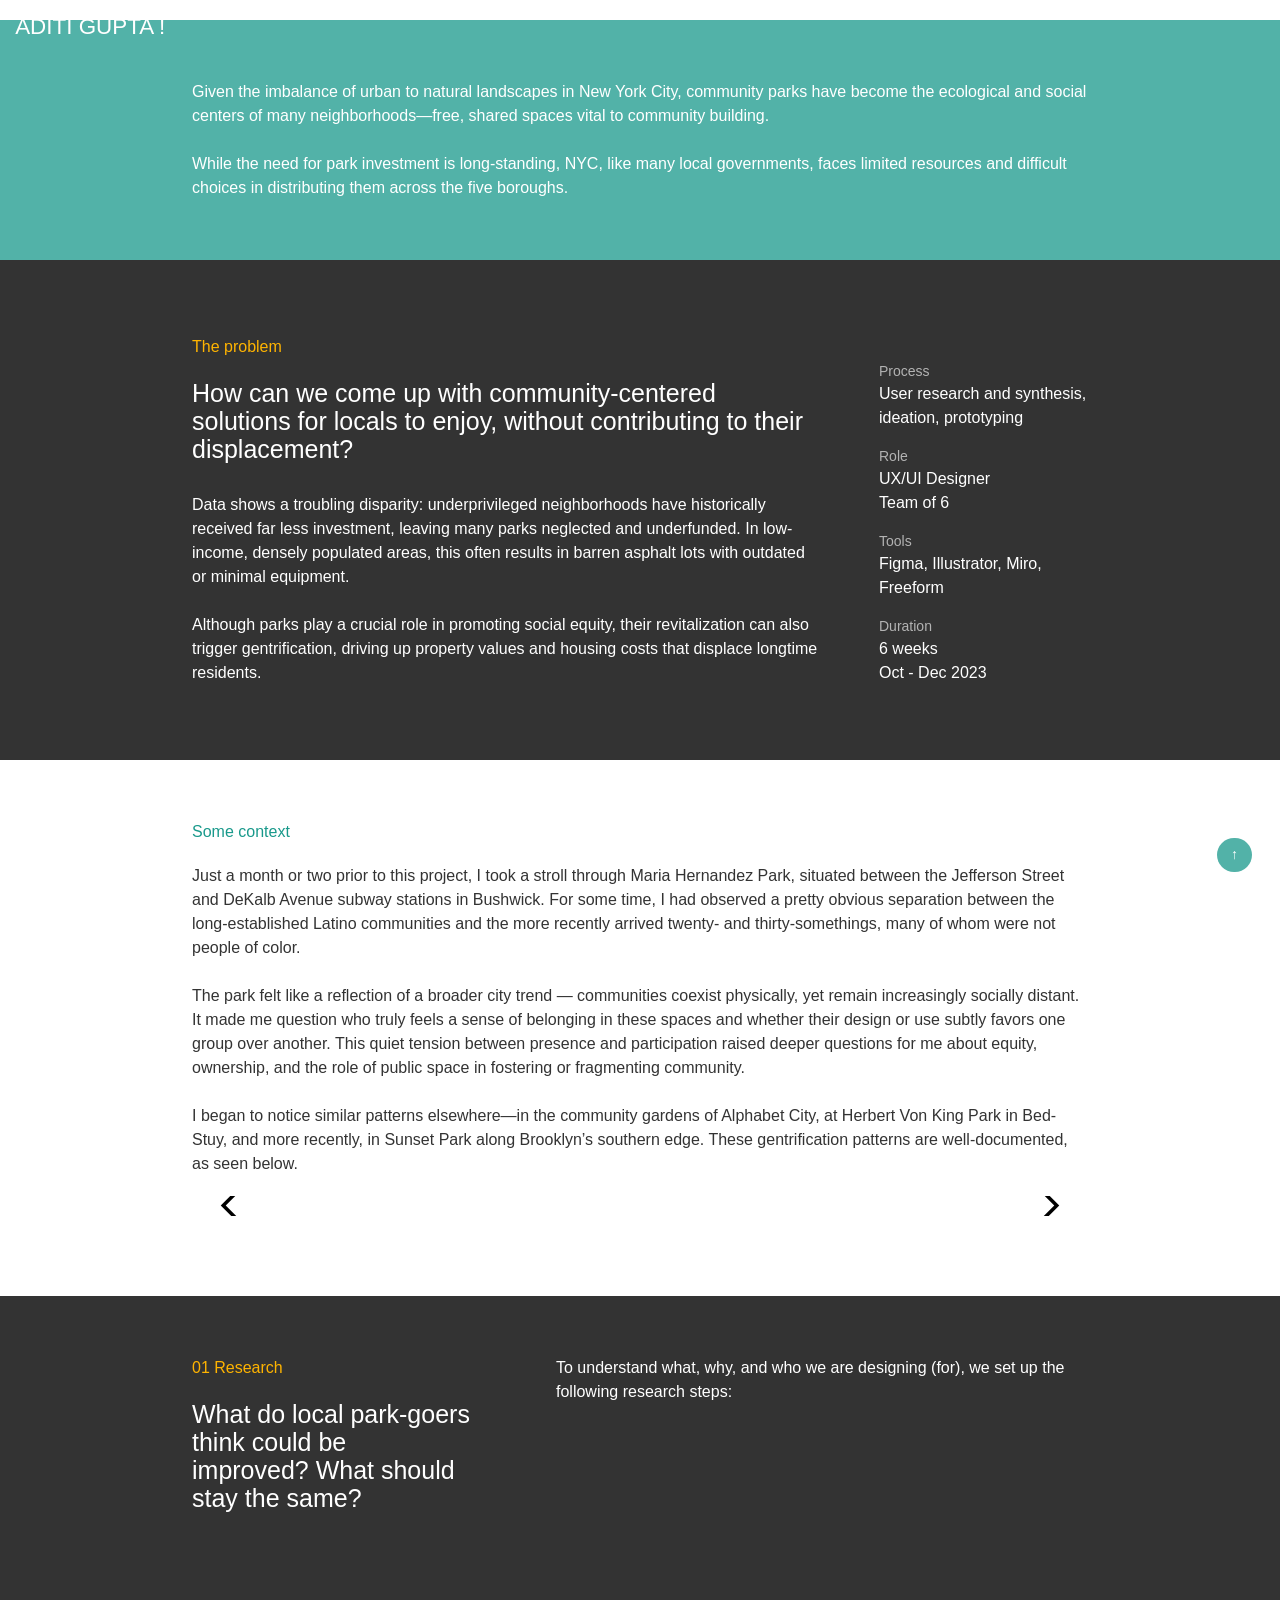
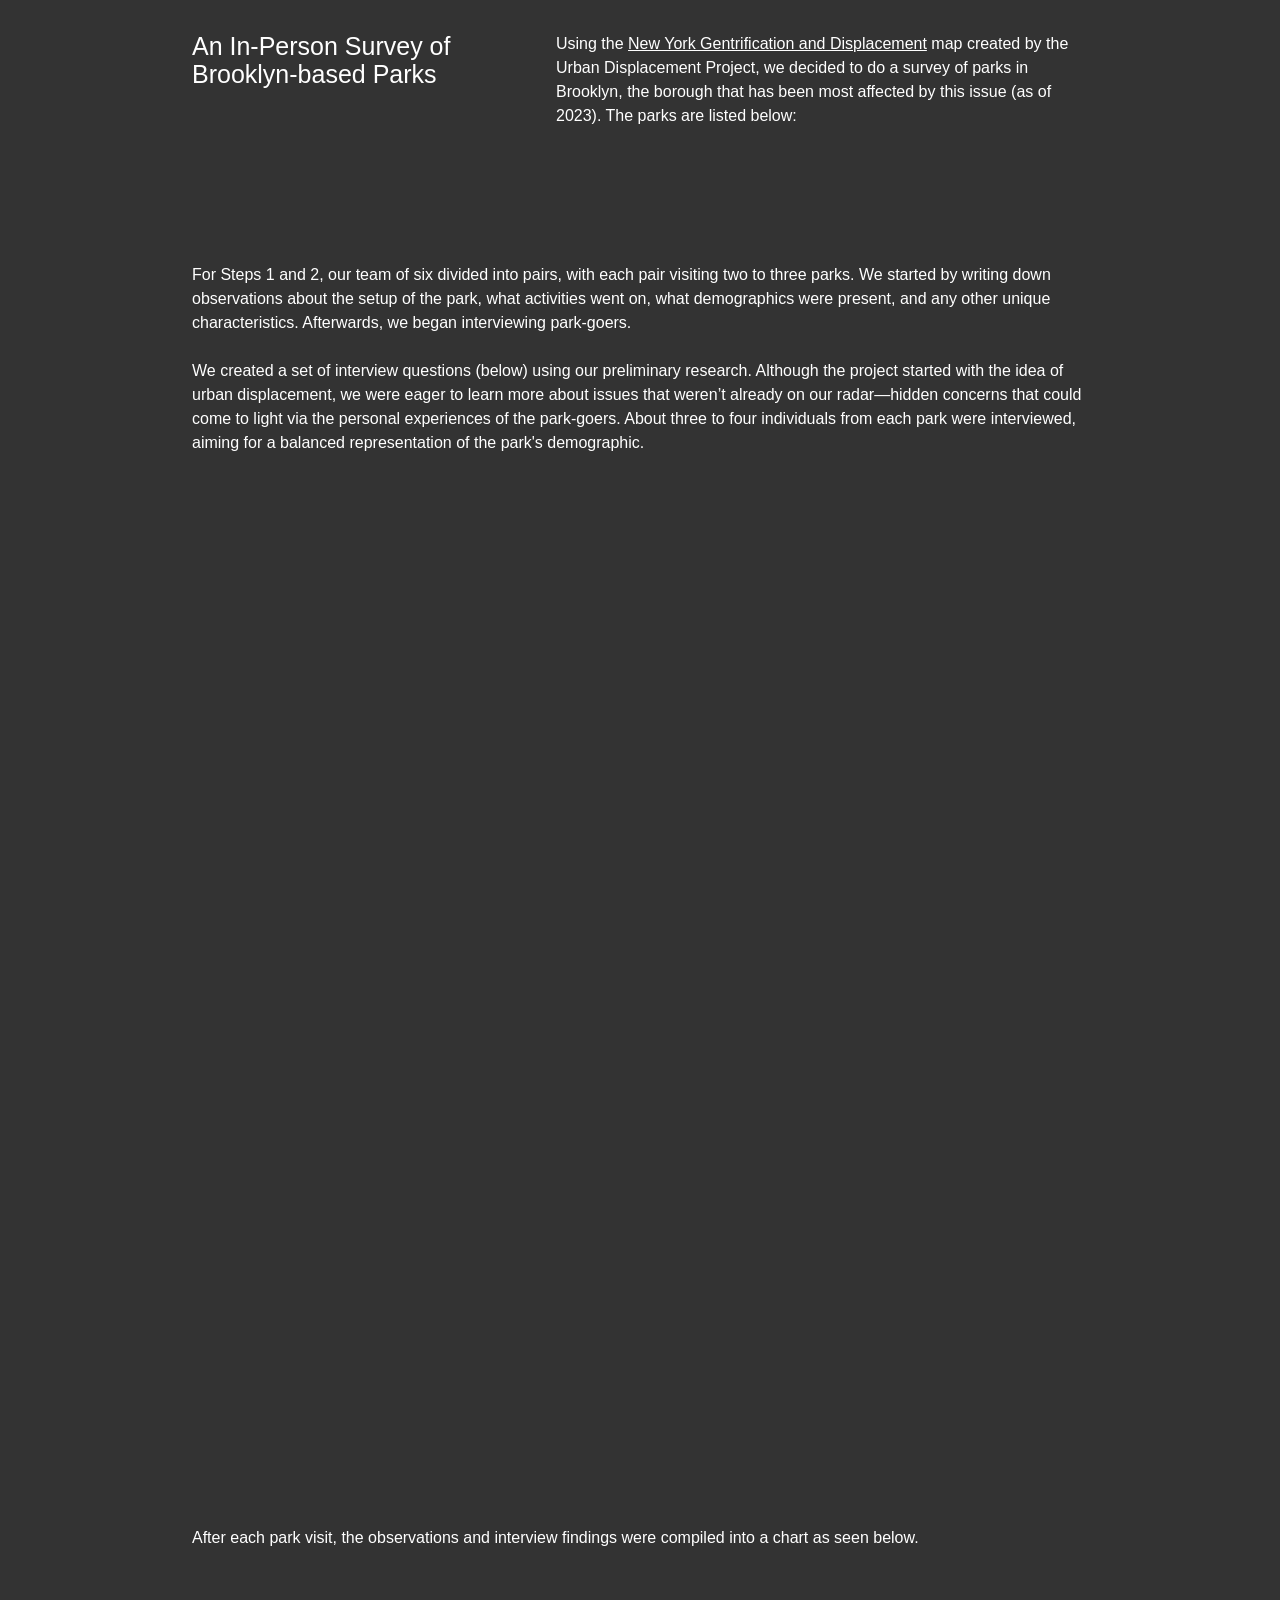
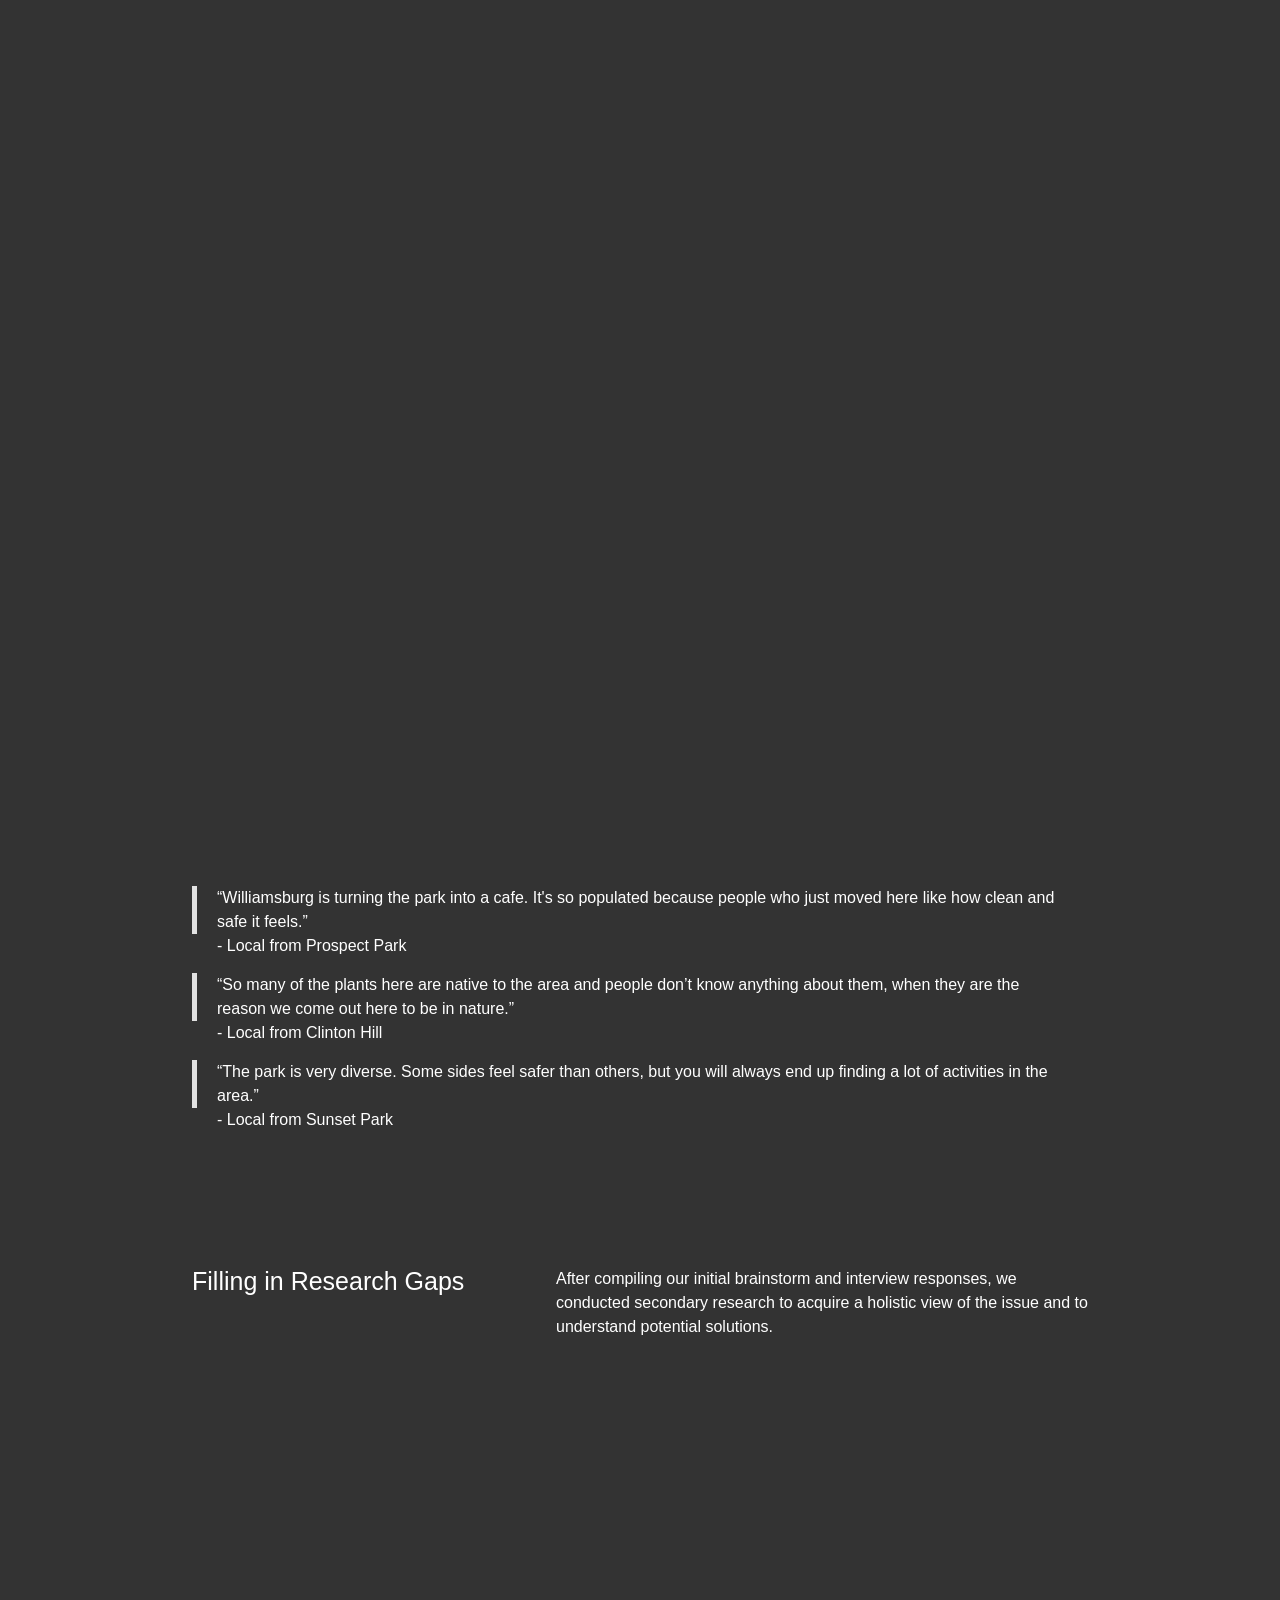
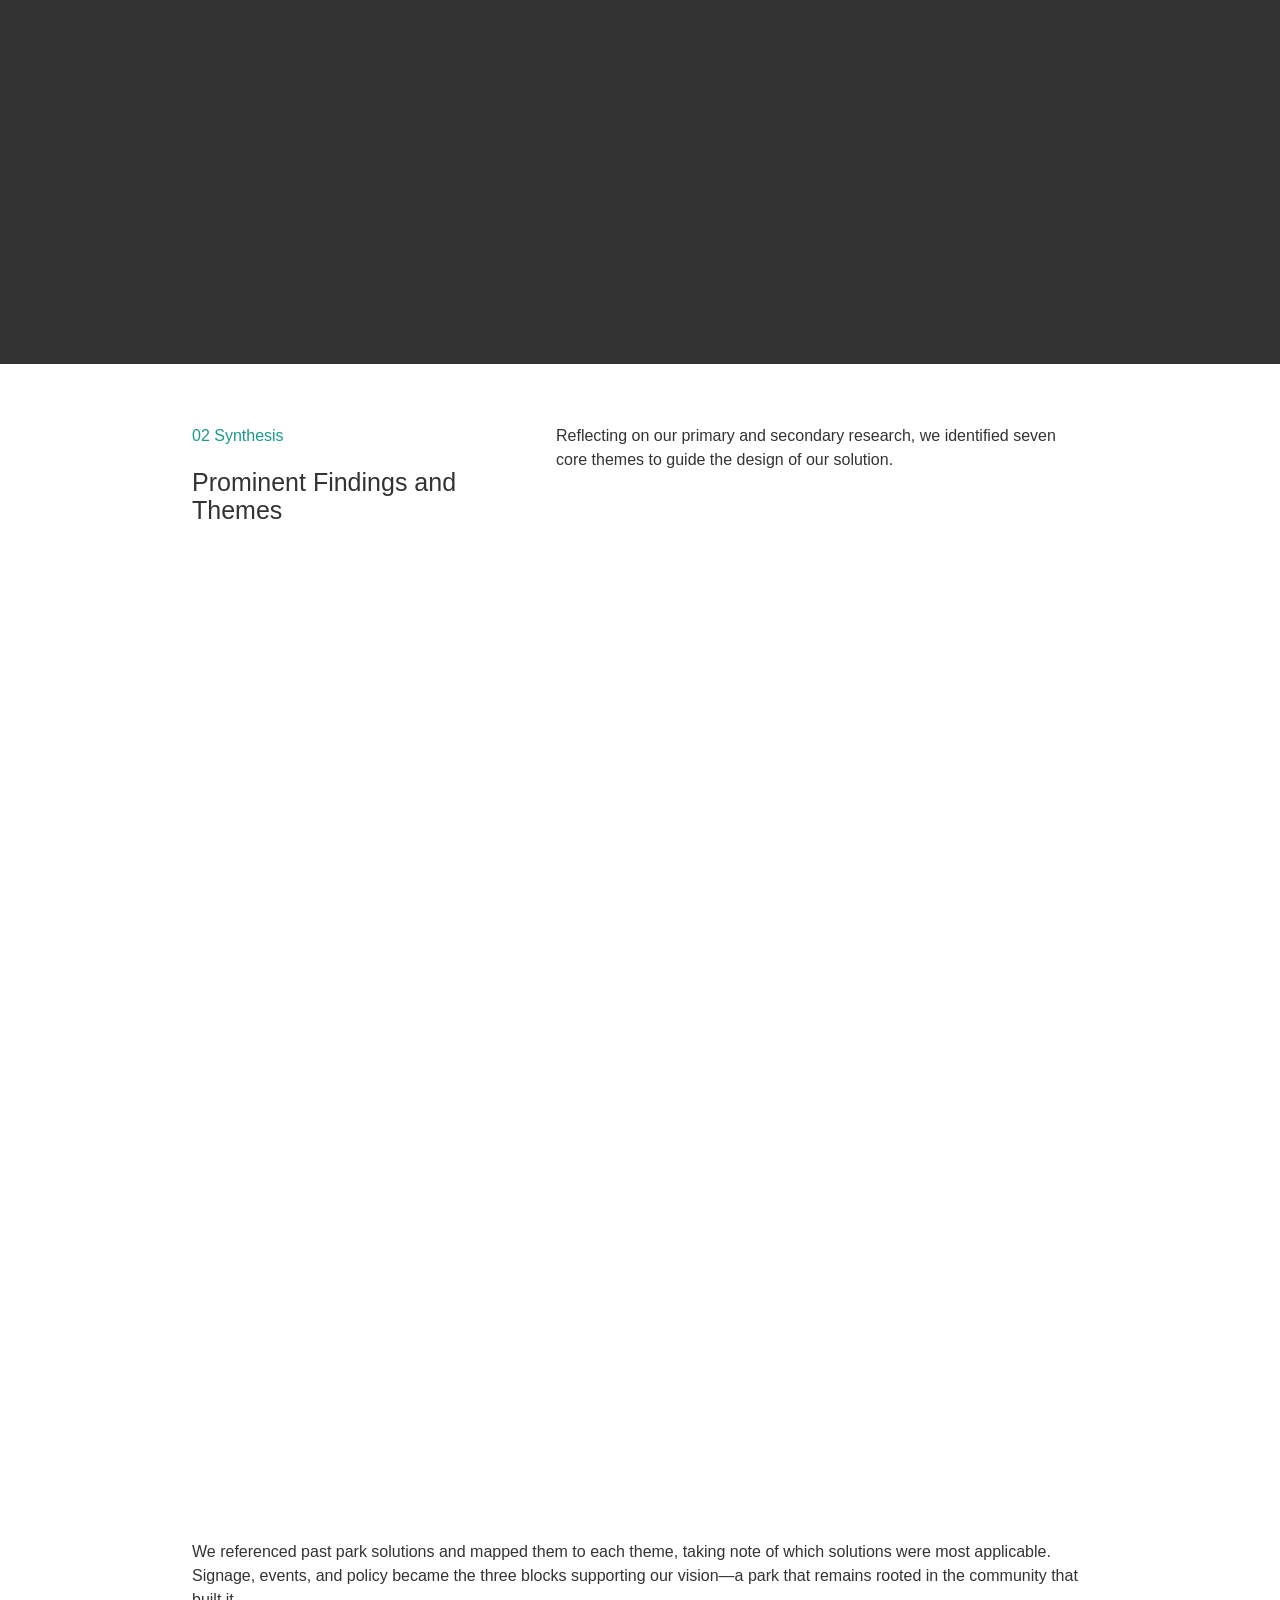
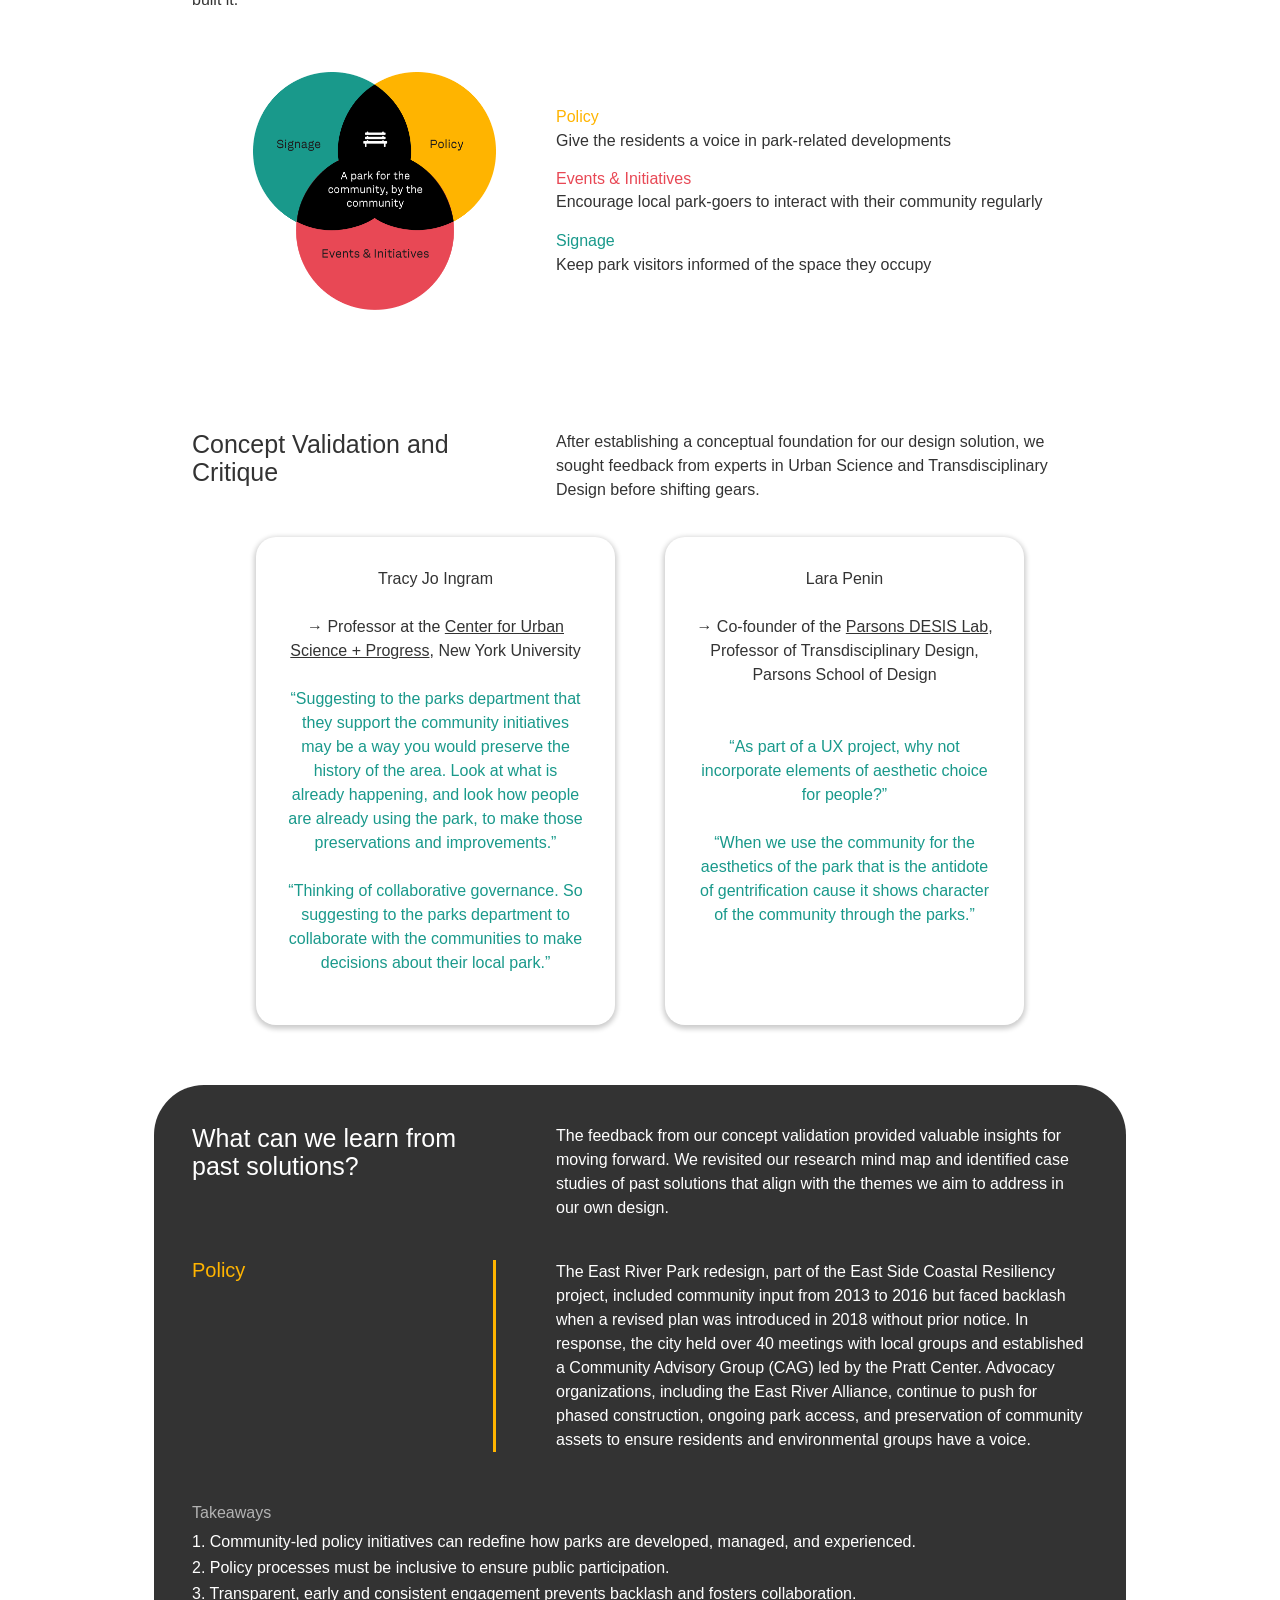
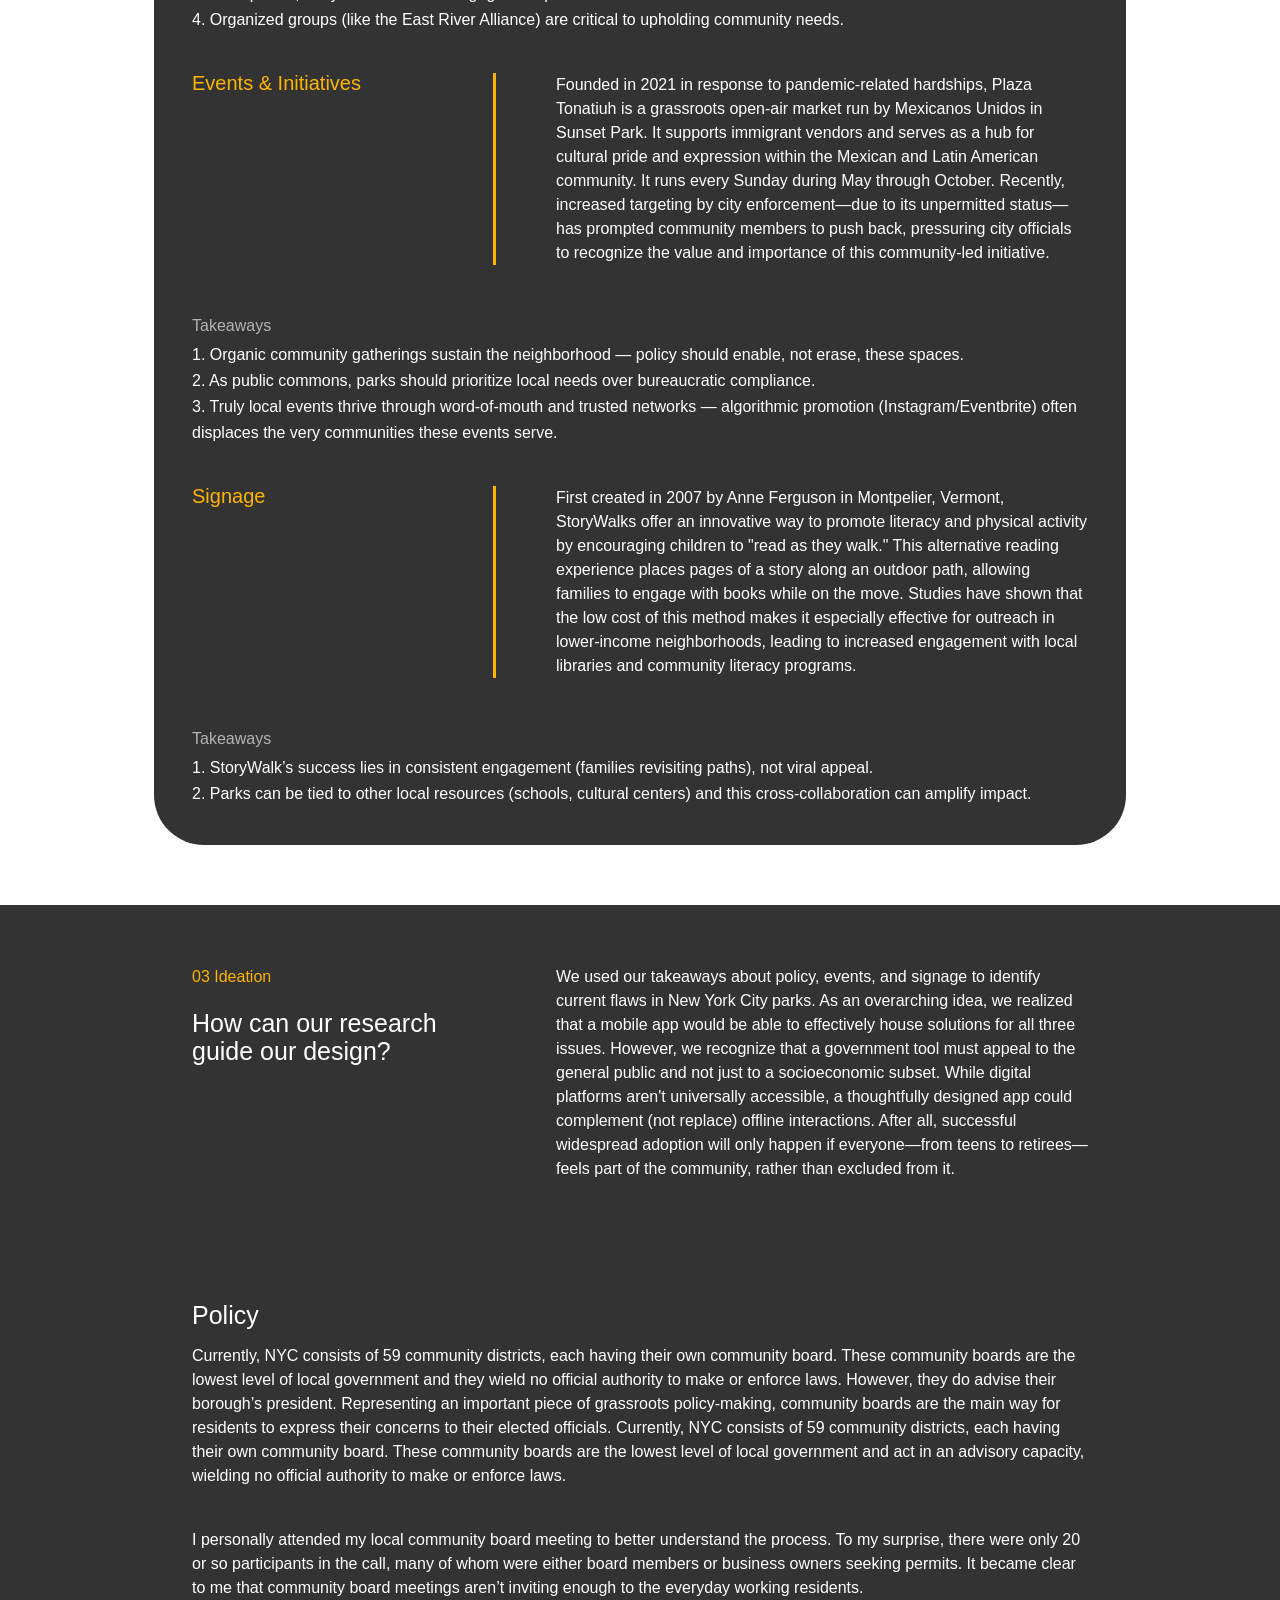
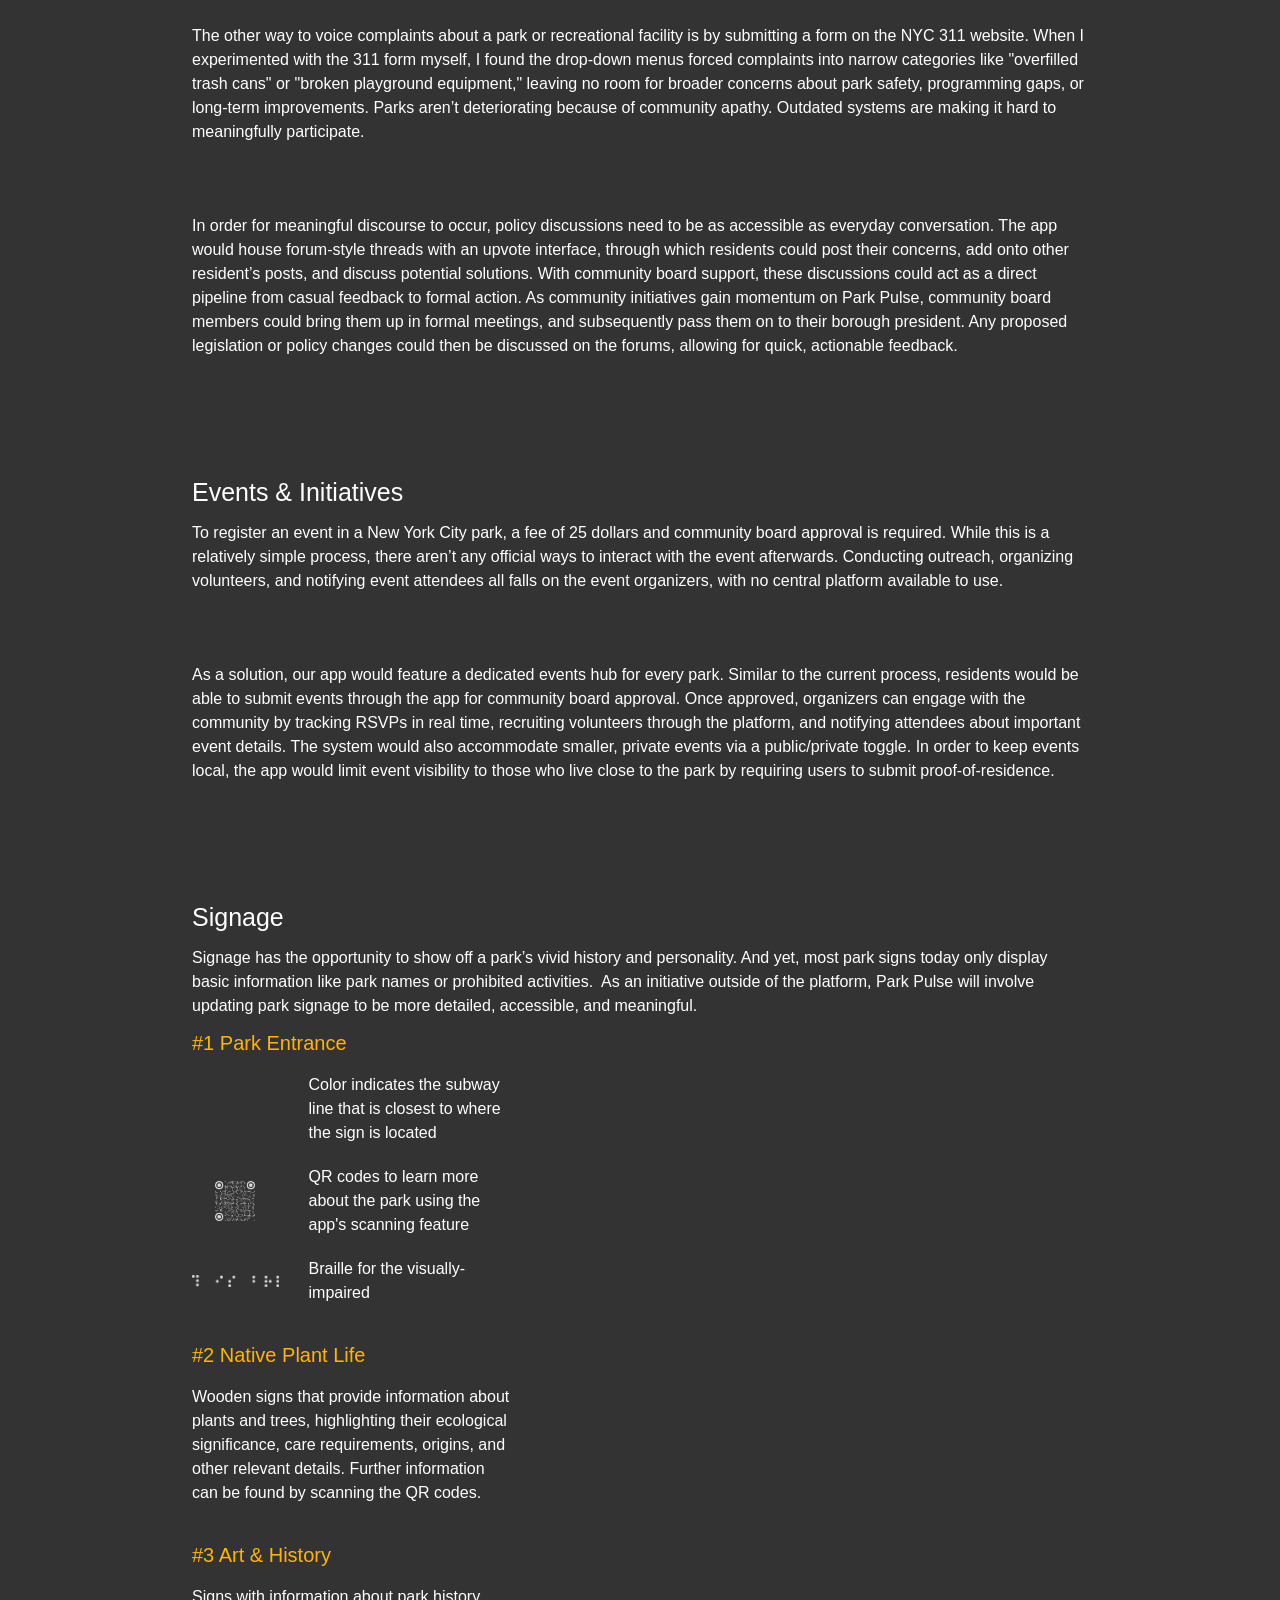
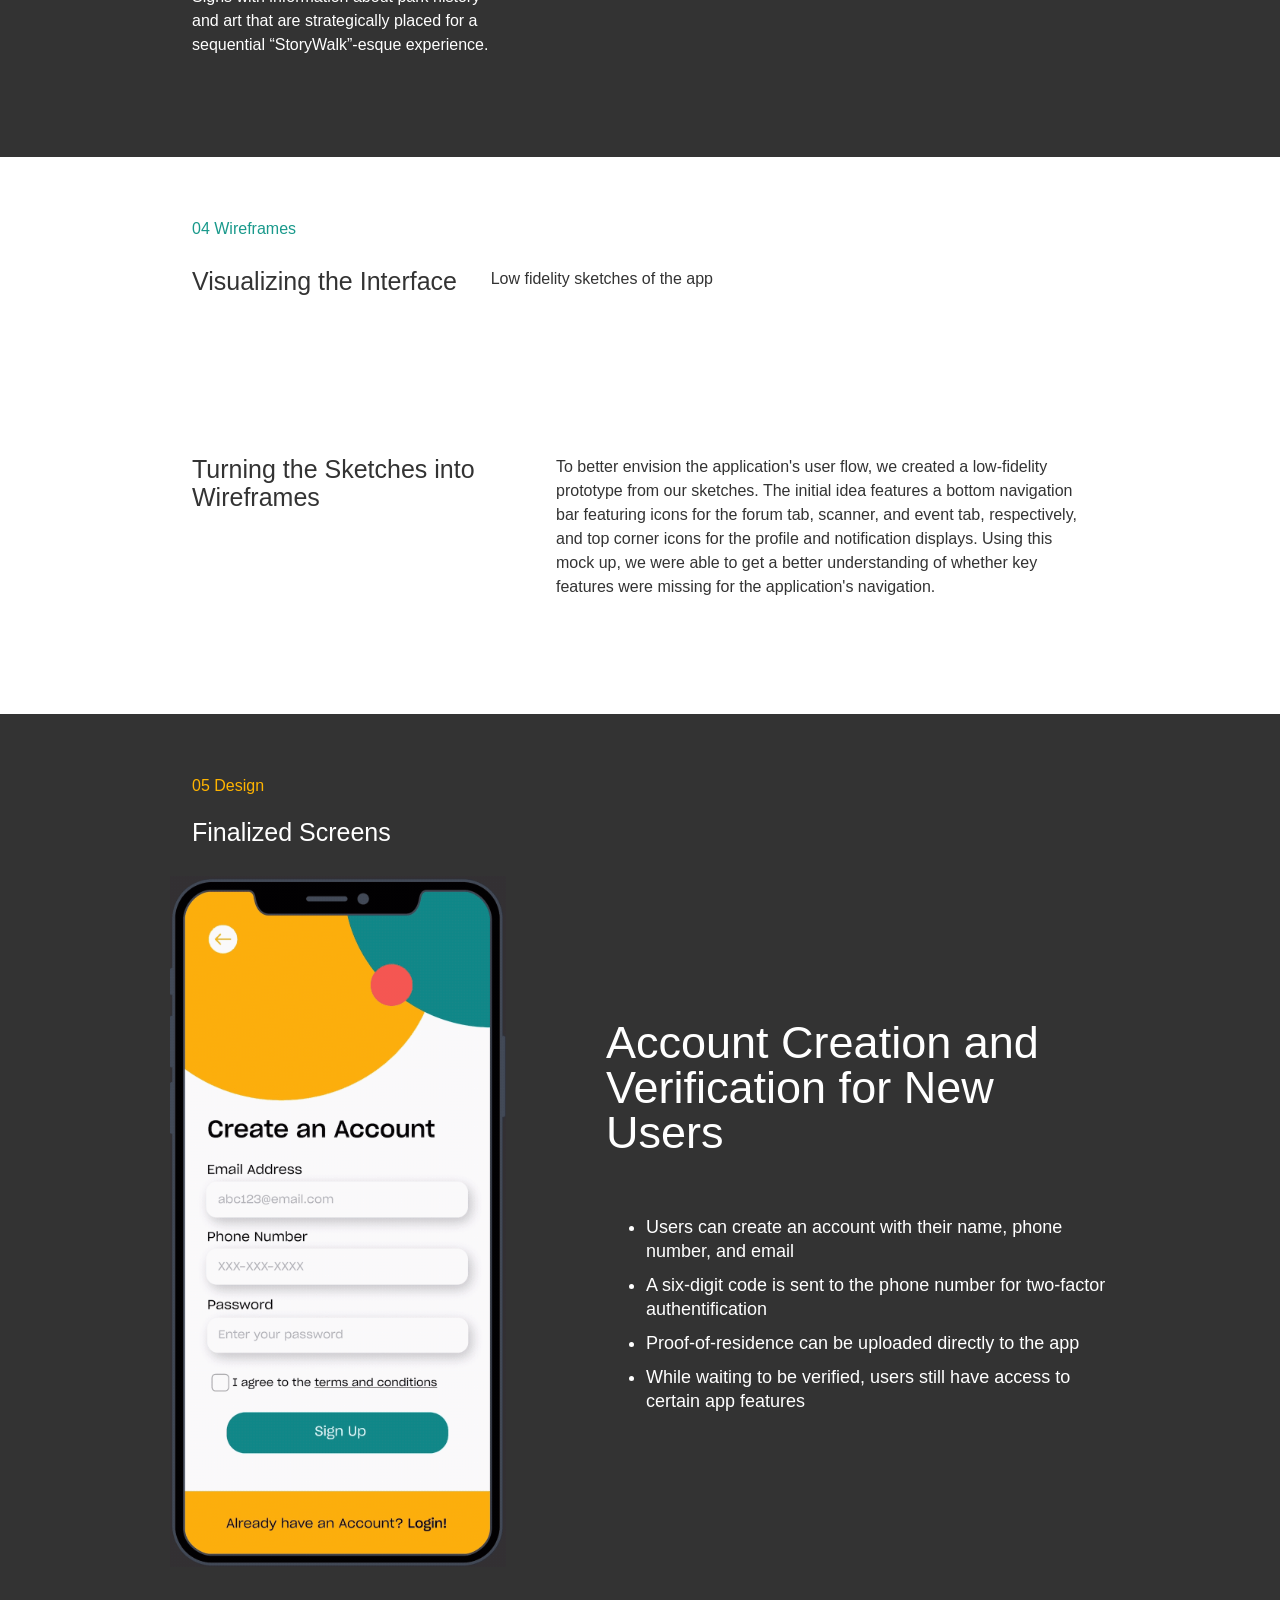
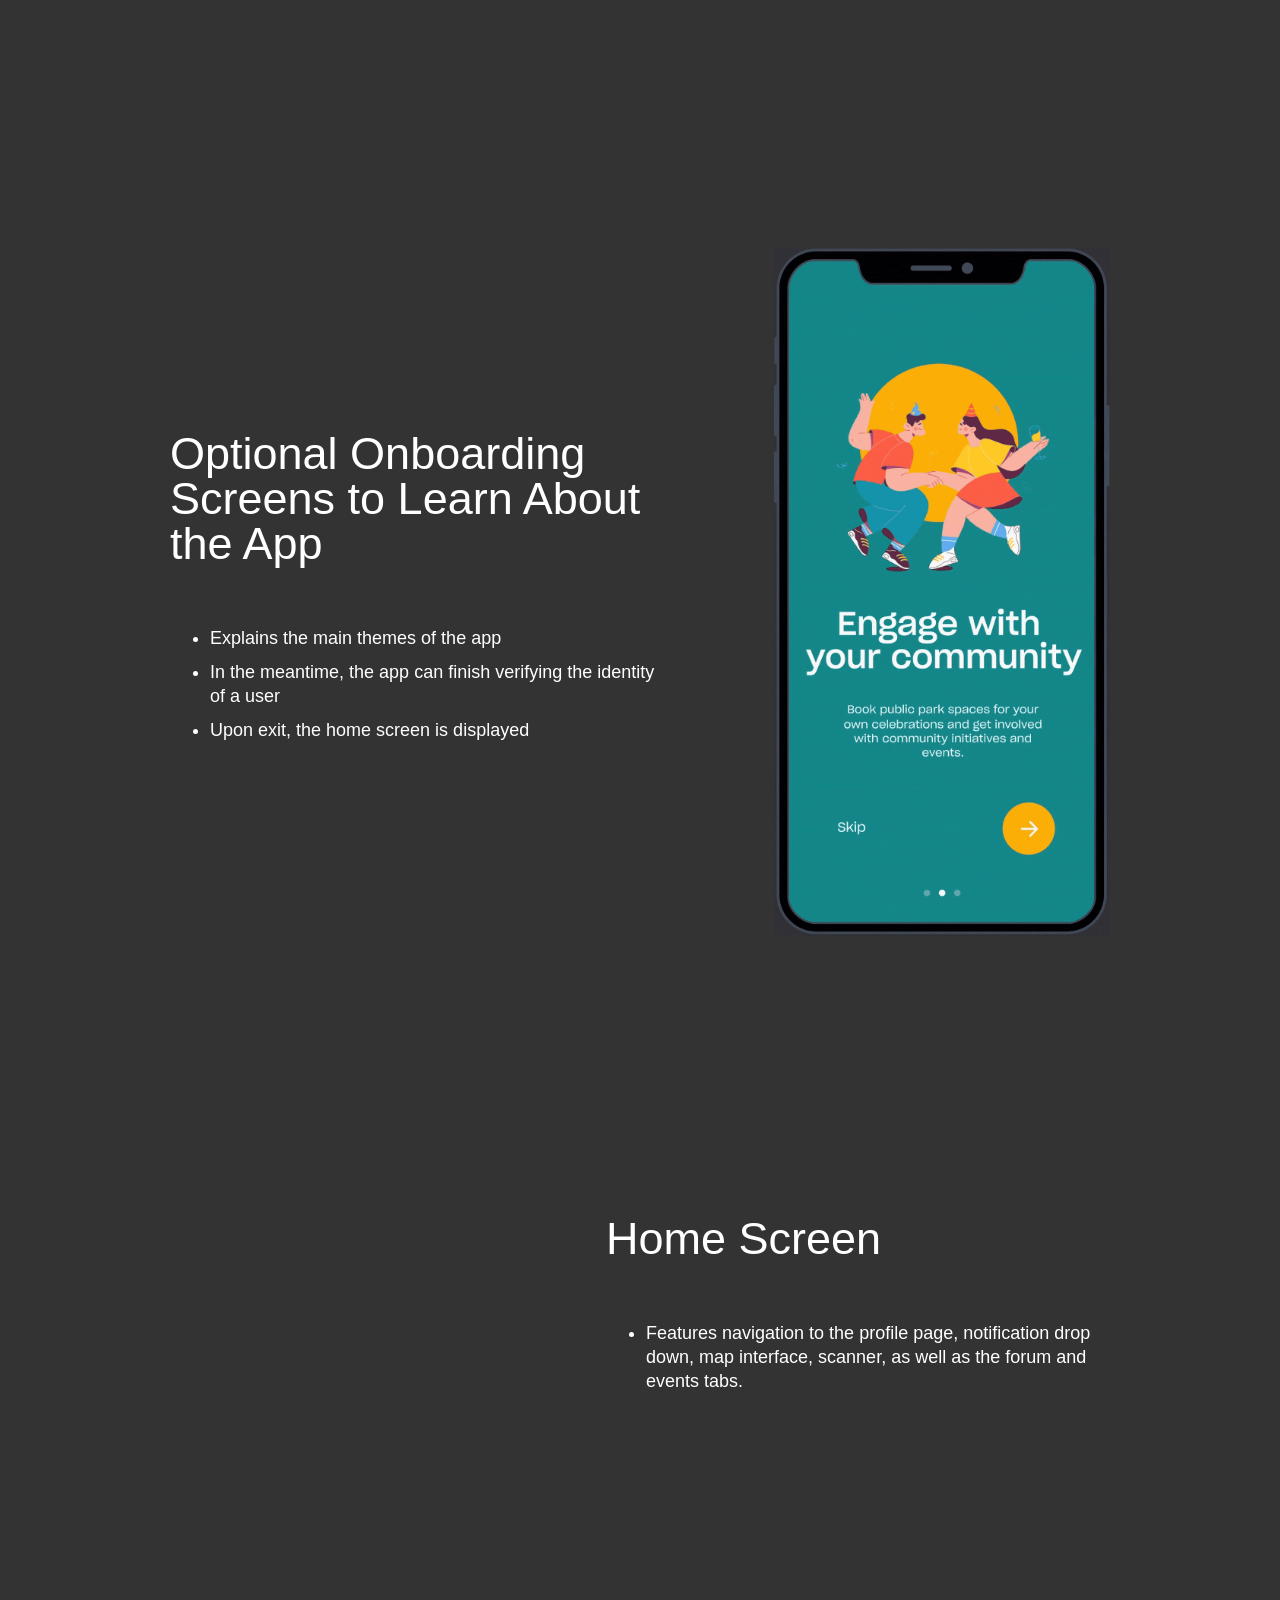
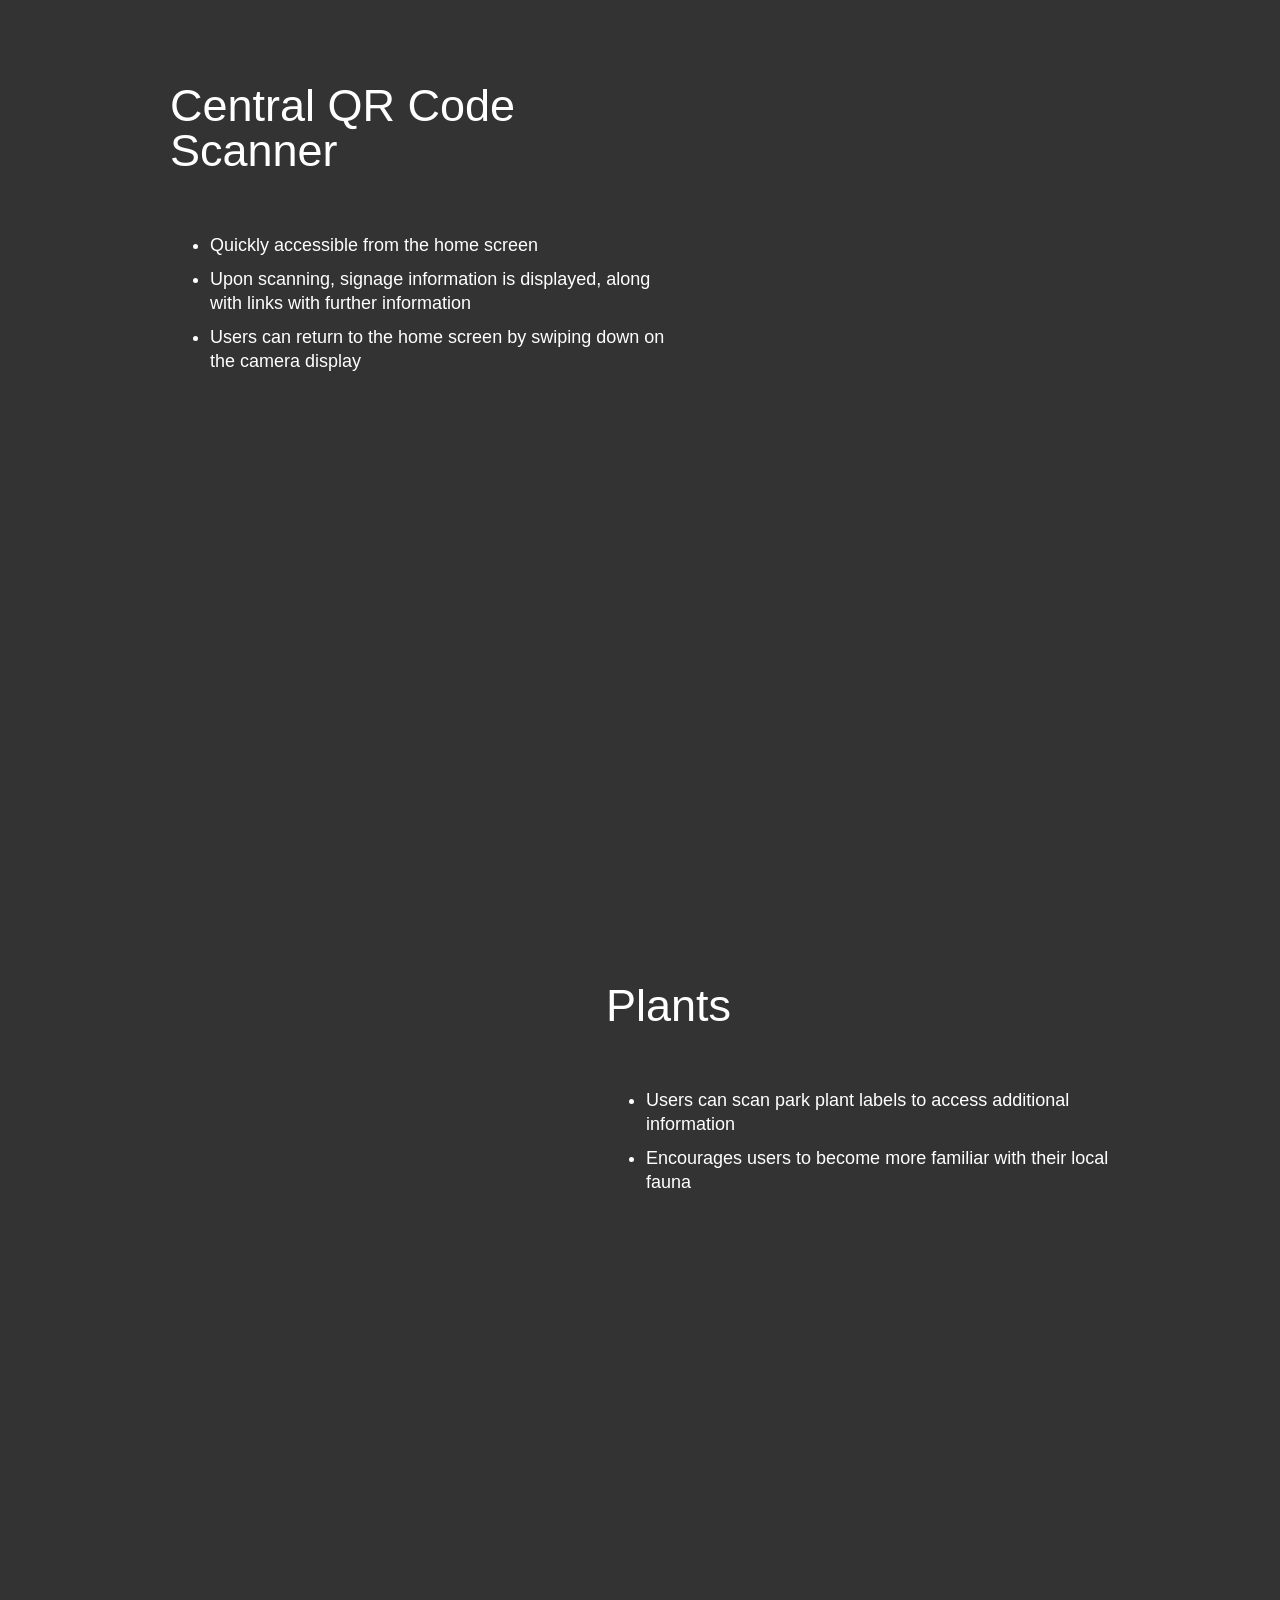
==== commit 2a01f2ae: "changed link" ====
--- a/park-pulse.html
+++ b/park-pulse.html
@@ -68,7 +68,9 @@
       >
         <div class="container-2 w-container">
           <nav role="navigation" class="nav-menu w-nav-menu">
-            <a href="index.html" class="nav-name w-nav-link">ADITI GUPTA !</a>
+            <a href="aditigupta.io" class="nav-name w-nav-link"
+              >ADITI GUPTA !</a
+            >
           </nav>
           <nav role="navigation" class="nav-menu right w-nav-menu">
             <a href="info.html" class="nav-link w-nav-link">INFO</a>
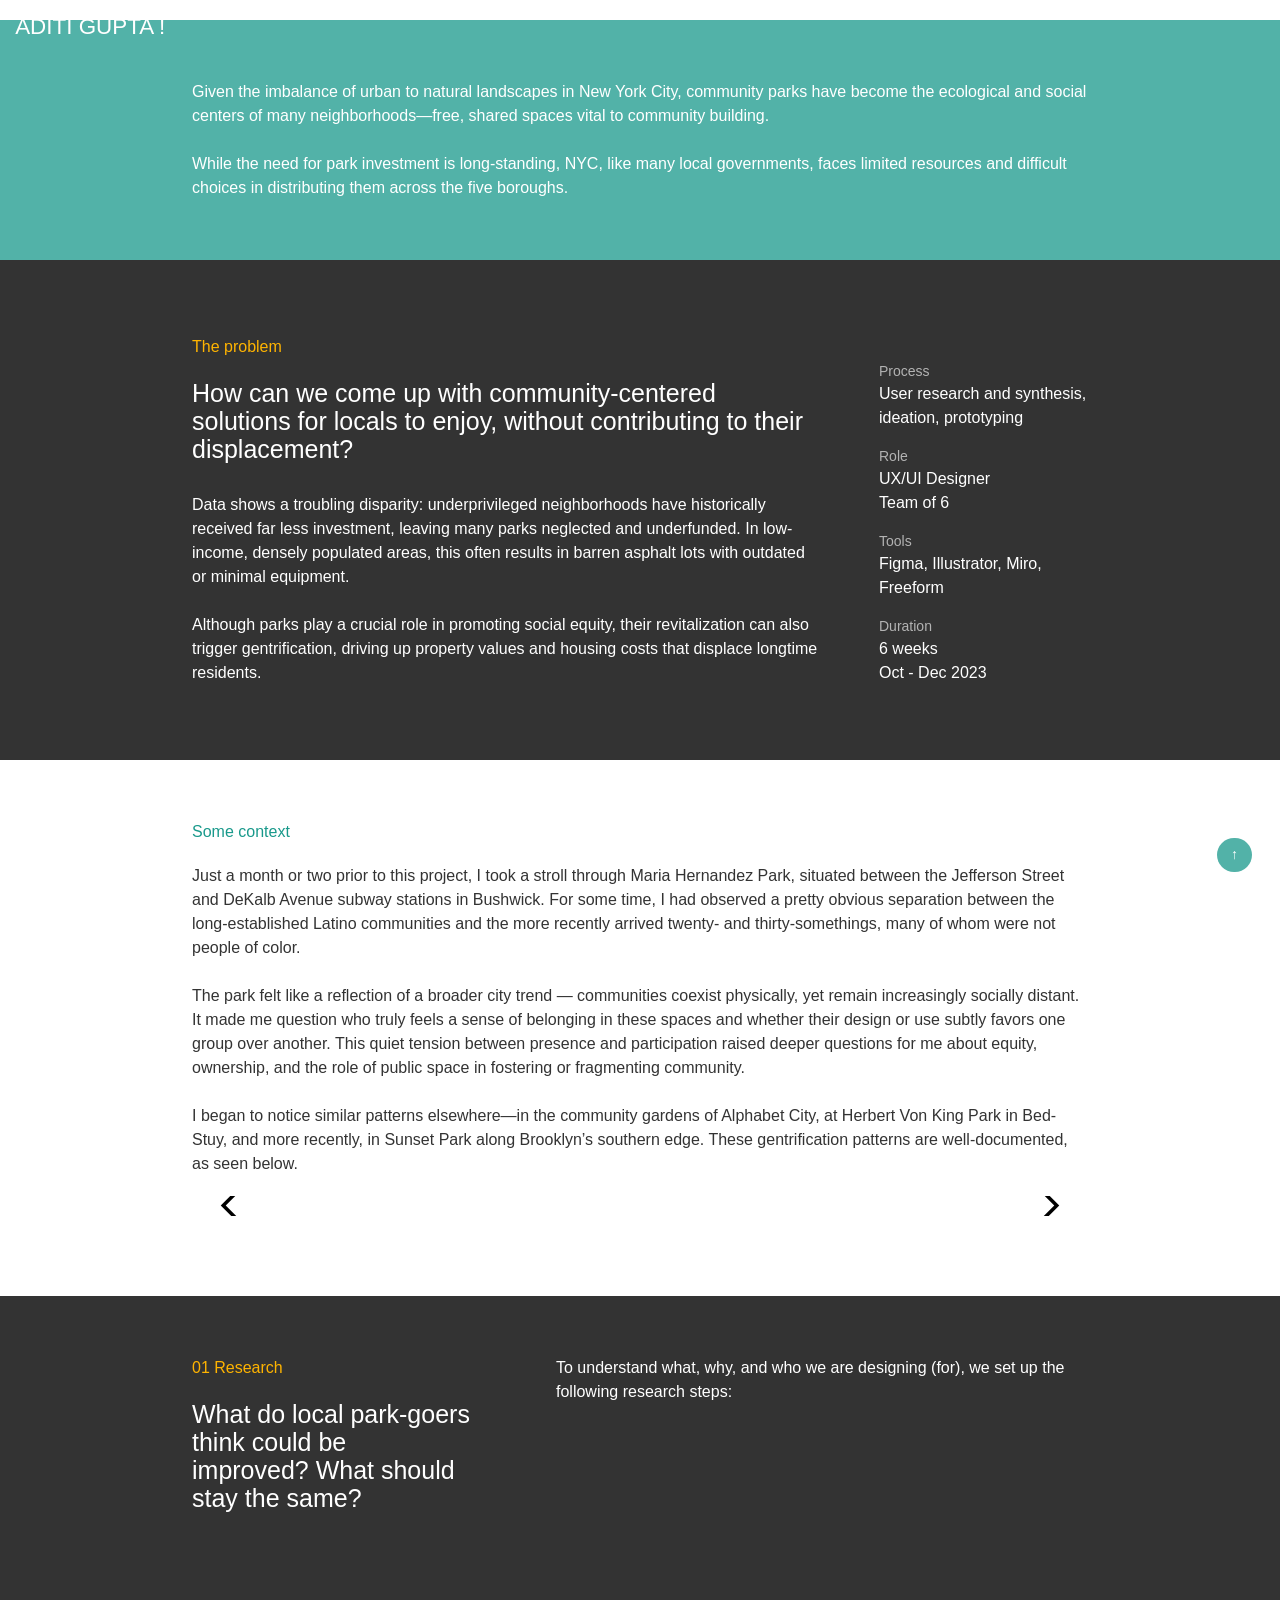
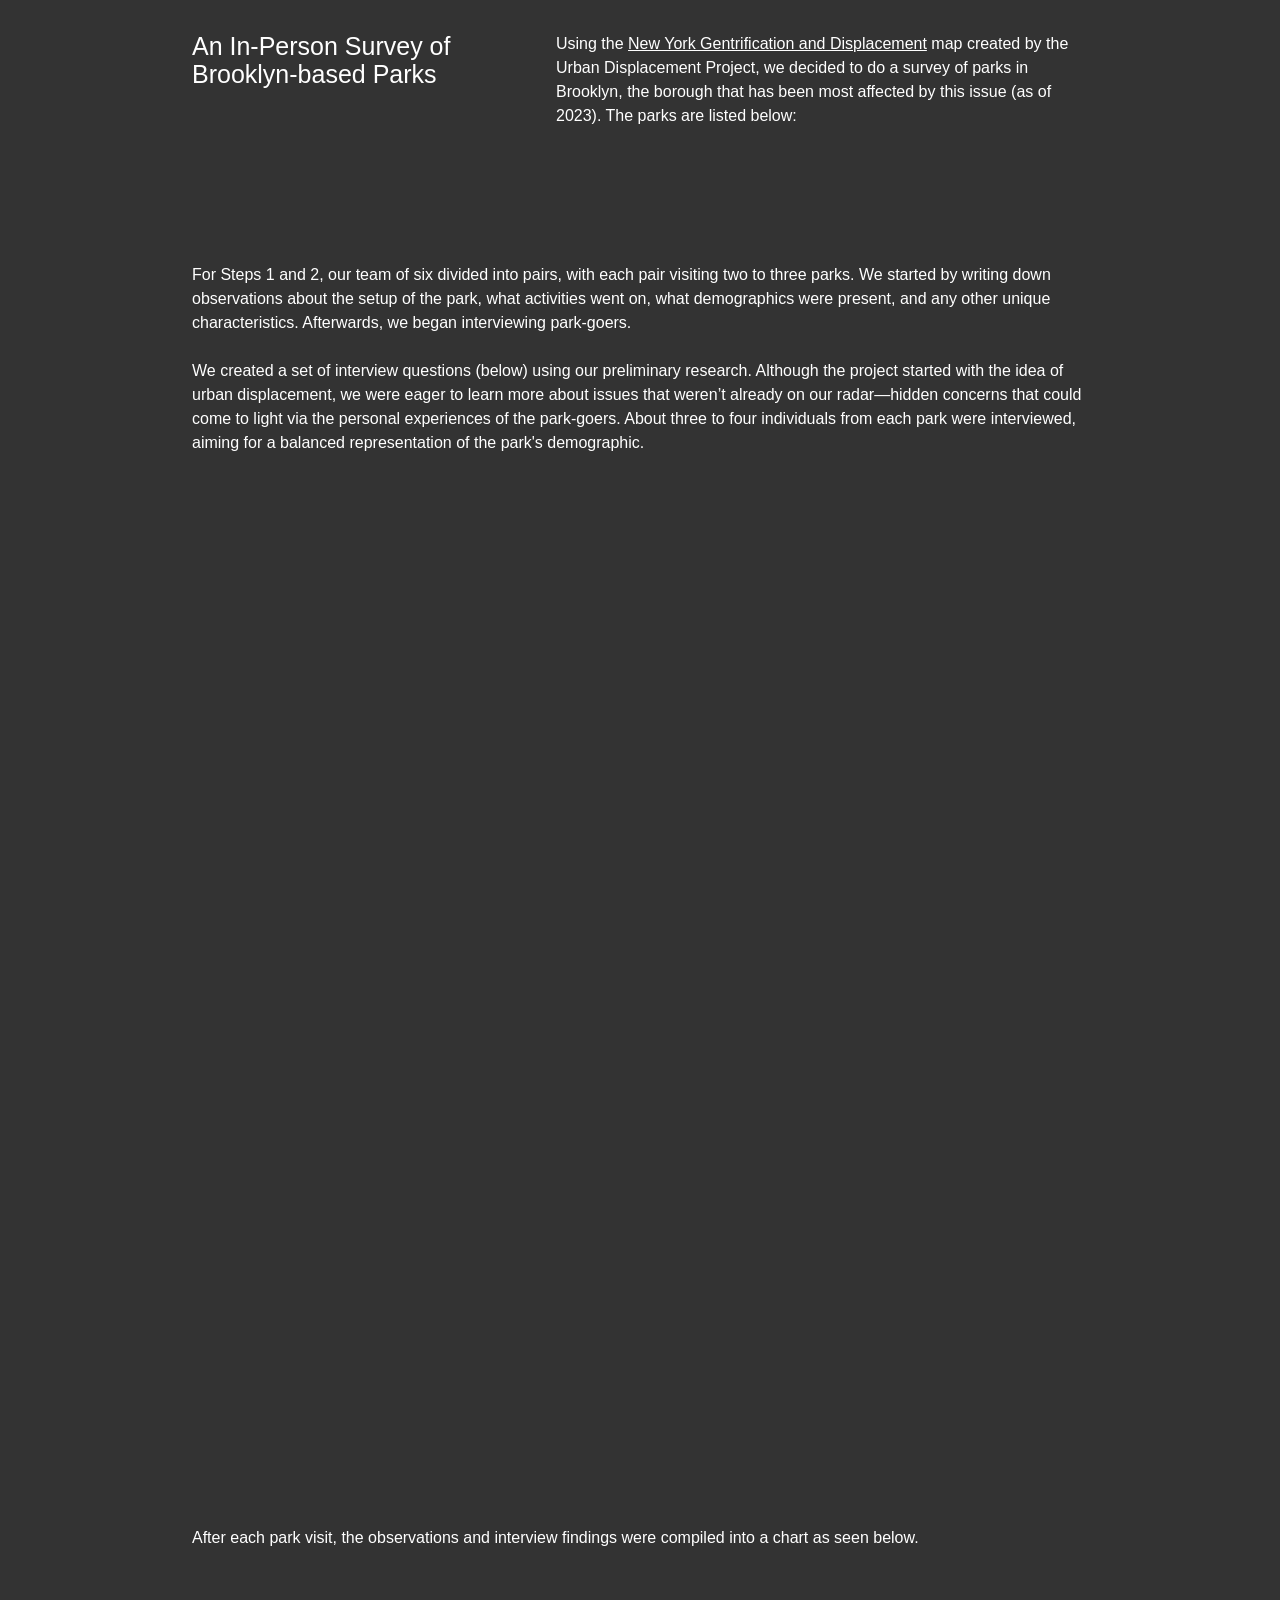
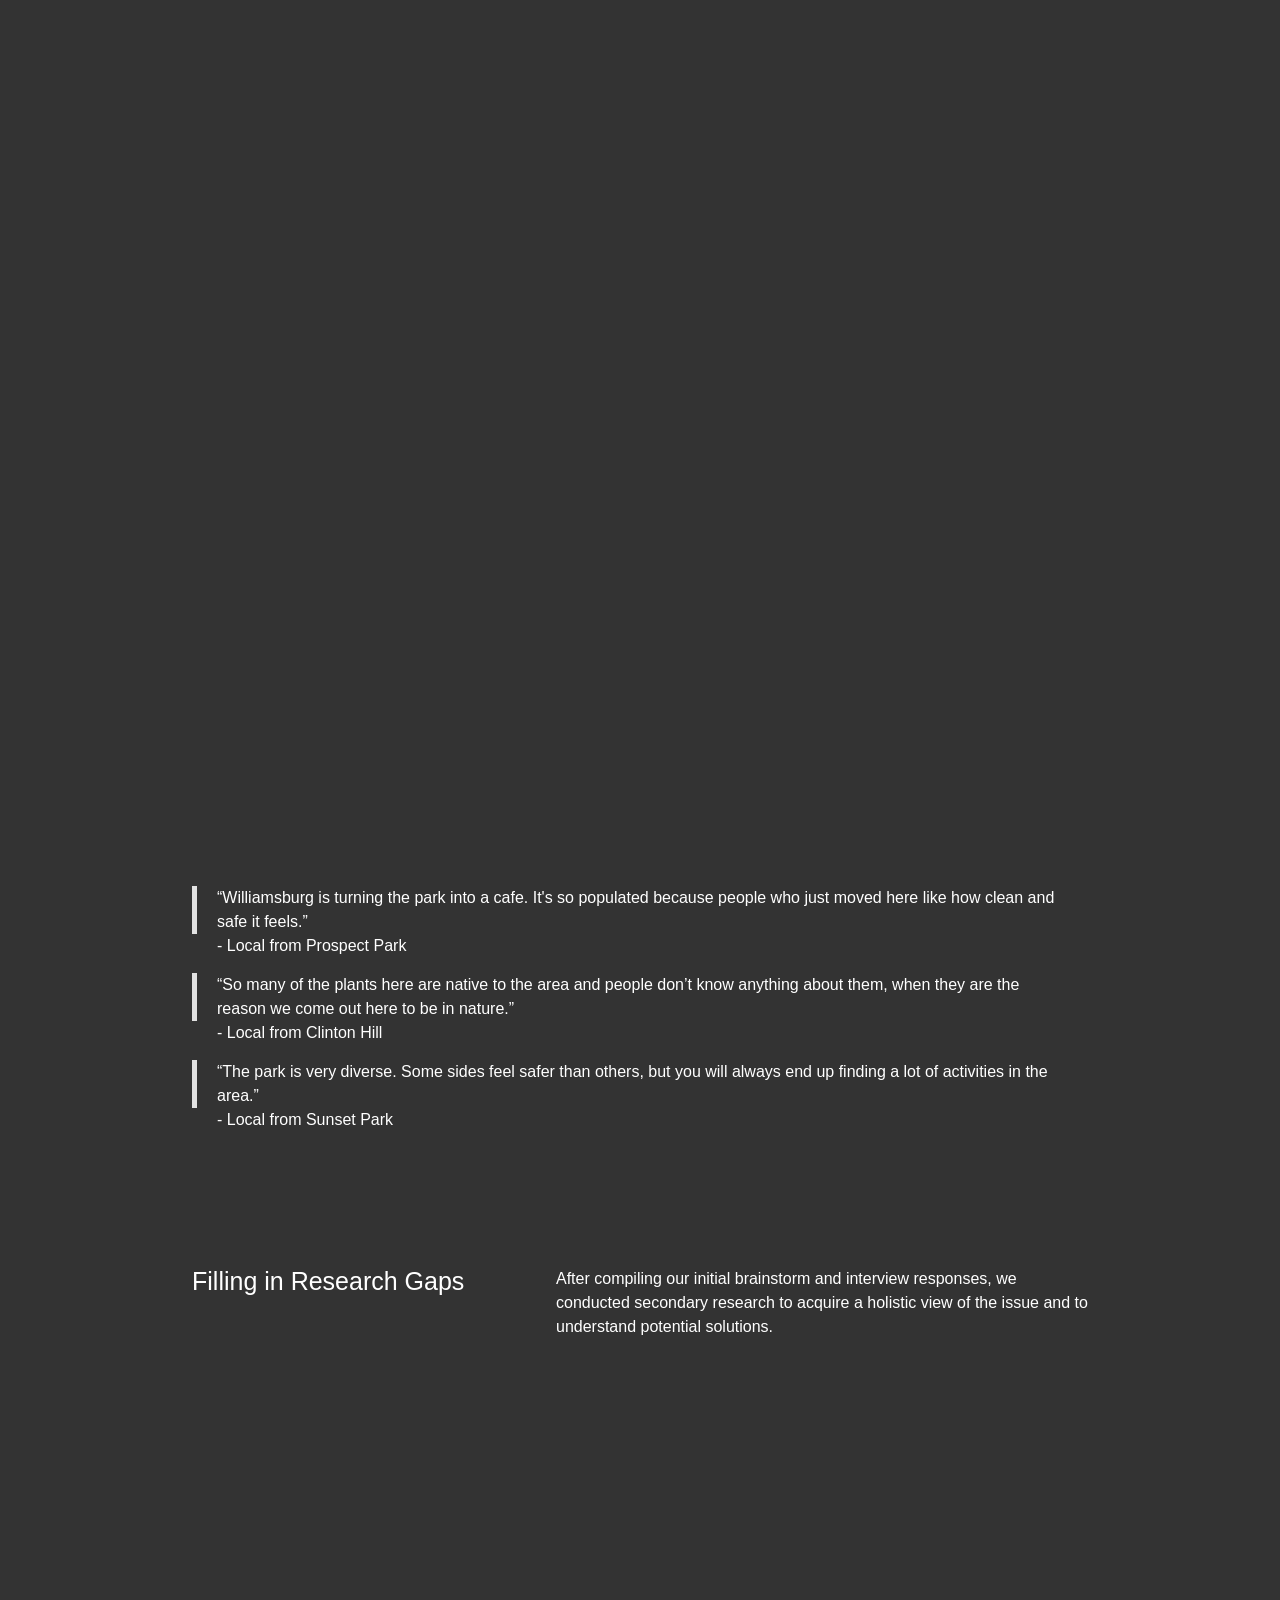
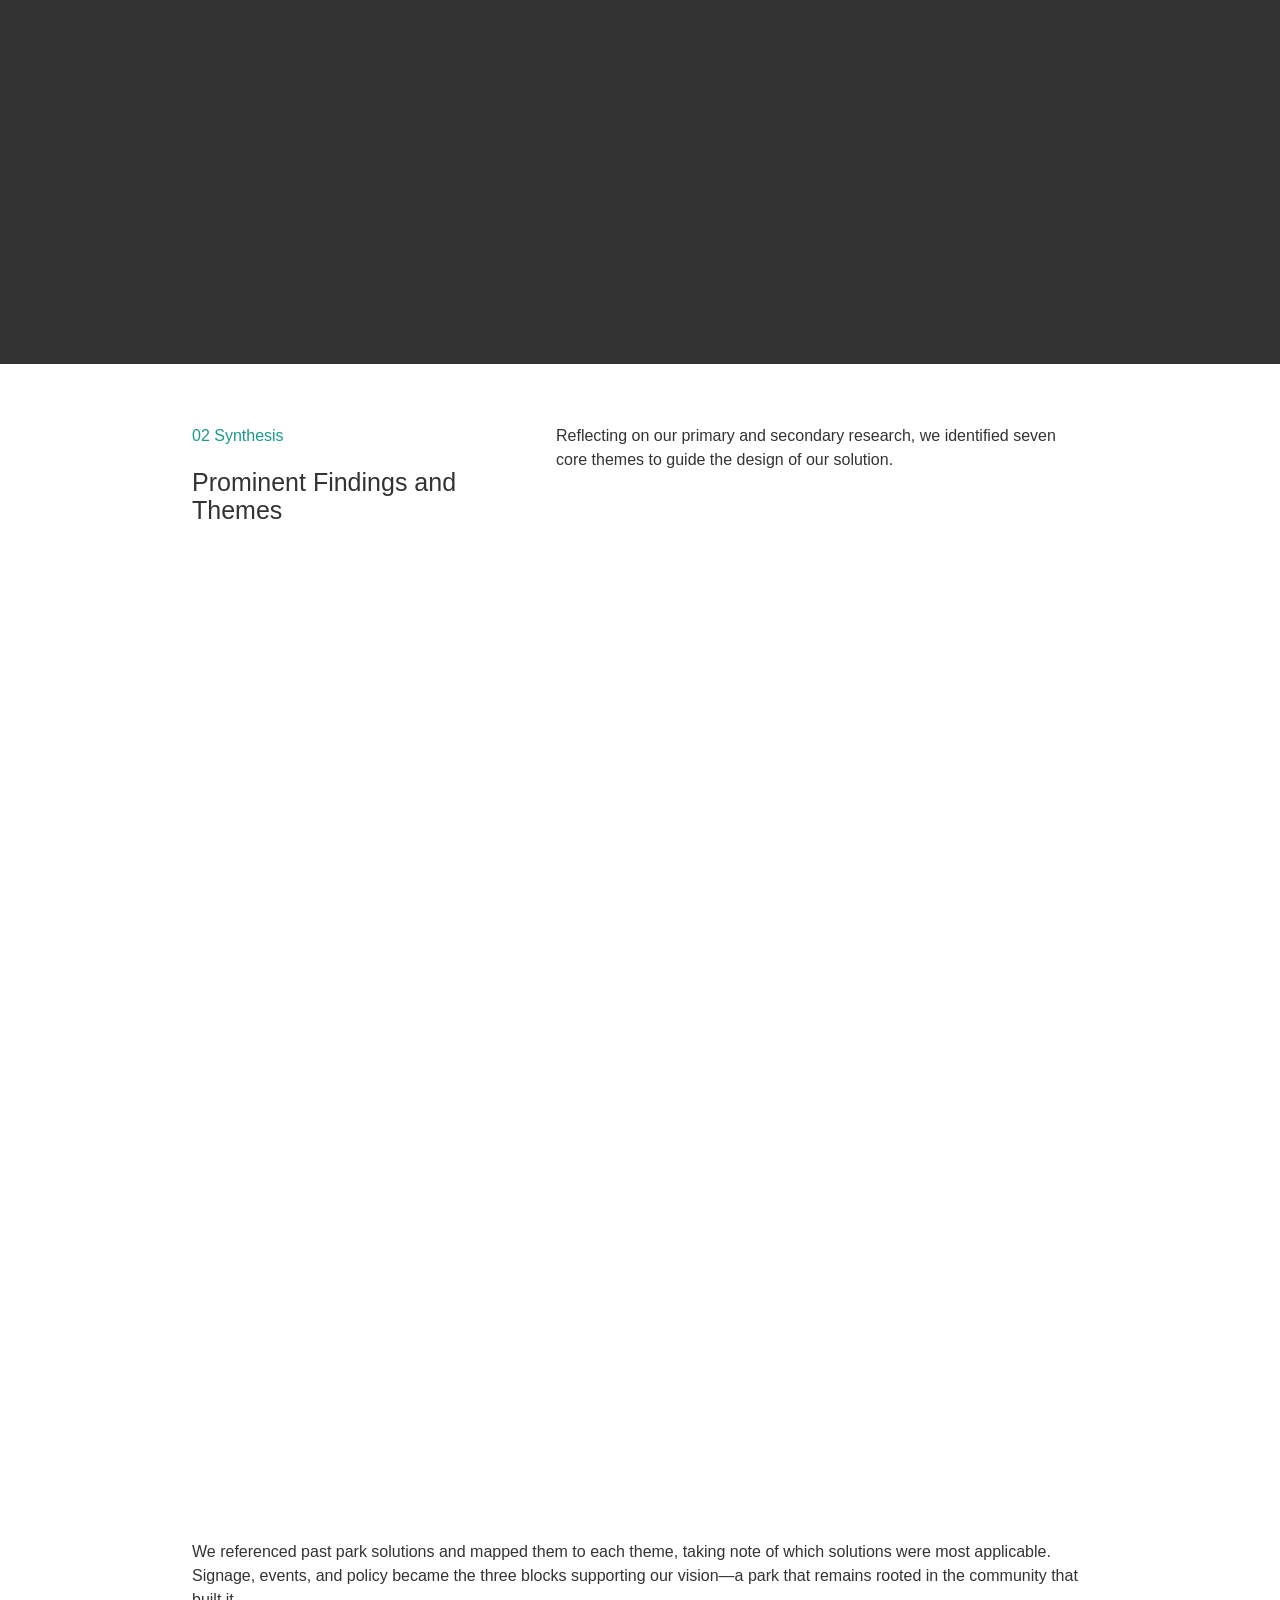
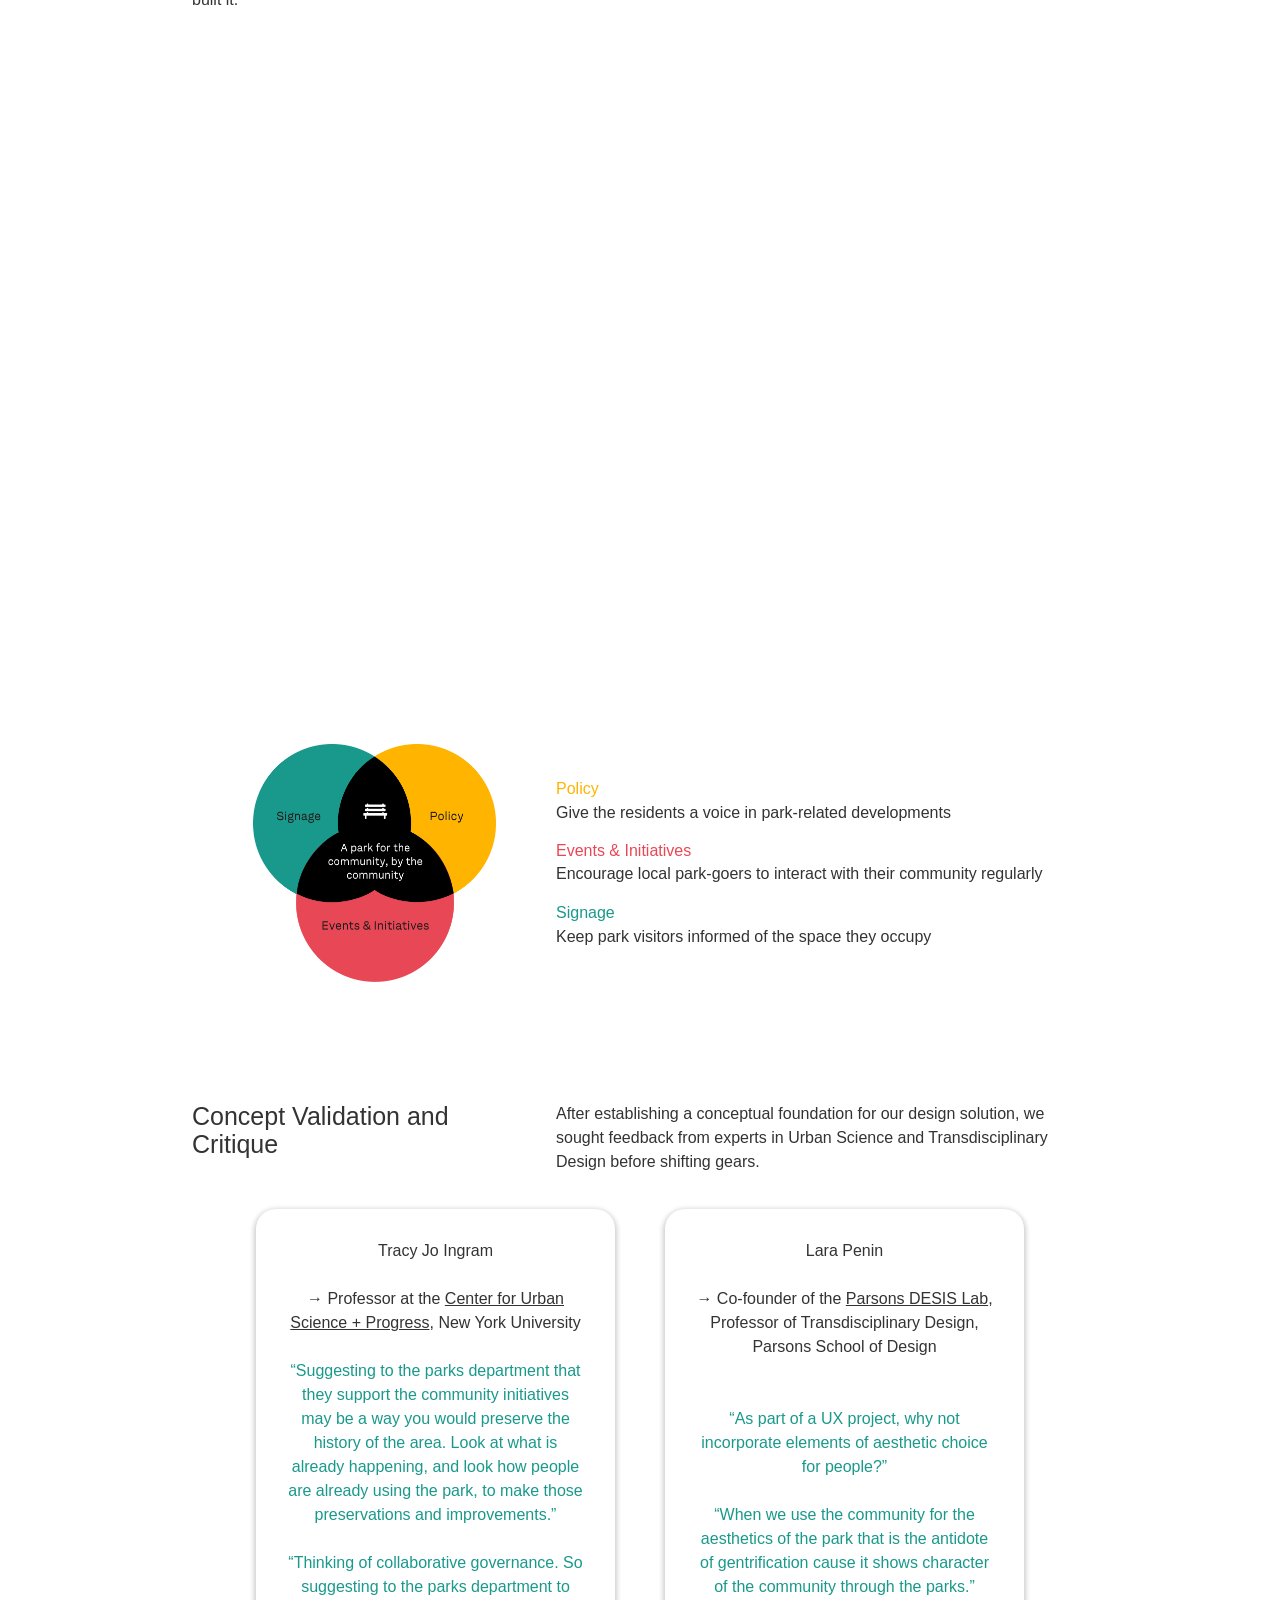
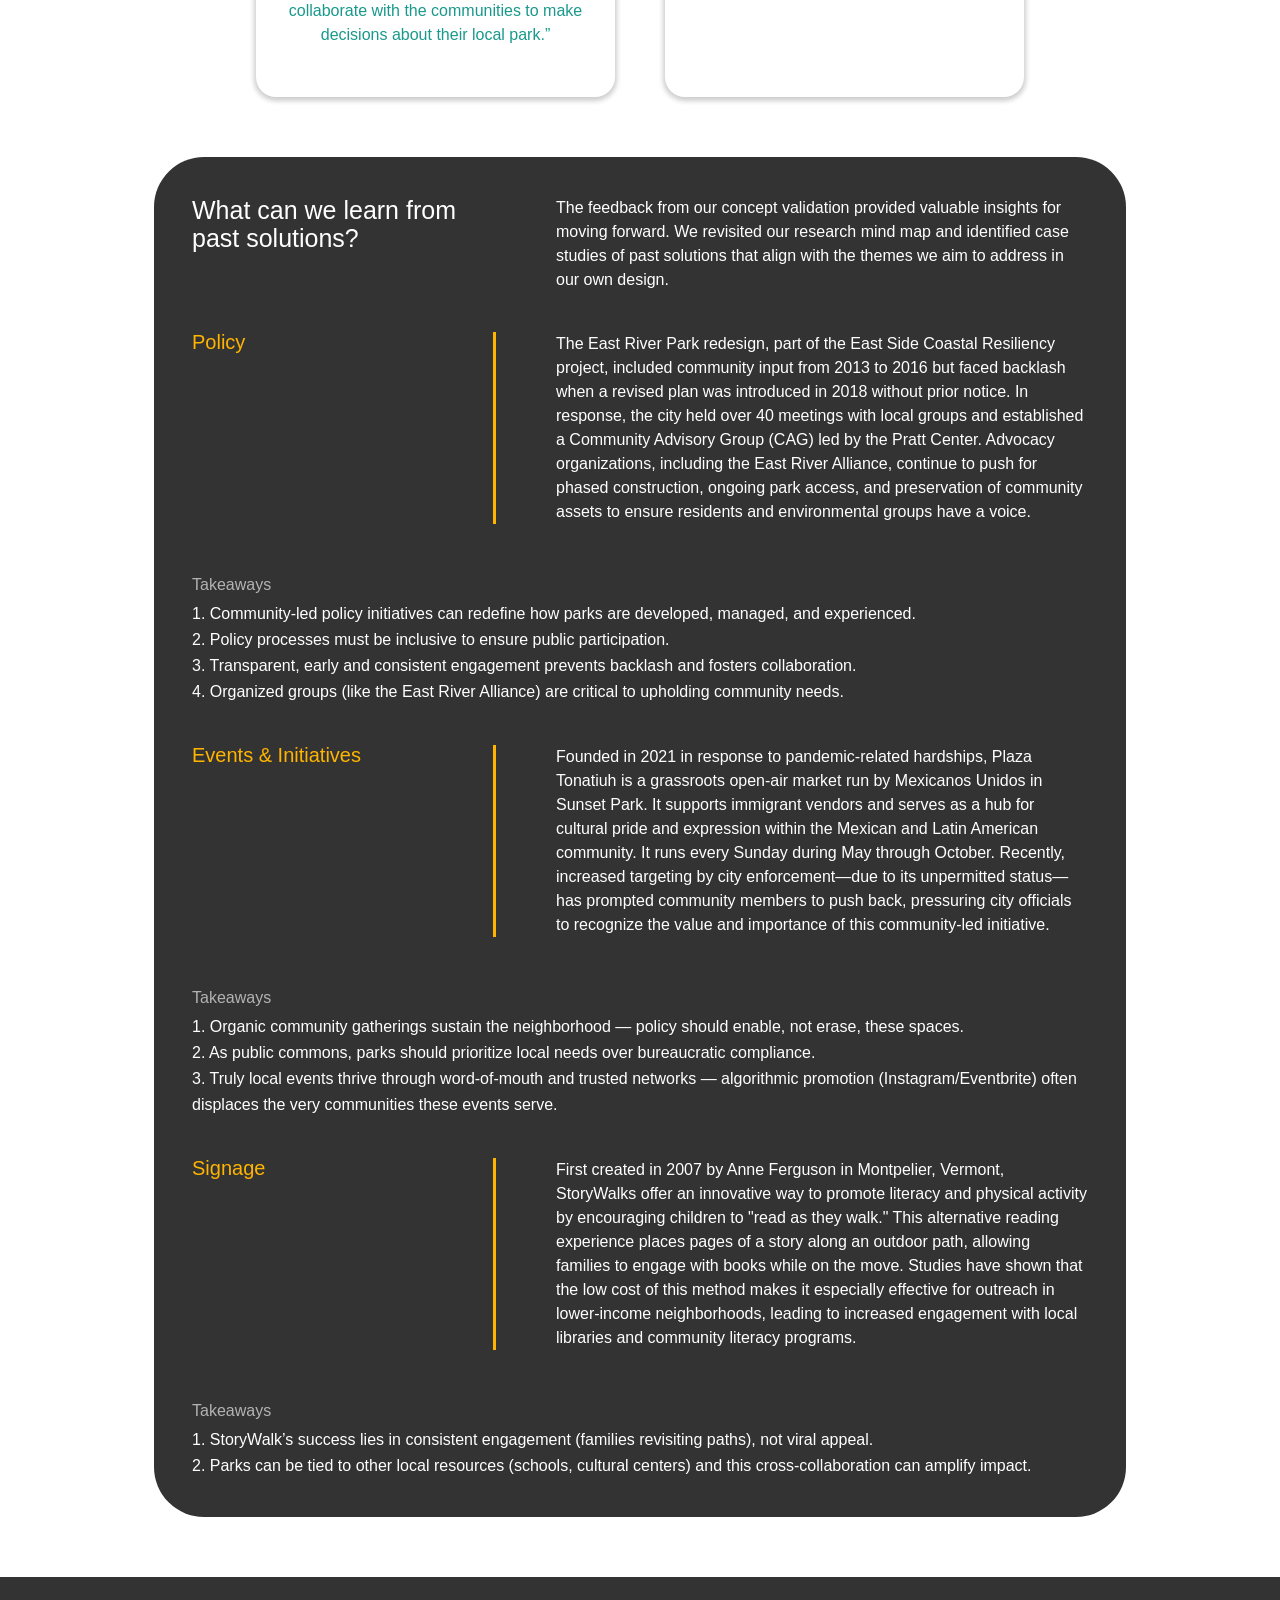
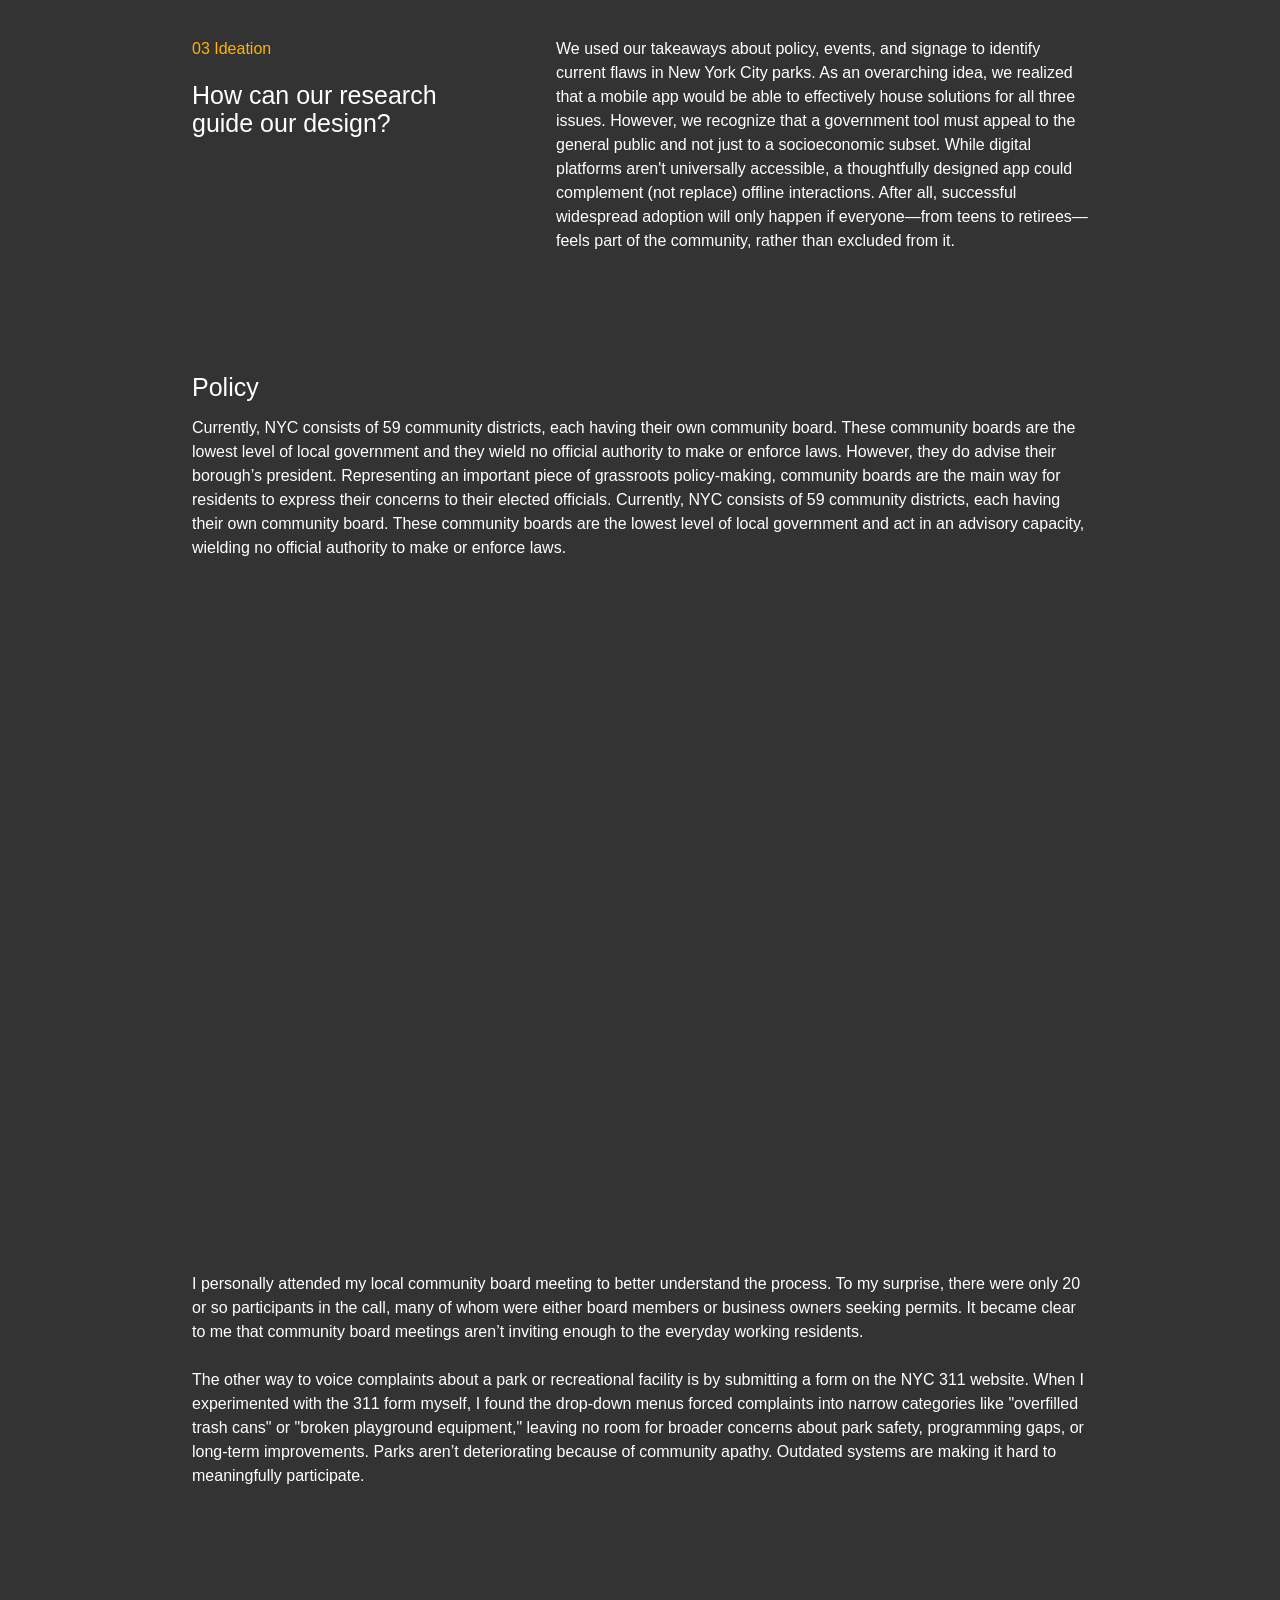
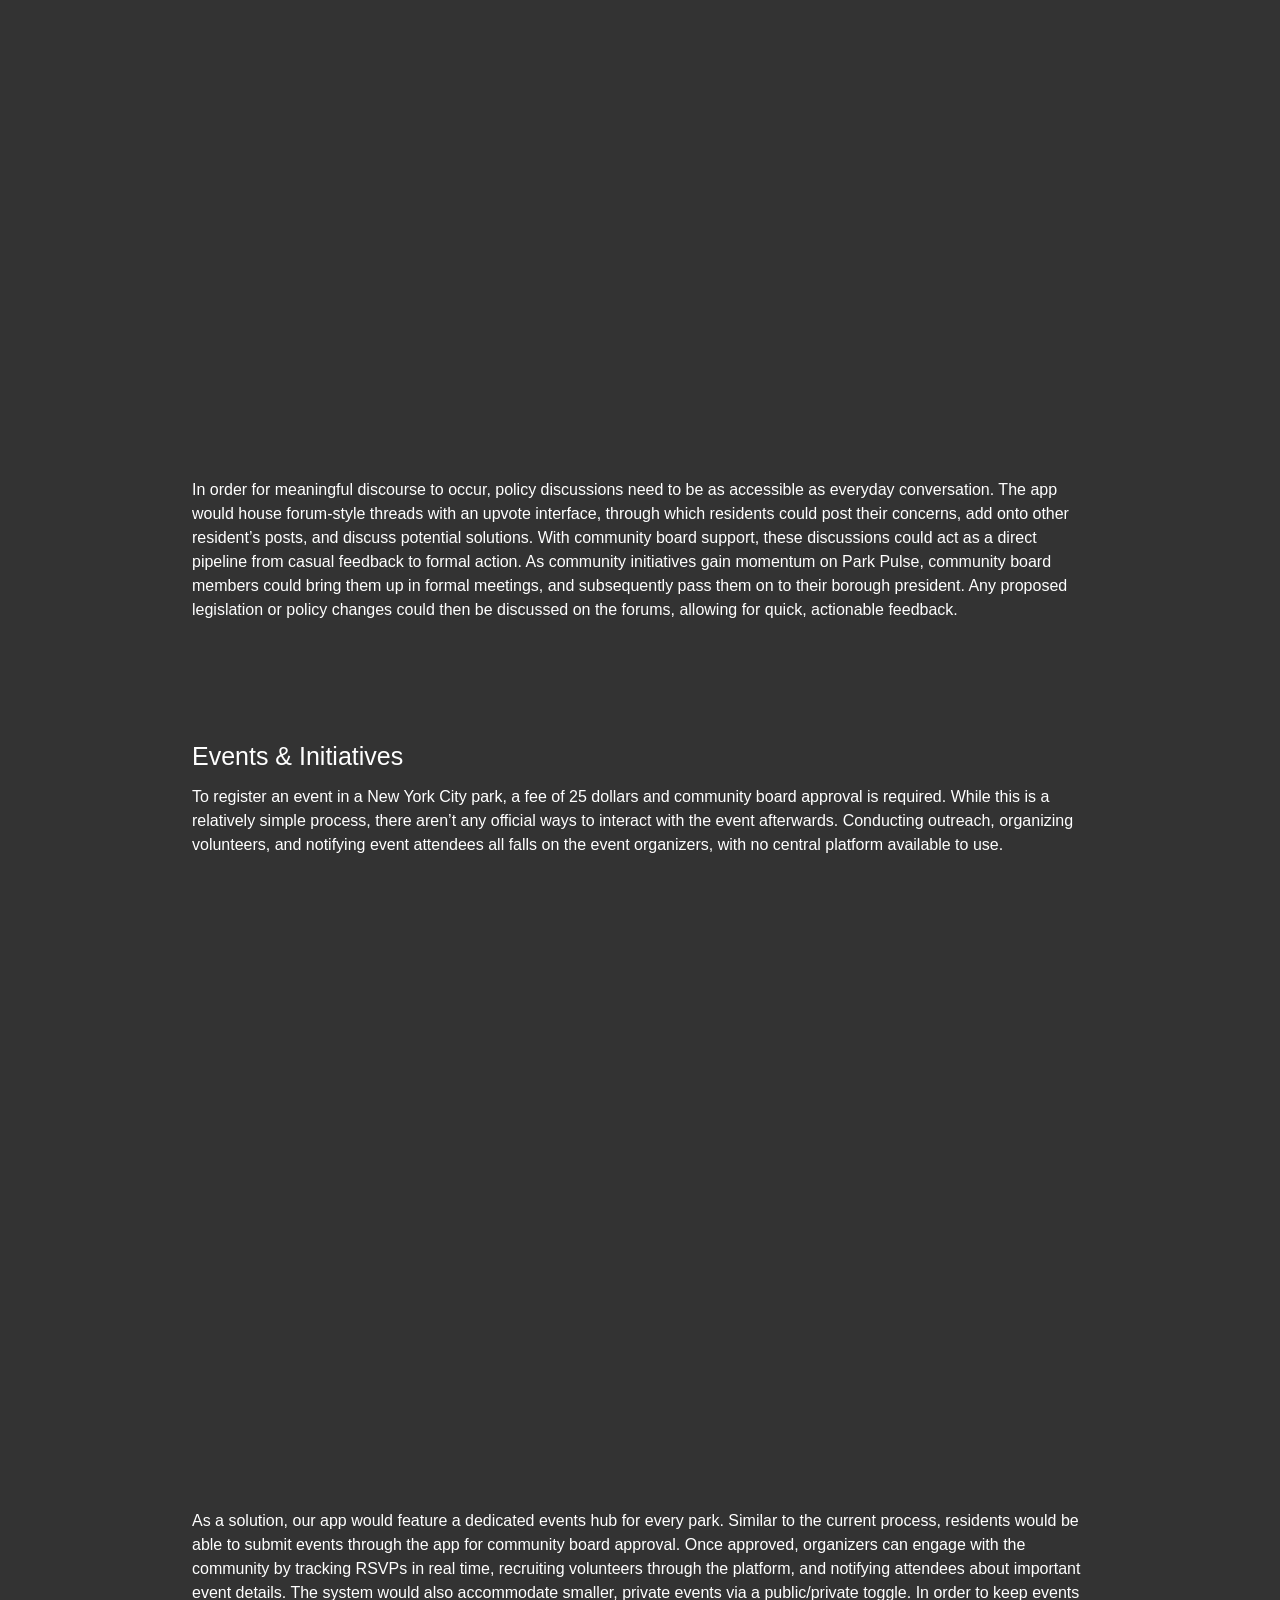
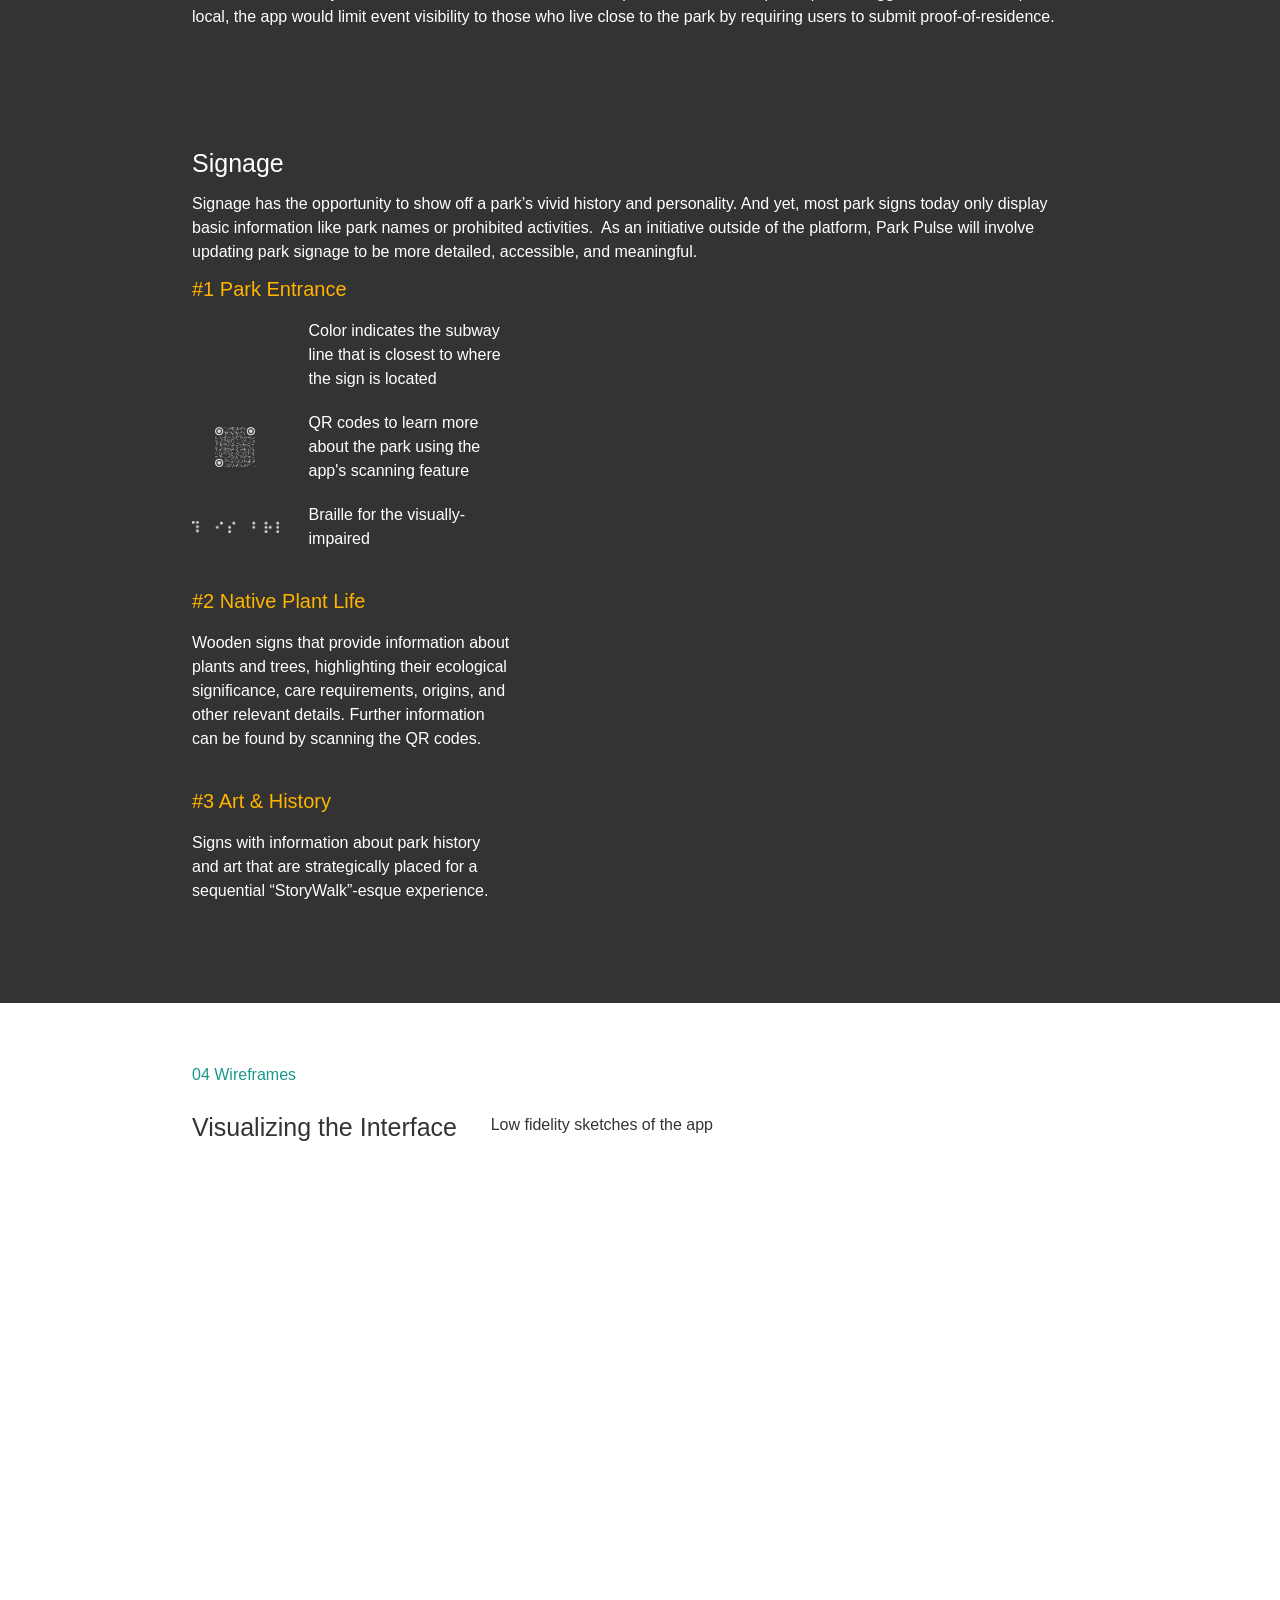
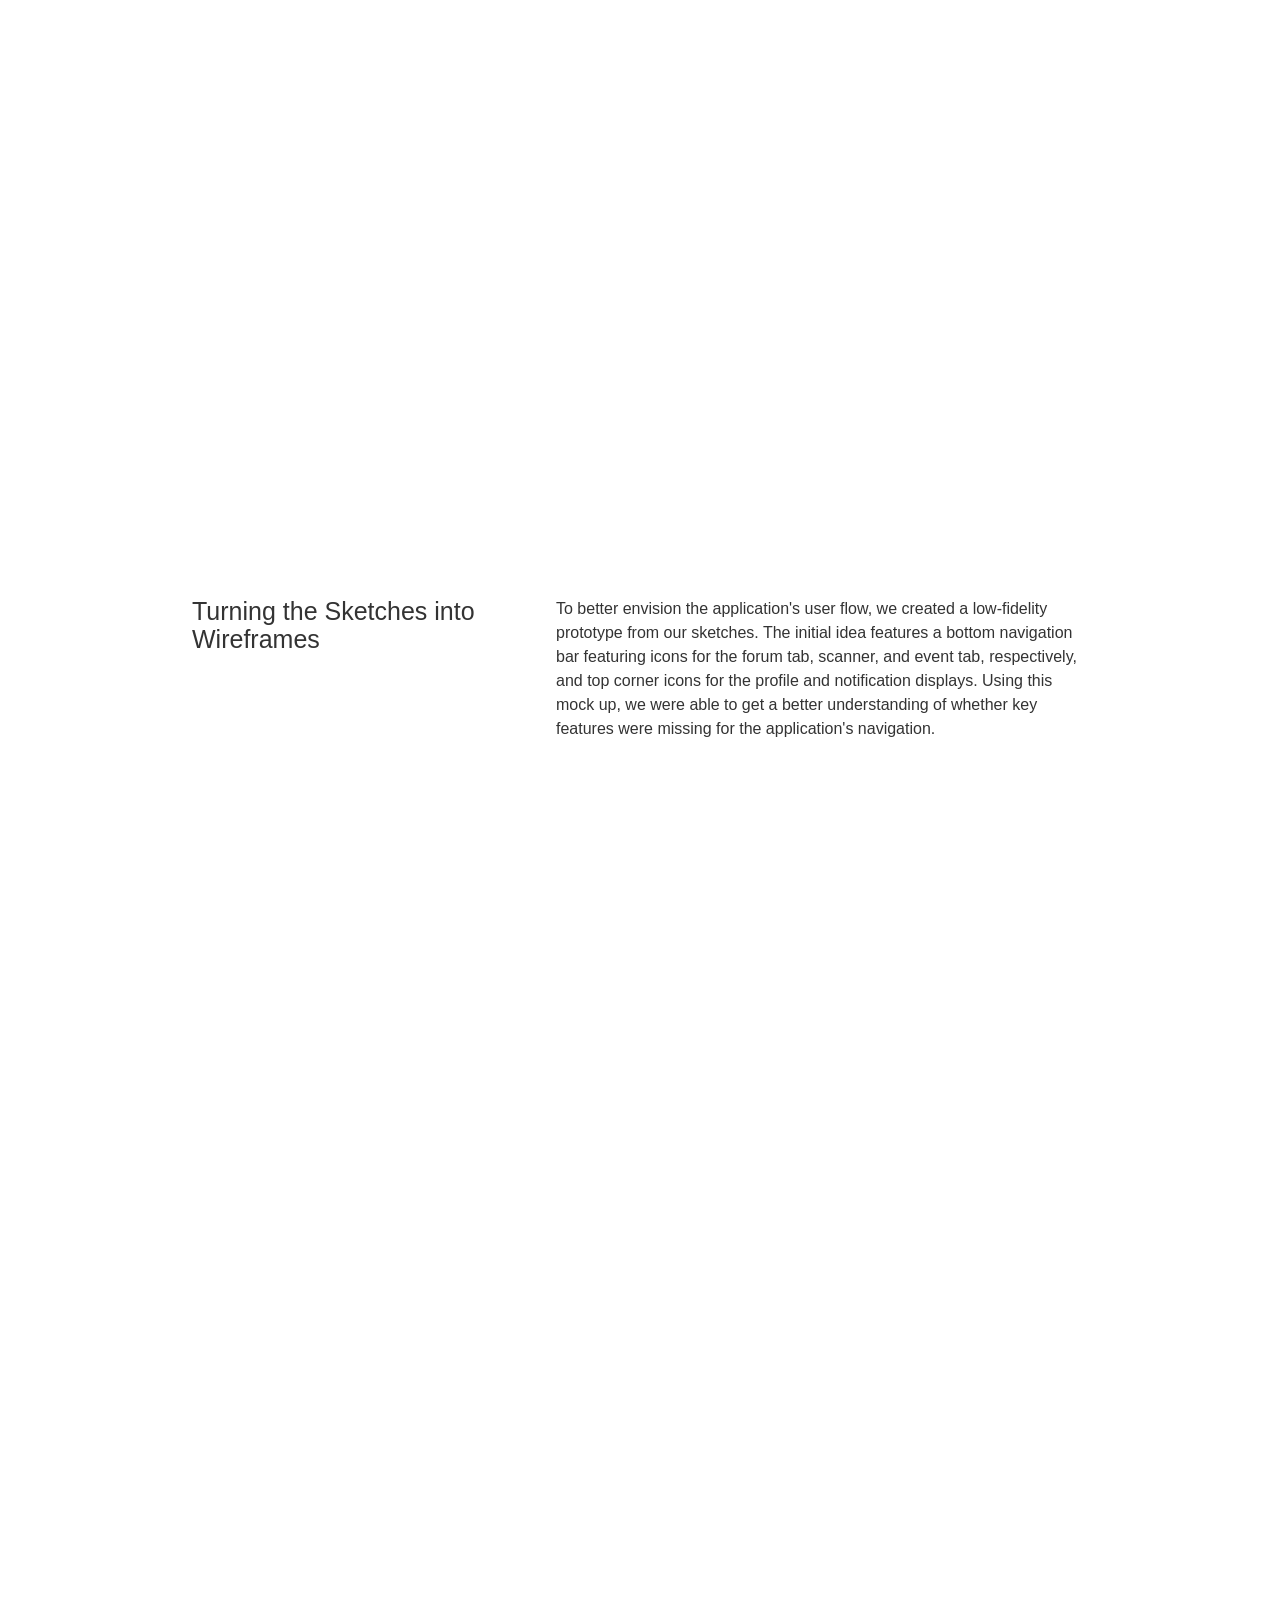
==== commit 0bd3fd12: "added https" ====
--- a/park-pulse.html
+++ b/park-pulse.html
@@ -68,7 +68,7 @@
       >
         <div class="container-2 w-container">
           <nav role="navigation" class="nav-menu w-nav-menu">
-            <a href="aditigupta.io" class="nav-name w-nav-link"
+            <a href="https://aditigupta.io" class="nav-name w-nav-link"
               >ADITI GUPTA !</a
             >
           </nav>
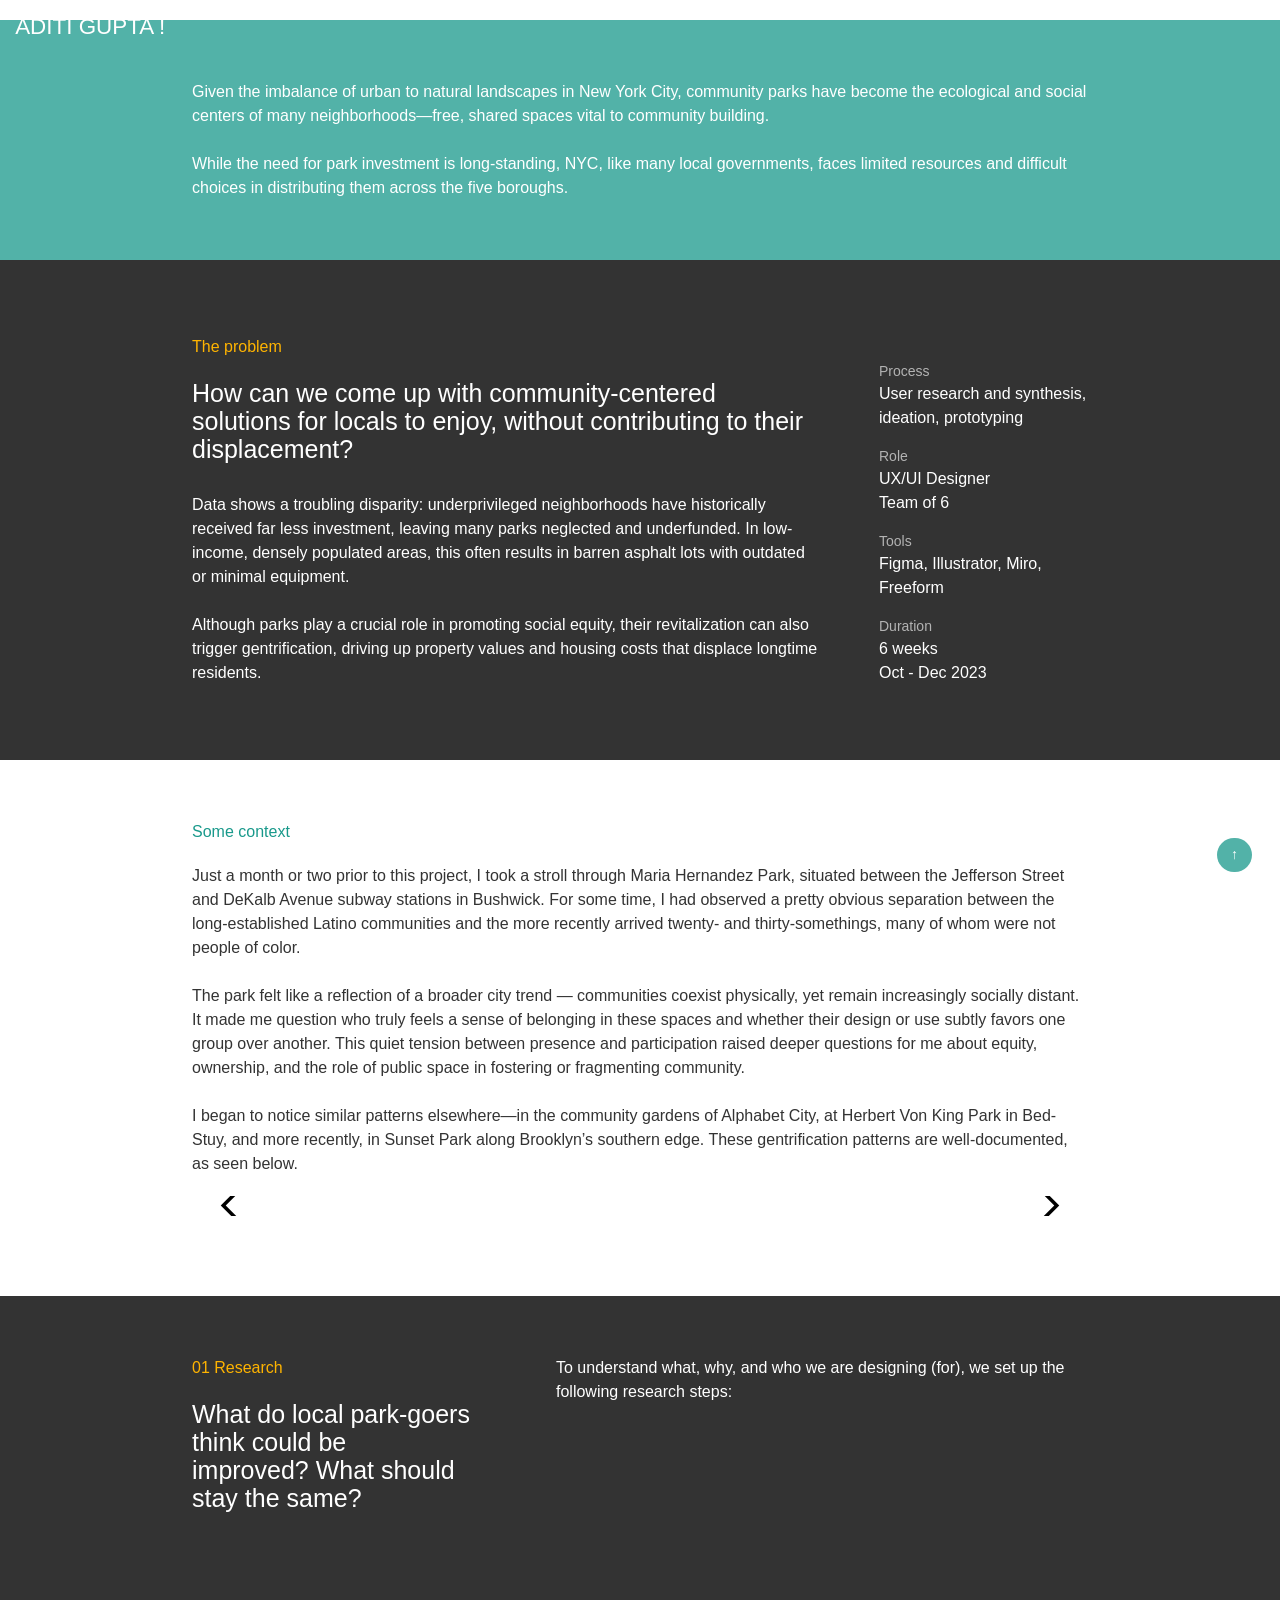
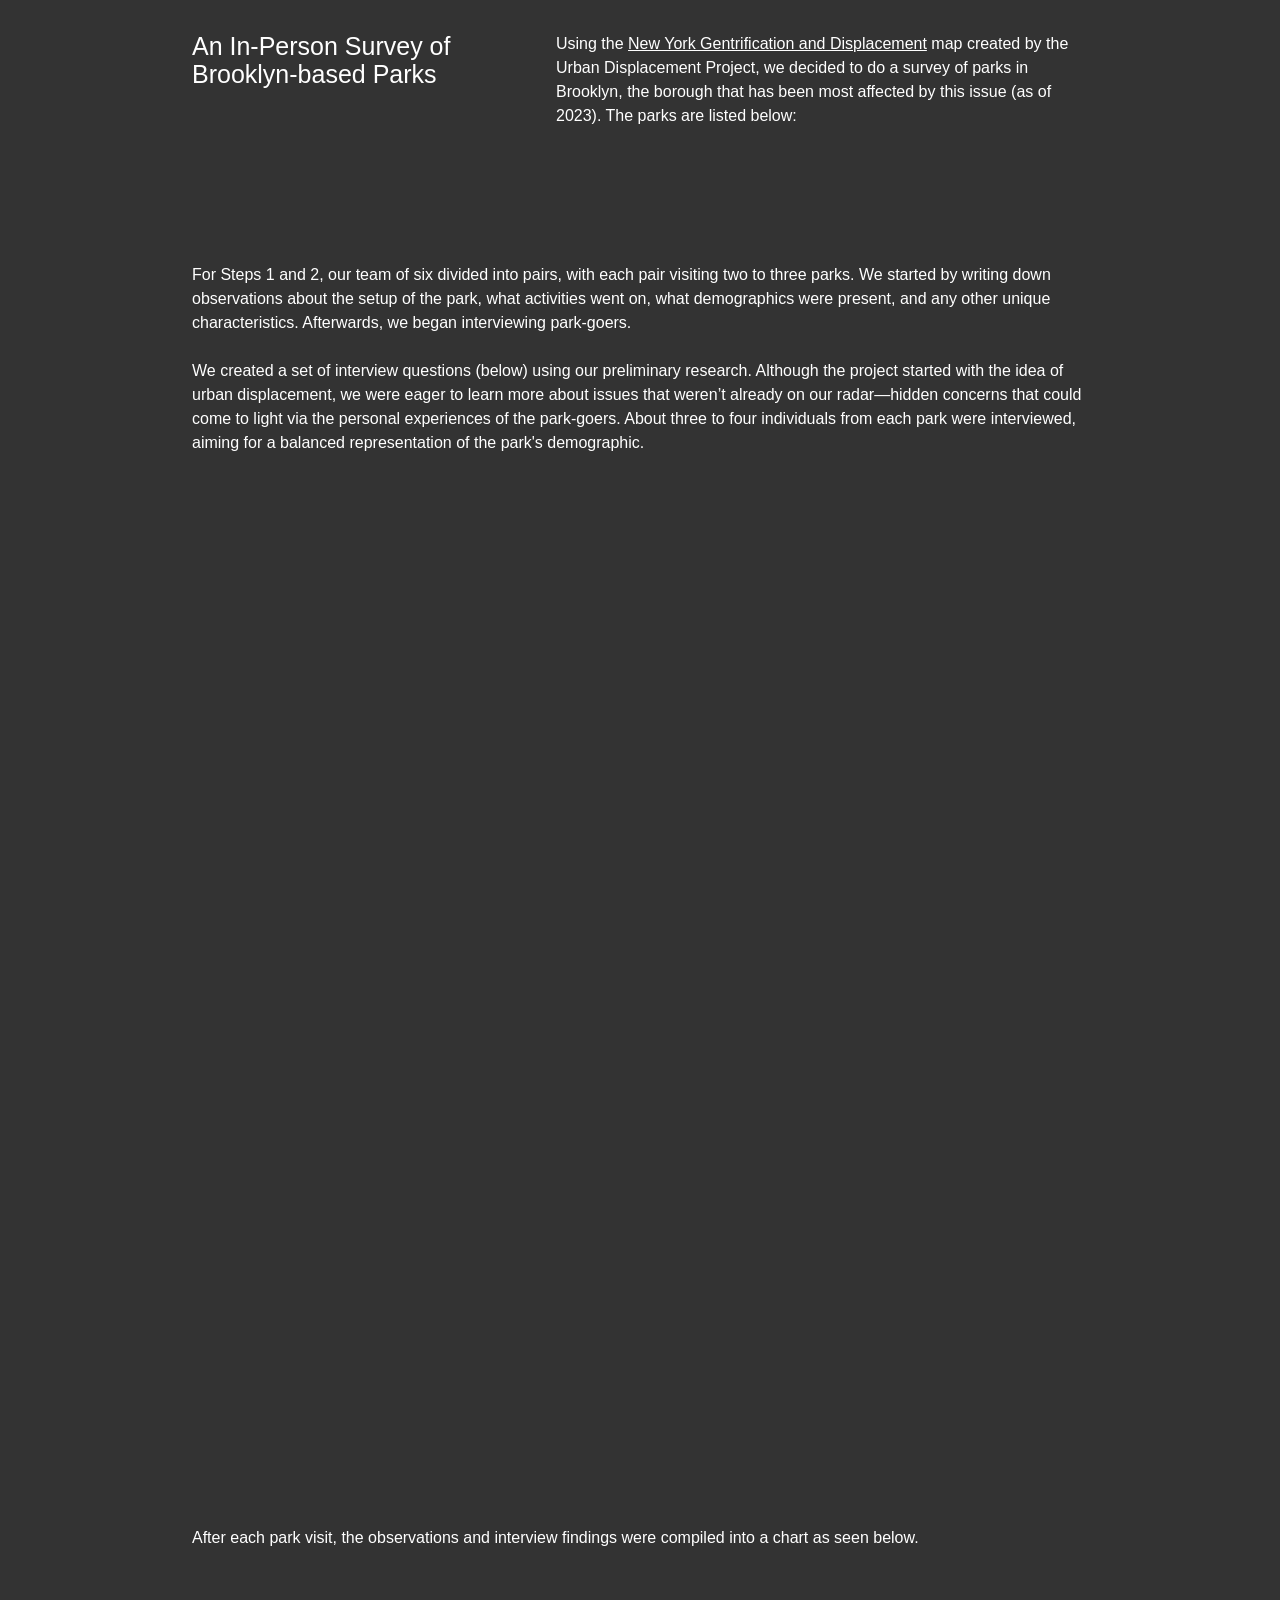
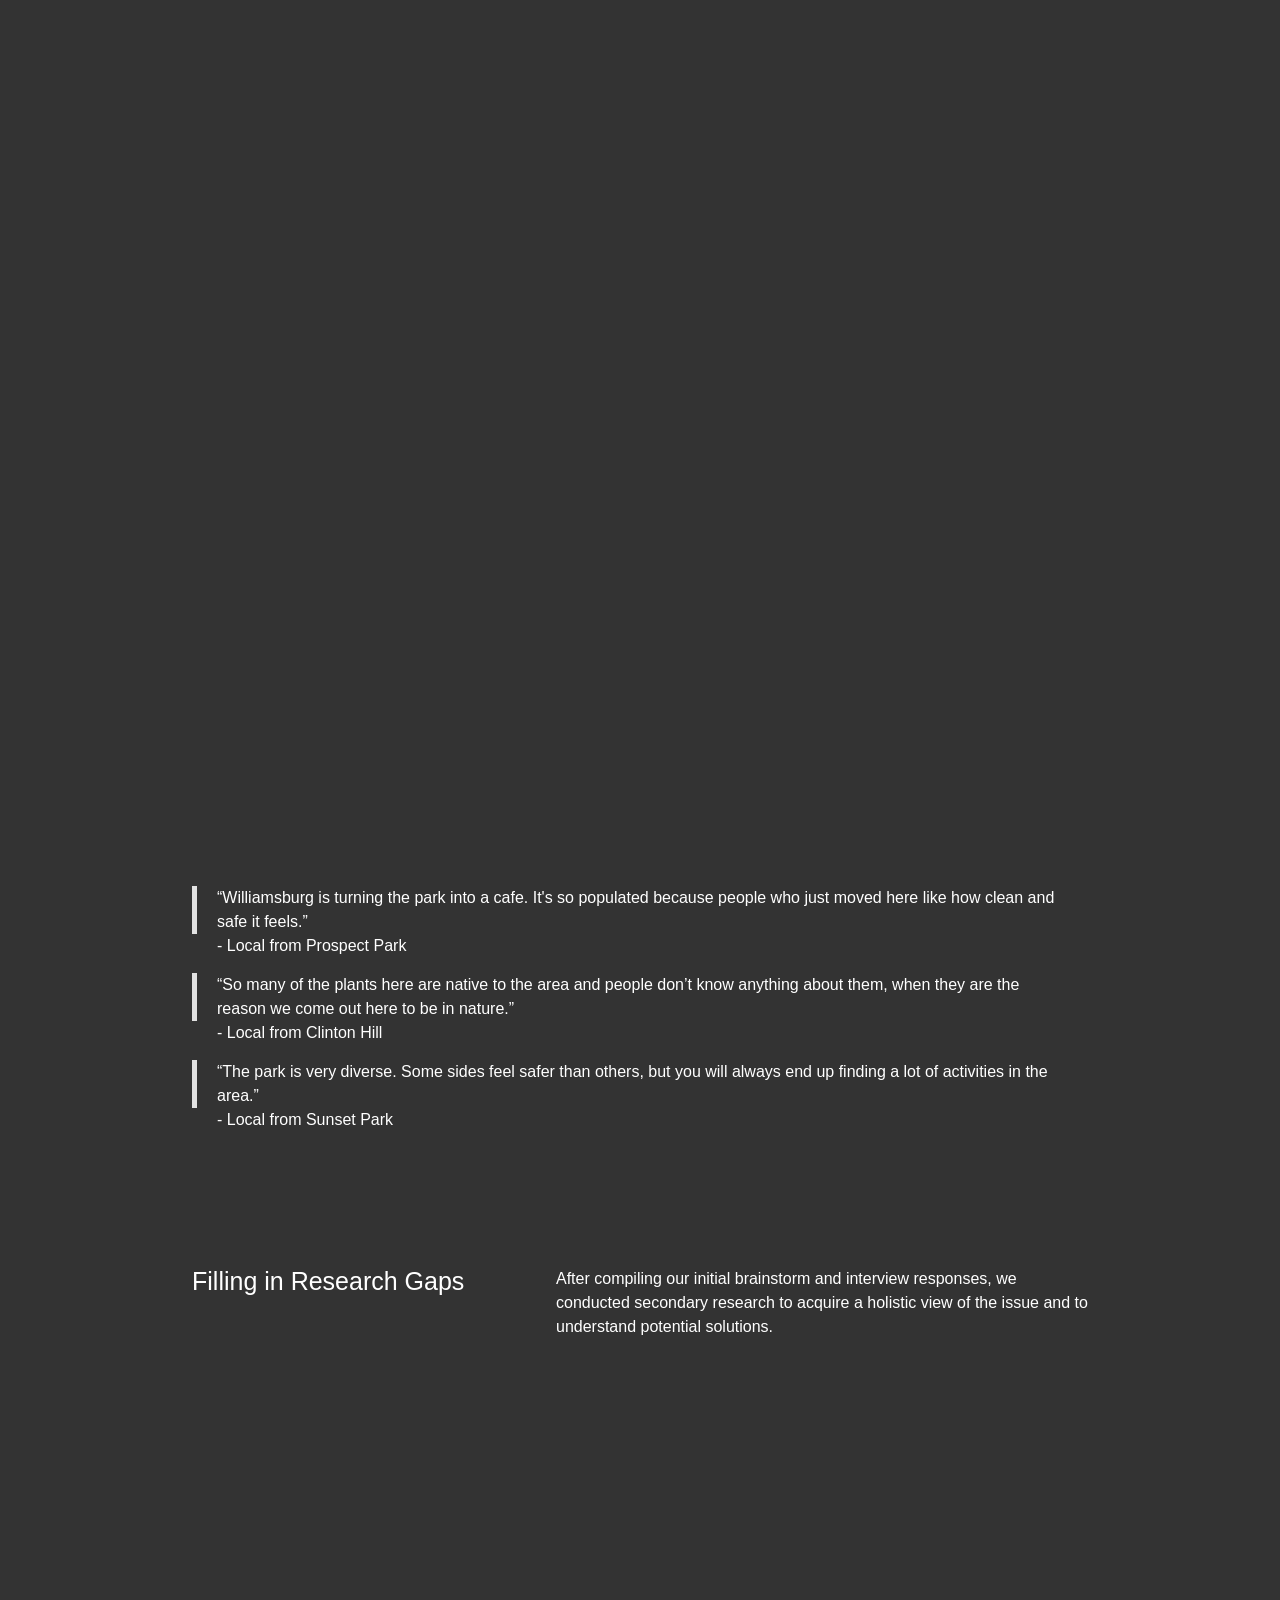
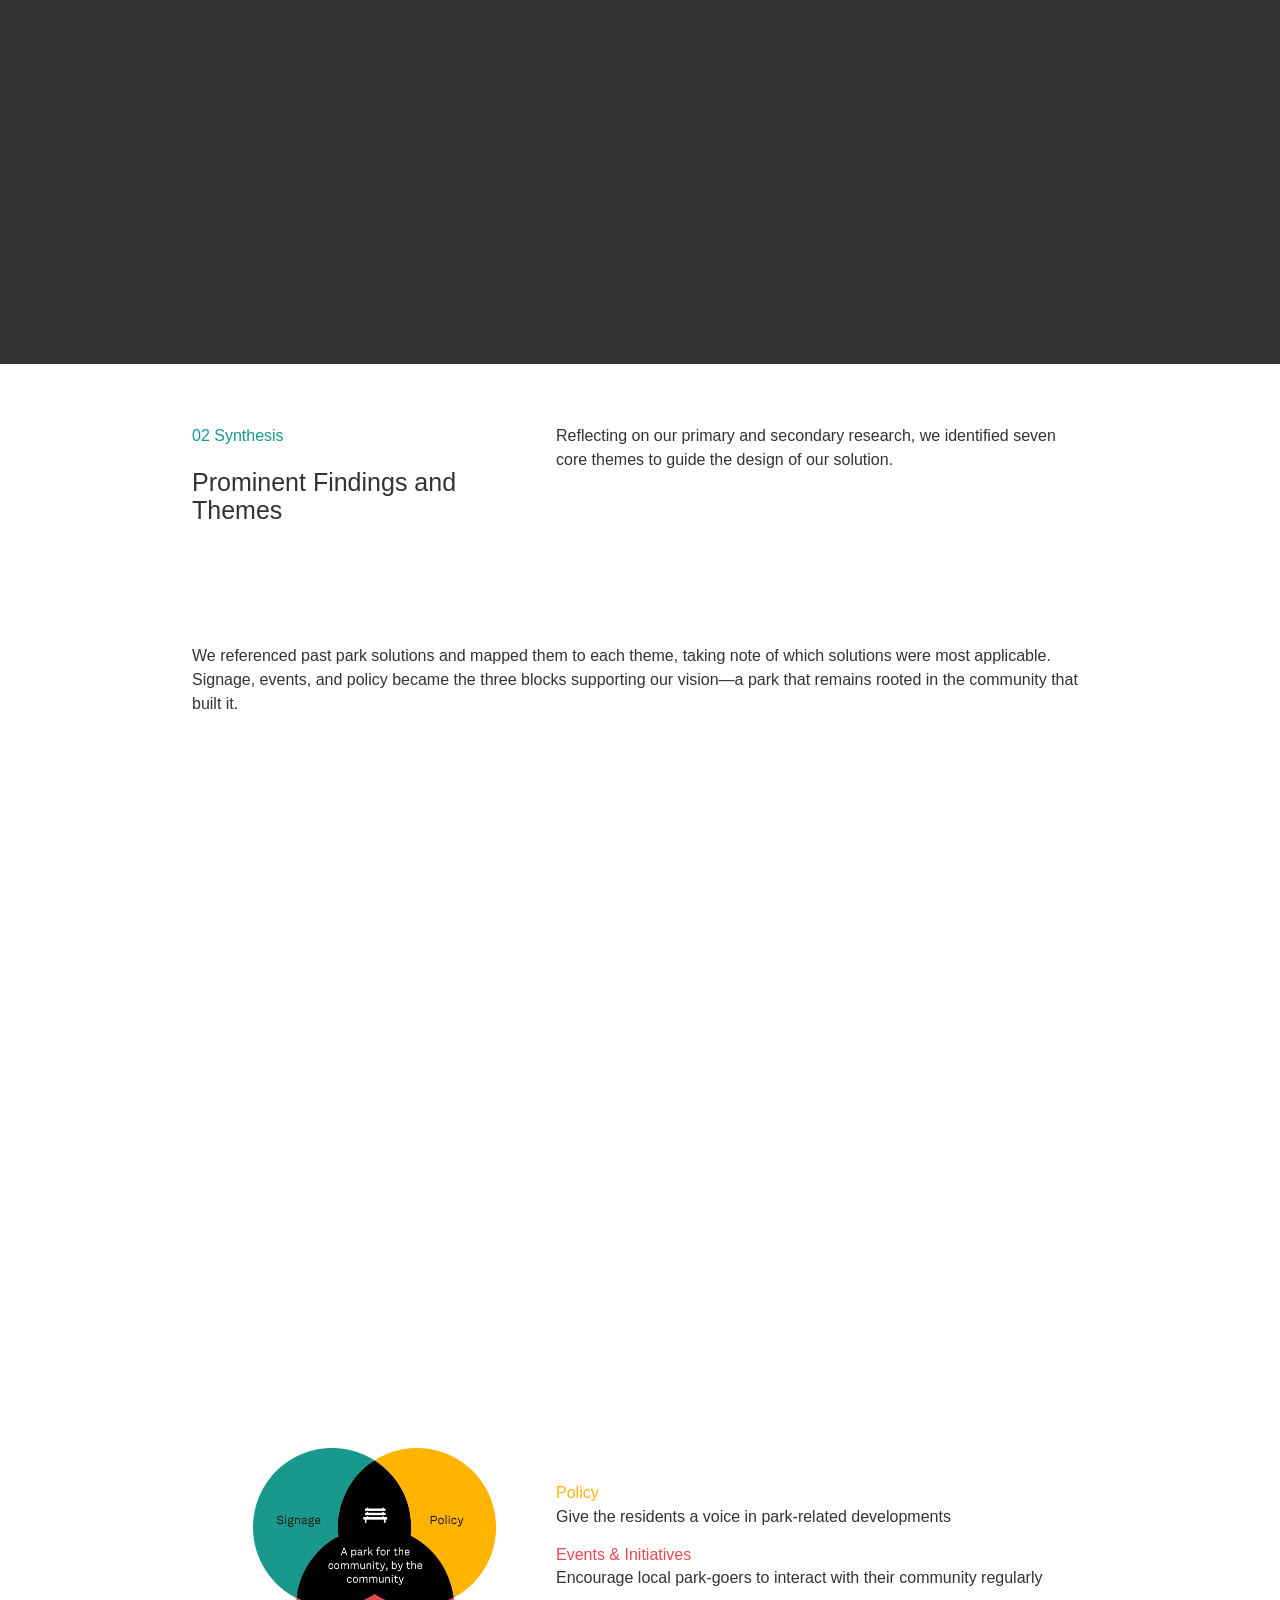
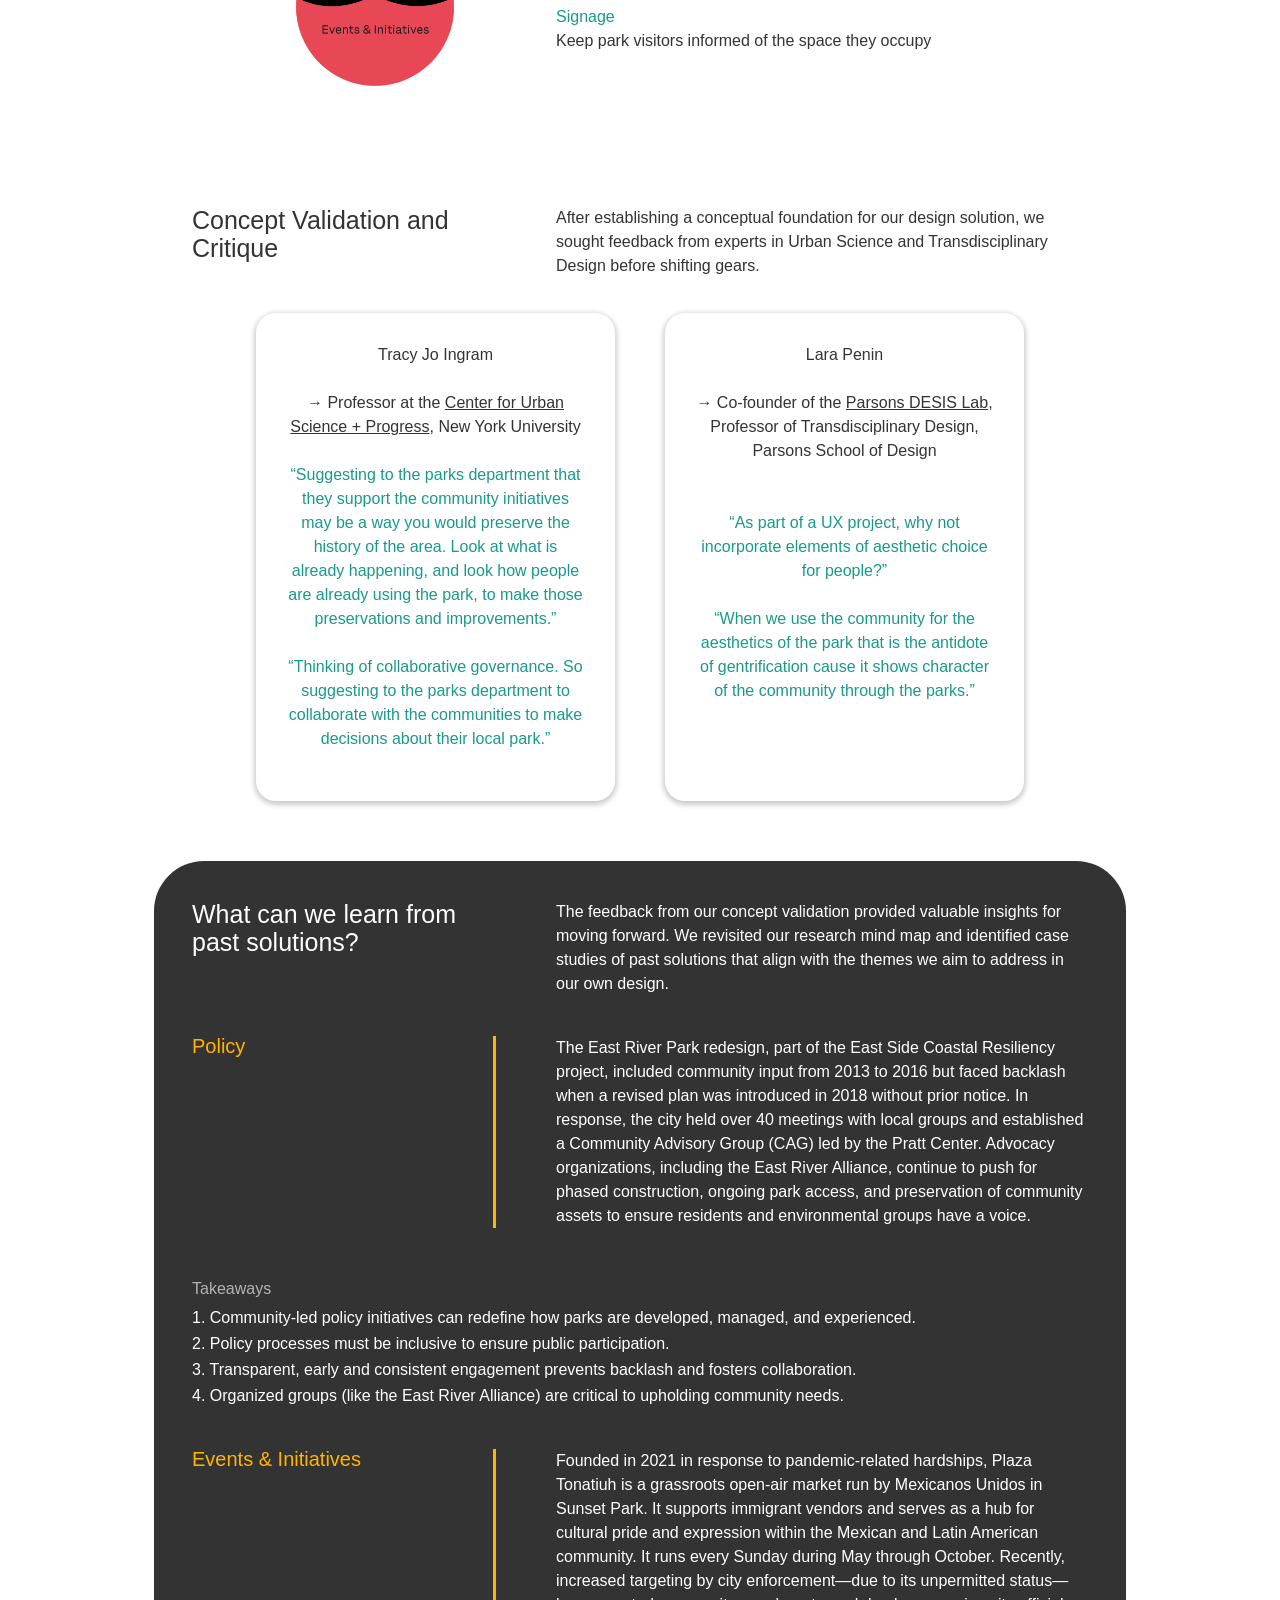
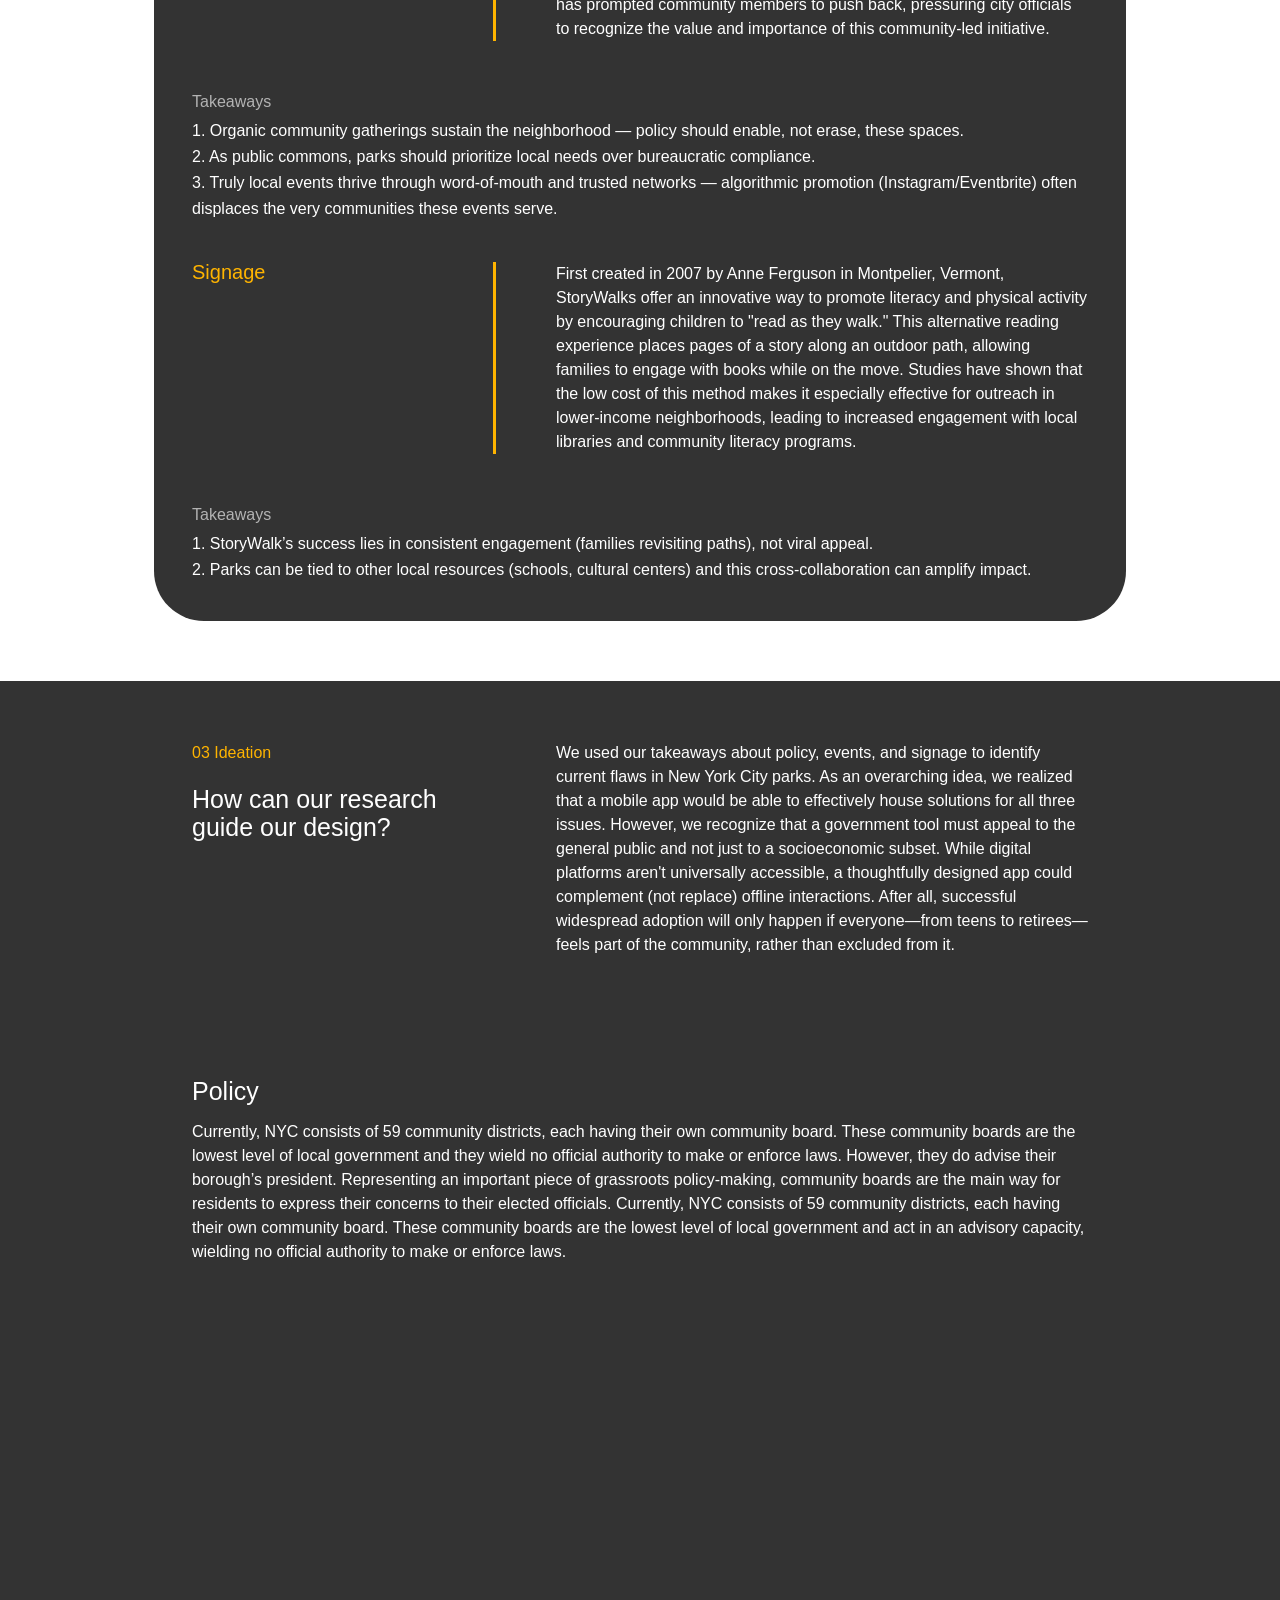
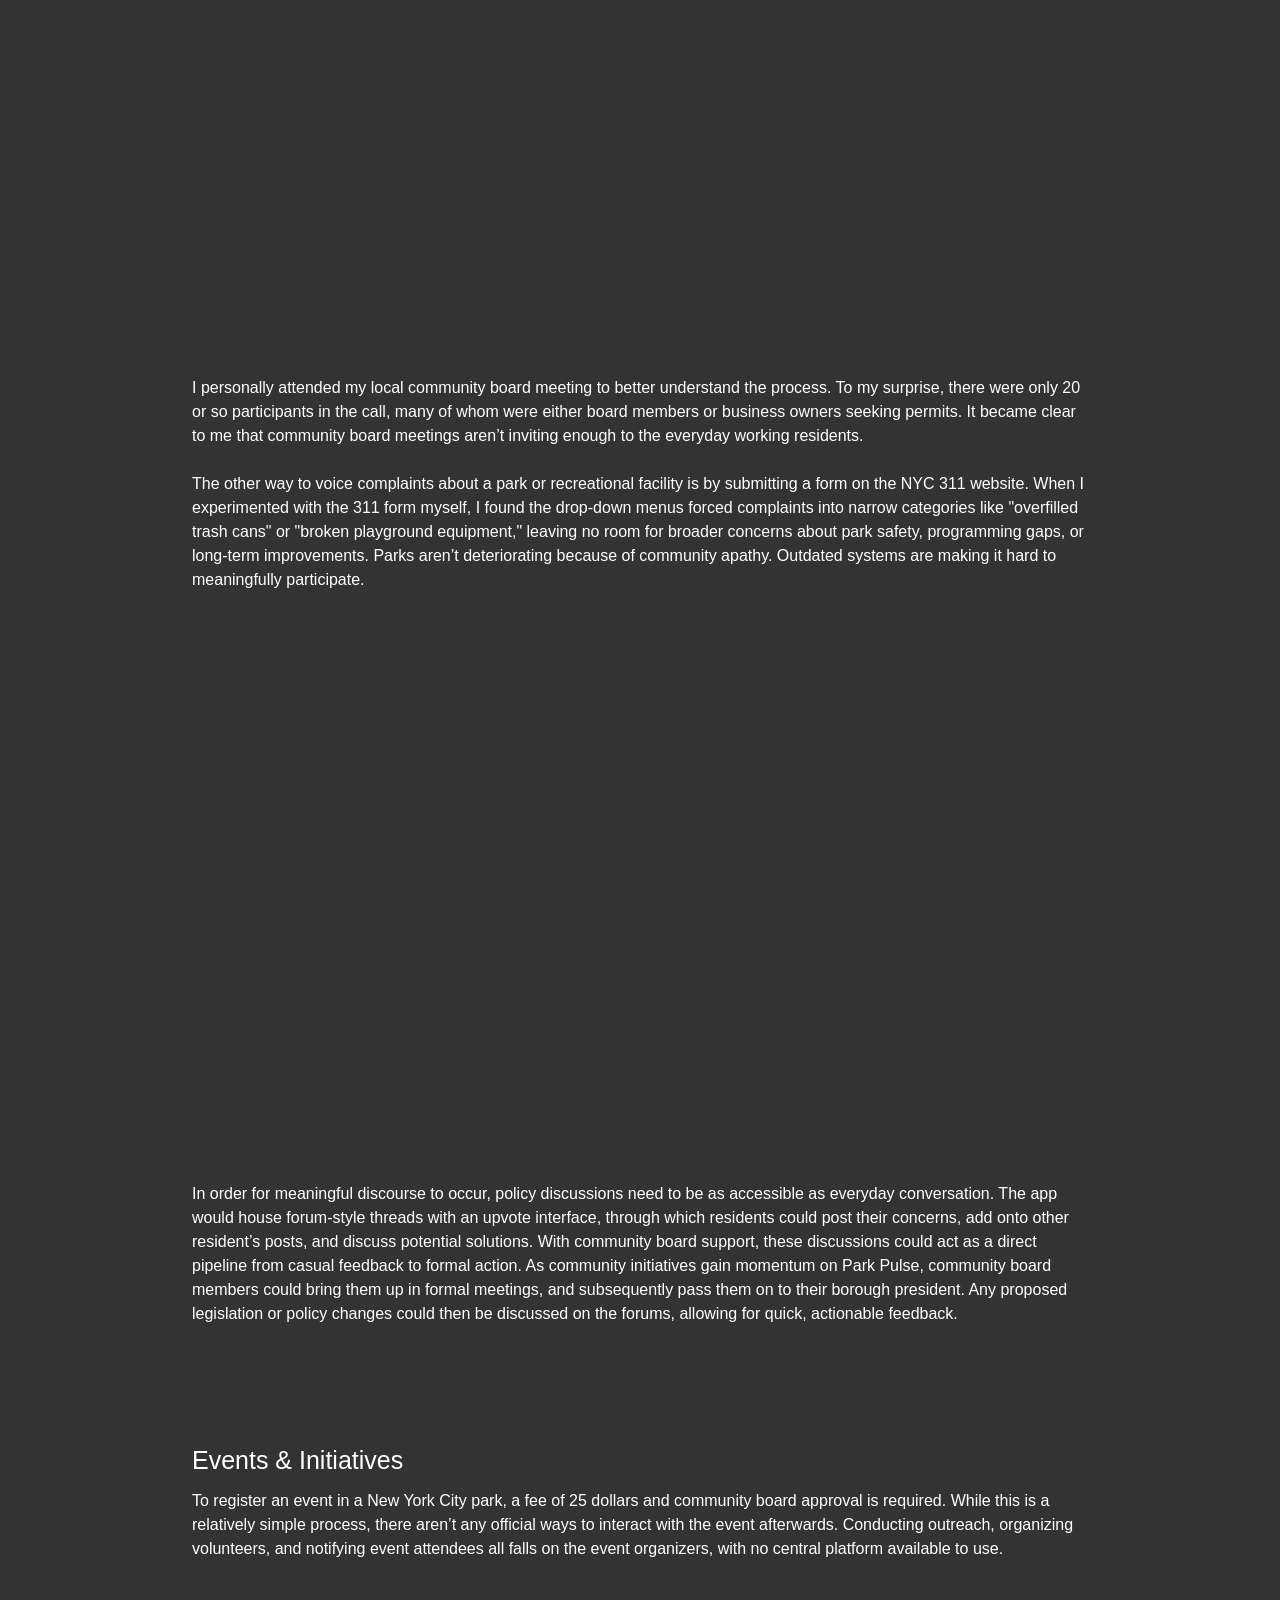
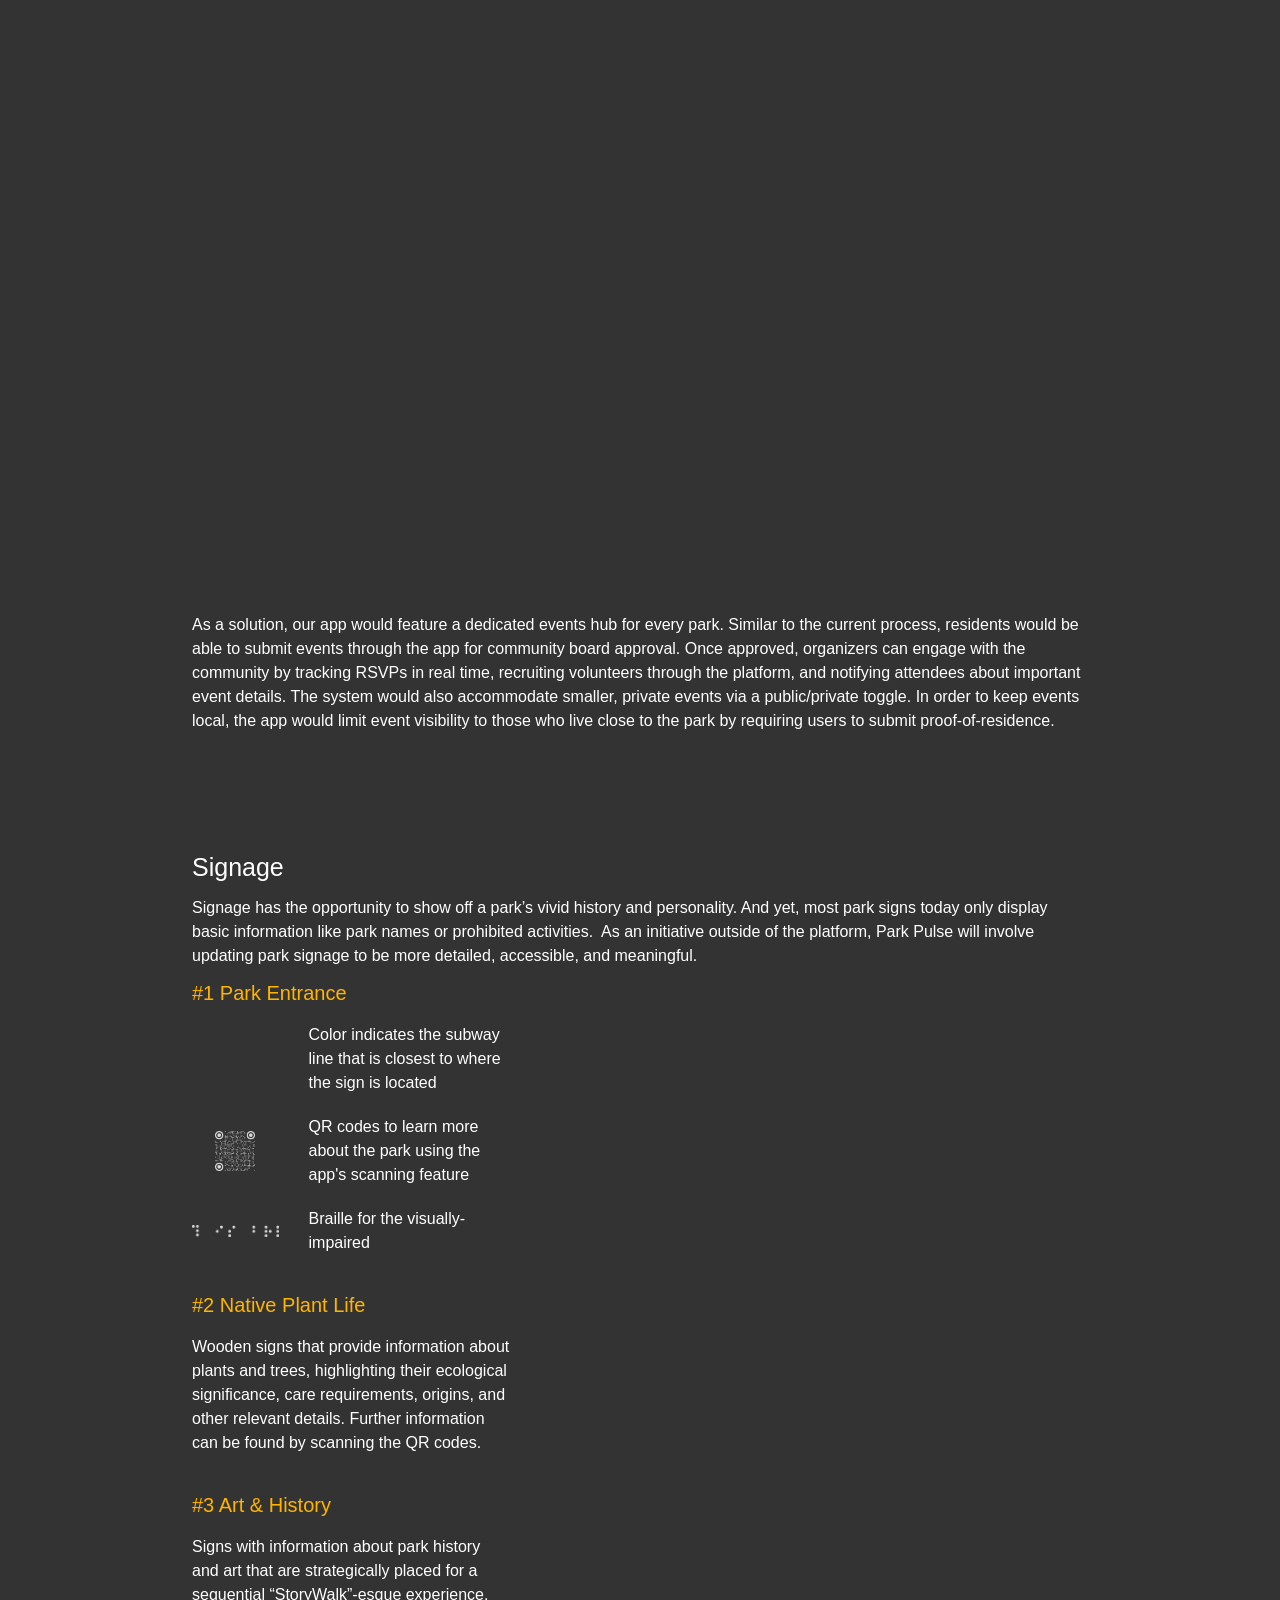
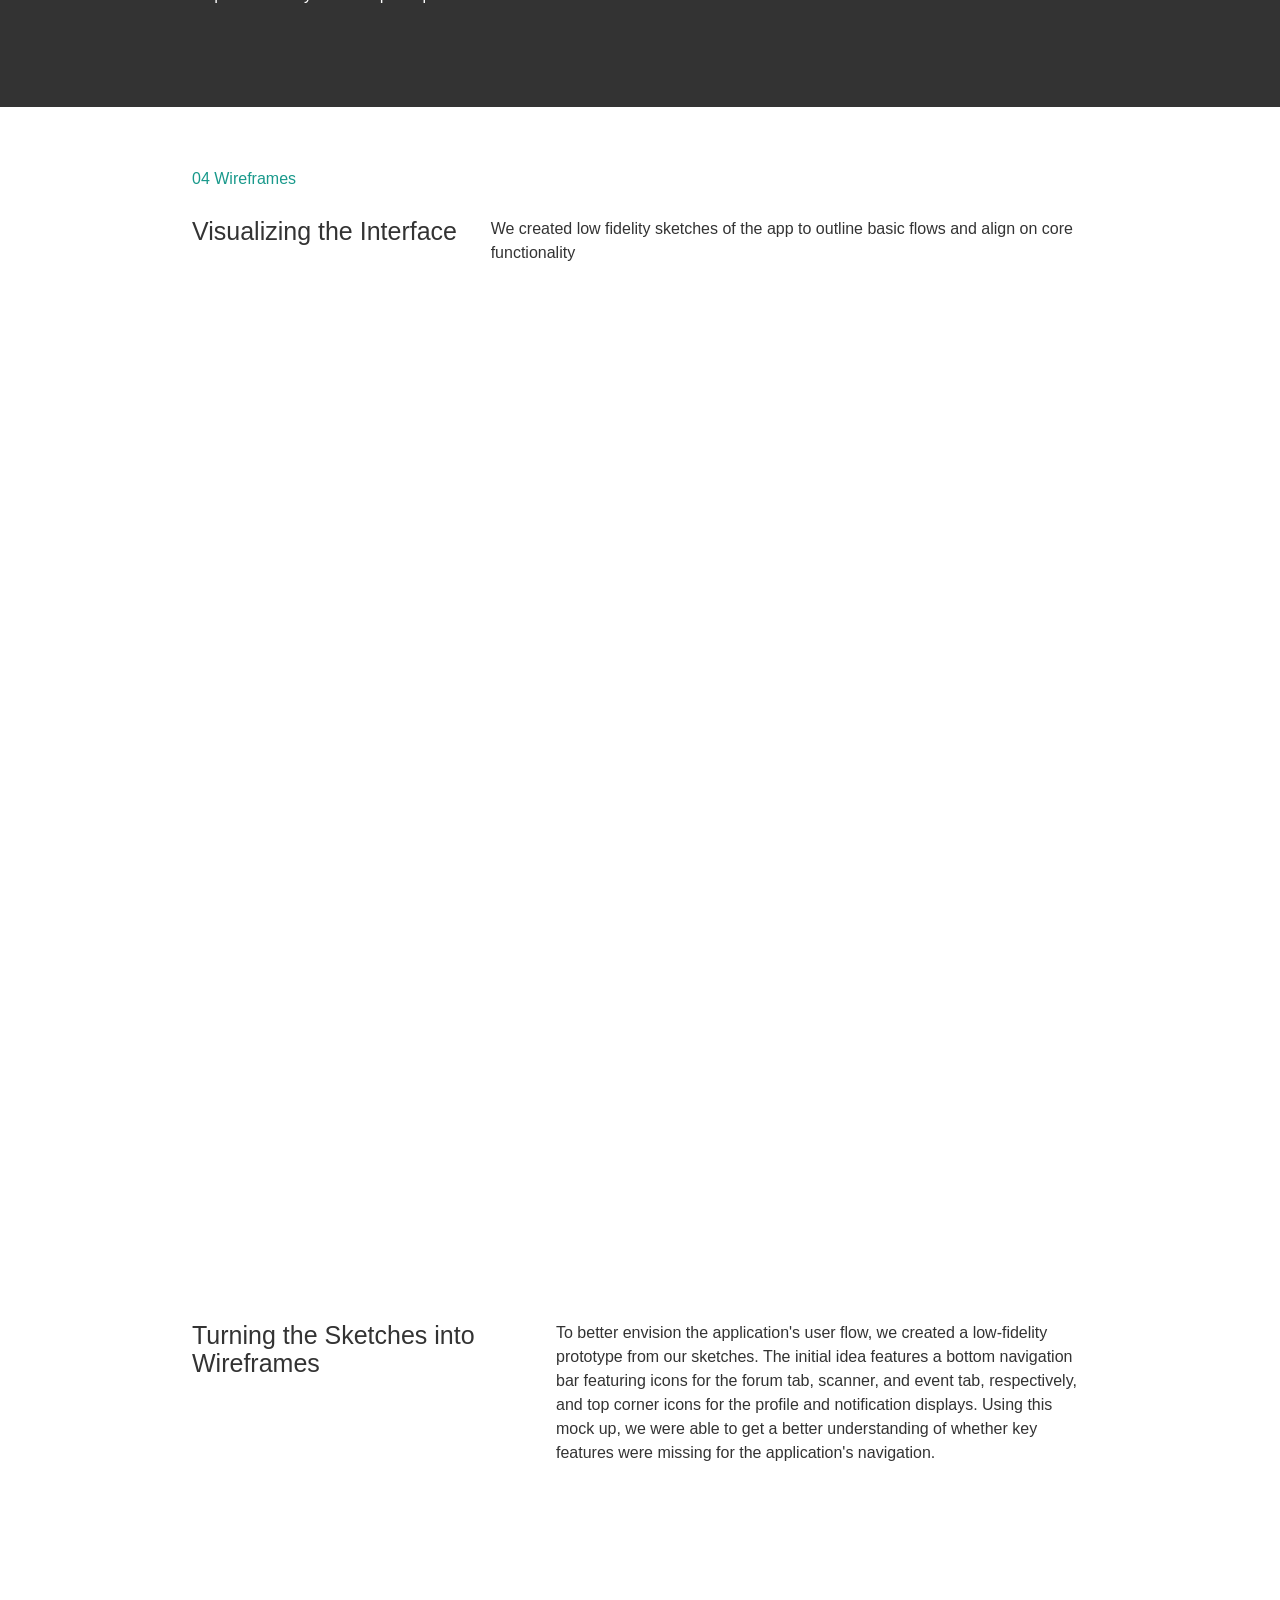
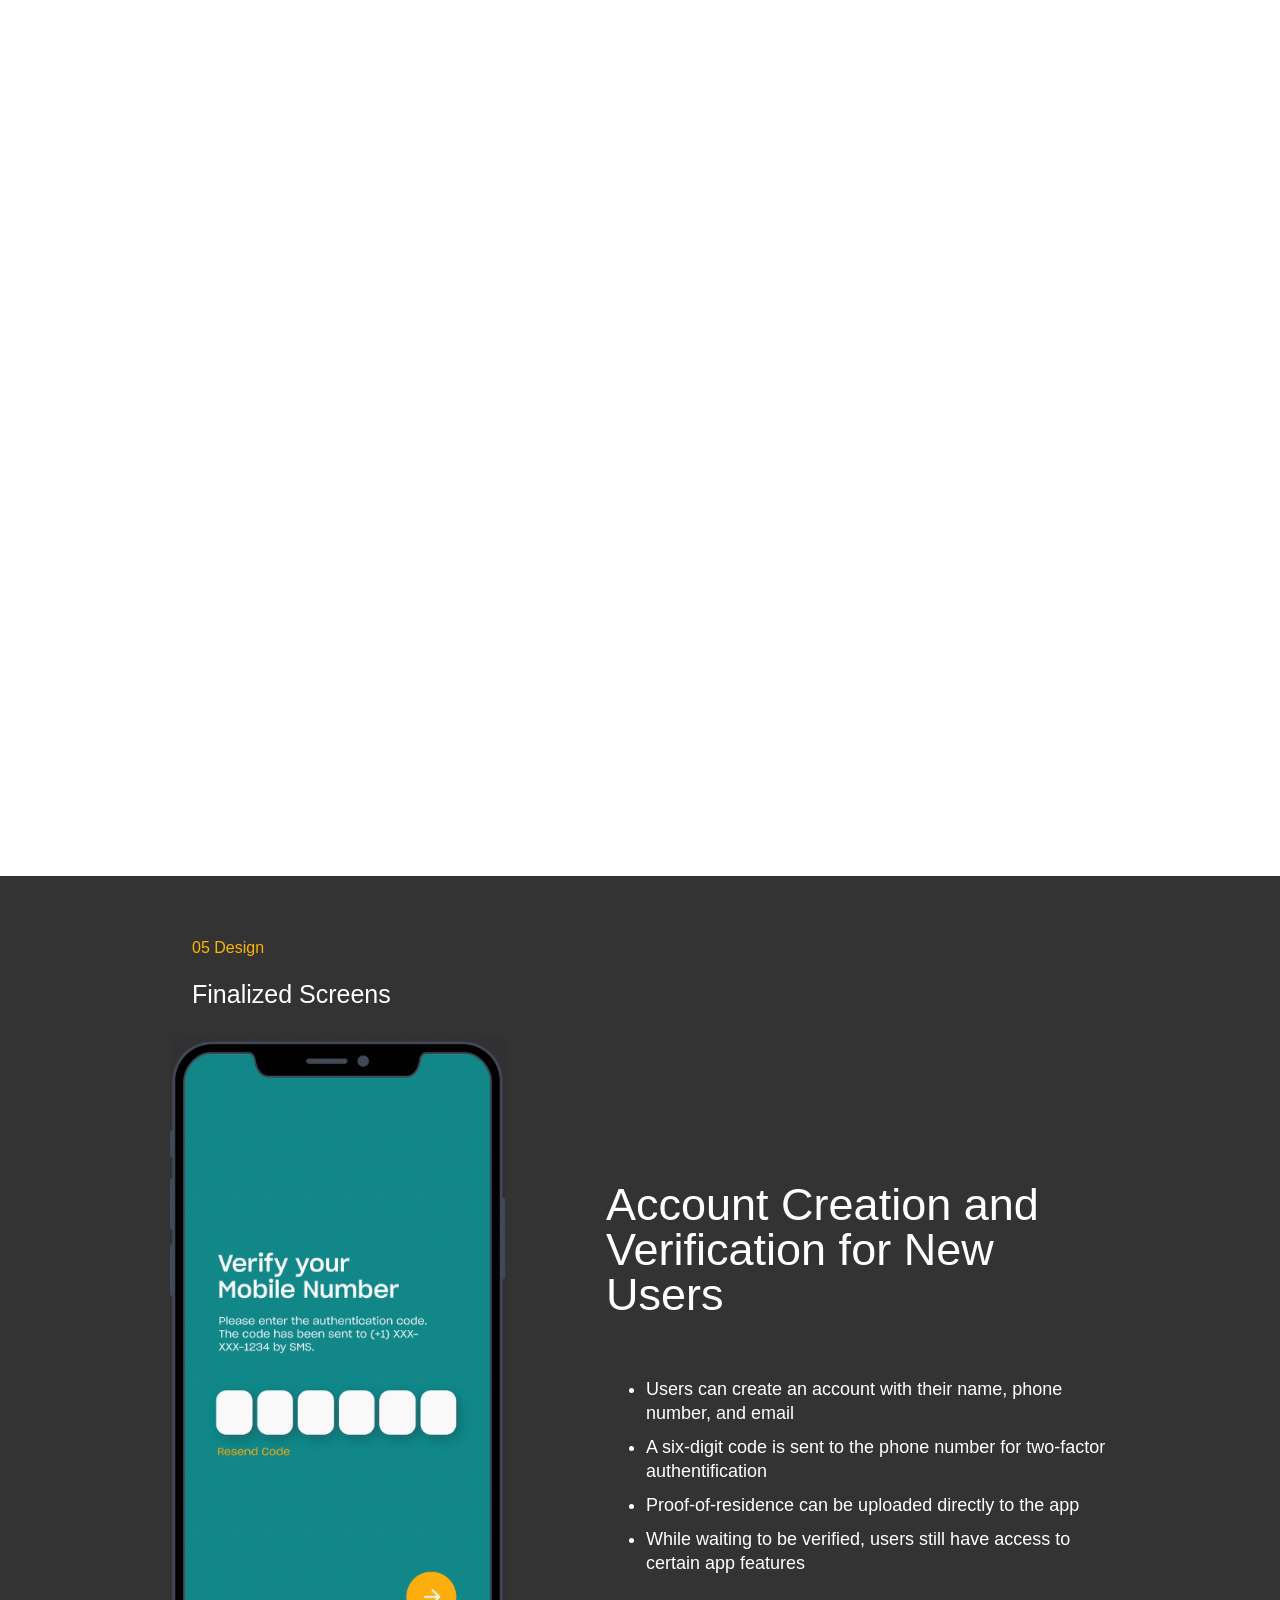
==== commit 26755436: "low fidelity change" ====
--- a/park-pulse.html
+++ b/park-pulse.html
@@ -38,11 +38,7 @@
             (n.className += t + "touch"));
       })(window, document);
     </script>
-    <link
-      href="cdn.prod.website-files.com/68547615207784144a781b46/6881ce4276f2e8b3e326430a_favicon_Small-remove..._imresizer.jpg"
-      rel="shortcut icon"
-      type="image/x-icon"
-    />
+    <link href="favicon.ico" rel="shortcut icon" type="image/x-icon" />
     <link
       href="cdn.prod.website-files.com/img/webclip.png"
       rel="apple-touch-icon"
@@ -1452,7 +1448,10 @@
             <div class="bodycopy-large-black">Visualizing the Interface</div>
           </div>
           <div class="w-layout-cell">
-            <div class="bodycopy-black">Low fidelity sketches of the app</div>
+            <div class="bodycopy-black">
+              We created low fidelity sketches of the app to outline basic flows
+              and align on core functionality
+            </div>
           </div>
         </div>
         <img
@@ -1845,13 +1844,9 @@
         >
           <div class="w-layout-cell flow-gif-cell">
             <img
-              src="cdn.prod.website-files.com/68547615207784144a781b46/689403663623ddda1dd06dcf_Plant.png"
+              src="cdn.prod.website-files.com/68547615207784144a781b46/forum_flow.gif"
               loading="lazy"
               sizes="100vw"
-              srcset="
-                https://cdn.prod.website-files.com/68547615207784144a781b46/689403663623ddda1dd06dcf_Plant-p-500.png 500w,
-                https://cdn.prod.website-files.com/68547615207784144a781b46/689403663623ddda1dd06dcf_Plant.png       695w
-              "
               alt=""
               class="flow-gif"
             />
@@ -1899,7 +1894,7 @@
           </div>
           <div class="w-layout-cell flow-gif-cell">
             <img
-              src="cdn.prod.website-files.com/68547615207784144a781b46/68814b9b39af888332884137_1d066bff35fd2334c11b6eccdd4ad800_verification_flow.png"
+              src="cdn.prod.website-files.com/68547615207784144a781b46/events_flow.gif"
               loading="lazy"
               alt=""
               class="flow-gif"
@@ -1920,10 +1915,11 @@
           <div class="w-layout-cell"></div>
         </div>
         <div class="bodycopy-large-white-center">Final Design</div>
-        <div class="bodycopy-accent-center">
+        <div class="bodycopy-black center padding-below">
           Click around the embed below to try the prototype or view it in a new
           tab,
           <a
+            class="text-link"
             href="https://www.figma.com/proto/Zu9z8fjBjH9TdASvOlgNFb/Park-Pulse?page-id=4622%3A17961&amp;node-id=4622-18011&amp;p=f&amp;recovery=true&amp;viewport=284%2C27%2C0.15&amp;t=HAWMGG8ZJGDmzy63-1&amp;scaling=min-zoom&amp;content-scaling=fixed&amp;starting-point-node-id=4622%3A18011"
             target="_blank"
             >here</a
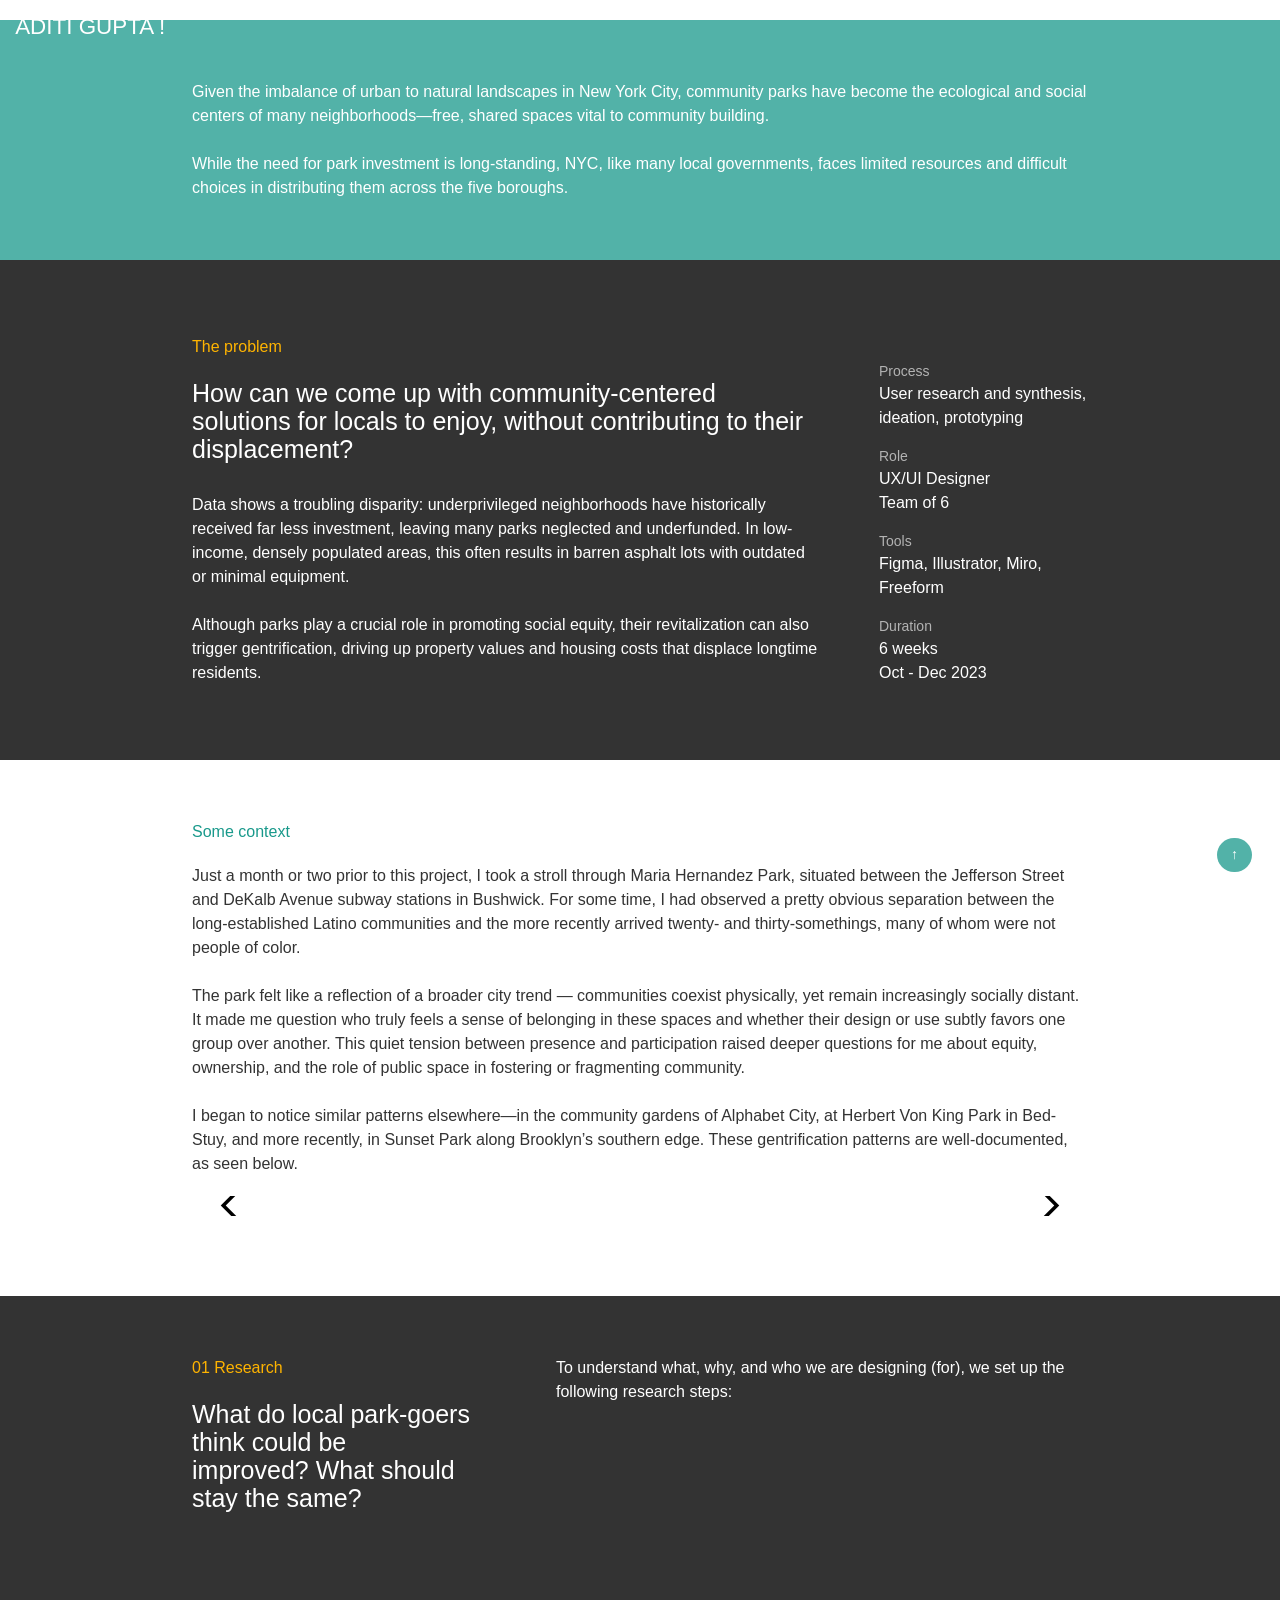
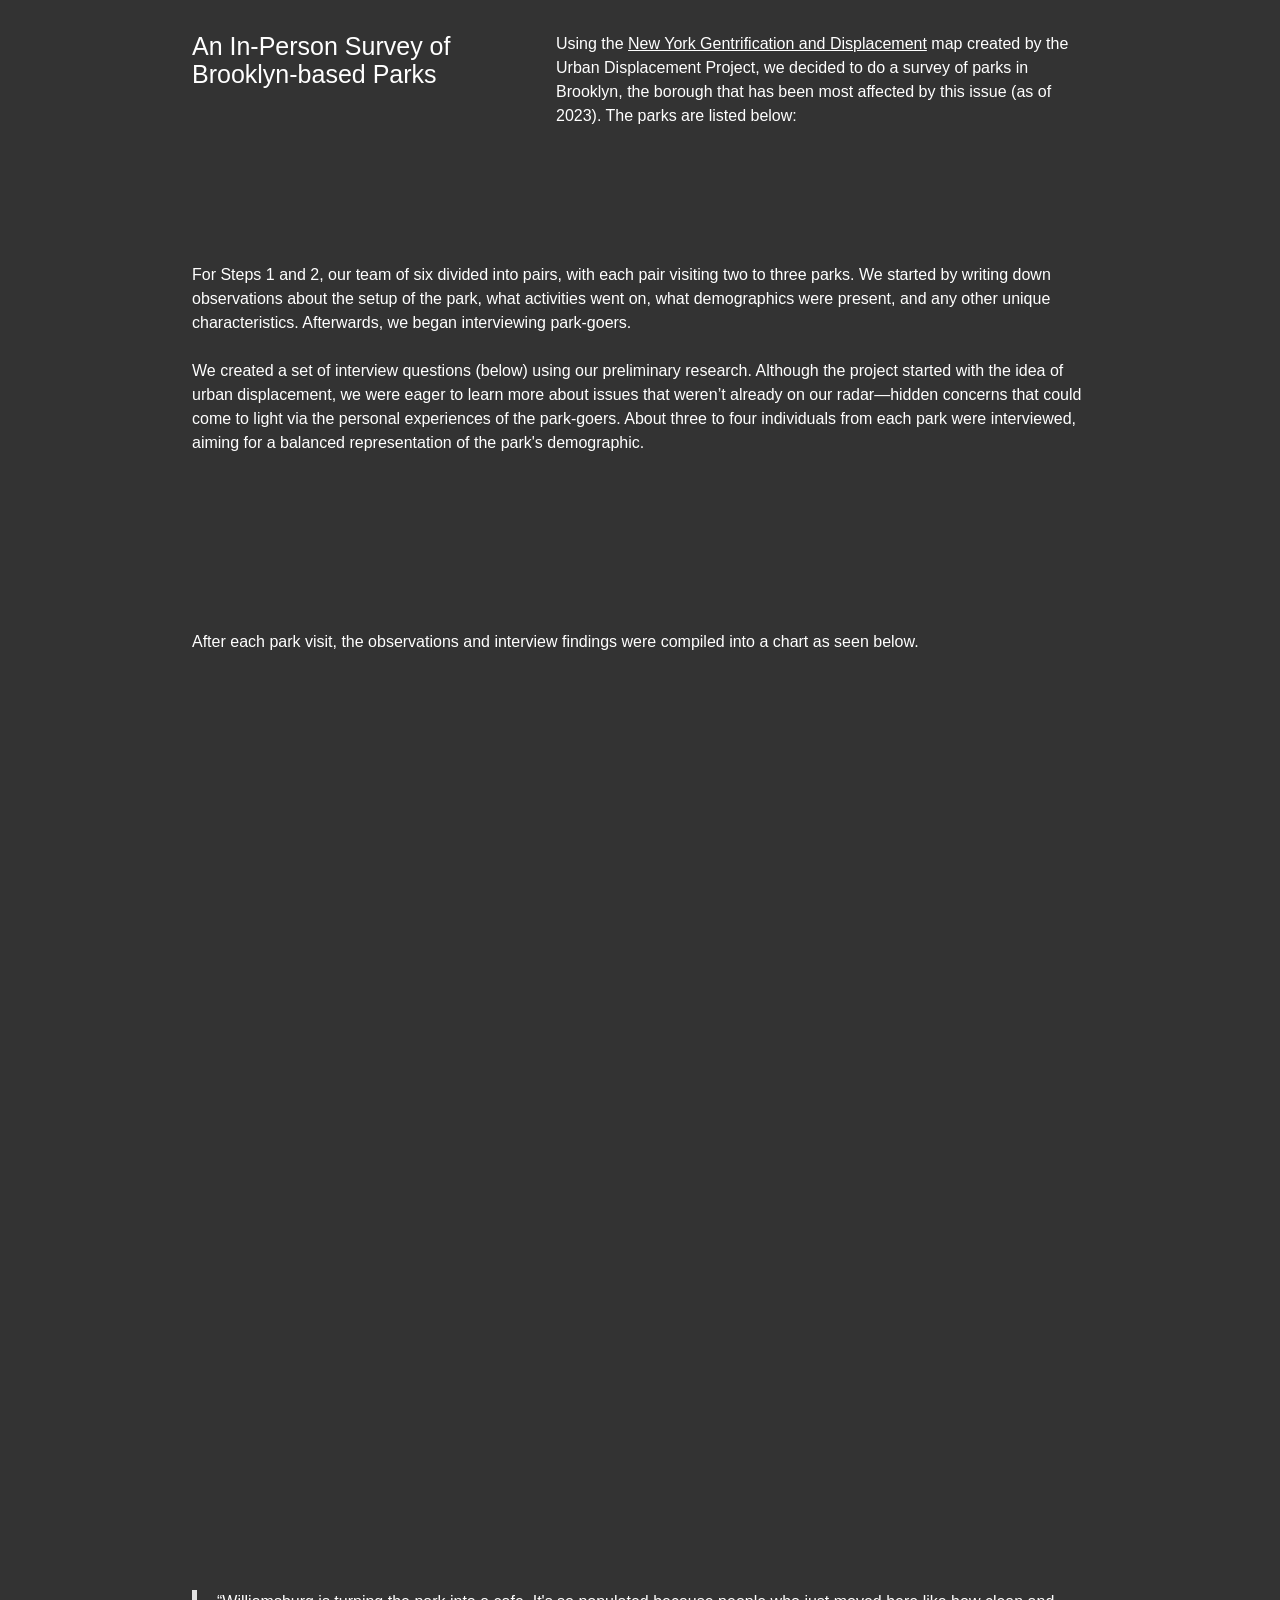
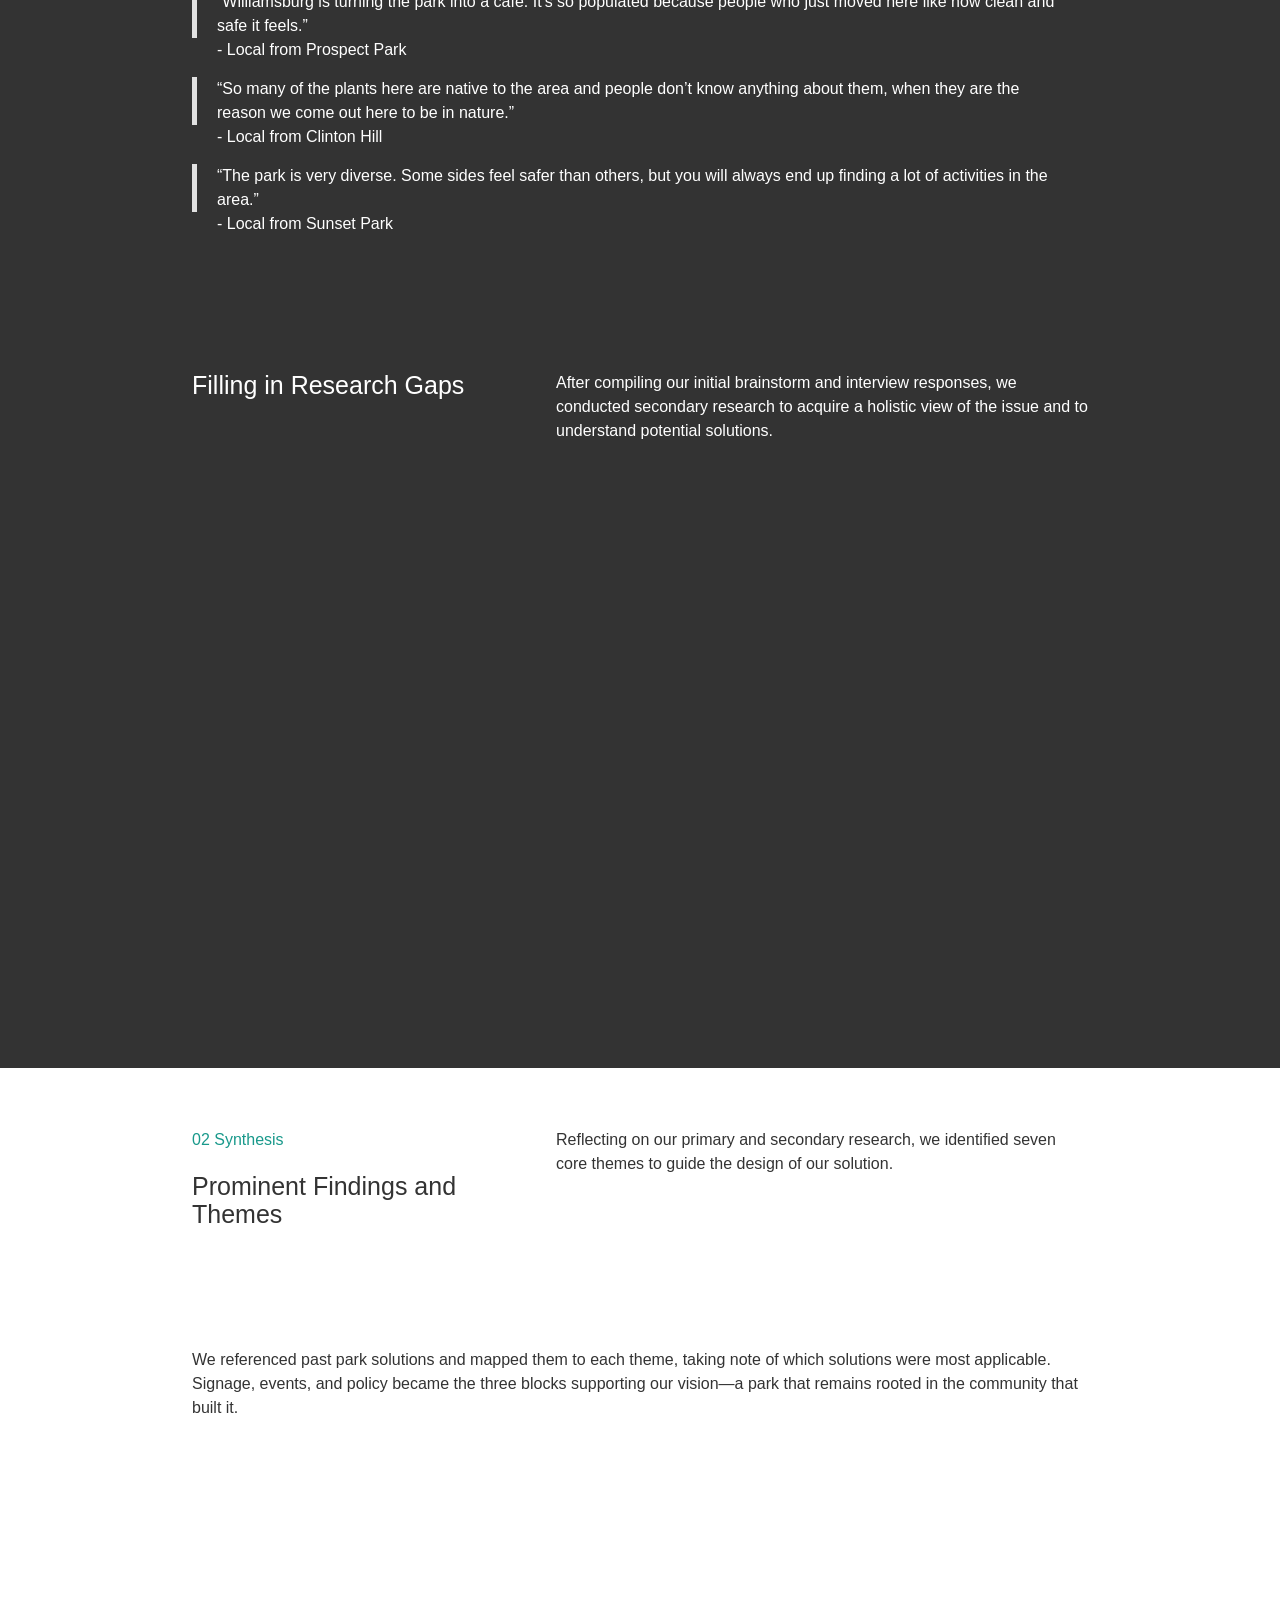
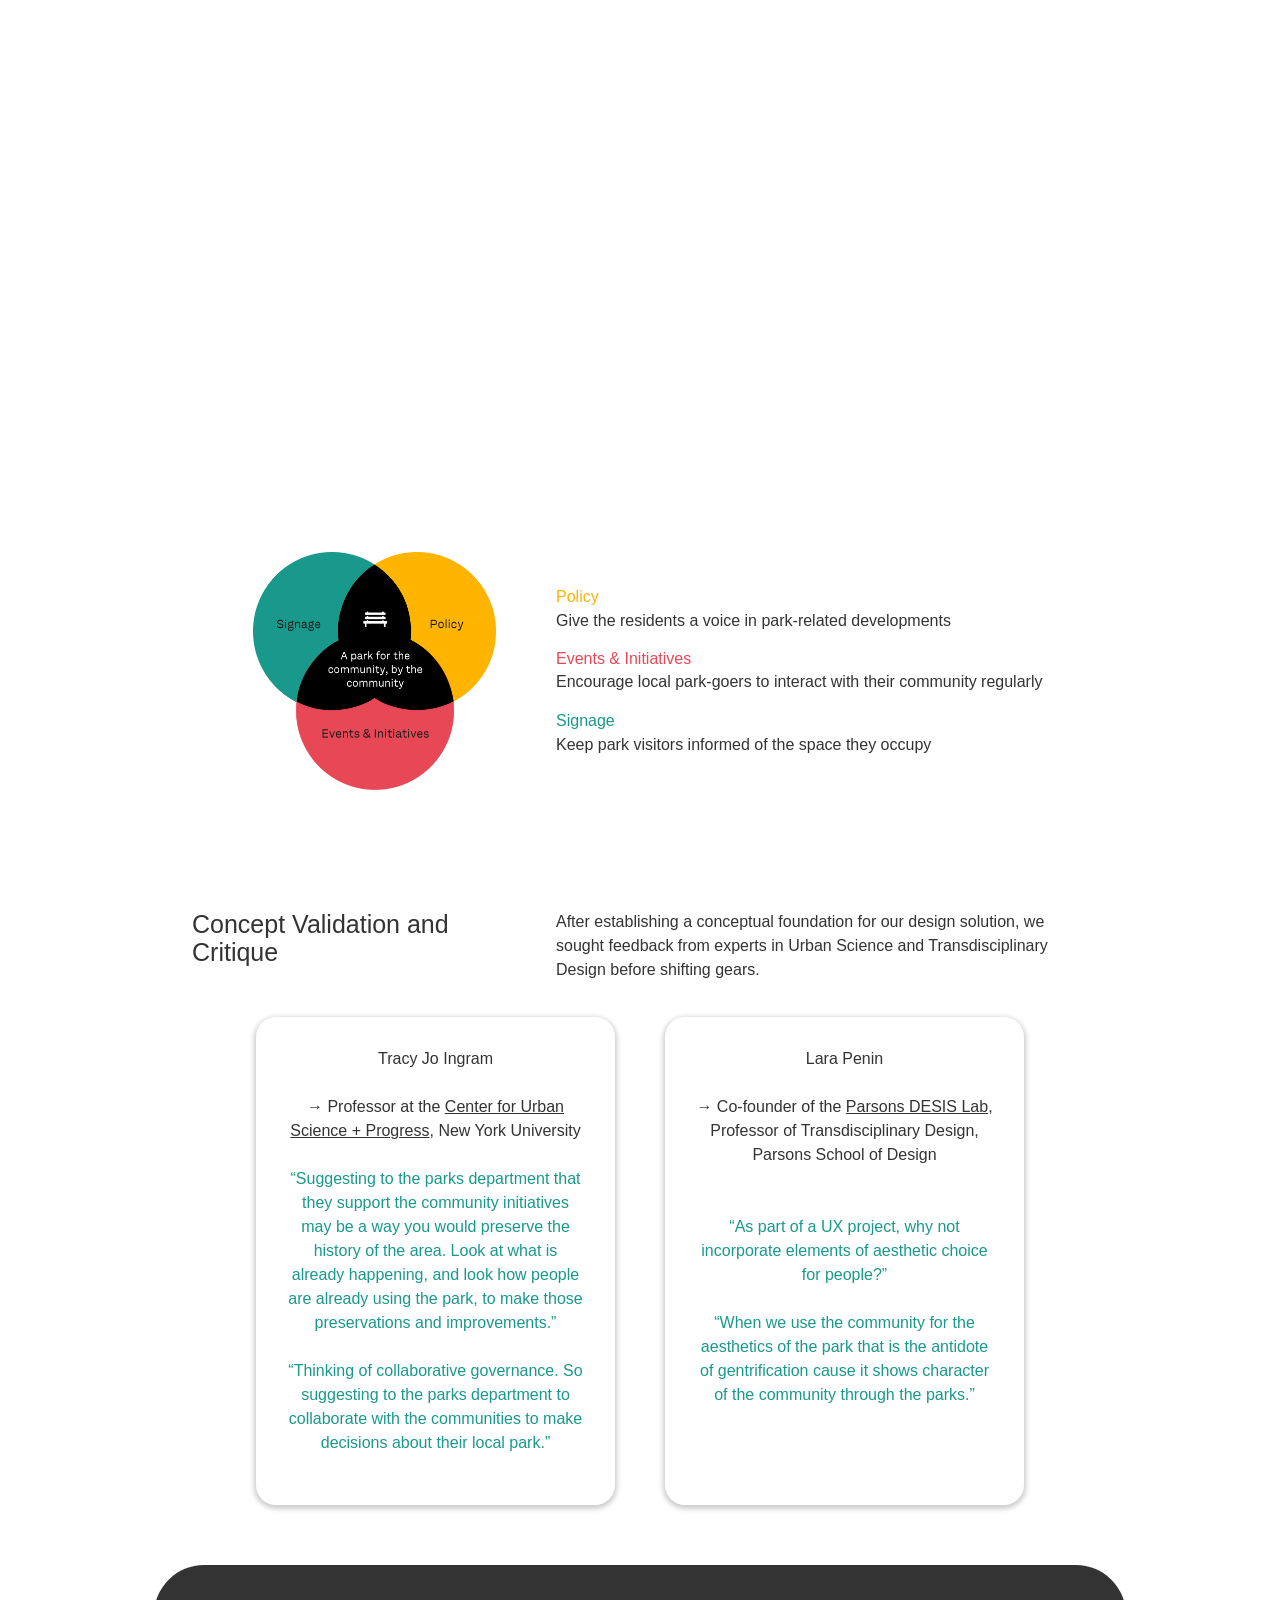
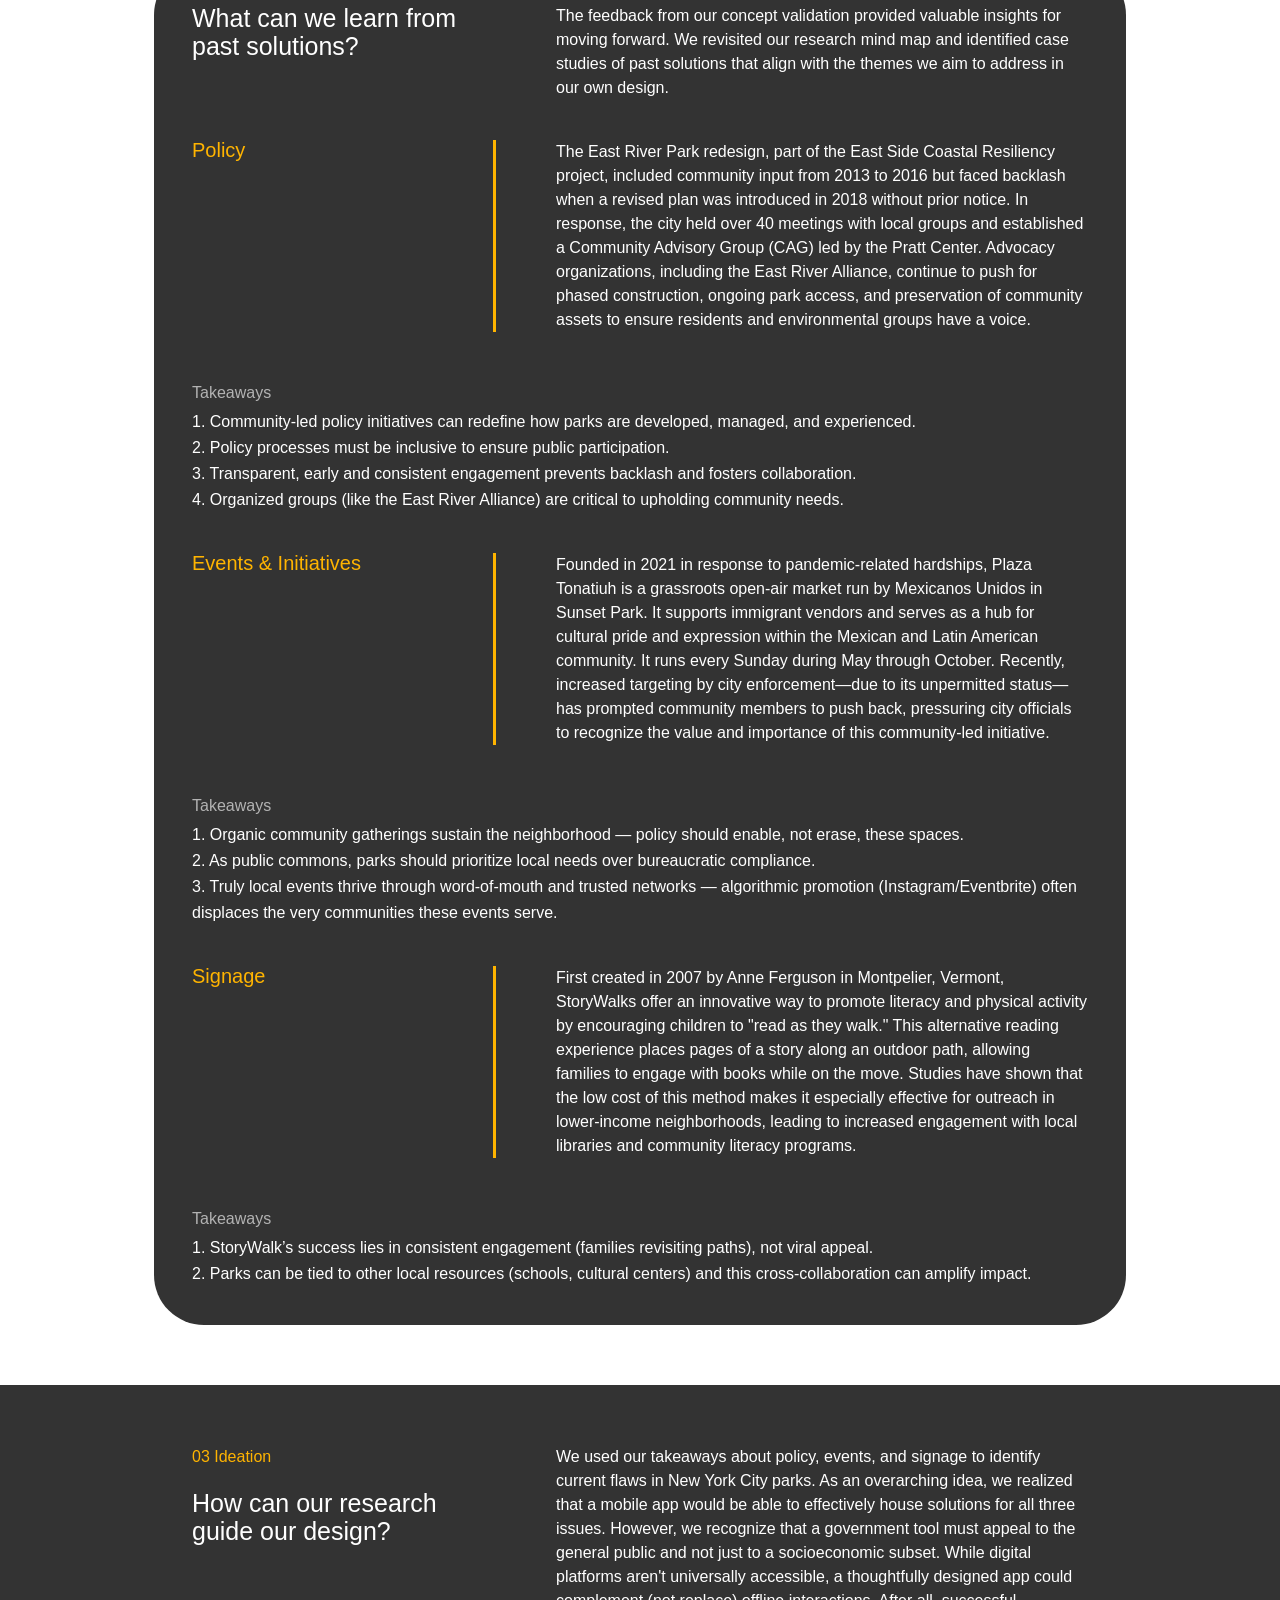
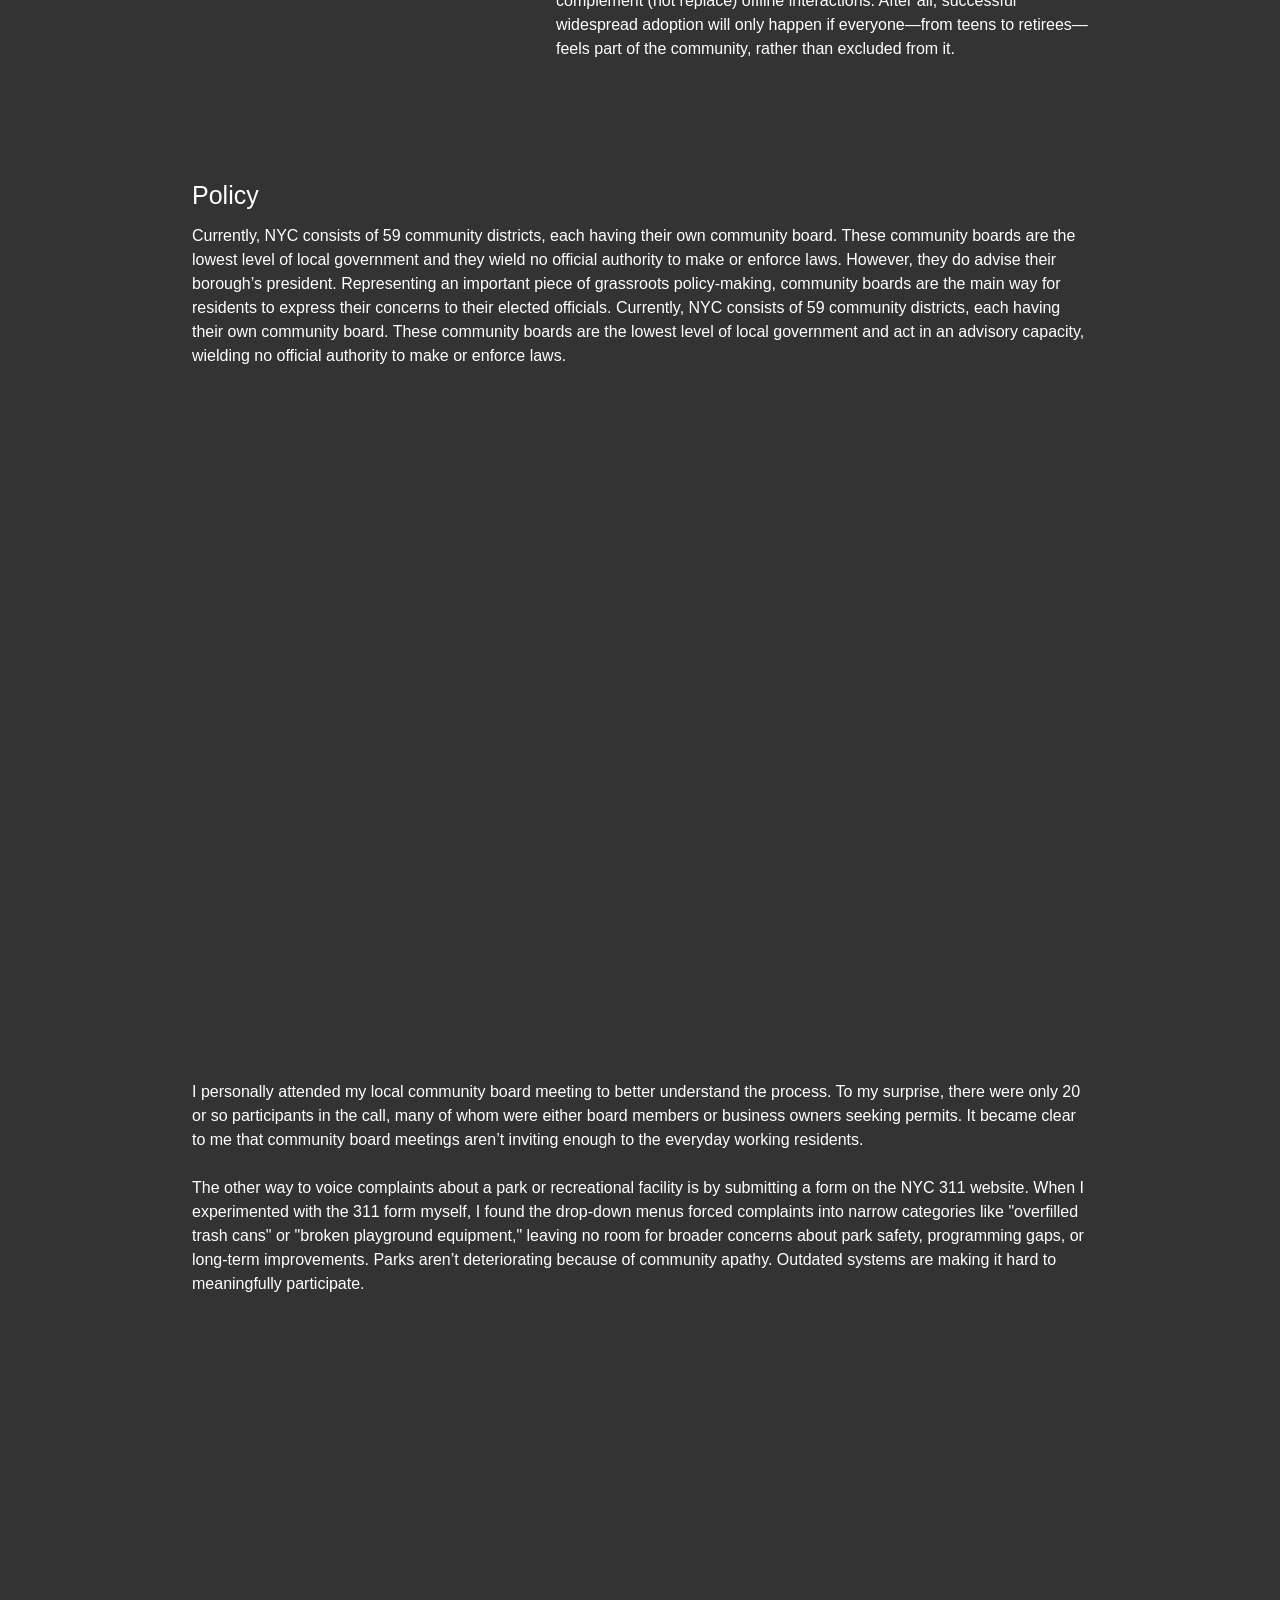
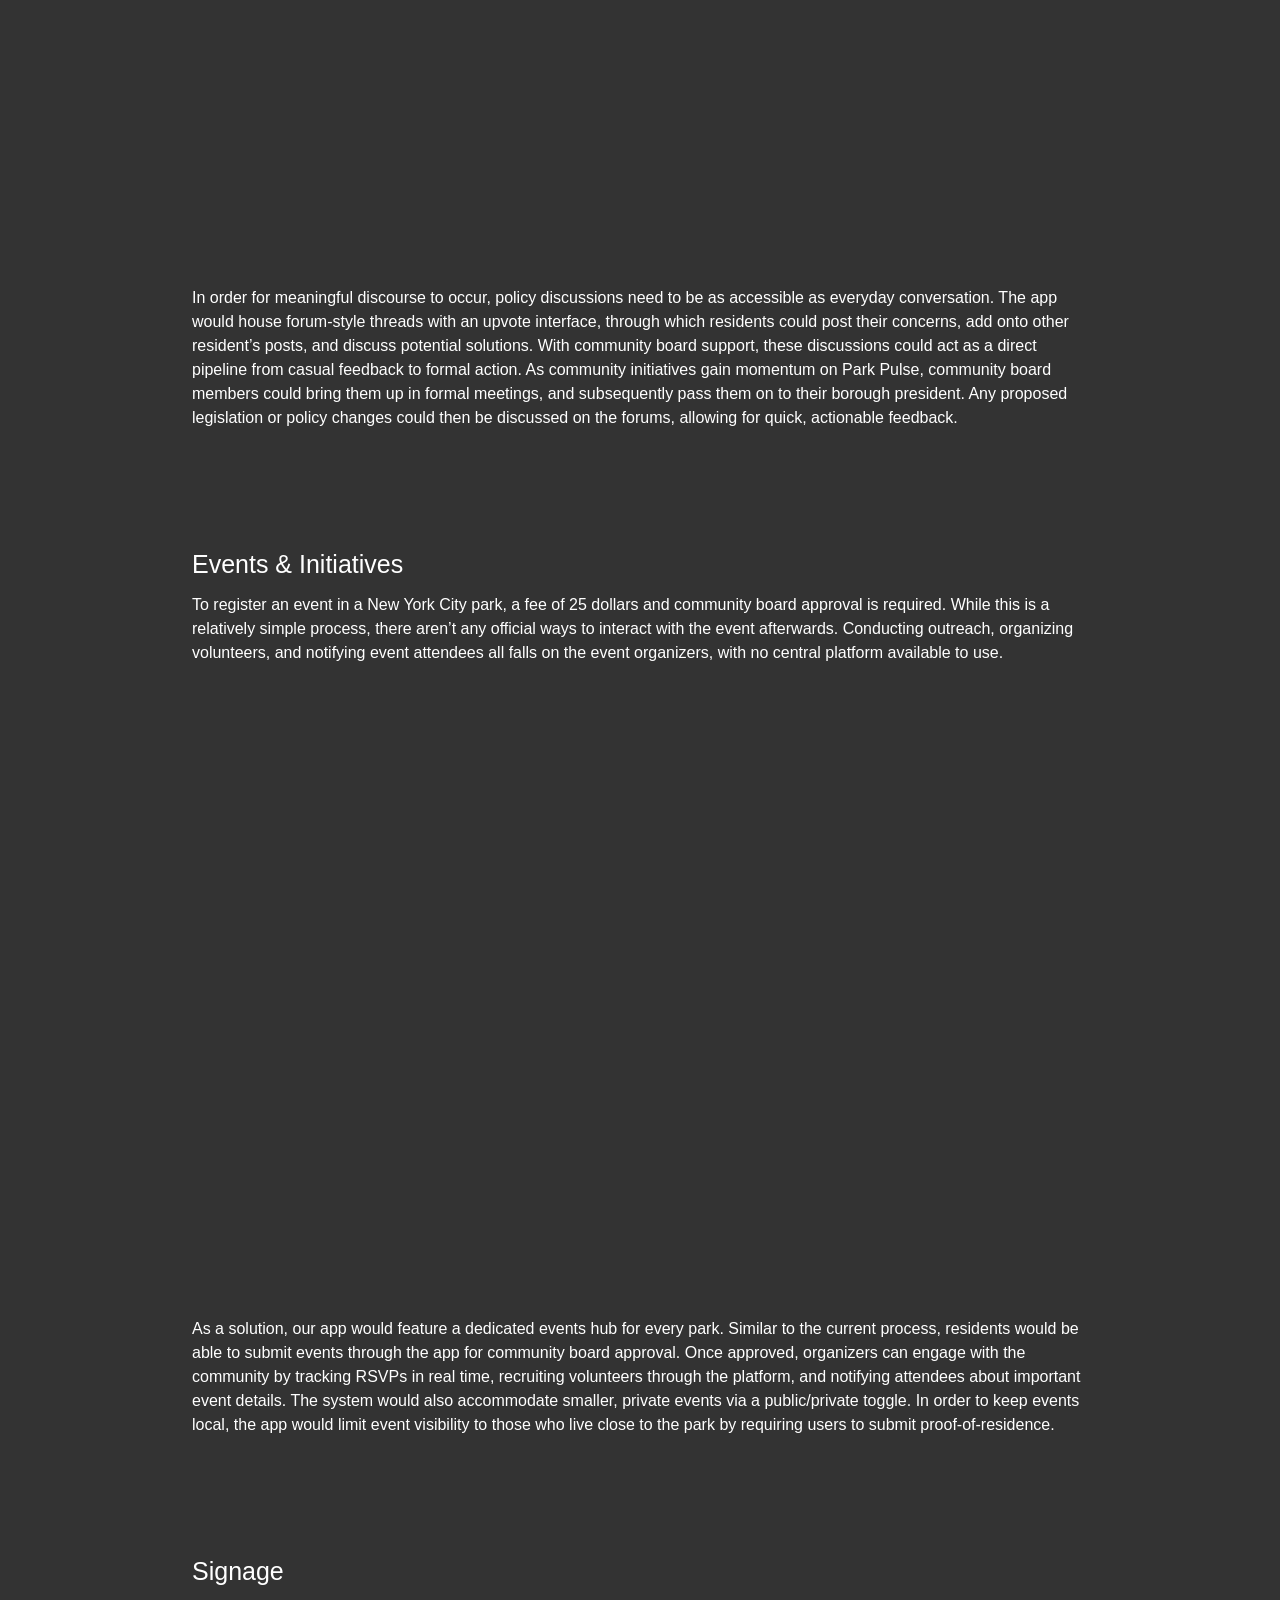
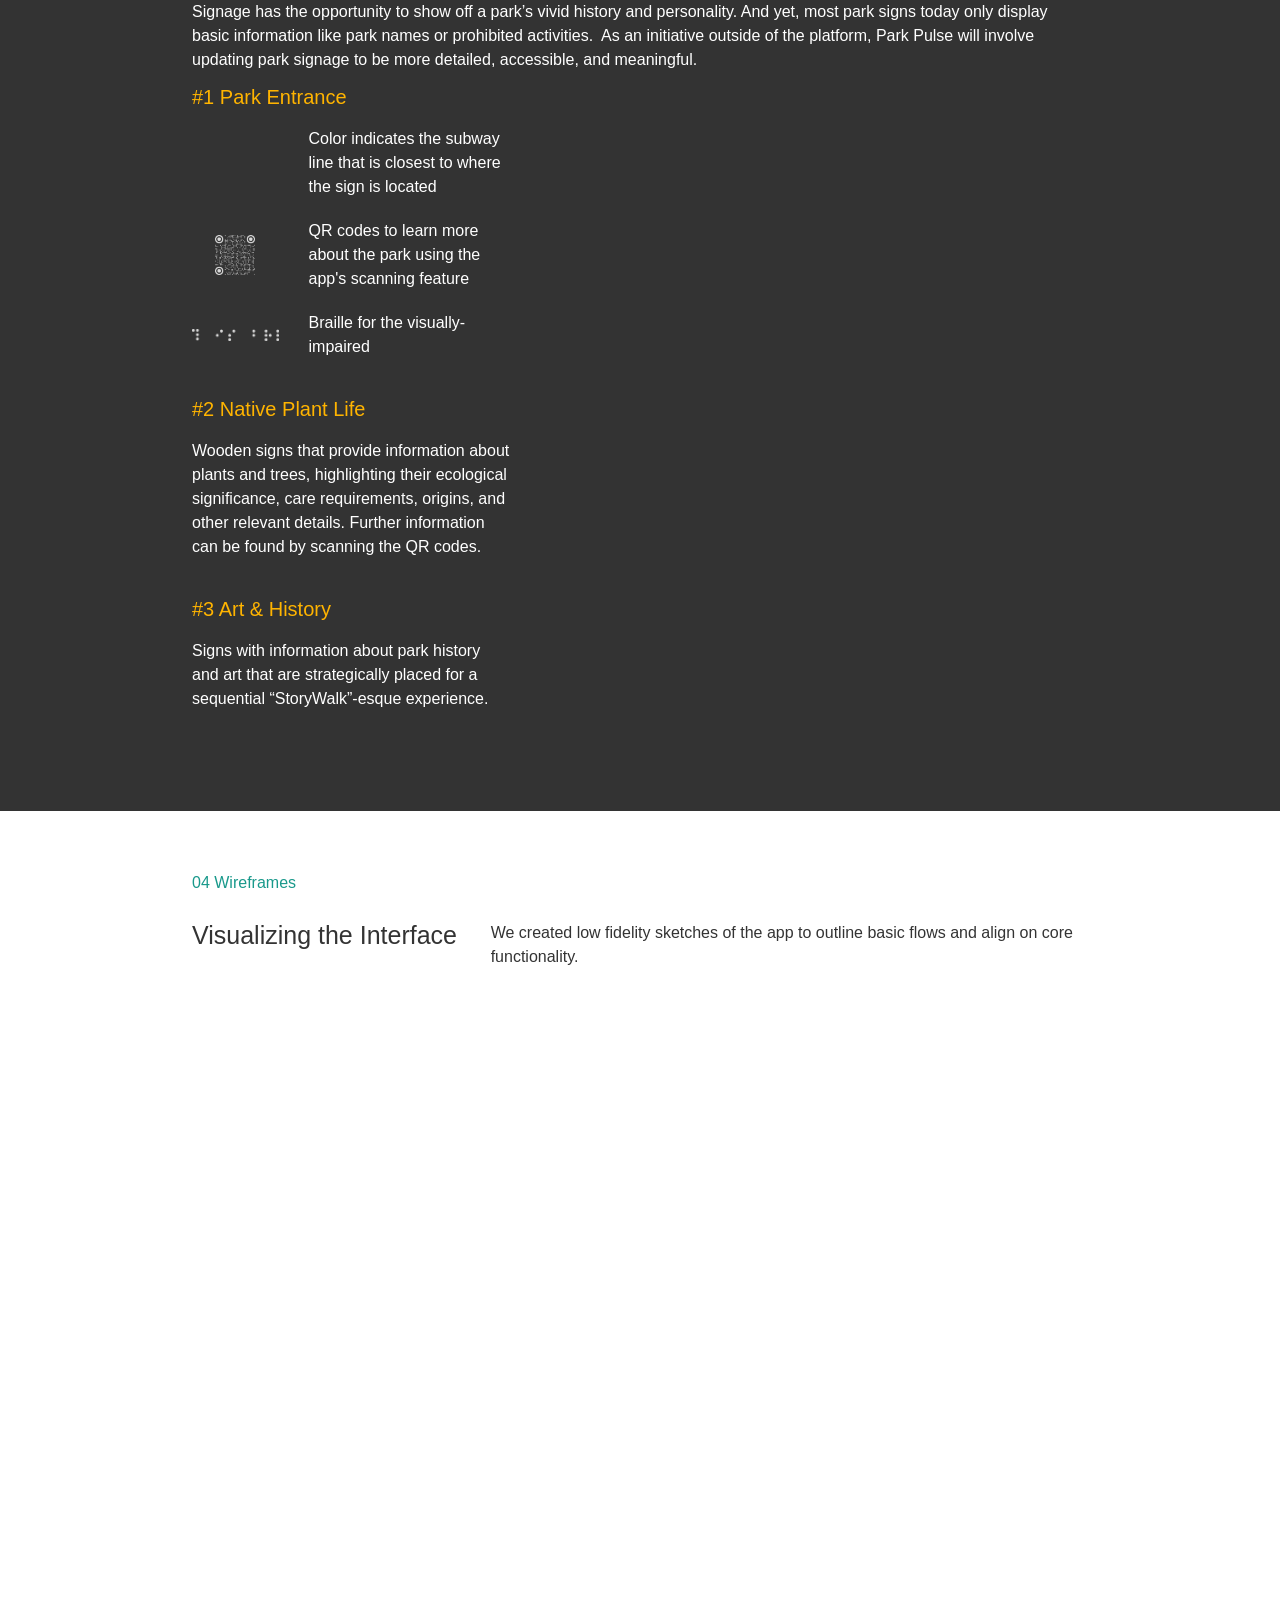
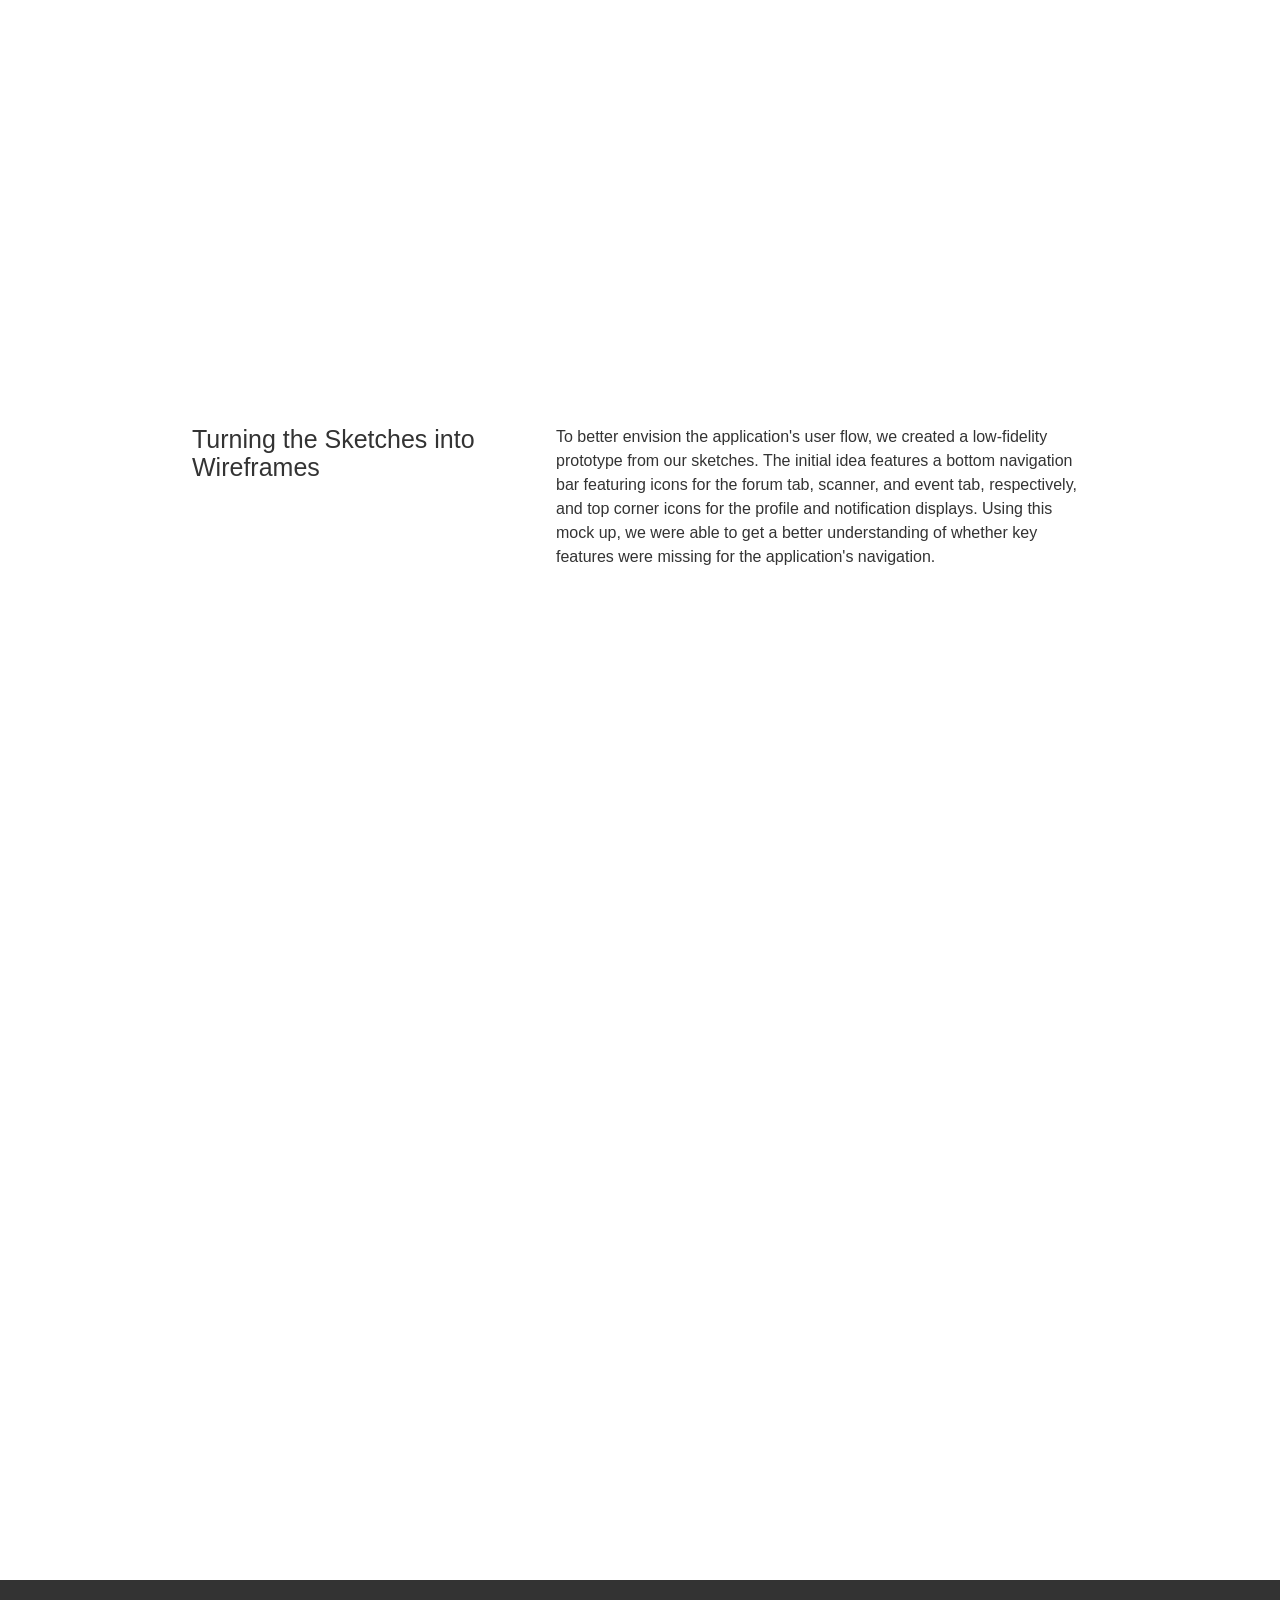
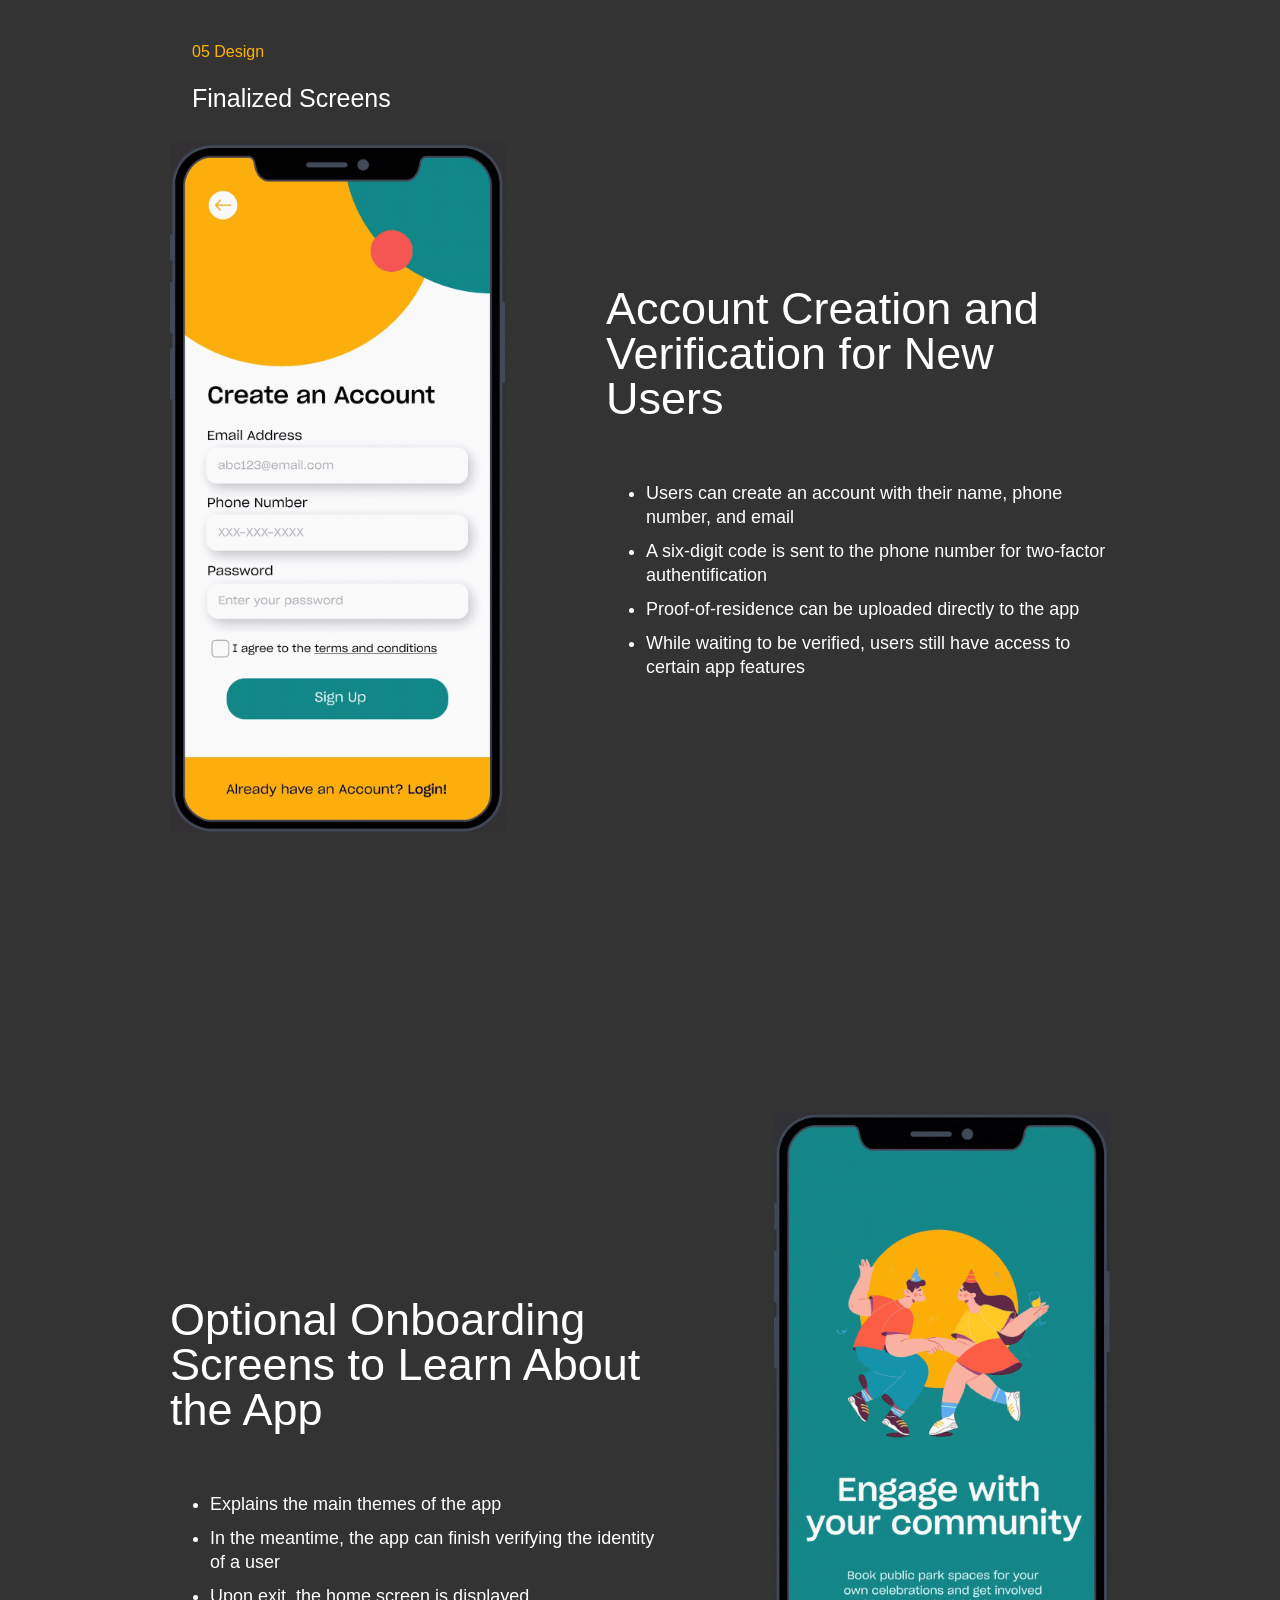
==== commit ff281f5e: "adding period" ====
--- a/park-pulse.html
+++ b/park-pulse.html
@@ -1450,7 +1450,7 @@
           <div class="w-layout-cell">
             <div class="bodycopy-black">
               We created low fidelity sketches of the app to outline basic flows
-              and align on core functionality
+              and align on core functionality.
             </div>
           </div>
         </div>
